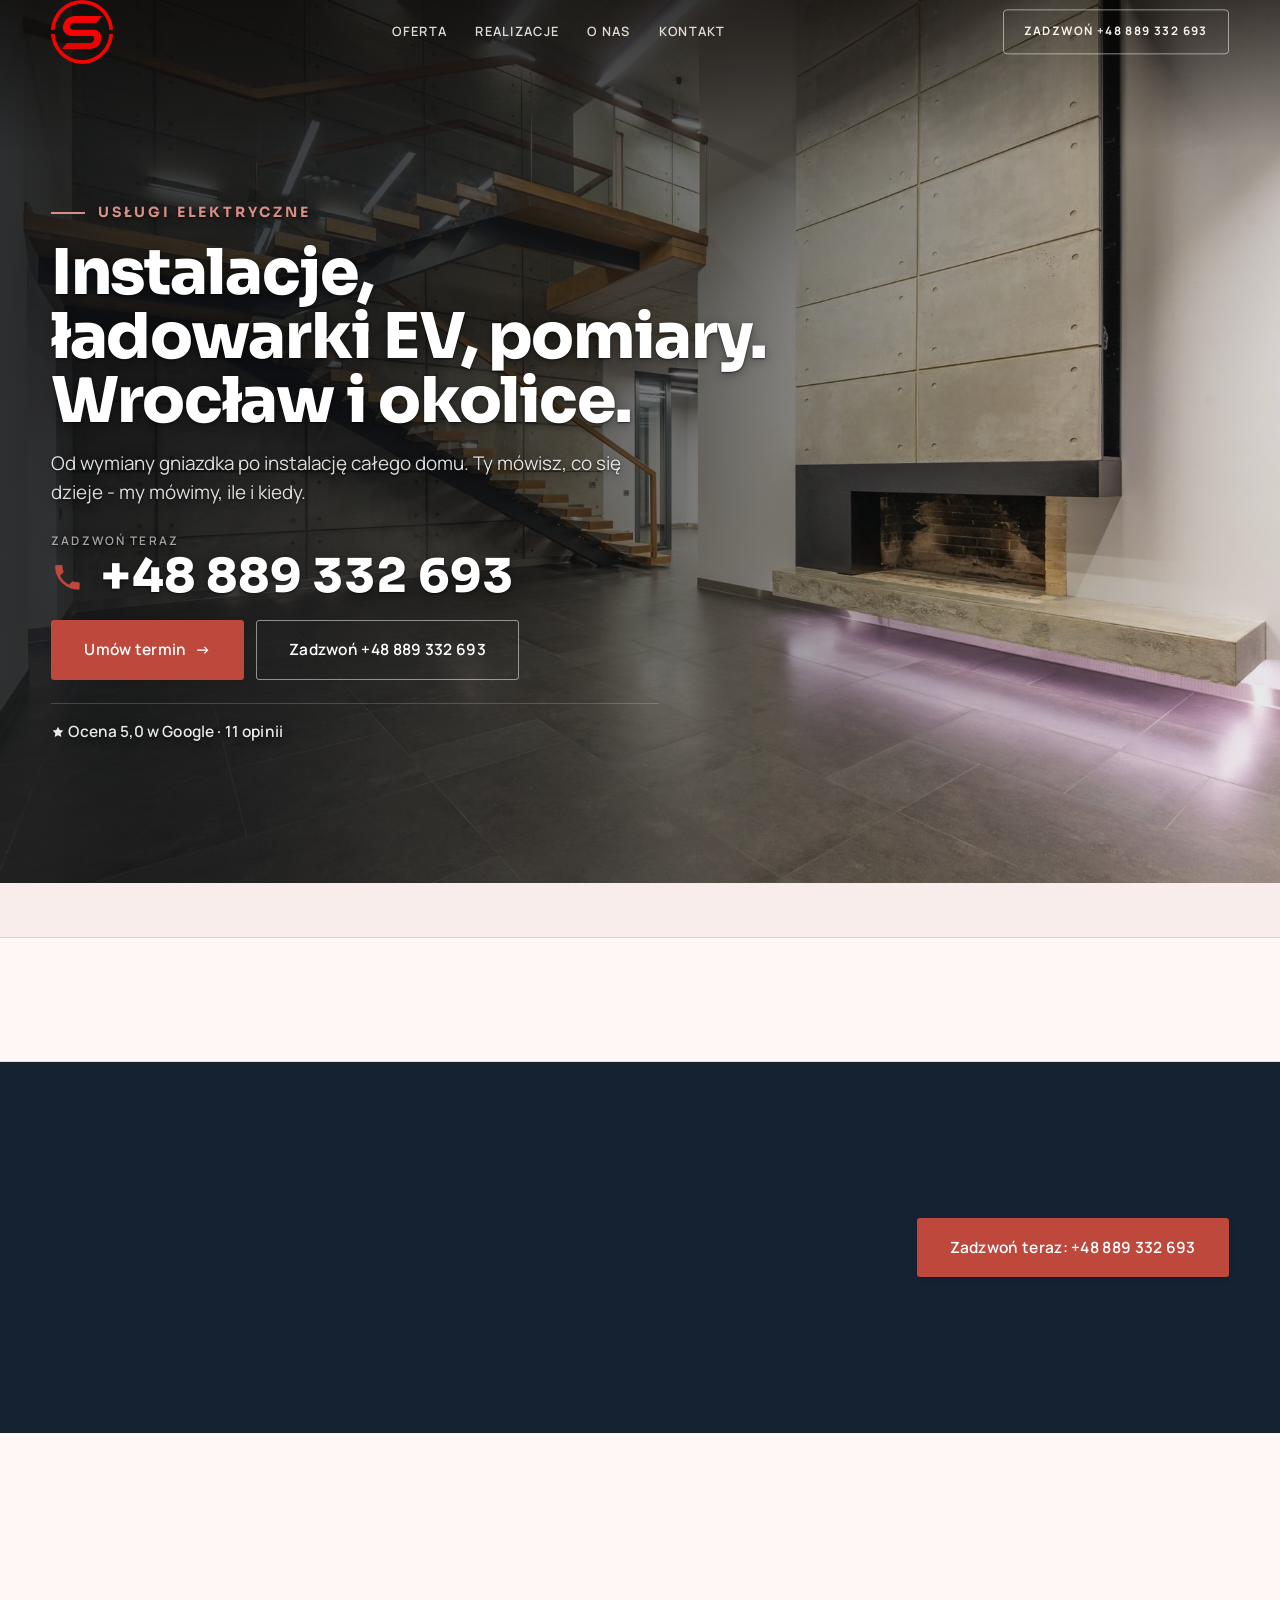
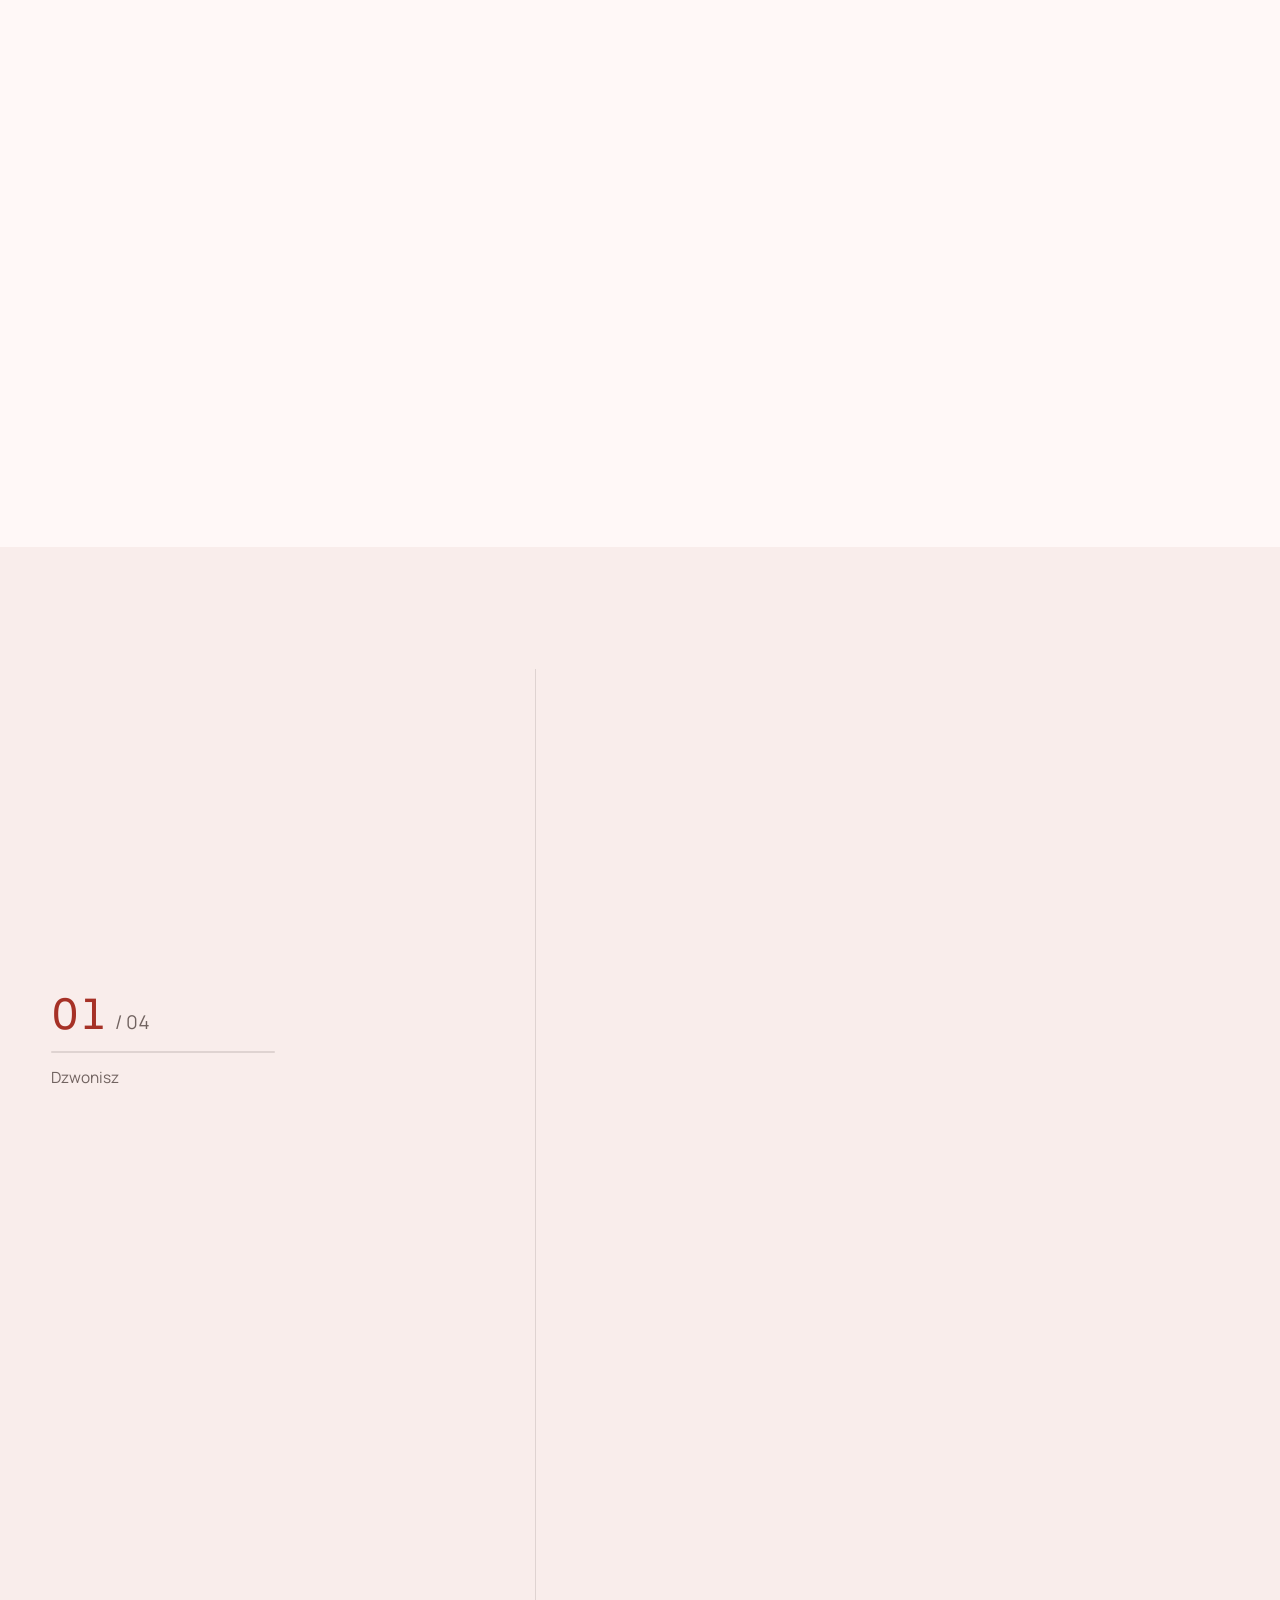
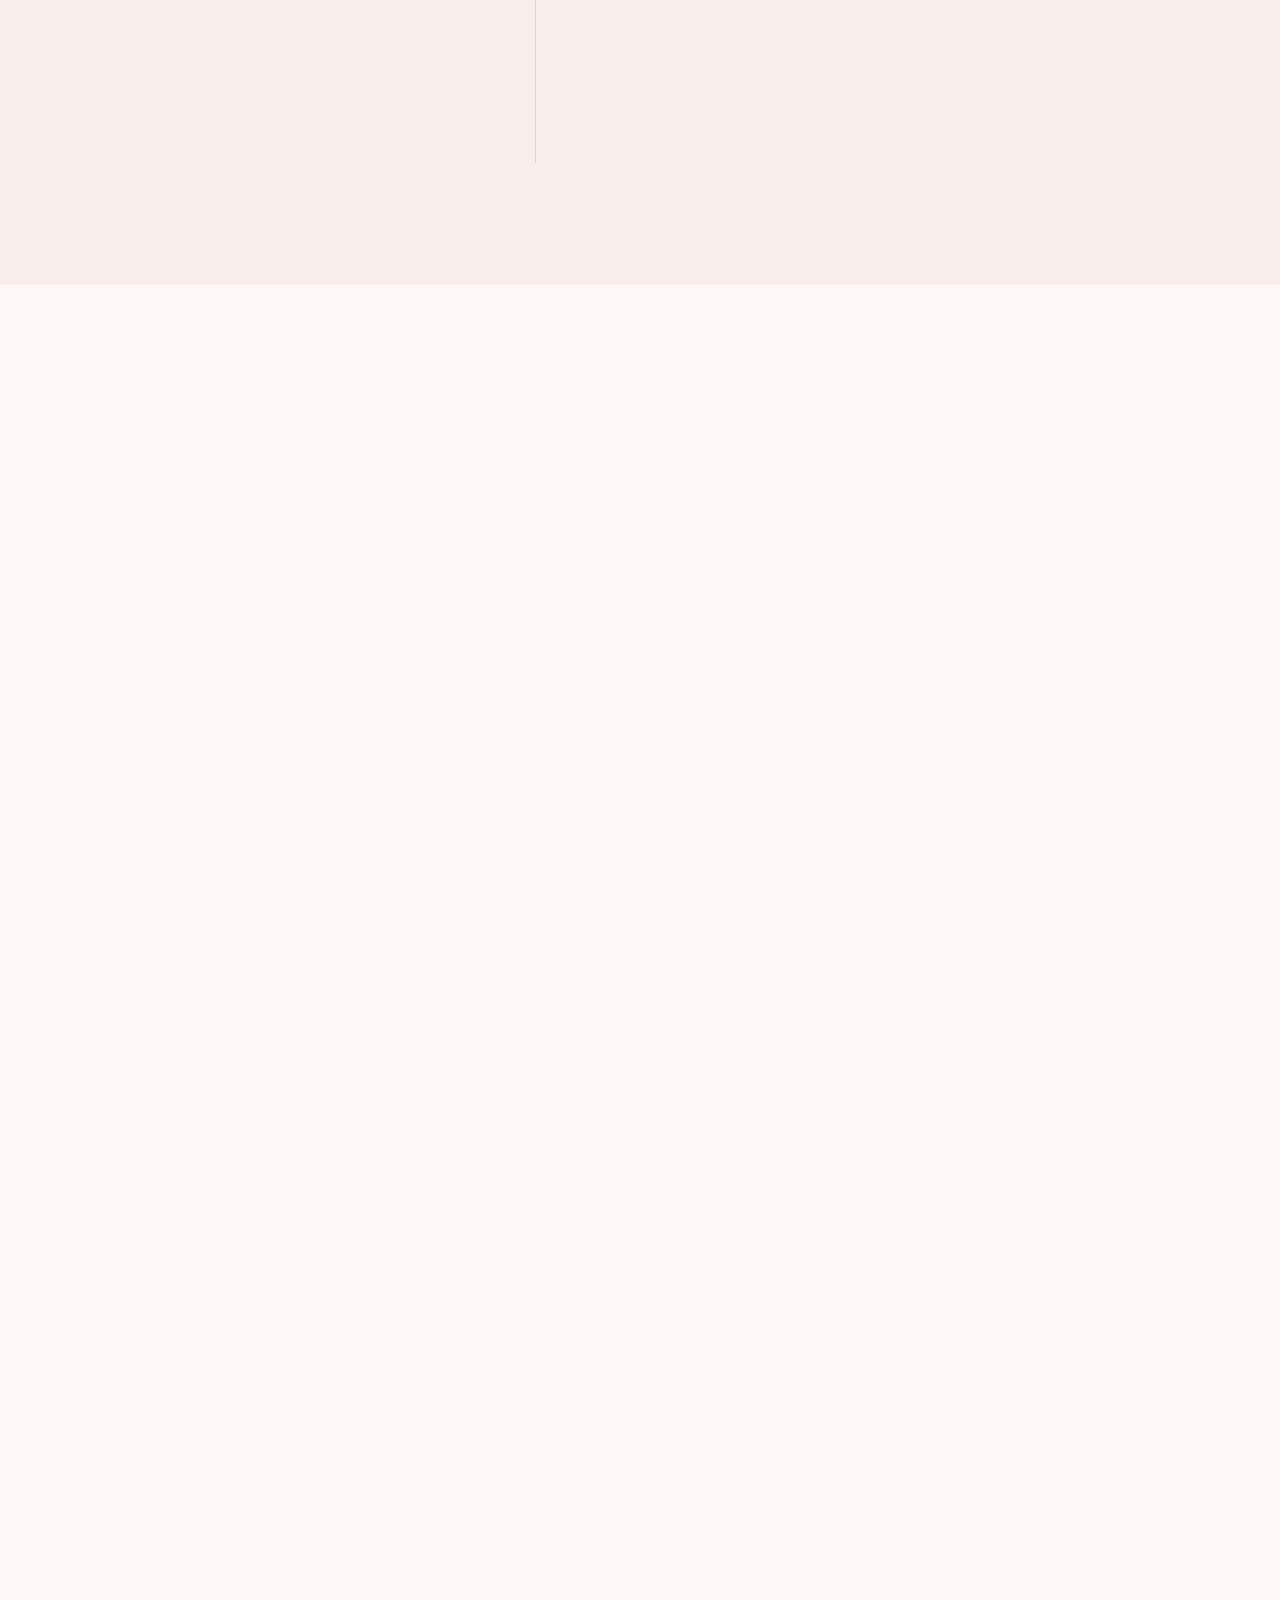
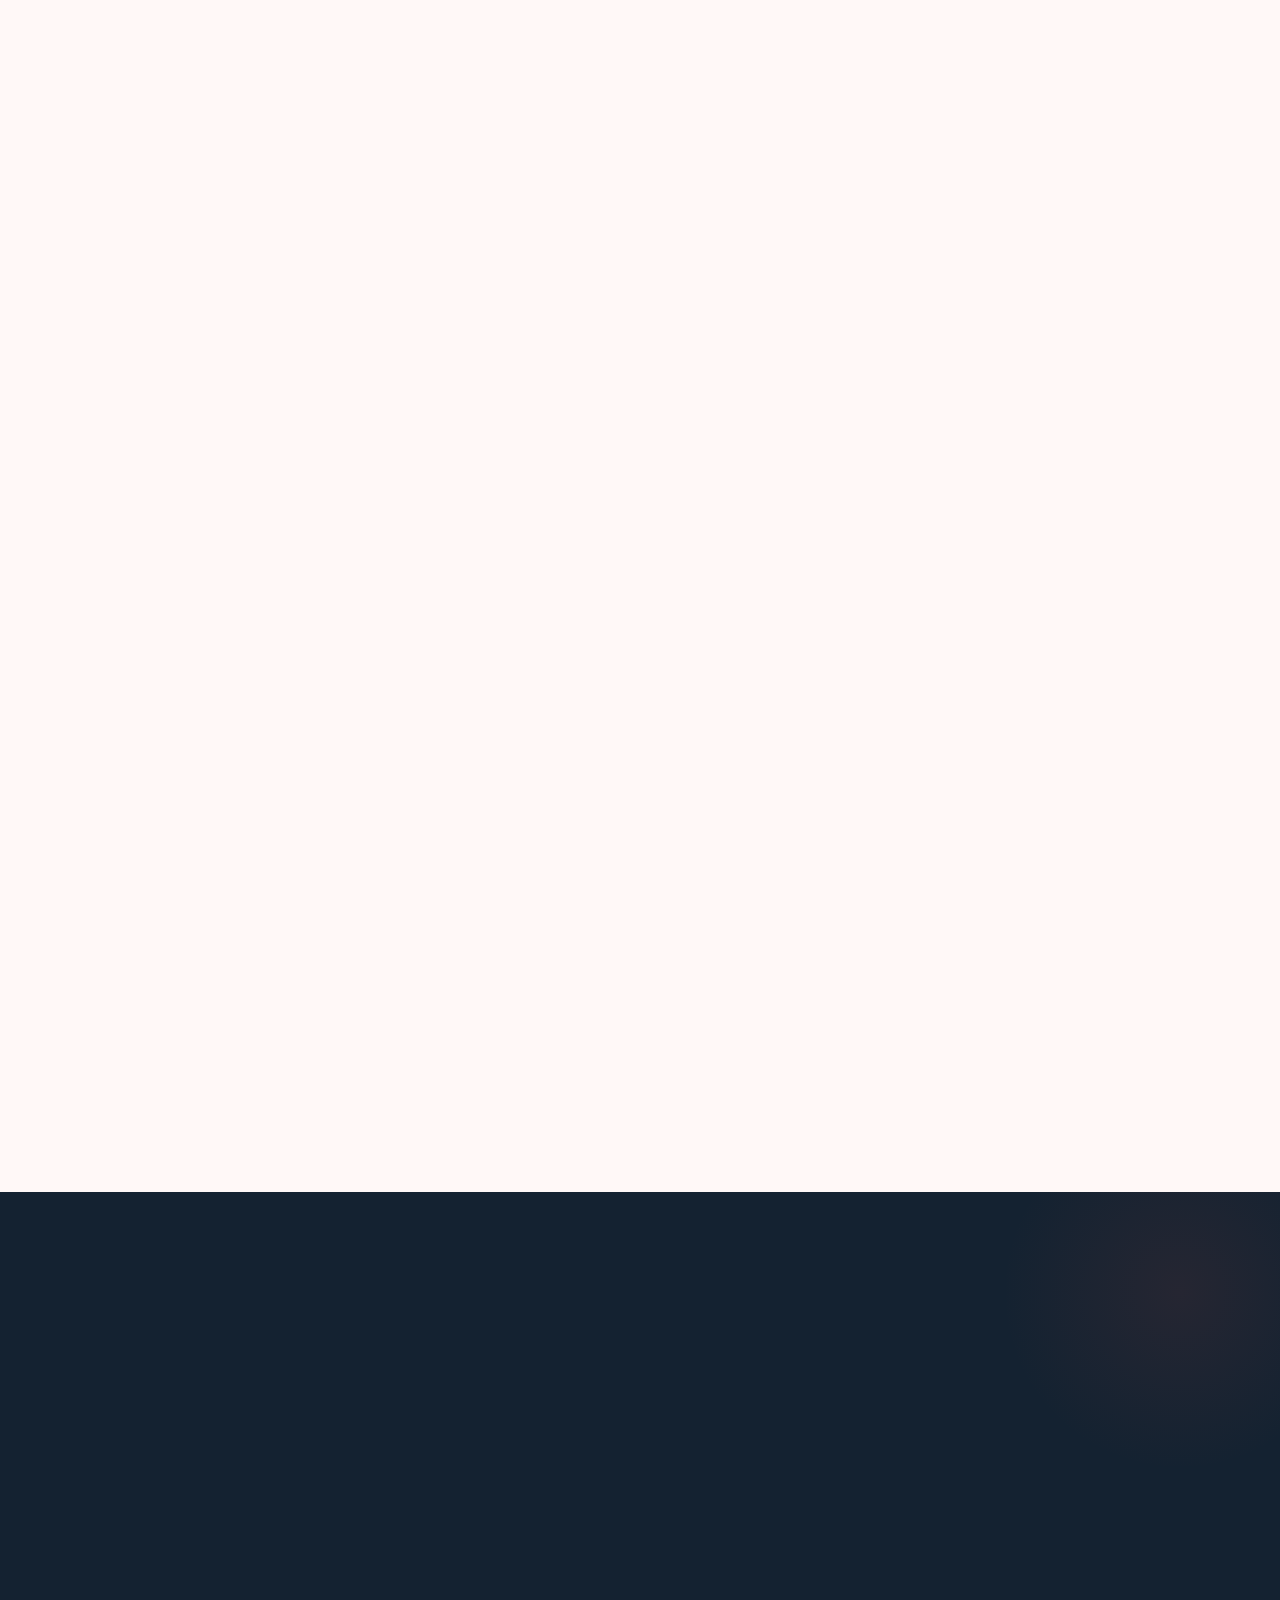
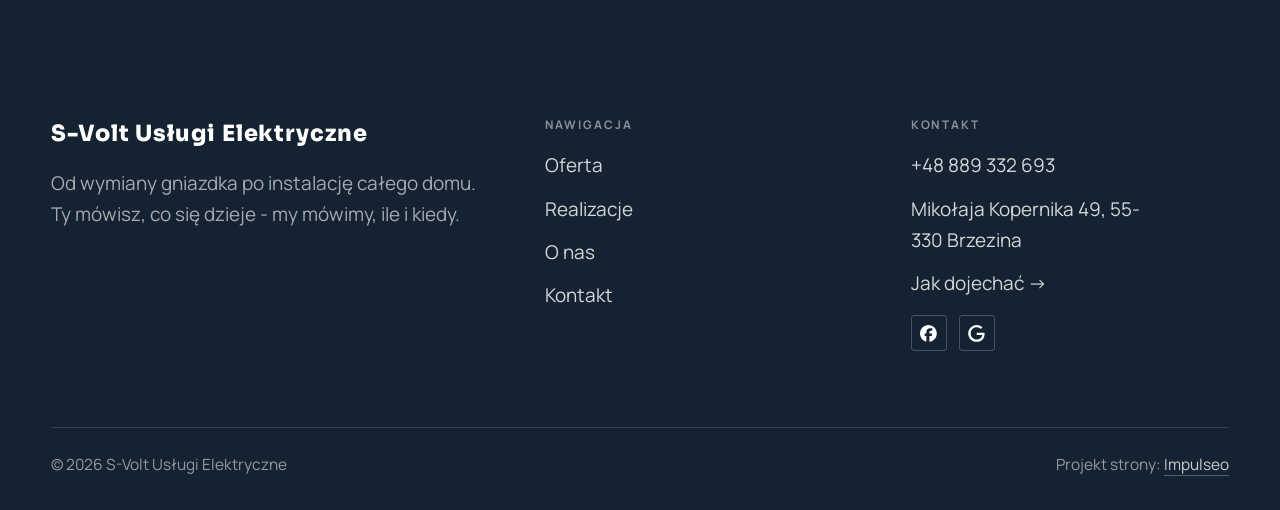
==== index.html @ 0271994c "Strona demo: s-volt-uslugi-elektryczne" ====
<!DOCTYPE html>
<html lang="pl">
<head>
<meta charset="UTF-8">
<meta name="viewport" content="width=device-width, initial-scale=1.0">
<title>S-Volt Usługi Elektryczne - elektryk z dojazdem</title>
<meta name="description" content="Elektryk we Wrocławiu z dojazdem. Awarie, instalacje, rozdzielnice, oświetlenie, pomiary z protokołem. Cenę znasz przed robotą. Zadzwoń: +48 889 332 693.">
<link rel="canonical" href="https://kris20032.github.io/s-volt-uslugi-elektryczne/">
<meta name="robots" content="noindex, nofollow">
<meta property="og:type" content="website">
<meta property="og:locale" content="pl_PL">
<meta property="og:site_name" content="S-Volt Usługi Elektryczne">
<meta property="og:title" content="S-Volt Usługi Elektryczne - elektryk z dojazdem">
<meta property="og:description" content="Elektryk we Wrocławiu z dojazdem. Awarie, instalacje, rozdzielnice, oświetlenie, pomiary z protokołem. Cenę znasz przed robotą. Zadzwoń: +48 889 332 693.">
<meta property="og:url" content="https://kris20032.github.io/s-volt-uslugi-elektryczne/">
<meta property="og:image" content="https://kris20032.github.io/s-volt-uslugi-elektryczne/img/og.jpg">
<meta property="og:image:width" content="1200">
<meta property="og:image:height" content="630">
<meta name="twitter:card" content="summary_large_image">
<script type="application/ld+json">{"@context": "https://schema.org", "@type": "Electrician", "name": "S-Volt Usługi Elektryczne", "url": "https://kris20032.github.io/s-volt-uslugi-elektryczne/", "telephone": "+48889332693", "image": "https://kris20032.github.io/s-volt-uslugi-elektryczne/img/og.jpg", "areaServed": "Wrocław", "sameAs": ["https://www.facebook.com/p/S-Volt-Us%C5%82ugi-Elektryczne-61593270532799/", "https://maps.google.com/?cid=14637070872031324148"]}</script>
<link rel="preconnect" href="https://fonts.googleapis.com">
<link rel="preconnect" href="https://fonts.gstatic.com" crossorigin>
<link href="https://fonts.googleapis.com/css2?family=Sora:wght@600;700;800&family=Manrope:wght@400;500;600&display=swap" rel="stylesheet">
<link rel="stylesheet" href="assets/styles.css?v=0fb39934">
</head>
<body>

<header class="nav">
  <div class="wrap nav-inner">
    <a class="brand brand-has-logo" href="index.html"><img class="brand-logo" src="img/logo.png" alt="S-Volt Usługi Elektryczne" width="494" height="508" decoding="async"></a>
    <nav class="nav-links">
      <a href="oferta.html">Oferta</a>
      <a href="realizacje.html">Realizacje</a>
      <a href="o-nas.html">O nas</a>
      <a href="kontakt.html">Kontakt</a>
      <a href="tel:+48889332693" class="btn btn-accent">Zadzwoń +48 889 332 693</a>
    </nav>
    <button class="nav-toggle" aria-label="Menu"><span></span><span></span><span></span></button>
  </div>
</header>

<main>
<section class="hero-fach">
  <img class="hf-photo" src="img/hero.jpg" fetchpriority="high" data-rotate="img/g1.jpg|img/g2.jpg" alt="S-Volt Usługi Elektryczne" width="1834" height="1210">
  <div class="hf-panel">
    <div class="hf-inner">
      <span class="hf-kicker">Usługi elektryczne</span>
      <h1 class="hf-title">Instalacje, ładowarki EV, pomiary. Wrocław i okolice. <em></em></h1>
      <p class="hf-lead">Od wymiany gniazdka po instalację całego domu. Ty mówisz, co się dzieje - my mówimy, ile i kiedy.</p>
      <a class="hf-phone" href="tel:+48889332693"><span class="hf-phone-lab">Zadzwoń teraz</span><span class="hf-phone-num"><svg class="ico-tel" width="16" height="16" viewBox="0 0 24 24" fill="none" aria-hidden="true"><path d="M6.6 10.8a15.5 15.5 0 0 0 6.6 6.6l2.2-2.2a1 1 0 0 1 1-.24 11.4 11.4 0 0 0 3.6.58 1 1 0 0 1 1 1V20a1 1 0 0 1-1 1A17 17 0 0 1 3 4a1 1 0 0 1 1-1h3.5a1 1 0 0 1 1 1c0 1.25.2 2.46.58 3.6a1 1 0 0 1-.25 1l-2.23 2.2Z" fill="currentColor"/></svg> +48 889 332 693</span></a>
      <div class="hf-actions">
        <a href="kontakt.html" class="btn btn-accent">Umów termin <span class="arr">→</span></a>
        <a href="tel:+48889332693" class="btn btn-ghost hf-ghost">Zadzwoń +48 889 332 693</a>
      </div>
      <div class="hf-trust"><svg class="ico-star" width="14" height="14" viewBox="0 0 24 24" style="vertical-align:-2px" aria-hidden="true"><path d="M12 2.8l2.85 5.8 6.4.93-4.63 4.5 1.1 6.37L12 17.4l-5.72 3 1.1-6.37-4.63-4.5 6.4-.93L12 2.8Z" fill="currentColor"/></svg> Ocena 5,0 w Google · 11 opinii</div>
    </div>
  </div>
</section>
<section class="fach-promise">
  <div class="wrap">
    <ul class="fp-row reveal"><li>Bezpłatna wycena</li><li>Dojazd: Wrocław i okolice</li><li>Gwarancja na robociznę</li></ul>
  </div>
</section>
<section class="opinie-mini" aria-label="Opinie klientów">
  <div class="wrap">
    <div class="om-row">
      <div class="om-item reveal"><blockquote>„Bardzo sprawna realizacja i pełen profesjonalizm.”</blockquote><span class="om-autor">Tomasz Łazarski</span></div>
      <div class="om-item reveal"><blockquote>„Profesjonalna usługa, czysto i sprawnie.”</blockquote><span class="om-autor">Maciej Miśkiewicz</span></div>
      <div class="om-item reveal"><blockquote>„Polecam, szybka usługa, pełen profesjonalizm, bardzo dobry kontakt telefoniczny.”</blockquote><span class="om-autor">Daniel Wójcik</span></div>
    </div>
  </div>
</section>
<section class="awaria">
  <div class="wrap">
      <div class="reveal">
        <h3>Awaria? Jesteśmy pod telefonem.</h3>
        <p>Szybki dojazd na pilne zgłoszenia.</p>
      </div>
      <a class="btn btn-accent" href="tel:+48889332693">Zadzwoń teraz: +48 889 332 693</a>
  </div>
</section>
<section class="gateways-band">
  <div class="wrap">
    <div class="gateways">
      <a href="oferta.html" class="gateway reveal"><img src="img/g13.jpg" alt="Awarie i usterki" loading="lazy" width="1880" height="1253" decoding="async"><span class="g-ttl">Awarie i usterki</span></a>
      <a href="oferta.html" class="gateway reveal"><img src="img/g14.jpg" alt="Instalacje elektryczne" loading="lazy" width="1880" height="1251" decoding="async"><span class="g-ttl">Instalacje elektryczne</span></a>
      <a href="oferta.html" class="gateway reveal"><img src="img/g15.jpg" alt="Rozdzielnice i zabezpieczenia" loading="lazy" width="1880" height="1170" decoding="async"><span class="g-ttl">Rozdzielnice i zabezpieczenia</span></a>
    </div>
  </div>
</section>
<section class="proces proces-os fachowcy">
  <div class="wrap proc-grid">
    <div class="proc-side">
      <div class="head reveal">
        <span class="eyebrow">Jak pracujemy</span>
        <h2>Wiesz, na czym stoisz - na każdym etapie</h2>
        <p>Od pierwszego telefonu do odbioru roboty - krok po kroku.</p>
      </div>
      <div class="proc-count" aria-hidden="true"><span class="pc-cur">01</span><span class="pc-all">/ 04</span></div>
      <div class="proc-bar" aria-hidden="true"><i></i></div>
      <p class="proc-now" aria-hidden="true">Dzwonisz</p>
    </div>
    <ol class="proces-line">
      <li class="reveal"><span class="pno">01</span><h3>Dzwonisz</h3><p>Opisujesz, co się dzieje. Od razu mówimy, czy to pilne, czy może poczekać - i czy to w ogóle robota dla elektryka.</p></li>
      <li class="reveal"><span class="pno">02</span><h3>Znasz cenę</h3><p>Wymianę gniazdka wycenimy przez telefon, remont instalacji po obejrzeniu ścian. Cena ustalona przed robotą już nie rośnie.</p></li>
      <li class="reveal"><span class="pno">03</span><h3>Robota</h3><p>Wyłączamy tylko ten obwód, przy którym pracujemy - reszta domu działa normalnie.</p></li>
      <li class="reveal"><span class="pno">04</span><h3>Odbiór i gwarancja</h3><p>Na koniec mierzymy i pokazujemy wynik - dostajesz protokół, gwarancję i jasny rachunek.</p></li>
    </ol>
  </div>
</section>
<section>
  <div class="wrap">
    <div class="head reveal">
      <span class="eyebrow">Realizacje</span>
      <h2>Z ostatnich robót</h2>
      <p>Tak ta robota wygląda po skończeniu: opisana tablica, równe bruzdy, przewody pod sznurek.</p>
    </div>
    <div class="gallery">
      <div class="tile t-two3 reveal"><img src="img/g3.jpg" alt="S-Volt Usługi Elektryczne" loading="lazy" width="1600" height="1068" decoding="async"></div>
      <div class="tile t-third reveal"><img src="img/g4.jpg" alt="S-Volt Usługi Elektryczne" loading="lazy" width="1562" height="1028" decoding="async"></div>
      <div class="tile t-third reveal"><img src="img/g5.jpg" alt="S-Volt Usługi Elektryczne" loading="lazy" width="1600" height="1066" decoding="async"></div>
      <div class="tile t-third reveal"><img src="img/g6.jpg" alt="S-Volt Usługi Elektryczne" loading="lazy" width="1600" height="1066" decoding="async"></div>
      <div class="tile t-third reveal"><img src="img/g7.jpg" alt="S-Volt Usługi Elektryczne" loading="lazy" width="1600" height="1066" decoding="async"></div>
    </div>
    <div style="margin-top:var(--space-7)" class="reveal"><a href="realizacje.html" class="btn btn-accent">Pełna galeria <span class="arr">→</span></a></div>
  </div>
</section>
<section class="fach-uslugi">
  <div class="wrap">
    <div class="head reveal">
      <span class="eyebrow">Oferta</span>
      <h2>Zakres robót</h2>
      <p>Czym zajmuję się na co dzień - z opisem i widełkami cenowymi.</p>
    </div>
    <ul class="fu-list">
      <li class="fu-row reveal"><div class="fu-name">Awarie i usterki</div><div class="fu-desc">Nagle zgasła połowa mieszkania? Bezpiecznik wybija po włączeniu czajnika?</div><a class="fu-cta" href="kontakt.html">Wycena <span class="arr">→</span></a></li>
      <li class="fu-row reveal"><div class="fu-name">Instalacje elektryczne</div><div class="fu-desc">Masz w ścianach aluminium sprzed dekad? Wymieniamy stare instalacje na miedź - obwód po obwodzie, etapami, tak żeby dało się normalnie mieszkać w trakcie.</div><a class="fu-cta" href="kontakt.html">Wycena <span class="arr">→</span></a></li>
      <li class="fu-row reveal"><div class="fu-name">Rozdzielnice i zabezpieczenia</div><div class="fu-desc">Tablica z korkami pamięta poprzedniego właściciela? Składamy i modernizujemy rozdzielnice: nowe zabezpieczenia, różnicówki, ochrona przepięciowa i czytelny opis na drzwiczkach - żeby przy usterce dało się wyłączyć jeden obwód, a nie cały dom.</div><a class="fu-cta" href="kontakt.html">Wycena <span class="arr">→</span></a></li>
      <li class="fu-row reveal"><div class="fu-name">Oświetlenie i LED</div><div class="fu-desc">Robimy też sterowanie światłem: ściemniacze, czujniki zmierzchu, oświetlenie schodowe na czas.</div><a class="fu-cta" href="kontakt.html">Wycena <span class="arr">→</span></a></li>
      <li class="fu-row reveal"><div class="fu-name">Ładowarki do aut elektrycznych</div><div class="fu-desc">Masz auto na prąd albo dopiero je planujesz? Montujemy ładowarki EV w garażu i przy domu, na osobnym obwodzie z własnym zabezpieczeniem.</div><a class="fu-cta" href="kontakt.html">Wycena <span class="arr">→</span></a></li>
      <li class="fu-row reveal"><div class="fu-name">Pomiary i protokoły</div><div class="fu-desc">Do odbioru domu, do ubezpieczyciela po szkodzie, do wynajmu - wszędzie tam potrzebny jest protokół z pomiarów, nie „działa, sprawdzałem”.</div><a class="fu-cta" href="kontakt.html">Wycena <span class="arr">→</span></a></li>
    </ul>
    <div style="margin-top:var(--space-7)" class="reveal"><a href="oferta.html" class="btn btn-ghost">Pełna oferta <span class="arr">→</span></a></div>
  </div>
</section>
<section class="stopklatka" aria-hidden="true">
  <div class="stk-bg" style="background-image:url(img/g10.jpg)"></div>
</section>
<section class="opinie">
  <div class="wrap">
    <div class="head center reveal">
      <span class="eyebrow">Opinie</span>
      <h2>Co mówią klienci</h2>
    </div>
    <p class="op-meta reveal"><span class="g-badge"><svg class="gb-ico" viewBox="0 0 24 24" width="18" height="18" aria-hidden="true"><path fill="#4285F4" d="M22.56 12.25c0-.78-.07-1.53-.2-2.25H12v4.26h5.92c-.26 1.37-1.04 2.53-2.21 3.31v2.77h3.57c2.08-1.92 3.28-4.74 3.28-8.09z"/><path fill="#34A853" d="M12 23c2.97 0 5.46-.98 7.28-2.66l-3.57-2.77c-.98.66-2.23 1.06-3.71 1.06-2.86 0-5.29-1.93-6.16-4.53H2.18v2.84C3.99 20.53 7.7 23 12 23z"/><path fill="#FBBC05" d="M5.84 14.09c-.22-.66-.35-1.36-.35-2.09s.13-1.43.35-2.09V7.07H2.18C1.43 8.55 1 10.22 1 12s.43 3.45 1.18 4.93l2.85-2.22.81-.62z"/><path fill="#EA4335" d="M12 5.38c1.62 0 3.06.56 4.21 1.64l3.15-3.15C17.45 2.09 14.97 1 12 1 7.7 1 3.99 3.47 2.18 7.07l3.66 2.84c.87-2.6 3.3-4.53 6.16-4.53z"/></svg><b class="gb-ocena">5,0</b><svg class="gb-stars" viewBox="0 0 90 18" width="74" height="14.8" aria-hidden="true"><g fill="currentColor" opacity=".26"><path transform="translate(0,0)" d="M9 1.6l2.2 4.46 4.92.72-3.56 3.47.84 4.9L9 12.74l-4.4 2.31.84-4.9L1.88 6.68l4.92-.72L9 1.6Z"/><path transform="translate(18,0)" d="M9 1.6l2.2 4.46 4.92.72-3.56 3.47.84 4.9L9 12.74l-4.4 2.31.84-4.9L1.88 6.68l4.92-.72L9 1.6Z"/><path transform="translate(36,0)" d="M9 1.6l2.2 4.46 4.92.72-3.56 3.47.84 4.9L9 12.74l-4.4 2.31.84-4.9L1.88 6.68l4.92-.72L9 1.6Z"/><path transform="translate(54,0)" d="M9 1.6l2.2 4.46 4.92.72-3.56 3.47.84 4.9L9 12.74l-4.4 2.31.84-4.9L1.88 6.68l4.92-.72L9 1.6Z"/><path transform="translate(72,0)" d="M9 1.6l2.2 4.46 4.92.72-3.56 3.47.84 4.9L9 12.74l-4.4 2.31.84-4.9L1.88 6.68l4.92-.72L9 1.6Z"/></g><clipPath id="gs1000"><rect x="0" y="0" width="90.0" height="18"/></clipPath><g fill="#FBBC04" clip-path="url(#gs1000)"><path transform="translate(0,0)" d="M9 1.6l2.2 4.46 4.92.72-3.56 3.47.84 4.9L9 12.74l-4.4 2.31.84-4.9L1.88 6.68l4.92-.72L9 1.6Z"/><path transform="translate(18,0)" d="M9 1.6l2.2 4.46 4.92.72-3.56 3.47.84 4.9L9 12.74l-4.4 2.31.84-4.9L1.88 6.68l4.92-.72L9 1.6Z"/><path transform="translate(36,0)" d="M9 1.6l2.2 4.46 4.92.72-3.56 3.47.84 4.9L9 12.74l-4.4 2.31.84-4.9L1.88 6.68l4.92-.72L9 1.6Z"/><path transform="translate(54,0)" d="M9 1.6l2.2 4.46 4.92.72-3.56 3.47.84 4.9L9 12.74l-4.4 2.31.84-4.9L1.88 6.68l4.92-.72L9 1.6Z"/><path transform="translate(72,0)" d="M9 1.6l2.2 4.46 4.92.72-3.56 3.47.84 4.9L9 12.74l-4.4 2.31.84-4.9L1.88 6.68l4.92-.72L9 1.6Z"/></g></svg><span class="gb-txt">11 opinii w Google</span></span></p>
    <p class="op-meta reveal"><a class="op-google" href="https://maps.google.com/?cid=14637070872031324148" target="_blank" rel="noopener"><svg class="op-g-ico" viewBox="0 0 24 24" width="17" height="17" aria-hidden="true"><path fill="#4285F4" d="M22.56 12.25c0-.78-.07-1.53-.2-2.25H12v4.26h5.92c-.26 1.37-1.04 2.53-2.21 3.31v2.77h3.57c2.08-1.92 3.28-4.74 3.28-8.09z"/><path fill="#34A853" d="M12 23c2.97 0 5.46-.98 7.28-2.66l-3.57-2.77c-.98.66-2.23 1.06-3.71 1.06-2.86 0-5.29-1.93-6.16-4.53H2.18v2.84C3.99 20.53 7.7 23 12 23z"/><path fill="#FBBC05" d="M5.84 14.09c-.22-.66-.35-1.36-.35-2.09s.13-1.43.35-2.09V7.07H2.18C1.43 8.55 1 10.22 1 12s.43 3.45 1.18 4.93l2.85-2.22.81-.62z"/><path fill="#EA4335" d="M12 5.38c1.62 0 3.06.56 4.21 1.64l3.15-3.15C17.45 2.09 14.97 1 12 1 7.7 1 3.99 3.47 2.18 7.07l3.66 2.84c.87-2.6 3.3-4.53 6.16-4.53z"/></svg><span>Zobacz opinie w Google</span><span class="arr">→</span></a></p>
    <div class="opinie-grid">
      <figure class="op-card reveal"><span class="op-star"><svg class="ico-star" width="14" height="14" viewBox="0 0 24 24" style="vertical-align:-2px" aria-hidden="true"><path d="M12 2.8l2.85 5.8 6.4.93-4.63 4.5 1.1 6.37L12 17.4l-5.72 3 1.1-6.37-4.63-4.5 6.4-.93L12 2.8Z" fill="currentColor"/></svg><svg class="ico-star" width="14" height="14" viewBox="0 0 24 24" style="vertical-align:-2px" aria-hidden="true"><path d="M12 2.8l2.85 5.8 6.4.93-4.63 4.5 1.1 6.37L12 17.4l-5.72 3 1.1-6.37-4.63-4.5 6.4-.93L12 2.8Z" fill="currentColor"/></svg><svg class="ico-star" width="14" height="14" viewBox="0 0 24 24" style="vertical-align:-2px" aria-hidden="true"><path d="M12 2.8l2.85 5.8 6.4.93-4.63 4.5 1.1 6.37L12 17.4l-5.72 3 1.1-6.37-4.63-4.5 6.4-.93L12 2.8Z" fill="currentColor"/></svg><svg class="ico-star" width="14" height="14" viewBox="0 0 24 24" style="vertical-align:-2px" aria-hidden="true"><path d="M12 2.8l2.85 5.8 6.4.93-4.63 4.5 1.1 6.37L12 17.4l-5.72 3 1.1-6.37-4.63-4.5 6.4-.93L12 2.8Z" fill="currentColor"/></svg><svg class="ico-star" width="14" height="14" viewBox="0 0 24 24" style="vertical-align:-2px" aria-hidden="true"><path d="M12 2.8l2.85 5.8 6.4.93-4.63 4.5 1.1 6.37L12 17.4l-5.72 3 1.1-6.37-4.63-4.5 6.4-.93L12 2.8Z" fill="currentColor"/></svg></span><blockquote>Bardzo sprawna realizacja i pełen profesjonalizm. Panowie przyjechali przygotowani, doradzili praktyczne rozwiązania i zrobili wszystko czysto, solidnie i zgodnie ze sztuką. Zero prowizorki, świetna organizacja pracy i bezproblemowy kontakt.</blockquote><span class="op-autor">Tomasz Łazarski</span></figure>
      <figure class="op-card reveal"><span class="op-star"><svg class="ico-star" width="14" height="14" viewBox="0 0 24 24" style="vertical-align:-2px" aria-hidden="true"><path d="M12 2.8l2.85 5.8 6.4.93-4.63 4.5 1.1 6.37L12 17.4l-5.72 3 1.1-6.37-4.63-4.5 6.4-.93L12 2.8Z" fill="currentColor"/></svg><svg class="ico-star" width="14" height="14" viewBox="0 0 24 24" style="vertical-align:-2px" aria-hidden="true"><path d="M12 2.8l2.85 5.8 6.4.93-4.63 4.5 1.1 6.37L12 17.4l-5.72 3 1.1-6.37-4.63-4.5 6.4-.93L12 2.8Z" fill="currentColor"/></svg><svg class="ico-star" width="14" height="14" viewBox="0 0 24 24" style="vertical-align:-2px" aria-hidden="true"><path d="M12 2.8l2.85 5.8 6.4.93-4.63 4.5 1.1 6.37L12 17.4l-5.72 3 1.1-6.37-4.63-4.5 6.4-.93L12 2.8Z" fill="currentColor"/></svg><svg class="ico-star" width="14" height="14" viewBox="0 0 24 24" style="vertical-align:-2px" aria-hidden="true"><path d="M12 2.8l2.85 5.8 6.4.93-4.63 4.5 1.1 6.37L12 17.4l-5.72 3 1.1-6.37-4.63-4.5 6.4-.93L12 2.8Z" fill="currentColor"/></svg><svg class="ico-star" width="14" height="14" viewBox="0 0 24 24" style="vertical-align:-2px" aria-hidden="true"><path d="M12 2.8l2.85 5.8 6.4.93-4.63 4.5 1.1 6.37L12 17.4l-5.72 3 1.1-6.37-4.63-4.5 6.4-.93L12 2.8Z" fill="currentColor"/></svg></span><blockquote>Profesjonalna usługa, czysto i sprawnie. Cena uczciwa. Na pewno skorzystam ponownie.</blockquote><span class="op-autor">Maciej Miśkiewicz</span></figure>
      <figure class="op-card reveal"><span class="op-star"><svg class="ico-star" width="14" height="14" viewBox="0 0 24 24" style="vertical-align:-2px" aria-hidden="true"><path d="M12 2.8l2.85 5.8 6.4.93-4.63 4.5 1.1 6.37L12 17.4l-5.72 3 1.1-6.37-4.63-4.5 6.4-.93L12 2.8Z" fill="currentColor"/></svg><svg class="ico-star" width="14" height="14" viewBox="0 0 24 24" style="vertical-align:-2px" aria-hidden="true"><path d="M12 2.8l2.85 5.8 6.4.93-4.63 4.5 1.1 6.37L12 17.4l-5.72 3 1.1-6.37-4.63-4.5 6.4-.93L12 2.8Z" fill="currentColor"/></svg><svg class="ico-star" width="14" height="14" viewBox="0 0 24 24" style="vertical-align:-2px" aria-hidden="true"><path d="M12 2.8l2.85 5.8 6.4.93-4.63 4.5 1.1 6.37L12 17.4l-5.72 3 1.1-6.37-4.63-4.5 6.4-.93L12 2.8Z" fill="currentColor"/></svg><svg class="ico-star" width="14" height="14" viewBox="0 0 24 24" style="vertical-align:-2px" aria-hidden="true"><path d="M12 2.8l2.85 5.8 6.4.93-4.63 4.5 1.1 6.37L12 17.4l-5.72 3 1.1-6.37-4.63-4.5 6.4-.93L12 2.8Z" fill="currentColor"/></svg><svg class="ico-star" width="14" height="14" viewBox="0 0 24 24" style="vertical-align:-2px" aria-hidden="true"><path d="M12 2.8l2.85 5.8 6.4.93-4.63 4.5 1.1 6.37L12 17.4l-5.72 3 1.1-6.37-4.63-4.5 6.4-.93L12 2.8Z" fill="currentColor"/></svg></span><blockquote>Polecam, szybka usługa, pełen profesjonalizm, bardzo dobry kontakt telefoniczny. Z całego serca polecam</blockquote><span class="op-autor">Daniel Wójcik</span></figure>
    </div>
  </div>
</section>
<section class="obszar">
  <div class="wrap">
    <div class="head center reveal">
      <span class="eyebrow">Obszar działania</span>
      <h2>Dojeżdżamy do Ciebie</h2>
    </div>
    <p class="obszar-txt reveal" style="text-align:center;max-width:60ch;margin:0 auto 1.4rem">Nie wiesz, czy dojedziemy do Ciebie? Zadzwoń i podaj adres. Jak nie dojeżdżamy, powiemy od razu i nie zajmiemy Ci dnia.</p>
    <ul class="obszar-list reveal"><li class="is-home">Wrocław</li><li>+ okolice</li></ul>
    <div class="obszar-mapa reveal" style="margin-top:var(--space-7)">
      <iframe title="Obszar działania - Wrocław i okolice" src="https://maps.google.com/maps?q=51.20303%2C16.8247604&amp;z=11&amp;output=embed" loading="lazy" referrerpolicy="no-referrer-when-downgrade" style="width:100%;height:clamp(280px,38vh,420px);border:0;display:block;border-radius:var(--r-md)"></iframe>
    </div>
  </div>
</section>
<section class="faq-klinika">
  <div class="wrap">
    <div class="head center reveal">
      <span class="eyebrow">Częste pytania</span>
      <h2>Dobrze wiedzieć</h2>
    </div>
    <div class="faq-list">
      <details class="faq-item reveal"><summary>Ile to będzie kosztowało?</summary><p>Zależy, co się dzieje - dlatego wypytujemy przez telefon i od razu podajemy widełki. Ostateczną cenę ustalamy przy oględzinach, zanim zaczniemy.</p></details>
      <details class="faq-item reveal"><summary>Czy wycena jest płatna?</summary><p>Nie. Przyjazd i wycena w Wrocławiu i najbliższej okolicy są bezpłatne - płacisz dopiero za umówioną robotę.</p></details>
      <details class="faq-item reveal"><summary>Jak szybko przyjedziecie?</summary><p>Brak prądu w całym domu to pilny wyjazd - przestawiamy grafik. Dołożenie gniazdka spokojnie poczeka na umówiony termin.</p></details>
      <details class="faq-item reveal"><summary>Czy dostanę fakturę?</summary><p>Tak, na firmę albo na osobę prywatną. Dokument dostajesz od razu - razem z protokołem, jeśli robiliśmy pomiary.</p></details>
      <details class="faq-item reveal"><summary>Mam starą instalację. Muszę wymieniać wszystko?</summary><p>Aluminium w ścianach to jeszcze nie wyrok, ale ma swoje lata i lubi luzujące się zaciski. Mówimy wprost, co wymienić od razu, a co można zaplanować - z cenami, żebyś mógł rozłożyć to w czasie.</p></details>
      <details class="faq-item reveal"><summary>Co, jeśli po naprawie coś dalej nie gra?</summary><p>Wracamy i mierzymy jeszcze raz. Nasza wina - poprawiamy za darmo; wyszło coś nowego - mówimy wprost, co i za ile.</p></details>
    </div>
  </div>
</section>
<section class="cta">
  <div class="wrap">
    <div class="reveal">
      <span class="eyebrow">Współpraca</span>
      <h2>Potrzebujesz fachowca? Wycenimy za darmo.</h2>
      <p>Zadzwoń, umówimy termin oględzin. Cenę poznasz przed robotą, nie po niej.</p>
    </div>
    <div class="cta-actions reveal">
      <a href="kontakt.html" class="btn btn-light">Umów termin <span class="arr">→</span></a>
      <a href="tel:+48889332693" class="btn btn-ghost btn-ghost-cta">+48 889 332 693</a>
    </div>
  </div>
</section>
</main>

<footer>
  <div class="wrap">
    <div class="foot-grid">
      <div class="foot-brand">
        <div class="name">S-Volt Usługi Elektryczne</div>
        <p>Od wymiany gniazdka po instalację całego domu. Ty mówisz, co się dzieje - my mówimy, ile i kiedy.</p>
      </div>
      <div class="foot-col">
        <h4>Nawigacja</h4>
        <a href="oferta.html">Oferta</a>
        <a href="realizacje.html">Realizacje</a>
        <a href="o-nas.html">O nas</a>
        <a href="kontakt.html">Kontakt</a>
      </div>
      <div class="foot-col">
        <h4>Kontakt</h4>
        <a href="tel:+48889332693">+48 889 332 693</a>
        <p>Mikołaja Kopernika 49, 55-330 Brzezina</p>
        <a href="https://maps.google.com/?cid=14637070872031324148" target="_blank" rel="noopener">Jak dojechać →</a>
      <div class="foot-soc">
        <a class="soc" href="https://www.facebook.com/p/S-Volt-Us%C5%82ugi-Elektryczne-61593270532799/" target="_blank" rel="noopener" aria-label="Facebook - S-Volt Usługi Elektryczne"><svg viewBox="0 0 24 24" aria-hidden="true" focusable="false"><path d="M9.101 23.691v-7.98H6.627v-3.667h2.474v-1.58c0-4.085 1.848-5.978 5.858-5.978.401 0 .955.042 1.468.103a8.68 8.68 0 0 1 1.141.195v3.325a8.623 8.623 0 0 0-.653-.036 26.805 26.805 0 0 0-.733-.009c-.707 0-1.259.096-1.675.309a1.686 1.686 0 0 0-.679.622c-.258.42-.374.995-.374 1.752v1.297h3.919l-.386 2.103-.287 1.564h-3.246v8.245C19.396 23.238 24 18.179 24 12.044c0-6.627-5.373-12-12-12s-12 5.373-12 12c0 5.628 3.874 10.35 9.101 11.647Z" fill="currentColor"/></svg></a>
        <a class="soc" href="https://maps.google.com/?cid=14637070872031324148" target="_blank" rel="noopener" aria-label="Google - S-Volt Usługi Elektryczne"><svg viewBox="0 0 24 24" aria-hidden="true" focusable="false"><path d="M12.48 10.92v3.28h7.84c-.24 1.84-.853 3.187-1.787 4.133-1.147 1.147-2.933 2.4-6.053 2.4-4.827 0-8.6-3.893-8.6-8.72s3.773-8.72 8.6-8.72c2.6 0 4.507 1.027 5.907 2.347l2.307-2.307C18.747 1.44 16.133 0 12.48 0 5.867 0 .307 5.387.307 12s5.56 12 12.173 12c3.573 0 6.267-1.173 8.373-3.36 2.16-2.16 2.84-5.213 2.84-7.667 0-.76-.053-1.467-.173-2.053H12.48z" fill="currentColor"/></svg></a>
      </div>
      </div>
    </div>
    <div class="foot-bot">
      <span>© 2026 S-Volt Usługi Elektryczne</span>
      <span>Projekt strony: <a class="foot-credit" href="https://impulseo.pl" target="_blank" rel="noopener">Impulseo</a></span>
    </div>
  </div>
</footer>
<div class="sticky-call"><a class="sc-call" href="tel:+48889332693"><svg class="ico-tel" width="16" height="16" viewBox="0 0 24 24" fill="none" aria-hidden="true"><path d="M6.6 10.8a15.5 15.5 0 0 0 6.6 6.6l2.2-2.2a1 1 0 0 1 1-.24 11.4 11.4 0 0 0 3.6.58 1 1 0 0 1 1 1V20a1 1 0 0 1-1 1A17 17 0 0 1 3 4a1 1 0 0 1 1-1h3.5a1 1 0 0 1 1 1c0 1.25.2 2.46.58 3.6a1 1 0 0 1-.25 1l-2.23 2.2Z" fill="currentColor"/></svg> Zadzwoń</a><a class="sc-quote" href="kontakt.html">Umów termin</a></div>
<div class="demo-wazne" data-do="2026-10-28" data-cykl="3" hidden><svg class="dw-ico" width="13" height="13" viewBox="0 0 24 24" fill="none" aria-hidden="true"><circle cx="12" cy="12" r="8.6" stroke="currentColor" stroke-width="1.8"/><path d="M12 7.2V12l3.3 2" stroke="currentColor" stroke-width="1.8" stroke-linecap="round"/></svg><span class="dw-txt"></span></div>

<script src="assets/main.js"></script>
</body>
</html>
---- assets/styles.css ----
/* ============================================================
   STOLBASZ — premium, architektoniczny B2B fit-out
   Jasna paleta, zero brązu. System wg premium-web-craft.
   Projekt strony: Impulseo (impulseo.pl)
   ============================================================ */

:root{
  /* PALETA — jasna, architektoniczna, chłodna */
  --paper:#f5f7fa;          /* główne tło */
  --paper-2:#e7edf3;        /* sekcje alternatywne (chłodny jasny szary) */
  --paper-3:#e7edf3;        /* delikatne wypełnienia */
  --ink:#142231;            /* tekst główny — chłodny grafit */
  --ink-soft:#2c3e52;       /* nagłówki drugorzędne */
  --muted:#697785;          /* tekst poboczny */
  --line:rgba(20,34,49,.12);/* hairline */
  --accent:#e8a00c;         /* stonowany petrol-slate — jedyny akcent */
  --accent-d:#c47f06;
  --accent-soft:rgba(232,160,12,.10);
  --dark:#142231;           /* sekcje ciemne (stopka/CTA) */

  /* HOVER ZDJĘĆ — JEDEN standard dla całego silnika (decyzja K. 04.08.2026, artefakt z wariantami).
     AKTUALNE (K.+Szymon 09.08.2026, wybór z artefaktu 6 wariantów): zoom 1.05 przy 1.4s -
     przy tak długim czasie mocniejszy kadr NIE skacze, tylko „oddycha". Poprzedni standard
     (1.02 / .55s z 04.08) odbierany jako dynamiczny i szybki.
     Spoczynek lekko przygaszony, ale TYLKO tam, gdzie jest mysz (@media hover:hover) —
     na telefonie zdjęcia zostają w pełnej jasności. */
  --img-zoom:1.05;                   /* K.+Szymon 09.08: wariant F z artefaktu porównawczego */
  --img-rest:brightness(.95) saturate(.99);
  --img-hot:brightness(1.06) saturate(1.05);
  --img-dur:1.4s;                    /* K.+Szymon 09.08 (wariant F): powoli = elegancko */
  --img-ease:cubic-bezier(.16,.84,.44,1);  /* miękki ogon, efekt „oddychania" */

  /* ODSTĘPY — skala 4/8 */
  --space-1:4px; --space-2:8px; --space-3:12px; --space-4:16px; --space-5:24px;
  --space-6:32px; --space-7:48px; --space-8:64px; --space-9:96px; --space-10:128px;

  /* TYPOGRAFIA — fluid clamp() (skala podbita 16.07.2026: większe, czytelniejsze litery — uwaga Adama) */
  --text-sm:clamp(.9rem,.87rem + .12vw,1rem);
  --text-base:clamp(1.08rem,1.04rem + .18vw,1.2rem);
  --text-lg:clamp(1.24rem,1.15rem + .34vw,1.44rem);
  --text-h3:clamp(1.34rem,1.22rem + .55vw,1.66rem);
  --text-h2:clamp(2.1rem,1.66rem + 2.1vw,3.1rem);
  --text-h1:clamp(2.9rem,2.1rem + 4vw,5.1rem);

  /* PROMIENIE — architektoniczne, raczej ostre */
  --r-sm:3px; --r-md:6px; --r-lg:10px;

  /* RUCH */
  --ease:cubic-bezier(.25,.46,.45,.94); --dur:.24s;

  /* CIENIE — miękkie, warstwowe */
  --sh-sm:0 1px 2px rgba(16,24,32,.04), 0 2px 8px rgba(16,24,32,.05);
  --sh-md:0 2px 6px rgba(16,24,32,.05), 0 12px 28px -8px rgba(16,24,32,.12);
  --sh-lg:0 6px 14px rgba(16,24,32,.07), 0 26px 56px -18px rgba(16,24,32,.22);

  --hairline:1px solid var(--line);

  --font-display:'Sora','Manrope',sans-serif;
  --font-body:'Manrope',sans-serif;
}

*{box-sizing:border-box;margin:0;padding:0}
html{scroll-behavior:smooth}
body{
  font-family:var(--font-body);
  font-size:var(--text-base);
  line-height:1.65;
  color:var(--ink);
  background:var(--paper);
  -webkit-font-smoothing:antialiased;
  text-rendering:optimizeLegibility;
}
img{max-width:100%;height:auto;display:block}  /* height:auto = width/height z atrybutów trzyma proporcje (TOP#12) */
a{color:inherit;text-decoration:none}

.wrap{width:min(92%,1180px);margin-inline:auto}
section{padding-block:clamp(52px,6.5vw,96px)}

h1,h2,h3{font-family:var(--font-display);font-weight:700;line-height:1.08;letter-spacing:-.02em;color:var(--ink)}
h1{font-size:var(--text-h1);letter-spacing:-.035em}
h2{font-size:var(--text-h2);letter-spacing:-.025em}
h3{font-size:var(--text-h3)}
/* MIARA — długość wiersza. WCAG 2.2 SC 1.4.8: max 80 znaków; Butterick: 45–90.
   68ch daje realnie 72–78 znaków polskiego tekstu, czyli z zapasem pod granicą.
   Wcześniej limit miał TYLKO <p> — <li>, <blockquote> i <dd> nie miały żadnego,
   i to jedyny powód, dla którego 23 bloki na dwóch oddanych stronach jadą po
   83–106 znaków w wierszu (pomiar 07.08.2026, bramka `miara`).
   ⚠️ Listy i definicje ograniczamy TYLKO bez klasy: `ul`/`ol` z klasą to u nas
   układ (siatki kafli, menu), a nie tekst ciągły — tam miarę wyznacza układ. */
/* 60ch, nie 68ch (K. 10.08): po zmianie fontów na węższe kroje (DM Sans i spółka)
   w 68ch mieściło się ~90 znaków - bramka pikselowa słusznie zgłaszała przekroczenie
   granicy 80. Pomiar na żywej przeglądarce: 60ch = 90 znaków, 53ch = ~78 znaków, czyli normę WCAG 1.4.8. */
:root{ --miara:53ch }
p{max-width:min(100%,var(--miara))}
blockquote,
ul:not([class])>li, ol:not([class])>li,
dl:not([class])>dd{max-width:min(100%,var(--miara))}

/* ⚠️ Świadomie BEZ wyjątku `.tile p,.card p,.svc p{max-width:none}`, choć nasuwa się sam:
   te akapity BYŁY już ograniczone (stare `p{max-width:65ch}`), więc „wyjątek" nie odblokowałby
   niczego nowego — tylko ROZLUŹNIŁ stan sprzed zmiany na wszystkich demach naraz.
   `figcaption` żadna z reguł wyżej nie dotyczy, więc też nie potrzebuje zwolnienia. */

/* ŁAMANIE. `balance` wyrównuje długości wierszy w nagłówku, `pretty` pilnuje ostatniego
   wiersza akapitu, żeby nie został w nim jeden wyraz. Obsługiwane od Chrome 117 /
   Safari 17.5; starsze przeglądarki po prostu ignorują tę własność.
   `text-wrap:pretty` nie występowało dotąd ANI RAZ w silniku ani w repo klientów. */
h1,h2,h3,.lead,.lede{text-wrap:balance}
p,li,blockquote,dd{text-wrap:pretty}

.eyebrow{
  font-family:var(--font-body);
  font-size:var(--text-sm);
  font-weight:600;
  letter-spacing:.18em;
  text-transform:uppercase;
  color:var(--accent);
  display:inline-flex;align-items:center;gap:var(--space-3);
}
/* flex:none + margin-top = kreska trzyma się PIERWSZEJ linii. Wcześniej align-items:center
   centrowało ją względem całego bloku i przy zawinięciu (długi kicker typu
   „…WNĘTRZ · LESZNO · OD 2019") druga linia lądowała z brzydkim wcięciem. */
.eyebrow{align-items:flex-start}
.eyebrow>*,.eyebrow{text-wrap:balance}   /* dlugi kicker lamal sie na sierote typu samo „2019" w drugiej linii */
.eyebrow::before{content:"";width:28px;height:1px;background:var(--accent);display:inline-block;flex:none;margin-top:.62em}

.muted{color:var(--muted)}
.lead{font-size:var(--text-lg);line-height:1.55;color:var(--ink-soft);max-width:50ch}

/* ---------- BUTTONS ---------- */
.btn{
  display:inline-flex;align-items:center;gap:var(--space-2);
  font-weight:600;font-size:var(--text-sm);letter-spacing:.02em;
  padding:var(--space-4) var(--space-6);
  border-radius:var(--r-sm);
  transition:transform var(--dur) var(--ease),box-shadow var(--dur) var(--ease),background var(--dur) var(--ease);
  cursor:pointer;border:1px solid transparent;
}
.btn-accent{background:var(--accent);color:#fff;box-shadow:var(--sh-sm)}
.btn-accent:hover{background:var(--accent-d);transform:translateY(-2px);box-shadow:var(--sh-md)}
.btn-accent:active{transform:translateY(0);box-shadow:var(--sh-sm)}
.btn-ghost{background:transparent;color:var(--ink);border-color:var(--line)}
.btn-ghost:hover{border-color:var(--accent);color:var(--accent);transform:translateY(-2px)}
.btn-light{background:#fff;color:var(--ink);box-shadow:var(--sh-sm)}
.btn-light:hover{transform:translateY(-2px);box-shadow:var(--sh-md)}
.btn .arr{transition:transform var(--dur) var(--ease)}
.btn:hover .arr{transform:translateX(4px)}

/* ---------- NAV ---------- */
.nav{
  position:sticky;top:0;z-index:50;
  background:color-mix(in srgb,var(--paper) 88%,transparent);
  backdrop-filter:saturate(140%) blur(10px);
  border-bottom:var(--hairline);
}
.nav-inner{display:flex;align-items:center;justify-content:space-between;gap:var(--space-5);height:72px}
/* ANTY-NACHODZENIE (K. 05.08.2026): długa nazwa firmy + przycisk z pełnym numerem nie mieściły się w pasku
   i flex ściskał linki PONIŻEJ ich treści - "Kontakt" wchodził na ramkę "Zadzwoń +48 ...". Teraz ustępuje
   nazwa marki (skrót wielokropkiem), a menu i przycisk nigdy się nie kurczą ani nie zachodzą na siebie. */
.brand{display:flex;flex-direction:column;line-height:1;min-width:0;flex:0 1 auto}
.brand .name{font-family:var(--font-display);font-weight:800;font-size:1.35rem;letter-spacing:.04em;white-space:nowrap;overflow:hidden;text-overflow:ellipsis}
.brand .sub{font-size:.62rem;letter-spacing:.34em;text-transform:uppercase;color:var(--muted);margin-top:5px;white-space:nowrap;overflow:hidden;text-overflow:ellipsis}
.nav-links{display:flex;align-items:center;gap:var(--space-6);flex:0 0 auto}
.nav-links a{font-size:var(--text-sm);font-weight:500;color:var(--ink-soft);position:relative;padding-block:4px;white-space:nowrap;transition:color var(--dur) var(--ease)}
.nav-links a::after{content:"";position:absolute;left:0;bottom:0;width:0;height:1.5px;background:var(--accent);transition:width var(--dur) var(--ease)}
.nav-links a:hover,.nav-links a.active{color:var(--ink)}
.nav-links a:hover::after,.nav-links a.active::after{width:100%}
.nav-links .btn{padding:var(--space-2) var(--space-5)}
/* przyciski w nav: właściwy kolor (przebij .nav-links a) + bez podkreślenia */
.nav-links a.btn-accent{color:#fff}
.nav-links a.btn-ghost,.nav-links a.btn-light{color:var(--ink)}
/* CTA w pasku: NIE podkreślenie spod linków menu, ale ten sam przelatujący błysk,
   co na wszystkich innych przyciskach (zgłoszenie K. 13.08.2026 - „na hero jest efekt
   światła przechodzącego przez przycisk, na navbarze go nie ma, a mają być identyczne").
   Reguła `.nav-links a::after` jest silniejsza od `.btn::after`, więc trzeba jej
   geometrię wyzerować i wpisać połysk z nazwy - samo `display:none` gasiło efekt. */
.nav-links a.btn::after{
  display:block;content:"";position:absolute;inset:0;z-index:-1;pointer-events:none;
  width:auto;height:auto;border-radius:inherit;   /* kasuje geometrię podkreślenia (width:0;height:1.5px) */
  background:linear-gradient(100deg,transparent 32%,rgba(255,255,255,.20) 50%,transparent 68%);
  translate:-120% 0}
@media (prefers-reduced-motion:no-preference){
  .nav-links a.btn:hover::after{translate:120% 0;transition:translate .75s var(--mt-ease,cubic-bezier(.16,.84,.44,1))}
}
.nav-toggle{display:none;background:none;border:none;cursor:pointer;flex-direction:column;gap:5px;padding:8px}
.nav-toggle span{width:24px;height:2px;background:var(--ink);transition:var(--dur)}
/* Ciasny zakres MIĘDZY menu mobilnym a pełnym pulpitem: zbijamy odstępy i nazwę marki,
   żeby wszystko zmieściło się naturalnie, zanim w ogóle dojdzie do skracania wielokropkiem. */
@media(max-width:1280px) and (min-width:921px){
  .nav-links{gap:var(--space-4)}
  .nav-links .btn{padding:var(--space-2) var(--space-4)}
  .brand .name{font-size:1.15rem}
}

/* ---------- HERO (split) ---------- */
.hero{position:relative;overflow:hidden;border-bottom:var(--hairline)}
.hero-grid{display:grid;grid-template-columns:1.05fr .95fr;gap:clamp(24px,4vw,60px);align-items:center;
  padding-block:clamp(36px,4.5vw,64px)}
.hero-copy .eyebrow{margin-bottom:var(--space-5)}
.hero-copy h1{margin-bottom:var(--space-5)}
.hero-copy .lead{margin-bottom:var(--space-7)}
.hero-actions{display:flex;flex-wrap:wrap;gap:var(--space-4)}
.hero-art{position:relative;aspect-ratio:4/3;border-radius:var(--r-lg);overflow:hidden;box-shadow:var(--sh-lg)}
.hero-art img{width:100%;height:100%;object-fit:cover}
.hero-art::after{content:"";position:absolute;inset:0;background:linear-gradient(180deg,transparent 55%,rgba(18,24,28,.28))}
.hero-badge{position:absolute;left:var(--space-5);bottom:var(--space-5);z-index:2;
  background:rgba(252,252,251,.94);backdrop-filter:blur(4px);
  border-radius:var(--r-md);padding:var(--space-4) var(--space-5);box-shadow:var(--sh-md);max-width:78%}
.hero-badge strong{display:block;font-family:var(--font-display);font-size:1rem;letter-spacing:-.01em}
.hero-badge span{font-size:var(--text-sm);color:var(--muted)}

/* ---------- HERO duży / kinowy (strona główna) ---------- */
.hero-cine{position:relative;min-height:clamp(560px,82vh,840px);min-height:clamp(560px,82svh,840px);display:flex;align-items:center;overflow:hidden;border-bottom:var(--hairline)}
.hero-cine>img{position:absolute;inset:0;width:100%;height:100%;object-fit:cover;z-index:0}
.hero-cine::after{content:"";position:absolute;inset:0;z-index:1;
  background:linear-gradient(95deg,rgba(13,18,23,.86) 0%,rgba(13,18,23,.64) 32%,rgba(13,18,23,.24) 62%,rgba(13,18,23,.04) 100%)}
.hero-cine .wrap{position:relative;z-index:2;padding-block:var(--space-8)}
.hero-cine .hero-copy{max-width:660px}
.hero-cine .eyebrow{color:#fff;margin-bottom:var(--space-5)}
.hero-cine .eyebrow::before{background:#fff}
.hero-cine h1{color:#fff;margin-bottom:var(--space-5);font-size:clamp(2.9rem,2rem + 4.4vw,5.2rem);text-wrap:balance}
.hero-cine .lead{color:rgba(255,255,255,.92);max-width:48ch;margin-bottom:var(--space-7)}
.hero-cine .hero-actions{display:flex;flex-wrap:wrap;gap:var(--space-4)}
/* NISKIE OKNO (laptop z dokiem i paskami przeglądarki ma ~700-780 px wysokości widoku):
   H1 do 5.2rem + długi lead nie mieściły się i przyciski wypadały POD krawędź ekranu -
   klient widział stronę bez ani jednego CTA. Skalujemy w dół, zamiast przycinać treść. */
@media(min-width:821px) and (max-height:820px){
  .hero-cine{min-height:clamp(520px,94svh,780px)}
  .hero-cine .wrap{padding-block:var(--space-6)}
  .hero-cine h1{font-size:clamp(2.2rem,1.5rem + 2.6vw,3.6rem);margin-bottom:var(--space-4)}
  .hero-cine .eyebrow{margin-bottom:var(--space-4)}
  .hero-cine .lead{margin-bottom:var(--space-5);max-width:44ch}
}
@media(max-width:680px){
  .hero-cine{min-height:clamp(520px,76vh,640px);min-height:clamp(520px,76svh,640px);align-items:flex-end}
  .hero-cine::after{background:linear-gradient(0deg,rgba(13,18,23,.9) 6%,rgba(13,18,23,.45) 55%,rgba(13,18,23,.25) 100%)}
  .hero-cine .wrap{padding-bottom:var(--space-9)}
  /* TELEFON (~90% oglądających): lead potrafił zająć 8 linii i zepchnąć CTA poza pierwszy ekran.
     Zwężamy interlinię i skalę - treści nie ucinamy, bo to ona sprzedaje. */
  .hero-cine .lead{font-size:.98rem;line-height:1.5;margin-bottom:var(--space-5)}
  .hero-cine .eyebrow{font-size:.72rem;letter-spacing:.13em;margin-bottom:var(--space-4)}
  .hero-cine .eyebrow::before{width:20px}
  .hero-cine h1{margin-bottom:var(--space-4)}
}

/* full-bleed hero variant (podstrony) */
.pagehead{position:relative;min-height:46vh;min-height:46svh;display:flex;align-items:flex-end;overflow:hidden;border-bottom:var(--hairline)}
.pagehead img{position:absolute;inset:0;width:100%;height:100%;object-fit:cover}
/* 10.08.2026 (decyzja K.): mocniejsze przyciemnienie + cień pod tekstem. Bramka mierzyła na
   nagłówkach podstron 3,38-3,43:1 przy wymaganych 4,5 — jasne zdjęcie (hala, śnieg, niebo)
   podchodziło pod biały tekst. Zdjęcia klientów są różne, więc kontrast musi dawać WARSTWA,
   a nie szczęśliwy dobór kadru. */
.pagehead::after{content:"";position:absolute;inset:0;background:linear-gradient(180deg,rgba(18,24,28,.40),rgba(18,24,28,.76))}
.pagehead .wrap{position:relative;z-index:2;padding-block:var(--space-9);color:#fff}
.pagehead h1{color:#fff;max-width:18ch;text-shadow:0 2px 16px rgba(0,0,0,.55)}
.pagehead .eyebrow{color:#fff}
.pagehead .eyebrow::before{background:#fff}
.pagehead p{color:rgba(255,255,255,.92);margin-top:var(--space-4);max-width:54ch;text-shadow:0 1px 12px rgba(0,0,0,.5)}

/* ---------- STRIP (pasek skrótów / liczby) ---------- */
.strip{background:var(--dark);color:#fff}
/* PASEK HASEŁ — standard 04.08.2026 (decyzja K.): 5 haseł w JEDNYM rzędzie, tekst WYŚRODKOWANY,
   węższe marginesy boczne niż reszta strony (pasek ma iść szerzej), równe wysokości kolumn. */
.strip .wrap{width:min(96%,1440px);display:grid;grid-template-columns:repeat(5,1fr);
  gap:var(--space-5);padding-block:var(--space-7);align-items:stretch}
.strip .item .k{font-family:var(--font-display);font-size:clamp(1.05rem,.82rem + .85vw,1.55rem);
  font-weight:800;letter-spacing:-.02em;color:#fff;line-height:1.18;text-wrap:balance}
.strip .item .v{font-size:var(--text-sm);color:rgba(255,255,255,.66);margin-top:var(--space-2);line-height:1.4}
.strip .item{border-left:2px solid var(--accent);padding-inline:var(--space-4);
  text-align:center;display:flex;flex-direction:column;justify-content:center}
/* liczba kolumn = liczba haseł, żeby ostatnie nie zostawało samo w drugim rzędzie.
   Klasę n-N nadaje multipage.py; domyślnie (bez klasy) pasek jest 5-kolumnowy. */
.strip.n-2 .wrap{grid-template-columns:repeat(2,1fr)}
.strip.n-3 .wrap{grid-template-columns:repeat(3,1fr)}
.strip.n-4 .wrap{grid-template-columns:repeat(4,1fr);gap:var(--space-6)}
.strip.n-4 .item .k{font-size:clamp(1.3rem,1rem + 1.1vw,2rem)}
.strip.n-6 .wrap{grid-template-columns:repeat(6,1fr);gap:var(--space-4)}
.strip.n-6 .item .k{font-size:clamp(.98rem,.8rem + .7vw,1.35rem)}
/* równe łamanie: zamiast "długa linia + jedno słowo" obie linie zbliżonej długości */
.strip .item .k{text-wrap:balance}

/* ---------- SECTION HEAD ---------- */
.head{max-width:48rem;margin-bottom:var(--space-8)}
.head.center{margin-inline:auto;text-align:center}
.head .eyebrow{margin-bottom:var(--space-4)}
.head h2{margin-bottom:var(--space-4)}
.head p{color:var(--muted);font-size:var(--text-lg);line-height:1.55}
.head.center p{margin-inline:auto}

/* ---------- INTRO SPLIT ---------- */
.split{display:grid;grid-template-columns:.92fr 1.08fr;gap:clamp(28px,5vw,80px);align-items:center}
.split.rev{grid-template-columns:1.08fr .92fr}
.split.rev .split-art{order:-1}
.split-art{position:relative;aspect-ratio:5/4;border-radius:var(--r-lg);overflow:hidden;box-shadow:var(--sh-lg)}
.split-art img{width:100%;height:100%;object-fit:cover}
.split-copy h2{margin-bottom:var(--space-5)}
.split-copy p+p{margin-top:var(--space-4)}
.split-copy .btn{margin-top:var(--space-6)}

/* ---------- SERVICES (zakres) ---------- */
.svc-grid{display:grid;grid-template-columns:repeat(auto-fit,minmax(280px,1fr));gap:var(--space-5)}
.svc{background:#fff;border:var(--hairline);border-radius:var(--r-md);padding:var(--space-7) var(--space-6);
  transition:transform var(--dur) var(--ease),box-shadow var(--dur) var(--ease),border-color var(--dur) var(--ease);
  position:relative;overflow:hidden}
.svc::before{content:"";position:absolute;left:0;top:0;width:3px;height:0;background:var(--accent);transition:height var(--dur) var(--ease)}
.svc:hover{transform:translateY(-4px);box-shadow:var(--sh-md);border-color:transparent}
.svc:hover::before{height:100%}
.svc .ic{font-family:var(--font-display);font-size:.8rem;font-weight:700;letter-spacing:.12em;color:var(--accent);margin-bottom:var(--space-4)}
.svc h3{margin-bottom:var(--space-3);font-size:1.22rem}
.svc p{color:var(--muted);font-size:var(--text-base);line-height:1.6}

/* big detailed service rows */
.svc-row{display:grid;grid-template-columns:.8fr 1.2fr;gap:clamp(20px,4vw,60px);align-items:center;padding-block:var(--space-8)}
.svc-row+.svc-row{border-top:var(--hairline)}
.svc-row.rev{grid-template-columns:1.2fr .8fr}
/* Naprzemienny układ wierszy oferty: co drugi wiersz ma zdjęcie po PRAWEJ.
   Było `order:-1` — martwy kod, bo zdjęcie i tak jest pierwszym dzieckiem w HTML,
   więc wszystkie wiersze wyglądały identycznie (zdjęcie zawsze z lewej), a `rev`
   zmieniało tylko szerokość kolumn. Znalezione 29.07.2026 przy różnicowaniu kierunków
   animacji (pomiar pozycji: art.mid 390/502 przy row.mid 756 — zawsze lewa strona). */
.svc-row.rev .svc-row-art{order:2}
.svc-row-art{aspect-ratio:4/3;border-radius:var(--r-md);overflow:hidden;box-shadow:var(--sh-md)}
.svc-row-art img{width:100%;height:100%;object-fit:cover}
.svc-row h3{font-size:1.5rem;margin-bottom:var(--space-4)}
.svc-row .num{font-family:var(--font-display);font-size:.85rem;font-weight:700;letter-spacing:.14em;color:var(--accent);display:block;margin-bottom:var(--space-3)}
.svc-row ul{list-style:none;margin-top:var(--space-4);display:flex;flex-direction:column;gap:var(--space-2)}
.svc-row li{position:relative;padding-left:var(--space-5);color:var(--muted);font-size:var(--text-base)}
.svc-row li::before{content:"";position:absolute;left:0;top:.62em;width:8px;height:1px;background:var(--accent)}

/* ---------- GALLERY (realizacje) ---------- */
.gallery{display:grid;grid-template-columns:repeat(12,1fr);gap:var(--space-4);grid-auto-rows:200px}
/* GALERIA MASONRY — pionowe zdjęcia (portrety beauty/wellness) bez przycinania: kolumny, height auto */
.gallery-masonry{column-count:3;column-gap:var(--space-4)}
@media(max-width:900px){.gallery-masonry{column-count:2}}
@media(max-width:560px){.gallery-masonry{column-count:1}}
.gallery-masonry .m-tile{break-inside:avoid;margin:0 0 var(--space-4);padding:0;position:relative;overflow:hidden;border-radius:var(--r-md);border:1px solid var(--line)}
.gallery-masonry .m-tile img{width:100%;height:auto;display:block}
.gallery-masonry .m-tile .cap{position:absolute;left:0;right:0;bottom:0;padding:var(--space-4);color:#fff;background:linear-gradient(0deg,rgba(0,0,0,.55),transparent);font-size:var(--text-sm)}
.gallery-masonry .m-tile .cap small{display:block;font-weight:400;opacity:.78;letter-spacing:.04em;text-transform:uppercase;font-size:.66rem;margin-top:3px}
.tile{position:relative;overflow:hidden;border-radius:var(--r-md);box-shadow:var(--sh-sm);
  transition:transform var(--dur) var(--ease),box-shadow var(--dur) var(--ease)}
.tile img{width:100%;height:100%;object-fit:cover;
  transition:transform var(--img-dur) var(--img-ease),filter var(--img-dur) var(--img-ease)}
.tile:hover{box-shadow:var(--sh-md)}
.tile .cap{position:absolute;left:0;right:0;bottom:0;padding:var(--space-5) var(--space-4) var(--space-4);
  /* mocniejszy spad + cien pod tekstem: na JASNYCH zdjeciach klienta (biale fronty, sciany)
     slaby gradient dawal kontrast ~1.5:1 zamiast wymaganych 3.6:1 (bramka wygladu, 10.08.2026) */
  background:linear-gradient(transparent 10%,rgba(18,24,28,.55) 40%,rgba(18,24,28,.88) 68%,rgba(18,24,28,.99));color:#fff;
  text-shadow:0 1px 2px rgba(0,0,0,.85),0 2px 10px rgba(0,0,0,.55);
  font-size:var(--text-sm);font-weight:600;letter-spacing:.01em;
  opacity:0;transform:translateY(8px);transition:var(--dur) var(--ease)}
.tile:hover .cap{opacity:1;transform:translateY(0)}
.tile .cap small{display:block;font-weight:400;opacity:.78;letter-spacing:.04em;text-transform:uppercase;font-size:.66rem;margin-top:3px}
/* bento spans */
.t-wide{grid-column:span 6}
.t-tall{grid-column:span 6;grid-row:span 2}
.t-std{grid-column:span 6}
.t-third{grid-column:span 4}
.t-two3{grid-column:span 8}

/* ---------- TRUST / WIARYGODNOŚĆ ---------- */
.trust{background:var(--paper-2)}
.trust-grid{display:grid;grid-template-columns:repeat(auto-fit,minmax(240px,1fr));gap:var(--space-5);margin-top:var(--space-7)}
.trust-card{background:#fff;border-radius:var(--r-md);padding:var(--space-7) var(--space-6);box-shadow:var(--sh-sm);border-top:3px solid var(--accent)}
.trust-card .big{font-family:var(--font-display);font-size:clamp(1.8rem,1.3rem + 1.6vw,2.6rem);font-weight:800;letter-spacing:-.02em;color:var(--ink);line-height:1}
.trust-card h3{font-size:1.12rem;margin:var(--space-3) 0 var(--space-2)}
.trust-card p{color:var(--muted);font-size:var(--text-base);line-height:1.55}

/* ---------- CTA band ---------- */
.cta{background:var(--dark);color:#fff;position:relative;overflow:hidden}
/* telefon w CTA: na ciemnym tle biały (domyślnie), rodziny z JASNYM tłem CTA
   nadpisują to u siebie - wcześniej kolor siedział w stylu inline i wygrywał z rodziną. */
.cta .btn-ghost-cta{color:#fff;border-color:rgba(255,255,255,.3)}
.cta .wrap{display:grid;grid-template-columns:1.4fr .6fr;gap:var(--space-7);align-items:center;position:relative;z-index:2}
.cta h2{color:#fff;max-width:20ch}
.cta p{color:rgba(255,255,255,.74);margin-top:var(--space-4)}
.cta-actions{display:flex;flex-direction:column;gap:var(--space-3);align-items:flex-start}
.cta::before{content:"";position:absolute;right:-80px;top:-80px;width:360px;height:360px;border-radius:50%;
  background:radial-gradient(circle,var(--accent-soft),transparent 70%)}

/* ---------- CONTACT ---------- */
.contact-grid{display:grid;grid-template-columns:.85fr 1.15fr;gap:clamp(28px,4vw,56px);align-items:start}
.info-list{display:flex;flex-direction:column;gap:var(--space-2)}
.info-row{display:flex;gap:var(--space-4);align-items:flex-start;padding-block:var(--space-4);border-bottom:var(--hairline)}
.info-row .ic{flex:none;width:42px;height:42px;display:grid;place-items:center;border-radius:50%;
  background:var(--accent-soft);color:var(--accent);font-size:1.05rem}
.info-row .lbl{font-size:.72rem;letter-spacing:.14em;text-transform:uppercase;color:var(--muted)}
.info-row .val{font-weight:600;font-size:var(--text-base);margin-top:2px}
.info-row a.val:hover{color:var(--accent)}
.map{border:none;border-radius:var(--r-lg);box-shadow:var(--sh-md);width:100%;height:100%;min-height:380px;filter:grayscale(.2) contrast(1.02)}
.form{background:#fff;border:var(--hairline);border-radius:var(--r-lg);padding:clamp(24px,3vw,40px);box-shadow:var(--sh-sm)}
.form .fld{margin-bottom:var(--space-5)}
.form label{display:block;font-size:var(--text-sm);font-weight:600;margin-bottom:var(--space-2)}
.form input,.form textarea{width:100%;font-family:inherit;font-size:var(--text-base);color:var(--ink);
  padding:var(--space-4);border:var(--hairline);border-radius:var(--r-sm);background:var(--paper);transition:border-color var(--dur)}
.form input:focus,.form textarea:focus{outline:none;border-color:var(--accent);background:#fff}
.form textarea{resize:vertical;min-height:120px}
.form .note{font-size:var(--text-sm);color:var(--muted);margin-top:var(--space-3)}

/* ---------- FOOTER ---------- */
footer{background:var(--dark);color:#fff;padding-block:var(--space-9) var(--space-6)}
.foot-grid{display:grid;grid-template-columns:1.4fr 1fr 1fr;gap:var(--space-7);margin-bottom:var(--space-8)}
.foot-brand .name{font-family:var(--font-display);font-weight:800;font-size:1.4rem;letter-spacing:.04em}
.foot-brand p{color:rgba(255,255,255,.62);margin-top:var(--space-4);font-size:var(--text-base);max-width:38ch}
.foot-col h4{font-size:.74rem;letter-spacing:.16em;text-transform:uppercase;color:rgba(255,255,255,.5);margin-bottom:var(--space-4)}
.foot-col a,.foot-col p{display:block;color:rgba(255,255,255,.82);font-size:var(--text-base);margin-bottom:var(--space-3)}
.foot-col a:hover{color:#fff}
.foot-bot{border-top:1px solid rgba(255,255,255,.12);padding-top:var(--space-5);display:flex;justify-content:space-between;flex-wrap:wrap;gap:var(--space-3);
  font-size:var(--text-sm);color:rgba(255,255,255,.55)}
.foot-bot a:hover{color:#fff}
/* Podpis w stopce = klikalny link do impulseo.pl (31.07.2026). Ma być WIDOCZNIE klikalny,
   ale nie krzyczeć - stąd sam kolor jaśniejszy + delikatne podkreślenie na najeździe. */
.foot-bot a.foot-credit{color:rgba(255,255,255,.78);text-decoration:none;border-bottom:1px solid rgba(255,255,255,.28)}
.foot-bot a.foot-credit:hover{color:#fff;border-bottom-color:#fff}

/* ---------- REVEAL ---------- */
.reveal{opacity:0;transform:translateY(22px);transition:opacity .6s var(--ease),transform .6s var(--ease)}
.reveal.in{opacity:1;transform:none}

/* ---------- RESPONSIVE ---------- */
@media(max-width:920px){
  .hero-grid,.split,.split.rev,.svc-row,.svc-row.rev,.cta .wrap,.contact-grid,.foot-grid{grid-template-columns:1fr}
  .split.rev .split-art,.svc-row.rev .svc-row-art{order:0}
  .hero-art{aspect-ratio:16/10;max-height:420px}
  .strip .wrap,.strip.n-2 .wrap,.strip.n-3 .wrap,.strip.n-4 .wrap,.strip.n-6 .wrap{grid-template-columns:repeat(2,1fr);gap:var(--space-6)}
  .strip .item .k,.strip.n-6 .item .k{font-size:clamp(1.3rem,1.1rem + 1vw,2rem)}
  .gallery{grid-auto-rows:180px}
  .t-wide,.t-tall,.t-std,.t-third,.t-two3{grid-column:span 6}
  .t-tall{grid-row:span 1}
  .cta-actions{flex-direction:row;flex-wrap:wrap}
  .foot-grid{gap:var(--space-6)}
}
@media(max-width:680px){
  .nav-links{position:fixed;inset:72px 0 auto 0;background:var(--paper);flex-direction:column;align-items:stretch;
    gap:0;padding:var(--space-4) 6%;border-bottom:var(--hairline);box-shadow:var(--sh-md);
    transform:translateY(-120%);transition:transform var(--dur) var(--ease)}
  .nav-links.open{transform:translateY(0)}
  .nav-links a{padding-block:var(--space-4);border-bottom:var(--hairline)}
  .nav-links .btn{margin-top:var(--space-3);justify-content:center}
  .nav-toggle{display:flex}
  .strip .wrap,.strip.n-2 .wrap,.strip.n-3 .wrap,.strip.n-4 .wrap,.strip.n-6 .wrap{grid-template-columns:1fr}
  .gallery{grid-template-columns:repeat(6,1fr)}
  .foot-grid{grid-template-columns:1fr}
}
@media(prefers-reduced-motion:reduce){
  /* audyt 09.08 TOP#14: samo skrócenie duration przy animacji INFINITE = stroboskop
     (pętla .01ms miga ekranem); iteration-count:1 gasi pętlę naprawdę. Pseudoelementy
     też - tła hero (gastro/studio) animują ::before/img, blanket na * ich nie łapał. */
  *,*::before,*::after{animation-duration:.01ms!important;animation-iteration-count:1!important;animation-delay:0s!important;transition:none!important}
  .reveal{opacity:1!important;transform:none!important}
  html{scroll-behavior:auto}
}

/* ============================================================
   PREMIUM LAYER — destylat deep-researchu branż (anty-AI, spokój).
   Zmienne STOLBASZ (--accent/--ink/--paper/--line/--dark). Ruch ledwo
   zauważalny, krzywa cubic-bezier(.16,.84,.44,1); prefers-reduced-motion
   pokryte blanketem wyżej. Karty hairline zamiast cieni = #1 sygnał „nie-AI".
   ============================================================ */

/* więcej oddechu między sekcjami (liderzy: 110-130px) */
section{padding-block:clamp(64px,8vw,128px)}

/* 1) Aksamitny reveal — dłuższa, miękka krzywa zamiast „skoku" */
.reveal{transition:opacity .9s cubic-bezier(.16,.84,.44,1),transform .9s cubic-bezier(.16,.84,.44,1);will-change:opacity,transform}
/* stagger TYLKO w galerii (tam pozycja = porządek dzieci) */
.gallery .reveal:nth-child(2){transition-delay:.07s}
.gallery .reveal:nth-child(3){transition-delay:.14s}
.gallery .reveal:nth-child(4){transition-delay:.21s}
.gallery .reveal:nth-child(5){transition-delay:.28s}
.gallery .reveal:nth-child(6){transition-delay:.35s}

/* 2) Hero STATYCZNY na .hero-cine — Ken Burns CAŁKIEM WYŁĄCZONY 26.06 (3. zgłoszenie Szymona).
   GENEZA: animowanie scale na <img> hero z teksturami (cegły/framugi) re-samplinguje obraz
   klatka po klatce → na części ekranów drobne drganie/shimmer = „heroshot się trzęsie".
   translateY usunięto wcześniej, scale-only + will-change/GPU NIE wystarczyły do GWARANCJI gładkości.
   Krzysztof zażądał pewności („make sure, że błąd się nie pojawi") > efekt. Zero animacji = 0% drgania.
   Delikatny zoom zostaje TYLKO w pełnoekranowych hero gastro/studio (hg-bg/hs-bg — tło, inny
   mechanizm, chwalone, nigdy nie zgłaszane). NIE wracać do KB na .hero-cine bez realnego testu
   na sprzęcie klienta — to ryzyko regresji „trzęsienia”. */
/* BEZPIECZNY "wow" na hero = jednorazowy FADE-IN (opacity), nie zoom.
   opacity nie dotyka bitmapy → gładkie na KAŻDYM zdjęciu/ekranie/GPU, zero ryzyka migotania.
   Geometryczny ruch (scale/translate) na .hero-cine jest ZAKAZANY (bramka pilnuje). */
@keyframes heroFade{from{opacity:0}to{opacity:1}}
.hero-cine>img{transform:none;animation:heroFade 1.1s ease-out both}

/* 3) Akcentowy hairline pod nagłówkiem sekcji, który „rysuje się" przy wejściu */
.head h2{position:relative;padding-bottom:18px}
.head h2::after{content:"";position:absolute;left:0;bottom:0;height:1px;width:0;background:var(--accent);transition:width 1s cubic-bezier(.16,.84,.44,1) .15s}
.head.center h2::after{left:50%;transform:translateX(-50%)}
.head.reveal.in h2::after,.head.center.reveal.in h2::after{width:54px}

/* 4) Karty HAIRLINE zamiast cieni/zaokrągleń (najmocniejszy anty-AI detal) */
.svc{background:transparent;border:1px solid var(--line);border-radius:var(--r-sm);box-shadow:none}
.svc:hover{box-shadow:none;border-color:var(--accent);transform:translateY(-3px)}
.trust-card{background:transparent;box-shadow:none;border:1px solid var(--line);border-top:2px solid var(--accent);border-radius:var(--r-sm)}
.tile{box-shadow:none;border-radius:var(--r-sm)}
.tile:hover{box-shadow:none}

/* 5) Sticky-nav kondensuje się po przewinięciu (sygnał dopracowania) */
.nav{transition:box-shadow .4s ease,background .4s ease}
.nav.is-stuck{box-shadow:0 1px 0 var(--line),0 14px 30px -24px rgba(0,0,0,.45)}
.nav-inner{transition:height .35s var(--ease)}
.nav.is-stuck .nav-inner{height:60px}

/* 6) MANIFESTO — pełnoekranowy cytat-bohater (zastępuje generyczne „Dlaczego my") */
.manifesto{background:var(--paper-2);text-align:center}
.manifesto .wrap{max-width:60rem}
.manifesto p{font-family:var(--font-display);font-style:italic;font-size:clamp(1.6rem,1rem + 2.4vw,2.8rem);line-height:1.32;color:var(--ink-soft);margin-inline:auto;max-width:26ch;position:relative;padding-top:var(--space-8)}
.manifesto p::before{content:"";position:absolute;top:0;left:50%;transform:translateX(-50%);width:54px;height:1px;background:var(--accent)}
.manifesto p span{color:var(--accent);font-style:italic}

/* 7) GATEWAYS — 3 duże bramy-zdjęcia (zamiast paska menu usług) */
.gateways{display:grid;grid-template-columns:repeat(3,1fr);gap:var(--space-4)}
.gateway{position:relative;aspect-ratio:3/4;overflow:hidden;border-radius:var(--r-sm);display:block}
.gateway img{width:100%;height:100%;object-fit:cover;
  transition:transform var(--img-dur) var(--img-ease),filter var(--img-dur) var(--img-ease)}
.gateway::after{content:"";position:absolute;inset:0;background:linear-gradient(180deg,transparent 38%,rgba(18,24,28,.74))}
/* ===== HOVER ZDJĘĆ — jedno miejsce dla WSZYSTKICH kafli ze zdjęciem (K. 04.08.2026) ===== */
@media(hover:hover){
  .tile img,.gateway img,.m-tile img{filter:var(--img-rest)}
  .tile:hover img,
  .gateway:hover img,
  .m-tile:hover img{transform:scale(var(--img-zoom));filter:var(--img-hot)}
}
.m-tile img{transition:transform var(--img-dur) var(--img-ease),filter var(--img-dur) var(--img-ease)}
.gateway .g-ttl{position:absolute;left:0;right:0;bottom:0;z-index:2;padding:var(--space-6) var(--space-5);color:#fff;font-family:var(--font-display);font-size:1.45rem;letter-spacing:-.01em;line-height:1.15}
.gateway .g-ttl small{display:block;font-family:var(--font-body);font-size:var(--text-sm);font-weight:400;opacity:.82;letter-spacing:.03em;margin-top:5px}
@media(max-width:760px){.gateways{grid-template-columns:1fr}.gateway{aspect-ratio:16/10}}

/* 8) LOGO klienta w nagłówku (gdy podane --logo) */
/* 52px domyślnie (feedback Bartka 06.07.2026: 40px ginęło, uwaga padła 3x; ~56px sprawdzone na żywym demie anna-borowiec-makeup) */
.brand-logo{height:64px;width:auto;max-width:300px;object-fit:contain;display:block}
.nav.is-stuck .brand-logo{height:52px}
@media(max-width:680px){.brand-logo{height:46px;max-width:210px}}


/* === RWD: nagłówki na wąskich ekranach (dodane 17.07.2026 razem z fixem clamp) ===
   Po przywróceniu działania clamp() dolna granica --text-h1 (2.9rem) rozpychała
   dokument przy długich polskich słowach na telefonach. Tu ją zjeżdżamy. */
@media (max-width:560px){
  :root{
    --text-h1:clamp(1.9rem, 1.15rem + 4.4vw, 2.7rem);
    --text-h2:clamp(1.5rem, 1rem + 3vw, 2.1rem);
  }
  .hero-cine h1{font-size:clamp(1.9rem, 1.15rem + 4.4vw, 2.7rem)}
  h1,h2{overflow-wrap:break-word}
}

/* GODZINY (godziny_grid z briefu) — dzień po lewej, godziny po prawej. Wcześniej BRAK stylu
   powodował sklejenie "Poniedziałek-Piątek8:00-20:00" (dodane 2026-07-21). Neutralne dla dem bez grafiku. */
.godz{display:flex;flex-direction:column;gap:2px;max-width:440px;margin-top:8px}
.godz-row{display:flex;justify-content:space-between;align-items:baseline;gap:24px;padding:10px 0;border-bottom:1px solid var(--line)}
.godz-row:last-child{border-bottom:0}
.godz-row b{font-weight:600;color:var(--ink)}
.godz-row span{color:var(--muted);white-space:nowrap}

/* === FAQ (lekcja 08.08.2026) ===
   Sekcja faq_klinika() trafia NIE tylko do rodziny „klinika" (multipage.py: także układ FACHOWCY),
   a style leżały wyłącznie w families/klinika.css — u hydraulika/dekarza FAQ renderowało się jako
   goła lista <details> z domyślnym trójkącikiem przeglądarki (wpadka: demo Instalatorstwo Gała).
   Dlatego baza. Rodzina może to nadpisać na wierzchu. */
.faq-list{max-width:48rem;margin:var(--space-8) auto 0;display:flex;flex-direction:column;gap:var(--space-3)}
.faq-item{border:1px solid var(--line);border-radius:var(--r-md);background:var(--paper);padding:var(--space-4) var(--space-5)}
.faq-item summary{font-family:var(--font-display);font-weight:600;color:var(--ink);cursor:pointer;list-style:none;display:flex;justify-content:space-between;gap:1rem}
.faq-item summary::-webkit-details-marker{display:none}
.faq-item summary::after{content:"+";color:var(--accent-d);font-weight:700;font-size:1.2rem;line-height:1}
.faq-item[open] summary::after{content:"-"}
.faq-item p{color:var(--ink-soft);font-size:var(--text-base);line-height:1.6;margin:var(--space-3) 0 0}

/* === LICZBA OPINII PRZY SEKCJI OPINII (08.08.2026, wzorzec irismeble.pl, decyzja K.) ===
   Trzy cytaty bez kontekstu czyta się jak „firma ma trzy opinie". Ta linijka mówi wprost,
   ile ich jest naprawdę - dane i tak przychodzą z reconu i szły dotąd wyłącznie do hero.
   Baza, nie rodzina: sekcja opinii renderuje się we WSZYSTKICH układach, a style opinii
   leżą per rodzina - bez tego u części rodzin linijka byłaby gołym tekstem (ta sama pułapka
   co z FAQ wyżej). Rodzina może nadpisać na wierzchu. */
.op-meta{
  text-align:center;margin:calc(var(--space-3) * -1) 0 var(--space-6);
  color:var(--muted);font-size:var(--text-base);letter-spacing:.01em;
}
.op-meta .ico-star{color:var(--accent-d);margin-right:2px}

/* --- licznik ważności DEMA (pomysł K. 09.08) - tylko wersje pokazowe --- */
.demo-wazne{position:fixed;top:calc(var(--nav-h, 64px) + 14px);right:14px;z-index:95;
  display:inline-flex;align-items:center;gap:.45em;
  background:rgba(21,25,28,.82);color:#fff;font-size:.72rem;font-weight:600;letter-spacing:.01em;
  padding:.42em .8em .42em .62em;border-radius:999px;backdrop-filter:saturate(140%) blur(8px);
  border:1px solid rgba(255,255,255,.14);box-shadow:0 10px 24px -14px rgba(0,0,0,.6);
  pointer-events:none;
  /* NIE pokazuje się przy wejściu (K. 09.08) - wjeżdża dopiero po zejściu z hero */
  opacity:0;transform:translateY(-10px);
  transition:opacity .7s var(--ease),transform .7s var(--ease)}
.demo-wazne.is-on{opacity:1;transform:none}
.demo-wazne .dw-ico{flex:none;opacity:.85}
.demo-wazne b{font-weight:700;font-variant-numeric:tabular-nums;color:#FFD9A3}
.demo-wazne .dw-zeg{font-variant-numeric:tabular-nums;font-feature-settings:"tnum";
  opacity:.72;margin-left:.15em;letter-spacing:.01em}
.demo-wazne.is-pilne{background:rgba(150,32,28,.9);border-color:rgba(255,255,255,.2)}
.demo-wazne .dw-pilne{color:#FFE0DE}
@media(max-width:820px){.demo-wazne{top:auto;bottom:70px;right:10px}}

/* --- pasek mini-opinii pod hero (audyt 09.08 TOP#27) - tylko przy realnych recenzjach --- */
.opinie-mini{padding-block:0;border-bottom:var(--hairline)}
.opinie-mini .om-row{display:grid;grid-template-columns:repeat(3,1fr);gap:var(--space-6);padding-block:var(--space-5)}
.opinie-mini .om-item blockquote{font-size:var(--text-sm);color:var(--ink-soft);line-height:1.5;margin:0}
.opinie-mini .om-autor{display:block;margin-top:var(--space-2);font-size:.78rem;font-weight:600;color:var(--muted);letter-spacing:.04em}
@media(max-width:820px){.opinie-mini .om-row{grid-template-columns:1fr;gap:var(--space-4)}
  .opinie-mini .om-item:nth-child(n+3){display:none}}

/* --- AKCENT-TEKST (audyt 09.08 TOP#11/12, decyzja K.) ---------------------------
   Kolor firmowy jest jasny, dopóki nie musi być literą. --accent zostaje żywy
   (kreski, przyciski, pasek haseł); litera akcentowa na JASNYM tle bierze
   --accent-text (dokleja palette_auto; domyślnie accent-d). Tylko color -
   border/background/pseudo zostają żywe. Ciemna sekcja CTA = wyjątek. */
:root{--accent-text:var(--accent-d)}
.eyebrow, .svc .ic, .svc-row .num, .info-row .ic, .info-row a.val:hover,
.manifesto p span, .faq-item summary::after, .op-meta .ico-star, .op-star,
.fu-cta, .obszar-list li:hover, .btn-ghost:hover, .nav.nav-solid .brand .sub,
.proces-os .pc-cur, .os-on .proces-os .proces-line > li.os-done .pno { color:var(--accent-text) }
.cta .eyebrow { color:var(--accent) }

/* --- dostępność (audyt 09.08 TOP#23, podzbiór bezpieczny) --- */
html{scroll-padding-top:84px}                       /* kotwice nie chowają się pod sticky-nav */
:focus-visible{outline:2px solid var(--accent-text);outline-offset:2px}  /* widoczny fokus tylko z klawiatury */
main{display:block}

/* --- kafelek „Zobacz opinie w Google" (K. 09.08) - znak marki zamiast gołego linku --- */
.op-meta{text-align:center;max-width:none;margin-inline:auto}
.op-google{display:inline-flex;align-items:center;gap:.6em;
  padding:.62em 1.15em;border:1px solid var(--line);border-radius:999px;
  background:var(--paper);color:var(--ink);font-size:var(--text-sm);font-weight:600;
  transition:border-color var(--dur) var(--ease),box-shadow var(--dur) var(--ease),transform var(--dur) var(--ease)}
.op-google .op-g-ico{flex:none}                        /* oficjalny 4-kolorowy znak Google */
.op-google .arr{transition:transform var(--dur) var(--ease)}
.op-google:hover{border-color:var(--accent);box-shadow:var(--sh-sm);transform:translateY(-1px)}
.op-google:hover .arr{transform:translateX(3px)}

/* ============================================================
   HOVER KART I KAFLI - JEDEN STANDARD DLA WSZYSTKICH RODZIN (K. 10.08:
   „każde demo ma wyglądać tak premium"). Wcześniej premium-hover miała tylko
   rodzina fachowców (.fu-row), reszta rodzin renderowała karty bez reakcji.
   Zasada ta sama: reakcja NATYCHMIAST (0s), gaśnięcie łagodne; ledwie widoczne
   tło, kreska akcentu z lewej, strzałka rusza. Zero cieni-poduszek.
   ⛔ Świadomie POMIJAMY kafle ze zdjęciem (.tile/.gateway/.m-tile) - tam działa
   już zoom 1.05/1.4s i dokładanie ramek by go zabiło.
   ============================================================ */
.card, .svc, .gateway-txt, .menu-cat, .prod-card, .pak-card, .faq-item, .obj-tile{
  position:relative;transition:background .22s ease-out,border-color .22s ease-out}
.card::before, .menu-cat::before, .prod-card::before, .pak-card::before{
  content:"";position:absolute;left:0;top:0;bottom:0;width:3px;background:var(--accent);
  transform:scaleY(0);transform-origin:top;transition:transform .09s ease-out;border-radius:2px}
@media(hover:hover){
  .card:hover, .svc:hover, .menu-cat:hover, .prod-card:hover, .pak-card:hover{
    background:color-mix(in srgb,var(--accent) 9%,transparent);
    border-color:color-mix(in srgb,var(--accent) 45%,var(--line));
    transition-duration:0s}
  .card:hover::before, .menu-cat:hover::before,
  .prod-card:hover::before, .pak-card:hover::before{transform:scaleY(1)}
  .card:hover .arr, .svc:hover .arr, .menu-cat:hover .arr{transform:translateX(.3rem)}
}
.card .arr, .svc .arr, .menu-cat .arr{display:inline-block;transition:transform .1s ease-out}

/* ============================================================
   PLAKIETKA OPINII GOOGLE (K. 13.08.2026, wzór od Marcelego)
   Jedna forma we WSZYSTKICH układach hero (hg/hk/hs/ha/hd/tb/kt) zamiast
   gołego tekstu „★ Ocena 4,4 w Google · 7 opinii". Cudza ocena to najmocniejszy
   dowód zaufania na stronie - ma wyglądać jak odznaka, nie jak podpis.
   Tło i obwódka liczone z KOLORU TEKSTU, więc ta sama plakietka działa na
   ciemnym zdjęciu (biały napis → jasna mgiełka) i na jasnej sekcji (ciemny
   napis → delikatny szary). Zero osobnych wariantów do utrzymania.
   ============================================================ */
.g-badge{
  display:inline-flex;align-items:center;gap:.62em;
  padding:.52em 1em;border-radius:999px;
  background:color-mix(in srgb,currentColor 8%,transparent);
  border:1px solid color-mix(in srgb,currentColor 20%,transparent);
  -webkit-backdrop-filter:blur(6px);backdrop-filter:blur(6px);
  font-size:.98rem;line-height:1;font-weight:500;letter-spacing:.01em;
  white-space:nowrap;vertical-align:middle;max-width:100%}
.g-badge .gb-ico,.g-badge .gb-stars{flex:none}
.g-badge .gb-ocena{font-weight:700;font-size:1.08em;letter-spacing:.01em}
.g-badge .gb-txt{opacity:.92}
@media(max-width:560px){
  .g-badge{gap:.45em;padding:.45em .8em;font-size:.86rem}
  .g-badge .gb-stars{width:62px;height:12.4px}
  .g-badge .gb-ico{width:16px;height:16px}
}

/* === rodzina: fachowcy === */
/* ============================================================
   RODZINA: FACHOWCY (hydraulik/elektryk/remont/brukarstwo/ogrodzenia)
   Doklejane NA WIERZCH base.css. Dziedziczy paletę/fonty skórki (trade/elektryk).
   Filozofia: telefon-bohater + zaufanie + „bezpłatna wycena". Spokój, nie krzyk.
   (count-up i podwójny iframe mapy świadomie pominięte - krytyka blueprintu.)
   ============================================================ */

/* --- PROCES - oś „jak pracujemy" (podpis rodziny, czego nie ma w meblach) --- */
.proces{background:var(--paper-2)}
.proces-line{list-style:none;display:grid;grid-template-columns:repeat(4,1fr);gap:var(--space-5);position:relative;margin:0;padding:0}
.proces-line li{position:relative;padding-top:var(--space-7)}
.proces-line li::before{content:"";position:absolute;top:14px;left:0;right:0;height:1px;background:var(--line)}
.proces-line li:last-child::before{right:50%}
.proces-line li:first-child::before{left:50%}
.proces-line li::after{content:"";position:absolute;top:9px;left:calc(50% - 6px);width:11px;height:11px;border-radius:50%;background:var(--accent);box-shadow:0 0 0 4px var(--paper-2)}
.proces-line .pno{font-family:var(--font-display);font-weight:800;font-size:1.5rem;color:var(--accent);letter-spacing:-.02em;display:block;margin-bottom:var(--space-3);text-align:center}
.proces-line h3{font-size:1.1rem;margin-bottom:var(--space-2);text-align:center}
.proces-line p{color:var(--muted);font-size:var(--text-sm);line-height:1.5;text-align:center;max-width:26ch;margin-inline:auto}
@media(max-width:820px){
  .proces-line{grid-template-columns:1fr;gap:0}
  .proces-line li{padding:var(--space-5) 0 var(--space-5) var(--space-7)}
  .proces-line li::before{left:5px;right:auto;top:0;bottom:0;width:1px;height:auto}
  .proces-line li:first-child::before,.proces-line li:last-child::before{left:5px;right:auto}
  .proces-line li::after{top:var(--space-6);left:0}
  .proces-line .pno,.proces-line h3,.proces-line p{text-align:left;margin-inline:0}
}

/* --- OBSZAR DZIAŁANIA - lokalność (chipy z REALNEGO miasta, bez drugiego iframe) --- */
.obszar .head{text-align:center;margin-inline:auto}
.obszar .head .eyebrow{justify-content:center}
.obszar-list{list-style:none;display:flex;flex-wrap:wrap;justify-content:center;gap:var(--space-3);margin:0;padding:0;max-width:60rem;margin-inline:auto}
.obszar-list li{border:1px solid var(--line);border-radius:999px;padding:var(--space-2) var(--space-5);
  font-size:var(--text-sm);font-weight:600;color:var(--ink-soft);transition:border-color .24s var(--ease),color .24s var(--ease)}
.obszar-list li:hover{border-color:var(--accent);color:var(--accent)}
.obszar-list li.is-home{background:var(--accent);border-color:var(--accent);color:#fff}

/* --- STICKY-CALL - dolny pasek mobile (najważniejszy konwerter tej rodziny) --- */
.sticky-call{display:none}
@media(max-width:820px){
  .sticky-call{display:grid;grid-template-columns:1fr 1fr;gap:1px;position:fixed;left:0;right:0;bottom:0;z-index:90;
    background:var(--line);box-shadow:0 -6px 20px -10px rgba(0,0,0,.4);padding-bottom:env(safe-area-inset-bottom,0px);transition:transform .25s ease,opacity .25s ease}
  .sticky-call.schowany{transform:translateY(110%);opacity:0;pointer-events:none}
  .sticky-call a{padding:15px 8px;text-align:center;font-weight:700;font-size:.95rem;letter-spacing:.01em}
  .sc-call{background:var(--accent);color:#fff}
  .sc-quote{background:var(--paper);color:var(--ink)}
  body{padding-bottom:calc(64px + env(safe-area-inset-bottom,0px))}
}

/* --- Blok „Awaria? Dzwoń” (opcjonalny, hydraulik/elektryk) --- */
.awaria{background:var(--dark);color:#fff}
.awaria .wrap{display:flex;flex-wrap:wrap;align-items:center;justify-content:space-between;gap:var(--space-5);padding-block:var(--space-7)}
.awaria h3{color:#fff;font-size:clamp(1.3rem,1rem + 1.2vw,1.8rem)}
.awaria p{color:rgba(255,255,255,.72);margin-top:var(--space-2)}
.awaria .btn-accent{white-space:nowrap}

/* === CERTYFIKATY / CZYM PRACUJEMY (gated: renderuje sie tylko gdy brief poda certy/marki/gwarancja) - mocny lever dla dekarzy === */
.auto-marki .marki-list{display:flex;flex-wrap:wrap;justify-content:center;gap:clamp(.8rem,2.5vw,1.6rem);list-style:none;margin:var(--space-7) 0 0;padding:0}
.auto-marki .marki-list li{font-family:var(--font-display);text-transform:uppercase;letter-spacing:.12em;font-weight:600;
  font-size:clamp(.82rem,1.5vw,1rem);color:var(--ink-soft);padding:.5rem 1rem;border:1px solid var(--line);border-radius:var(--r-sm)}
.marki-gwar{text-align:center;color:var(--muted);font-size:var(--text-sm);margin-top:var(--space-6)}

/* ============================================================
   FAZA 3 - OSOBNY UKŁAD FACHOWCY (research wf_e4ed63db + krytyka z policzonym WCAG). Doklejane na wierzch.
   Tożsamość: ZAUFANIE + DUŻY TELEFON + DOWÓD. Dwublok hero (zdjęcie | lity panel), bezpośrednio, solidnie.
   ============================================================ */

/* --- P0 KONTRAST: bursztyn jako TEKST na jasnym = 2.0 FAIL (policzone). Naprawy (bursztyn->ciemny tekst / ink). --- */
.btn-accent{color:#14171c}                                  /* bursztyn + ciemny tekst = 8.28 PASS */
.sticky-call .sc-call{color:#14171c}                        /* sticky bursztyn + ciemny tekst */
.obszar-list li.is-home{background:var(--ink);border-color:var(--ink);color:#fff}  /* było bursztyn+biel 2.17 -> ink+biel 16.29 */
.proces-line .pno{color:var(--ink-soft)}                    /* numery procesu: było bursztyn 2.0 -> ink-soft (czytelne); kropka osi zostaje bursztyn (grafika) */

/* --- Ikona telefonu (uzywana w hero hf-phone-num; nav styluje silnik NAV NOBU) --- */
.ico-tel{vertical-align:-2px;margin-right:.3em}

/* === HERO FACHOWCY — WARIANT A „PEŁNY EKRAN" (wybór K. 27.07.2026; zastąpił dwublok 46%/54%).
   Powód zmiany: stary dwublok nie dobijał do końca ekranu (zostawał pusty pas nad promise-bar),
   zdjęcie było ucięte w wąski pasek, a dowód (ocena/gwarancja) siedział dopiero niżej w trust-bar.
   Teraz: zdjęcie na pełny ekran + gradient od lewej (tekst czytelny NIE przez wycięty panel,
   tylko przez policzony overlay), gigant-telefon, dowód w pierwszym ekranie.
   Zdjęcie zostaje PIERWSZYM dzieckiem sekcji (blur-guard + mobilny fallback). STATYCZNE, bez Ken Burns.
   Poprzednia wersja: fachowcy.css.bak-20260727-201952-przed-heroA === */
.hero-fach{position:relative;isolation:isolate;display:flex;align-items:center;
  min-height:clamp(560px,92vh,900px);min-height:clamp(560px,92svh,900px)}
.hf-photo{position:absolute;inset:0;width:100%;height:100%;object-fit:cover;display:block;
  background:var(--dark);z-index:-2}                          /* EAGER, bez animacji (zero janku) */
/* Gradient trzyma ciemno DO ~62% szerokości, bo dotąd sięga najdłuższa linia tekstu (.hf-inner 46rem).
   Wcześniejsza wersja jaśniała już od 34% i końcówki linii lądowały na jasnym tle. */
/* 08.08.2026 (lekcja 2026-08-08-010, K.: „czemu hero jest takie ciemne?"): zasłona rozjaśniona.
   Poprzednio 0.95→0.26 przykrywało CAŁY kadr i zdjęcie było ledwo widoczne — a lekcja 2026-08-06-004
   mówi wprost: „nigdy pełne przyciemnienie zdjęcia, zabija kadr". Teraz ciemno tylko POD TEKSTEM
   (lewa część, gdzie stoi .hf-inner), prawa strona prawie odsłonięta. Czytelność napisów dokłada
   text-shadow niżej — cień zamiast koca na całym zdjęciu. */
.hero-fach::after{content:"";position:absolute;inset:0;z-index:-1;
  background:linear-gradient(102deg,rgba(14,17,21,.86) 0%,rgba(14,17,21,.78) 30%,rgba(14,17,21,.52) 55%,rgba(14,17,21,.2) 78%,rgba(14,17,21,.06) 100%)}
/* Cień pod napisami hero — pozwala trzymać zasłonę lekką, a tekst nadal czytelny na jaśniejszym kadrze. */
.hf-kicker,.hf-title,.hf-lead,.hf-phone,.hf-trust{text-shadow:0 1px 2px rgba(0,0,0,.55),0 2px 12px rgba(0,0,0,.35)}
.hf-panel{width:min(92%,1180px);margin-inline:auto;color:#fff;   /* ta sama miara co .wrap w base.css */
  padding:clamp(6.5rem,13vh,9rem) 0 clamp(2.6rem,6vh,3.6rem)}
.hf-inner{max-width:46rem}
/* Akcent SKÓRKI rozjaśniony do czytelności na ciemnym tle. NIE hardkodować bursztynu:
   każda skórka ma swój akcent (elektryk=niebieski, dach=czerwony...), a stały kolor rozjeżdżał
   się z przyciskami. Pierwsza deklaracja = fallback dla przeglądarek bez color-mix.
   Dwa poziomy, bo WCAG stawia różne progi: --accent-lit dla MAŁEGO tekstu (kicker, próg 4.5:1;
   62% daje 7.5 na tle hero), --accent-strong dla DUŻEGO (akcent w H1, próg 3:1; 74% daje 6.1
   i jest wyraźnie widoczny - przy 62% ginął i wyglądał po prostu na biały). Policzone, nie na oko. */
.hero-fach{--accent-lit:rgba(255,255,255,.92);--accent-strong:rgba(255,255,255,.96)}
@supports (color:color-mix(in srgb,red,#fff)){
  .hero-fach{--accent-lit:color-mix(in srgb,var(--accent) 62%,#fff);
             --accent-strong:color-mix(in srgb,var(--accent) 74%,#fff)}
}
.hf-kicker{font-family:var(--font-display);font-weight:700;text-transform:uppercase;letter-spacing:.2em;
  font-size:clamp(.74rem,1.4vw,.88rem);color:var(--accent-lit);display:flex;align-items:center;gap:.8rem}
.hf-kicker::before{content:"";width:34px;height:2px;background:var(--accent-lit);flex:none}
.hf-title{color:#fff;font-family:var(--font-display);font-weight:800;line-height:1.02;letter-spacing:-.022em;
  font-size:clamp(2.3rem,1.6rem + 3.2vw,4.3rem);margin:var(--space-4) 0 var(--space-4);text-wrap:balance}
.hf-title em{font-style:normal;color:var(--accent-strong)}        /* druga część H1 = akcent skórki, rozjaśniony */
.hf-lead{color:rgba(255,255,255,.86);font-size:clamp(1rem,.96rem + .3vw,1.18rem);line-height:1.6;max-width:38rem}
.hf-phone{display:inline-flex;flex-direction:column;gap:.2rem;margin:var(--space-6) 0 var(--space-5);width:fit-content}
.hf-phone-lab{font-size:.74rem;text-transform:uppercase;letter-spacing:.18em;color:rgba(255,255,255,.62);font-weight:600}
.hf-phone-num{font-family:var(--font-display);font-weight:800;color:#fff;font-variant-numeric:tabular-nums;white-space:nowrap;
  font-size:clamp(2rem,1.5rem + 2.4vw,3.05rem);line-height:1;display:inline-flex;align-items:center}
.hf-phone-num .ico-tel{width:.7em;height:.7em;color:var(--accent);margin-right:.35em}   /* ikona bursztyn, cyfry białe */
.hf-phone:hover .hf-phone-num{color:var(--accent-lit)}
.hf-actions{display:flex;flex-wrap:wrap;gap:var(--space-3)}
.hf-ghost{color:#fff;border-color:rgba(255,255,255,.5)}
.hf-trust{margin-top:var(--space-6);padding-top:var(--space-4);border-top:1px solid rgba(255,255,255,.18);
  color:rgba(255,255,255,.9);font-weight:600;font-size:var(--text-sm);letter-spacing:.01em;max-width:38rem}
@media(max-width:820px){
  .hero-fach{min-height:clamp(520px,88svh,760px)}
  /* 08.08.2026: na telefonie było .72→.95, czyli zdjęcia praktycznie nie było widać. Teraz góra kadru
     zostaje odsłonięta, ciemnieje dopiero pod tekstem (tekst na telefonie stoi na dole). */
  .hero-fach::after{background:linear-gradient(178deg,rgba(14,17,21,.28) 0%,rgba(14,17,21,.6) 55%,rgba(14,17,21,.86) 100%)}
  .hf-panel{padding-top:clamp(5.5rem,16vh,7rem)}
  .hf-lead{font-size:1rem}
}
@media(prefers-reduced-motion:reduce){.hero-fach *{animation:none!important}}

/* === PROMISE BAR: zawsze-obecna sygnatura usługowa (anty recon-collapse) === */
.fach-promise{background:var(--paper-2);border-bottom:var(--hairline);padding-block:0}
.fach-promise .wrap{padding-block:var(--space-4)}
.fp-row{list-style:none;margin:0;padding:0;display:flex;flex-wrap:wrap;justify-content:center;align-items:center;gap:clamp(.6rem,2.4vw,2rem)}
.fp-row li{font-family:var(--font-display);font-weight:700;text-transform:uppercase;letter-spacing:.08em;
  font-size:clamp(.72rem,1.3vw,.85rem);color:var(--ink-soft);display:flex;align-items:center}
.fp-row li:not(:last-child)::after{content:"";width:6px;height:6px;border-radius:50%;background:var(--accent);margin-left:clamp(.6rem,2.4vw,2rem)}

/* === TRUST BAR (gated): jasne pasmo, cyfry INK (NIE bursztyn=2.0 FAIL), bursztyn jako kreska pod liczbą === */
.trust-bar{background:var(--paper);border-bottom:var(--hairline)}
.trust-bar .wrap{display:flex;flex-wrap:wrap;align-items:center;justify-content:center;gap:clamp(1rem,3vw,2.6rem);padding-block:var(--space-7)}
.tb-stats{display:flex;flex-wrap:wrap;gap:clamp(1rem,3vw,2.6rem)}
.tb-stat{display:flex;flex-direction:column;align-items:center;text-align:center;padding-bottom:var(--space-2);border-bottom:3px solid var(--accent)}
.tb-num{font-family:var(--font-display);font-weight:800;font-size:clamp(2rem,3vw,2.8rem);line-height:1;color:var(--ink);font-variant-numeric:tabular-nums}
.tb-lab{font-size:.74rem;text-transform:uppercase;letter-spacing:.08em;color:var(--muted);margin-top:.3rem}
.tb-google{font-weight:700;color:var(--ink);font-size:var(--text-base);background:var(--paper-2);border:var(--hairline);border-radius:999px;padding:.5rem 1.1rem;font-variant-numeric:tabular-nums}
.tb-seal{font-family:var(--font-display);font-weight:700;text-transform:uppercase;letter-spacing:.06em;font-size:.85rem;
  color:var(--ink);border:1px solid var(--accent);border-radius:var(--r-sm);padding:.5rem 1rem}

/* === LISTA USŁUG (zamiast bram-nastrojowych): konkret "co + zakres + wycena" === */
.fach-uslugi .fu-list{list-style:none;margin:var(--space-8) 0 0;padding:0;display:flex;flex-direction:column}
.fu-row{display:grid;grid-template-columns:minmax(11rem,1fr) 2fr auto;gap:clamp(1rem,3vw,2.5rem);align-items:center;
  padding-block:var(--space-5);border-top:1px solid var(--line)}
.fu-row:last-child{border-bottom:1px solid var(--line)}
.fu-name{font-family:var(--font-display);font-weight:700;font-size:1.15rem;color:var(--ink)}
.fu-desc{color:var(--muted);font-size:var(--text-sm);line-height:1.55}
.fu-cta{font-weight:700;font-size:var(--text-sm);color:var(--accent-text);white-space:nowrap}
.fu-cta .arr{display:inline-block;transition:transform .1s ease-out}

/* HOVER WIERSZA USŁUGI (K. 09.08: „żeby więcej się działo, ale nie do przesady").
   Cały wiersz jest linkiem, więc reaguje CAŁY: ledwo widoczne rozjaśnienie tła, nazwa
   przesuwa się o włos w stronę czytania, kreska akcentu wjeżdża z lewej, strzałka rusza.
   Zero cieni i ramek - premium to spokojny ruch, nie podświetlony kafel. */
/* reakcja NATYCHMIASTOWA (K. 09.08: „mniejsze opóźnienie") - kursor jest na wierszu,
   więc podświetlenie ma nadążać za palcem; powolne tempo zostaje dla ZDJĘĆ, nie dla UI */
/* Podświetlenie zapala się NATYCHMIAST (0s) i gaśnie łagodnie (.22s) - klasyczny chwyt
   z dobrych interfejsów: reakcja ma wyprzedzać oko, a znikanie nie może mrugać.
   Szybciej już się nie da - to jest zero. */
.fu-row{position:relative;transition:background .22s ease-out}
.fu-row::before{content:"";position:absolute;left:0;top:-1px;bottom:0;width:3px;
  background:var(--accent);transform:scaleY(0);transform-origin:top;
  transition:transform .09s ease-out}
.fu-row .fu-name{transition:transform .1s ease-out,color .1s ease-out}
@media(hover:hover){
  .fu-row:hover{background:color-mix(in srgb,var(--accent) 11%,transparent);transition-duration:0s}
  .fu-row:hover::before{transform:scaleY(1)}
  .fu-row:hover .fu-name{transform:translateX(.42rem)}
  .fu-row:hover .fu-cta{color:var(--accent-text)}
  .fu-row:hover .fu-cta .arr{transform:translateX(.3rem)}
}
.fu-row:focus-within{background:color-mix(in srgb,var(--accent) 11%,transparent)}
.fu-row:focus-within::before{transform:scaleY(1)}
@media(max-width:760px){.fu-row{grid-template-columns:1fr;gap:var(--space-2)}.fu-cta{justify-self:start}}

/* === OPINIE (gated): realne cytaty z reconu === */
.opinie-grid{display:grid;grid-template-columns:repeat(auto-fit,minmax(16rem,1fr));gap:var(--space-6);margin-top:var(--space-8)}
.op-card{margin:0;background:var(--paper);border:1px solid var(--line);border-radius:var(--r-md);padding:var(--space-6);display:flex;flex-direction:column;gap:var(--space-3)}
.op-star{color:var(--accent-d);letter-spacing:.1em;font-size:.95rem}
.op-card blockquote{margin:0;color:var(--ink-soft);font-size:var(--text-base);line-height:1.6}
.op-autor{font-family:var(--font-display);font-weight:700;color:var(--ink);font-size:.95rem}

/* === SUWAK PRZED/PO (kopia z auto.css - CSS nie dziedziczy się między rodzinami; krytyka 5b) === */
.auto-ba .ba-slider{position:relative;--ba-pos:50%;max-width:62rem;margin:var(--space-8) auto 0;aspect-ratio:16/9;
  overflow:hidden;border-radius:var(--r-sm);border:1px solid var(--line);touch-action:none;user-select:none;cursor:ew-resize}
.ba-slider img{position:absolute;inset:0;width:100%;height:100%;object-fit:cover;display:block}
.ba-before-wrap{position:absolute;inset:0;clip-path:inset(0 calc(100% - var(--ba-pos)) 0 0)}
.ba-lab{position:absolute;top:var(--space-4);z-index:3;font-family:var(--font-display);text-transform:uppercase;
  letter-spacing:.1em;font-size:.7rem;color:#fff;background:rgba(10,12,15,.6);padding:.3rem .6rem;border-radius:2px}
.ba-lab-l{left:var(--space-4)}
.ba-lab-r{right:var(--space-4)}
.ba-handle{position:absolute;top:0;bottom:0;left:var(--ba-pos);width:2px;background:var(--accent);transform:translateX(-1px);z-index:4;pointer-events:none}
.ba-handle span{position:absolute;top:50%;left:50%;transform:translate(-50%,-50%);width:38px;height:38px;border-radius:50%;
  background:var(--accent);box-shadow:0 2px 12px rgba(0,0,0,.4);display:flex;align-items:center;justify-content:center}
.ba-handle span::before,.ba-handle span::after{content:"";position:absolute;width:0;height:0;border-block:5px solid transparent}
.ba-handle span::before{left:9px;border-right:6px solid #14171c}
.ba-handle span::after{right:9px;border-left:6px solid #14171c}
.ba-podpis{text-align:center;color:var(--muted);font-size:var(--text-sm);margin-top:var(--space-5)}

/* ============================================================
   SEKCJA OBJAWÓW "Co się dzieje?" (audyt 09.08 TOP#31, klepnięta przez K.).
   Kafle-objawy pod paskiem obietnic; GATED na pack["objawy"].
   ZERO wypełnień kolorem - akcent tylko jako kreska i strzałka.
   Dół 0: odstęp do pasa zdjęć robi padding kolejnej sekcji.
   ============================================================ */
.objawy{padding-block:clamp(48px,6vw,80px) 0}
.objawy .obj-grid{display:grid;grid-template-columns:repeat(3,1fr);gap:var(--space-4)}
.obj-tile{display:flex;flex-direction:column;gap:var(--space-4);
  min-height:6.6rem;padding:var(--space-5);
  background:#fff;border:1px solid var(--line);border-radius:var(--r-md);
  color:var(--ink);text-decoration:none;
  transition:border-color var(--dur) var(--ease),box-shadow var(--dur) var(--ease),transform var(--dur) var(--ease)}
.obj-tile::before{content:"";width:22px;height:1px;background:var(--accent);flex:none;
  transition:width var(--dur) var(--ease)}
.ot-row{margin-top:auto;display:flex;align-items:flex-end;justify-content:space-between;gap:var(--space-4)}
.ot-name{font-family:var(--font-display);font-weight:700;font-size:1.08rem;line-height:1.25;
  letter-spacing:-.01em;text-wrap:balance}
.ot-arr{flex:none;color:var(--accent-text);font-size:1.05rem;line-height:1.25;
  transition:transform var(--dur) var(--ease)}
.obj-tile:hover{border-color:var(--accent);box-shadow:var(--sh-sm);transform:translateY(-2px)}
.obj-tile:hover::before{width:100%}   /* K. 09.08: kreska ma przejechać cały kafel, nie drgnąć */
.obj-tile:hover .ot-arr{transform:translateX(4px)}
.obj-tile:focus-visible{outline:2px solid var(--accent);outline-offset:3px}
@media(max-width:900px){
  .objawy .obj-grid{grid-template-columns:repeat(2,1fr)}
  .obj-tile{min-height:6.4rem}
}

/* === NAV NOBU (silnik): fachowcy === */
.nav{position:fixed;left:0;right:0;backdrop-filter:none;border-bottom:1px solid transparent;z-index:100;transition:transform .35s var(--ease),background .35s ease,box-shadow .35s ease}
.nav.nav-hidden{transform:translateY(-100%)}
.nav.is-stuck{background:transparent;box-shadow:none;border-bottom-color:transparent}
.nav.is-stuck .nav-inner{height:64px}
.nav .brand{flex-direction:row;align-items:baseline;gap:.6rem;line-height:1}
.nav .brand .name{font-family:var(--font-display);font-weight:600;font-size:1.5rem;text-transform:uppercase;letter-spacing:.14em}
.nav .brand .sub{margin-top:0;padding-left:.65rem;border-left:1px solid currentColor;font-size:.66rem;font-weight:600;letter-spacing:.22em;text-transform:uppercase}
.nav .nav-links a{font-size:.8rem;font-weight:600;text-transform:uppercase;letter-spacing:.1em;padding-block:6px}
.nav .nav-links a::after{height:1px}
.nav .nav-links a.btn-accent{font-size:.73rem;font-weight:700;text-transform:uppercase;letter-spacing:.12em;padding:.5rem 1.1rem;border-radius:4px;box-shadow:none}
.nav .nav-links a.btn-accent{background:var(--accent);border:1px solid var(--accent);color:#14171c}
.nav .nav-links a.btn-accent:hover{background:var(--accent);border-color:var(--accent);color:#14171c;filter:brightness(1.07)}
.nav{background:transparent}
.nav::after{content:"";position:absolute;left:0;right:0;top:0;height:150px;z-index:-1;pointer-events:none;transition:opacity .35s ease;background:linear-gradient(180deg,rgba(8,6,4,.55) 0%,rgba(8,6,4,0) 100%)}
.nav.nav-solid::after{opacity:0}
.nav .brand .name{color:#f5f1ea}
.nav .brand .sub{color:rgba(245,241,234,.82)}
.nav .nav-links a:not(.btn-accent){color:rgba(245,241,234,.9)}
.nav .nav-links a:not(.btn-accent):hover,.nav .nav-links a.active:not(.btn-accent){color:#fff}
.nav .nav-links a:not(.btn-accent)::after{background:#fff}
.nav .nav-toggle span{background:#f5f1ea}
.nav.nav-solid{background:color-mix(in srgb,var(--paper) 94%,transparent);backdrop-filter:saturate(140%) blur(10px);border-bottom:var(--hairline)}
.nav.nav-solid .brand .name{color:var(--ink)}
.nav.nav-solid .brand .sub{color:var(--accent-d)}
.nav.nav-solid .nav-links a:not(.btn-accent){color:var(--ink-soft)}
.nav.nav-solid .nav-links a:not(.btn-accent):hover,.nav.nav-solid .nav-links a.active:not(.btn-accent){color:var(--ink)}
.nav.nav-solid .nav-links a:not(.btn-accent)::after{background:var(--accent-d)}
.nav.nav-solid .nav-toggle span{background:var(--ink)}
.nav.nav-solid.nav-hidden{background:transparent;box-shadow:none;border-bottom-color:transparent}
@media(min-width:681px){
.nav .nav-inner{position:relative;height:64px}
.nav .nav-links{flex:1;justify-content:center;gap:clamp(1rem,2.2vw,1.9rem);padding-right:15.5rem}
.nav .nav-links a.btn-accent{position:absolute;right:0;top:50%;transform:translateY(-50%);--klocek-stoi:translateY(-50%);margin:0}
.nav:not(.nav-solid) .nav-links a.btn-accent{background:transparent;border-color:rgba(245,241,234,.55);color:#f5f1ea}
.nav:not(.nav-solid) .nav-links a.btn-accent:hover{background:var(--accent);border-color:var(--accent);color:#14171c;transform:translateY(-50%)}
}
@media(max-width:680px){
.nav .nav-links:not(.open){transform:translateY(-160%);visibility:hidden}
.nav .nav-links.open{visibility:visible}
.nav .brand .name{font-size:1.12rem;letter-spacing:.1em;line-height:1.15}
.nav .brand .sub{display:none}
.nav .brand{min-width:0;overflow:hidden;padding-right:.6rem}
.nav .nav-links{background:var(--paper)}
.nav .nav-links a:not(.btn-accent){color:var(--ink-soft)}
.nav .nav-links a:not(.btn-accent):hover,.nav .nav-links a.active:not(.btn-accent){color:var(--ink)}
}
@media(max-width:430px){
.nav .brand .name{font-size:.95rem;letter-spacing:.06em}
}

/* === WARSTWA PREMIUM (silnik, 08.08.2026) === */
/* ============================================================
   OŚ PROCESU „PREMIUM" + OKNO NA NIERUCHOME TŁO + ODZNAKI + POWRÓT NA GÓRĘ
   (08.08.2026 — wdrożenie decyzji K. z warsztatu ruchu II)

   ⚠️ TEN PLIK JEST DOKLEJANY **PO** PLIKU RODZINY.
   Powód: strukturę `.proces-line` stylują cztery rodziny (fachowcy, dom, klinika,
   studio) jako poziomy rząd kart. Nowy układ musi je nadpisać, a base.css ładuje
   się PRZED rodziną, więc tam by przegrał. Kolejność w multipage.py:
       base.css → rodzina → TEN PLIK → motion.css → hero-fit.css

   ZASADA BEZPIECZEŃSTWA (jak w całej warstwie ruchu):
   stany „ukryte" nadaje WYŁĄCZNIE JavaScript przez klasę na <html>. Bez skryptu
   albo przy jego błędzie strona wygląda jak przed tą zmianą — nigdy pusty ekran.
   ============================================================ */

/* ---------------- 1) OŚ PROCESU ---------------- */
.proces-os .proc-grid{
  display:grid;grid-template-columns:34% 1fr;gap:var(--space-8);align-items:start;
}
.proces-os .proc-side{position:sticky;top:calc(72px + var(--space-6))}
.proces-os .proc-side .head{text-align:left;margin:0}
.proces-os .proc-side .head h2{margin-bottom:var(--space-3)}
.proces-os .proc-side .head p{margin:0}

.proces-os .proc-count{display:flex;align-items:baseline;gap:var(--space-2);margin-top:var(--space-6)}
.proces-os .pc-cur{
  font-family:var(--font-display);font-size:2.6rem;line-height:1;color:var(--accent-d);
  font-variant-numeric:tabular-nums;
}
.proces-os .pc-all{font-size:var(--text-base);color:var(--muted);font-variant-numeric:tabular-nums}
.proces-os .proc-bar{
  height:2px;background:var(--line);border-radius:2px;overflow:hidden;
  max-width:14rem;margin-top:var(--space-3);
}
.proces-os .proc-bar > i{display:block;height:100%;width:0;background:var(--accent-d)}
.proces-os .proc-now{
  color:var(--muted);font-size:var(--text-sm);margin:var(--space-3) 0 0;min-height:2.4em;
}

/* ⚠️ TWARDY RESET OZDOBNIKÓW RODZINY (naprawa po teście 08.08.2026, demo hydraulika)
   Rodziny nie tylko układają kroki w rząd — DORYSOWUJĄ do nich własną grafikę:
   fachowcy.css ma poziomą kreskę (li::before), kropkę na osi (li::after), środkowanie
   tekstu i `.pno` jako wielki numer nad tytułem. Po nałożeniu pionowej osi zostawało
   z tego pobojowisko: numery w kółkach po lewej, a tytuły wyśrodkowane po prawej
   z wiszącymi kropkami i liniami.
   Nadpisujemy z `!important`, bo to jedyny sposób, żeby ta warstwa wygrała z CZTEREMA
   rodzinami naraz (fachowcy, dom, klinika, studio), a każda dorysowuje coś innego.
   Zasięg jest wąski — wyłącznie wnętrze `.proces-os`. */
.proces-os .proces-line > li::before,
.proces-os .proces-line > li::after{content:none !important;display:none !important}
.proces-os .proces-line > li{padding:0 !important;position:relative}
.proces-os .proces-line > li .pno,
.proces-os .proces-line > li h3,
.proces-os .proces-line > li p{text-align:left !important;margin-inline:0 !important;max-width:min(100%,var(--miara)) !important}
.proces-os .proces-line > li .pno{
  font-family:var(--font-body,inherit) !important;font-weight:500 !important;
  font-size:var(--text-sm) !important;letter-spacing:0 !important;margin-bottom:0 !important;
}

/* lista: z poziomego rzędu rodziny na pionową oś */
/* DROGA PRZEWIJANIA NA KROK (K. 09.08: „przy scrollu mega szybko przeskakuje").
   NIE spowalniamy animacji - podświetlenie musi trzymać się palca, inaczej strona
   sprawia wrażenie zacinającej się. Zamiast tego każdy krok dostaje własny kawałek
   ekranu do przewinięcia: 4 kroki x ~34vh = ~1,4 ekranu zamiast jednego machnięcia.
   Tylko duży ekran - na telefonie sticky-kolumna i tak jest wyłączona, a rozciąganie
   sekcji zamieniłoby ją w tunel. */
.proces-os .proces-line{
  display:flex;flex-direction:column;gap:var(--space-5);
  position:relative;margin:0;padding:0;list-style:none;counter-reset:none;
  grid-template-columns:none;
}
.proces-os .proces-line:before{
  content:"";position:absolute;left:1.19rem;top:1.2rem;bottom:1.2rem;width:1px;background:var(--line);
}
/* nakładka: ta sama linia, ale w kolorze akcentu, dociągnięta do aktywnego kroku.
   Wysokość ustawia skrypt (--os-fill) - oś POKAZUJE postęp zamiast tylko podświetlać kropkę. */
.proces-os .proces-line:after{
  content:"";position:absolute;left:1.19rem;top:1.2rem;width:1px;background:var(--accent);
  height:var(--os-fill, 0%);transition:height .7s cubic-bezier(.16,.84,.44,1);
  opacity:.85;pointer-events:none;
}
.proces-os .proces-line > li{
  display:grid;grid-template-columns:2.4rem 1fr;gap:var(--space-4);align-items:start;
  background:none;border:0;padding:0;margin:0;box-shadow:none;
}
.proces-os .proces-line > li .pno{
  grid-row:1 / span 3;width:2.4rem;height:2.4rem;border-radius:50%;
  display:flex;align-items:center;justify-content:center;
  background:var(--paper);border:1px solid var(--line);color:var(--muted);
  font-size:var(--text-sm);font-variant-numeric:tabular-nums;position:relative;z-index:1;
  top:auto;left:auto;right:auto;bottom:auto;transform:none;
}
.proces-os .proces-line > li h3,
.proces-os .proces-line > li p{grid-column:2;margin:0}
.proces-os .proces-line > li h3{margin-bottom:var(--space-2)}
.proces-os .proces-line > li p{color:var(--ink-soft);max-width:min(100%,var(--miara))}

/* karta kroku — tło i ramka na kolumnie treści, nie na całym <li> */
.proces-os .proces-line > li h3,
.proces-os .proces-line > li p{padding-left:0}
.proces-os .proces-line > li > h3{
  padding-top:.15rem;
}

/* ---- stany sterowane skryptem (klasa .os-on na <html>) ---- */
.os-on .proces-os .proces-line > li{
  opacity:.3;
  transition:opacity .8s cubic-bezier(.16,.84,.44,1);
}
/* krok przeczytany zostaje czytelny, ale ustępuje aktywnemu - hierarchia zamiast migotania */
.os-on .proces-os .proces-line > li.os-seen{opacity:.62}
.os-on .proces-os .proces-line > li.os-live{opacity:1}
.os-on .proces-os .proces-line > li h3,
.os-on .proces-os .proces-line > li p{
  transform:translateX(var(--os-dx, 1.4rem));
  transition:transform .65s cubic-bezier(.16,.84,.44,1);
}
.os-on .proces-os .proces-line > li.os-seen{opacity:1}
.os-on .proces-os .proces-line > li.os-seen h3,
.os-on .proces-os .proces-line > li.os-seen p{transform:translateX(0)}
.os-on .proces-os .proces-line > li.os-live .pno{
  background:var(--accent-d);border-color:var(--accent-d);color:var(--paper);
  transition:background .45s ease,color .45s ease,border-color .45s ease;
}
.os-on .proces-os .proces-line > li.os-done .pno{border-color:var(--accent-d);color:var(--accent-d)}
.os-on .proces-os .proc-bar > i{transition:width .45s cubic-bezier(.16,.84,.44,1)}

@media (min-width:901px){
  /* Droga przewijania na krok - ale treść ZAWSZE razem z numerem (błąd 09.08: kropka
     przyklejona do środka ekranu odrywała się od swojego nagłówka = chaos).
     Zapas robimy padding-bottom pod treścią, nie rozpychaniem wiersza. */
  .proces-os .proces-line{gap:0}
  .proces-os .proces-line > li{padding-bottom:clamp(150px, 26vh, 280px) !important}
  .proces-os .proces-line > li:last-child{padding-bottom:0 !important}
}
@media (max-width:900px){
  .proces-os .proc-grid{grid-template-columns:1fr;gap:var(--space-6)}
  .proces-os .proc-side{position:static}          /* przyklejony tytuł zjadałby górę ekranu */
  .proces-os .proc-count{margin-top:var(--space-4)}
  .proces-os .proc-now{display:none}
  .os-on .proces-os .proces-line > li h3,
  .os-on .proces-os .proces-line > li p{transform:none}   /* wjazd z boków tylko na dużym ekranie */
}
@media (prefers-reduced-motion:reduce){
  .os-on .proces-os .proces-line > li{opacity:1}
  .os-on .proces-os .proces-line > li h3,
  .os-on .proces-os .proces-line > li p{transform:none}
}

/* ---------------- 2) OKNO NA NIERUCHOME TŁO ----------------
   `clip-path` na sekcji tworzy kontekst przycinający, więc dziecko `position:fixed`
   przykleja się do OKNA PRZEGLĄDARKI, ale rysuje się wyłącznie w obrębie sekcji.
   ⛔ NIE `background-attachment:fixed` (tak robi irismeble.pl) — to nie działa na iOS,
   a dema oglądane są głównie na telefonie. */
.stopklatka{
  position:relative;height:min(78vh,620px);overflow:hidden;
  clip-path:inset(0);            /* to jest cały mechanizm — nie usuwać */
  background:var(--ink);
  margin:var(--space-10) 0;
}
.stopklatka .stk-bg{
  position:fixed;inset:0;background-size:cover;background-position:center;
  will-change:transform;
}
.stopklatka .stk-cap{
  position:absolute;left:0;right:0;bottom:0;margin:0;
  padding:var(--space-6) var(--space-6) var(--space-5);
  color:#fff;font-family:var(--font-display);font-size:var(--text-lg);
  background:linear-gradient(0deg,rgba(0,0,0,.55),transparent);
}
/* Telefon: pełna wysokość okna wyglądałaby jak przypadkowa pusta przerwa między sekcjami. */
@media (max-width:700px){ .stopklatka{height:52vh;margin:var(--space-8) 0} }
/* Bezpiecznik: gdy ktoś kiedyś doda transform na przodku sekcji, przyszpilenie się gubi
   i zdjęcie „ucieka". Wtedy lepiej mieć zwykłe, nieruchome tło niż rozjechany kadr. */
@supports not (clip-path: inset(0)){
  .stopklatka .stk-bg{position:absolute}
}

/* ---------------- 3) ODZNAKI / WYRÓŻNIENIA ---------------- */
.odznaki{padding:var(--space-9) 0}
.odznaki .odz-row{
  list-style:none;margin:0;padding:0;
  display:flex;flex-wrap:wrap;justify-content:center;align-items:center;
  gap:var(--space-8) var(--space-10);
}
.odznaki .odz img{
  display:block;height:5.2rem;width:auto;max-width:11rem;object-fit:contain;
}
/* ⛔ Bez wyblakłego szarego filtra, jaki ma irismeble.pl — odznaka to najmocniejszy
   dowód, jaki firma ma; przygaszona marnuje się (decyzja K. 08.08.2026). */
@media (max-width:700px){
  .odznaki{padding:var(--space-7) 0}
  .odznaki .odz-row{gap:var(--space-6)}
  .odznaki .odz img{height:4rem}
}

/* ---------------- 4) IKONY SPOŁECZNOŚCIOWE W STOPCE ---------------- */
.foot-soc{display:flex;gap:var(--space-3);margin-top:var(--space-4)}
.foot-soc .soc{
  width:2.25rem;height:2.25rem;border-radius:var(--r-sm);
  display:inline-flex;align-items:center;justify-content:center;
  border:1px solid rgba(255,255,255,.22);color:inherit;
  transition:border-color .2s ease,transform .2s ease,background .2s ease;
}
.foot-soc .soc svg{width:1.05rem;height:1.05rem;display:block}
.foot-soc .soc:hover{border-color:var(--accent);background:rgba(255,255,255,.06);transform:translateY(-1px)}
.foot-soc .soc:focus-visible{outline:2px solid var(--accent);outline-offset:2px}

/* ---------------- 5) POWRÓT NA GÓRĘ ---------------- */
.to-top{
  position:fixed;right:var(--space-5);bottom:var(--space-5);z-index:40;
  width:2.75rem;height:2.75rem;border-radius:var(--r-sm);
  display:flex;align-items:center;justify-content:center;
  background:var(--paper);color:var(--ink);border:1px solid var(--line);
  box-shadow:0 4px 16px rgba(0,0,0,.14);cursor:pointer;
  opacity:0;visibility:hidden;transform:translateY(6px);
  transition:opacity .25s ease,transform .25s ease,visibility .25s;
}
.to-top.show{opacity:1;visibility:visible;transform:translateY(0)}
.to-top svg{width:1.1rem;height:1.1rem}
.to-top:hover{border-color:var(--accent)}
.to-top:focus-visible{outline:2px solid var(--accent);outline-offset:2px}
/* Nie wolno zasłonić przyklejonego paska „Zadzwoń" na telefonie — tam siada wyżej. */
@media (max-width:680px){
  body:has(.sticky-call) .to-top,
  body:has(.sticky-reserve) .to-top{bottom:calc(var(--space-5) + 4.5rem)}
}

/* ---------------- 6) NAZWA FIRMY NA PIERWSZYM EKRANIE ----------------
   Wariant „nazwa ustępuje miejsca" (wybór K. z warsztatu ruchu II):
   nazwa wchodzi duża, po chwili siada do swojego rozmiaru i robi miejsce
   nagłówkowi sprzedażowemu. Marka i sprzedaż mieszczą się w jednym ekranie.

   Rozmiar zależy od DŁUGOŚCI nazwy (klasę wylicza multipage.py: bm-l / bm-m / bm-s),
   a nazwy dłuższe niż 30 znaków nie dostają tej sekcji wcale — patrz brandmark().
   Skalowanie dotyczy TEKSTU, nie zdjęcia: zakaz ruchu geometrycznego na .hero-cine>img
   (shimmer na teksturach) pozostaje nienaruszony. */
.hero-cine .brandmark{
  display:block;line-height:.95;margin:0 0 var(--space-4);
  font-family:var(--font-display);font-weight:600;color:#fff;
  text-shadow:0 2px 30px rgba(0,0,0,.38);
  letter-spacing:.14em;
}
.hero-cine .brandmark .bm-line{display:block;overflow:hidden}
.hero-cine .brandmark .bm-line > span{display:block}
.hero-cine .brandmark.bm-l{font-size:clamp(2.4rem,7.4vw,5.2rem)}
.hero-cine .brandmark.bm-m{font-size:clamp(1.9rem,5.2vw,3.6rem);letter-spacing:.1em}
.hero-cine .brandmark.bm-s{font-size:clamp(1.5rem,3.6vw,2.4rem);letter-spacing:.07em}
/* Bardzo wąskie ekrany: nazwa musi się złamać, a nie wyjechać poza kadr. */
.hero-cine .brandmark{overflow-wrap:anywhere}

/* stany startowe nadaje TYLKO skrypt (klasa .bm-on na <html>) */
.bm-on .hero-cine .brandmark{opacity:0;transform:scale(1.42);transform-origin:left center}
.bm-on .hero-cine .hero-copy .eyebrow,
.bm-on .hero-cine .hero-copy h1,
.bm-on .hero-cine .hero-copy .lead,
.bm-on .hero-cine .hero-copy .hero-actions{opacity:0}
.bm-on .hero-cine .brandmark.bm-in{
  opacity:1;transform:scale(1);
  transition:opacity .6s ease, transform 1s cubic-bezier(.16,.84,.44,1) .38s;
}
.bm-on .hero-cine .brandmark.bm-in ~ .eyebrow{opacity:1;transition:opacity .6s ease .9s}
.bm-on .hero-cine .brandmark.bm-in ~ h1{opacity:1;transition:opacity .6s ease 1s}
.bm-on .hero-cine .brandmark.bm-in ~ .lead{opacity:1;transition:opacity .6s ease 1.1s}
.bm-on .hero-cine .brandmark.bm-in ~ .hero-actions{opacity:1;transition:opacity .6s ease 1.2s}
@media (prefers-reduced-motion:reduce){
  .bm-on .hero-cine .brandmark{opacity:1;transform:none}
  .bm-on .hero-cine .hero-copy > *{opacity:1 !important;transition:none !important}
}

/* ============================================================
   1b) MECHANIKA PREMIUM DLA RODZIN Z WŁASNYM KSZTAŁTEM PROCESU
   (10.08.2026 — zgłoszenie K. po demie Patris: „czemu nie ma tego procesu,
   który ustaliliśmy w weekend?")

   Rodziny AUTO (poziomy rząd kart) i DOM (wiersze katalogowe) mają kształty
   dobrane celowo, żeby dema nie wyglądały jak rodzeństwo — więc nie przerabiamy
   ich na pionową oś. Dostają za to to samo, co robi oś premium: licznik kroków,
   pasek postępu, nazwę aktywnego etapu i zapalanie kroków przy przewijaniu.
   Sterowanie: `.os-mech` + `[data-os-steps]` w proces-os.js (tryb poziomy).

   Bezpiecznik bez zmian: stan „przygaszony" wchodzi WYŁĄCZNIE z klasą `.os-on`,
   którą nadaje JS. Bez skryptu sekcja wygląda dokładnie jak przed tą zmianą.
   ============================================================ */
.os-mech .proc-count{display:flex;align-items:baseline;gap:var(--space-2);margin-top:var(--space-5)}
.os-mech .pc-cur{
  font-family:var(--font-display);font-size:2.1rem;line-height:1;color:var(--accent-d);
  font-variant-numeric:tabular-nums;
}
.os-mech .pc-all{font-size:var(--text-base);color:var(--muted);font-variant-numeric:tabular-nums}
.os-mech .proc-bar{
  height:2px;background:var(--line);border-radius:2px;overflow:hidden;
  max-width:14rem;margin-top:var(--space-3);
}
.os-mech .proc-bar > i{display:block;height:100%;width:0;background:var(--accent-d);
  transition:width .5s cubic-bezier(.16,.84,.44,1)}
.os-mech .proc-now{color:var(--muted);font-size:var(--text-sm);margin:var(--space-3) 0 0;min-height:1.6em}

/* kroki: wjazd i przygaszenie tych jeszcze nieobejrzanych — bez ruszania siatki */
.os-on .os-mech [data-os-steps] > li{
  opacity:.45;transform:translateY(1rem);
  transition:opacity .55s cubic-bezier(.16,.84,.44,1),transform .55s cubic-bezier(.16,.84,.44,1);
  transition-delay:calc(var(--os-i,0) * 90ms);   /* kaskada: karty zapalają się po kolei */
}
.os-on .os-mech [data-os-steps] > li.os-seen{opacity:1;transform:none}
.os-on .os-mech [data-os-steps] > li.os-live .ap-no,
.os-on .os-mech [data-os-steps] > li.os-live .dp-no{color:var(--accent-d)}

/* SYGNATURA: kreska nad krokiem dopełnia się akcentem, gdy krok wchodzi na ekran.
   Obie rodziny mają ją już w swoim arkuszu (auto 42%, dom 38%) — tu tylko ożywa. */
.os-on .os-mech [data-os-steps] > li::before{
  transition:width .6s cubic-bezier(.16,.84,.44,1);
}
.os-on .os-mech [data-os-steps] > li.os-seen::before{width:100%}

@media (prefers-reduced-motion: reduce){
  .os-on .os-mech [data-os-steps] > li{opacity:1;transform:none;transition:none}
  .os-on .os-mech [data-os-steps] > li::before{transition:none}
  .os-mech .proc-bar > i{transition:none}
}


/* === MOTION LAYER v2 (silnik) === */
/* ============================================================
   MOTION LAYER v2 — warstwa RUCHU wspólna dla wszystkich rodzin (2026-07-26)
   ------------------------------------------------------------
   PO CO: dema były technicznie poprawne, ale statyczne („za mało efektowne",
   K. 26.07). Ta warstwa dokłada to, co dziś odróżnia stronę premium od
   porządnej: maskowane wejście nagłówków, zdjęcia odsłaniane kurtyną + zoom-out,
   parallax sterowany scrollem (CSS scroll-driven, zero JS w pętli scrolla),
   płynne przejścia MIĘDZY podstronami (View Transitions), stagger siatek.

   ZASADY BEZPIECZEŃSTWA (wynikają z realnych wpadek — NIE łamać):
   1. ⛔ ZERO ruchu geometrycznego na `.hero-cine>img` — skalowanie teksturowanej
      bitmapy = shimmer („heroshot się trzęsie", 3x Szymon). Hero rusza się TYLKO
      tekstem i tylko raz. Bramka predeploy tego pilnuje.
   2. Stan początkowy (ukrycie) ustawia ZAWSZE JavaScript przez klasę `.mt-on`
      na <html>. Bez JS / przy błędzie JS strona wygląda dokładnie jak przed tą
      warstwą — nigdy pusty ekran (wpadka Zmalovane 29.06).
   3. Używamy osobnych właściwości `scale:` / `translate:` zamiast `transform:` —
      dzięki temu wejście NIE kasuje istniejących hoverów (które jadą na transform).
   4. Każdy efekt „drogi" (parallax) tylko desktop + tylko gdy przeglądarka umie
      scroll-driven animations. Mobile dostaje sam fade/mask (bateria, jank).
   5. prefers-reduced-motion wyłącza wszystko (blanket w base.css + własne guardy).
   ============================================================ */

:root{
  --mt-ease:cubic-bezier(.16,.84,.44,1);
  --mt-step:70ms;          /* odstęp między kolejnymi elementami siatki */
}

/* ---------- 1) STAGGER — kolejne elementy siatki wchodzą po sobie ----------
   JS ustawia --i (numer w grupie). Podbita specyficzność (:nth-child(n)) bije
   sztywne delaye galerii z base.css, nie ruszając tamtego pliku. */
.reveal{transition-delay:calc(var(--i,0) * var(--mt-step))}
.gallery .reveal:nth-child(n),
.gateways .reveal:nth-child(n),
.svc-grid .reveal:nth-child(n){transition-delay:calc(var(--i,0) * var(--mt-step))}

/* dłuższy, bardziej „aksamitny" dojazd + delikatny zoom-out całej karty */
.mt-on .reveal{transition-duration:1s,1s}

/* ---------- 2) NAGŁÓWKI — wjazd linia po linii zza maski ----------
   JS dzieli tekst na realne linie (po pomiarze) i owija w .mt-line>i.
   Efekt „szuflady": litery wjeżdżają z dołu, obcięte krawędzią linii. */
/* 27.07.2026: zapas .08em był za mały - JS mierzy linie ZANIM doładuje się webfont, więc po
   podmianie fontu tekst rośnie i maska ucina dolną część linii (na telefonie widać było ucięte
   „pomiaru po montaż." nachodzące na akapit). Większy zapas + maska znika po wjeździe,
   bo wtedy nie jest już do niczego potrzebna. */
.mt-lines .mt-line{display:block;overflow:hidden;padding-bottom:.2em;margin-bottom:-.2em}
.mt-lines.mt-in .mt-line{animation:mt-unmask 0s linear 1.4s forwards}
@keyframes mt-unmask{to{overflow:visible}}
.mt-lines .mt-line > i{
  display:block;font-style:inherit;
  translate:0 108%;
  transition:translate 1.05s var(--mt-ease) var(--mt-d,0s);
}
.mt-lines.mt-in .mt-line > i{translate:0 0}

/* wariant awaryjny (nagłówek ma zagnieżdżony markup → nie dzielimy na linie) */
.mt-fade{opacity:0;translate:0 18px;transition:opacity .9s var(--mt-ease) var(--mt-d,0s),translate .9s var(--mt-ease) var(--mt-d,0s)}
.mt-fade.mt-in{opacity:1;translate:0 0}

/* ---------- 3) ZDJĘCIA — odsłanianie „kurtyną" + zoom-out do naturalnej skali ----
   clip-path jedzie od dołu do góry, jednocześnie obraz schodzi z 1.10 do 1.
   Uwaga: `scale:` (nie transform) → hover .tile:hover img{transform:scale(var(--img-zoom))}
   nadal działa i nie kłóci się z wejściem (standard hoveru: base.css, K. 04.08.2026). */
.mt-on .mt-ph > img,
.mt-on .mt-ph > picture > img{
  clip-path:inset(0 0 100% 0);
  scale:1.10;
  transition:clip-path 1.15s var(--mt-ease) var(--mt-d,0s),
             scale 1.6s var(--mt-ease) var(--mt-d,0s),
             /* BEZ tych dwóch linii deklaracja kasowała przejście hovera z base.css
                i powiększenie skakało NATYCHMIAST (znalezione 09.08 przez K. na żywym
                demie: w artefakcie płynnie, na stronie nie - różnicą była ta warstwa). */
             transform var(--img-dur) var(--img-ease),
             filter var(--img-dur) var(--img-ease);
}
.mt-on .mt-ph.in > img,
.mt-on .in .mt-ph > img,
.mt-on .mt-ph.mt-in > img,
.mt-on .mt-ph.in > picture > img,
.mt-on .in .mt-ph > picture > img{clip-path:inset(0 0 0 0);scale:1}

/* ---------- 3b) KIERUNEK KURTYNY — RÓŻNICOWANY (29.07.2026, pomysł K.) ----------
   Było: KAŻDE zdjęcie na stronie odsłaniało się identycznie, z góry w dół. Przy 15 zdjęciach
   ten sam ruch 15 razy czyta się jak szablon.

   Research (Emil Kowalski „The Magic of Clip Path" + praktyka scroll-reveal):
   reveal ma być ODSŁONIĘCIEM treści, nie ozdobą — więc kierunek nie może być losowy.
   Losowanie przy każdym wejściu sprawia, że ta sama sekcja zachowuje się inaczej po powrocie
   i strona robi się nerwowa. Dlatego kierunek wynika Z UKŁADU (deterministycznie):

   • zdjęcie OBOK TEKSTU (split/oferta)  → kurtyna pozioma, jedzie OD STRONY TEKSTU ku zdjęciu:
     oko już tam wędruje, więc ruch kontynuuje czytanie zamiast z nim walczyć;
   • KAFLE W SIATCE  → lustrzanie: lewa kolumna odsłania się od lewej, prawa od prawej,
     środek pionowo. Siatka „otwiera się" na zewnątrz, zamiast 6 razy powtórzyć ten sam gest;
   • pojedyncze zdjęcie w treści → pionowo (zgodnie z kierunkiem przewijania).

   Jedna scena = jeden spójny system, nigdy 4 różne kierunki obok siebie.
   Technicznie: tylko clip-path + scale (kompozytor, bez layoutu), ten sam czas i easing
   co dotąd — zmienia się WYŁĄCZNIE oś. */
.mt-on .mt-ph[data-dir="right"] > img,
.mt-on .mt-ph[data-dir="right"] > picture > img{clip-path:inset(0 100% 0 0)}   /* widać najpierw lewą krawędź */
.mt-on .mt-ph[data-dir="left"] > img,
.mt-on .mt-ph[data-dir="left"] > picture > img{clip-path:inset(0 0 0 100%)}    /* widać najpierw prawą krawędź */
.mt-on .mt-ph[data-dir="up"] > img,
.mt-on .mt-ph[data-dir="up"] > picture > img{clip-path:inset(100% 0 0 0)}      /* wychodzi z dołu do góry */
.mt-on .mt-ph[data-dir] .in > img,
.mt-on .mt-ph[data-dir].in > img,
.mt-on .in .mt-ph[data-dir] > img,
.mt-on .mt-ph[data-dir].mt-in > img,
.mt-on .mt-ph[data-dir].in > picture > img,
.mt-on .in .mt-ph[data-dir] > picture > img{clip-path:inset(0 0 0 0)}
/* dryf skali w OSI kurtyny — obraz „dojeżdża" w tę samą stronę, w którą się odsłania.
   Bez tego pozioma kurtyna przy pionowym zoomie wygląda jak dwa niezgrane ruchy. */
.mt-on .mt-ph[data-dir="right"] > img{transform-origin:left center}
.mt-on .mt-ph[data-dir="left"] > img{transform-origin:right center}
.mt-on .mt-ph[data-dir="up"] > img{transform-origin:center bottom}

/* podpis kafla — delikatnie widoczny od razu, pełny na hover (mniej „martwych" kafli) */
.mt-on .tile .cap{opacity:.001}
.mt-on .tile.in .cap{opacity:.9;translate:0 0;transform:none}
.mt-on .tile.in:hover .cap{opacity:1}

/* ---------- 4) PARALLAX — sterowany scrollem, natywnym CSS (bez JS) ----------
   animation-timeline:view() = przeglądarka sama liczy postęp elementu w oknie.
   Zero listenerów scrolla → zero janku. Desktop only, tylko gdy wspierane. */
@supports (animation-timeline: view()){
  @media (prefers-reduced-motion:no-preference) and (min-width:900px){
    /* 🔴 NAZWANA OŚ JEST KONIECZNA (zmierzone 22.08.2026 na demie meble-wieczorek).
       `animation-timeline: view()` bierze NAJBLIŻSZY kontener przewijania przodka SUBIEKTU.
       Subiektem jest tutaj <img>, a jego najbliższym przodkiem jest `.mt-para` z
       `overflow:hidden` — czyli sam jest kontenerem przewijania i NIGDY się nie przewija.
       Skutek: postęp animacji stał zamrożony na 49,99% niezależnie od pozycji strony,
       więc parallax kafli NIE DZIAŁAŁ w żadnym demie od 26.07.2026 (widać było tylko
       stałe przesunięcie o -7%, które braliśmy za „delikatny ruch").
       Nazwana oś zakłada się na `.mt-para`, a JEJ kontenerem przewijania jest już dokument.
       ⚠️ Ta sama pułapka dotyczy KAŻDEGO `view()` wewnątrz `overflow:hidden` — zanim
       dodasz nową animację na osi przewijania, zmierz `getAnimations()[0].currentTime`. */
    .mt-para{overflow:hidden;view-timeline-name:--mt-para-okno}
    .mt-para > img{
      height:114%;
      position:relative;top:-7%;
      animation:mtPara linear both;
      animation-timeline:--mt-para-okno;
      animation-range:cover 0% cover 100%;
      will-change:translate;
    }
    @keyframes mtPara{from{translate:0 -4.5%}to{translate:0 4.5%}}

    /* sekcje wchodzą z lekkim „oddechem" — zanika przy wyjeździe z ekranu */
    .mt-breathe{
      animation:mtBreathe linear both;
      animation-timeline:view();
      animation-range:entry 0% entry 70%;
    }
    @keyframes mtBreathe{from{opacity:.35}to{opacity:1}}
  }
}

/* ---------- 4b) ŻYWY NAGŁÓWEK — przenikanie kadrów ----------
   Warstwy leżą DOKŁADNIE na zdjęciu hero i różnią się tylko przezroczystością.
   ⛔ Żadnego scale/translate — to skalowanie bitmapy dawało migotanie na teksturach.
   Warstwy wstawia JS; bez niego nic się nie dzieje i nagłówek jest statyczny jak dotąd. */
.mt-hero-layer{
  position:absolute;inset:0;width:100%;height:100%;
  object-fit:cover;object-position:inherit;
  opacity:0;transition:opacity 1.6s ease-in-out;
  pointer-events:none;z-index:1;
}
/* ⚠️ KONIECZNE: warstwa jest zwykłym <img> wewnątrz hero, więc łapie ją reguła
   `.hero-cine > img{animation:heroFade both}` z base.css. Animacja CSS ma pierwszeństwo przed
   zwykłymi deklaracjami — trzymała przezroczystość na klatce startowej i przenikanie nie działało.
   Zdejmujemy JEDYNIE to jednorazowe pojawienie się (heroFade), celowo BEZ !important, żeby
   rodziny z delikatnym zoomem tła (gastro/auto/dom/studio) mogły go warstwie przekazać. */
.hero-cine > img.mt-hero-layer{animation:none}
.mt-hero-layer.mt-show{opacity:1}
/* gdy pokazujemy kadr z rotacji, oryginalne zdjęcie zostaje pod spodem (nigdy nie znika
   całkowicie — gdyby warstwa nie doszła, pod spodem zawsze jest pełne zdjęcie) */
img[data-rotate].mt-under{opacity:1}
/* treść nagłówka musi zostać NAD warstwami */
.hero-cine > .wrap,.hero-cine .hero-copy,
.hg-copy,.ha-copy,.hd-copy,.hs-copy,.hf-copy,.hk-copy,.hero-spa .wrap{position:relative;z-index:3}
/* 🔴 FIX 31.07.2026 (zgłoszenie K. na demie M4M): przy zmianie kadru ZNIKAŁ napis w nagłówku.
   Powód: warstwa rotacji miała z-index:1, czyli leżała NAD przyciemnieniem (z-index:-1) i - w
   rodzinie „fachowcy" - nad panelem z tekstem (.hf-panel nie miał własnego z-index, więc szedł
   normalnym flow). Efekt: kadr się pojawiał i zasłaniał tytuł, kadr znikał i tytuł wracał.
   Naprawa jest dwustronna, żeby nie zależeć od jednej reguły:
   1) warstwa ląduje DOKŁADNIE tam, gdzie zdjęcie tła danej rodziny (z-index:-2),
   2) wszystkie kontenery treści nagłówka dostają twardy z-index:3.
   Skutek: zmieniają się WYŁĄCZNIE zdjęcia w tle, napis stoi nieruchomo cały czas.
   (hero-cine nie ruszamy - tam img ma z-index:0, a ::after/wrap leżą wyżej i działało dobrze.) */
.hero-fach > img.mt-hero-layer,.hero-gastro > img.mt-hero-layer,.hero-auto > img.mt-hero-layer,
.hero-dom > img.mt-hero-layer,.hero-studio > img.mt-hero-layer{z-index:-2}
.hf-panel,.hf-inner,.hd-panel,.hk-panel,.ha-inner,.hs-inner,.hg-inner{position:relative;z-index:3}
@media(prefers-reduced-motion:reduce){
  .mt-hero-layer{display:none}
}

/* ---------- 5) PRZEJŚCIA MIĘDZY PODSTRONAMI (View Transitions) ----------
   Klik w menu przestaje być białym mignięciem — strony przenikają, a pasek
   nawigacji zostaje w miejscu (nazwany element). Przeglądarki bez wsparcia
   nawigują normalnie — zero ryzyka. */
@view-transition{navigation:auto}
@media (prefers-reduced-motion:no-preference){
  ::view-transition-old(root){animation:mtVtOut .26s ease both}
  ::view-transition-new(root){animation:mtVtIn .42s var(--mt-ease) both}
  @keyframes mtVtOut{from{opacity:1}to{opacity:0}}
  @keyframes mtVtIn{from{opacity:0}to{opacity:1}}
}
.nav{view-transition-name:mt-nav}
footer{view-transition-name:mt-foot}

/* ---------- 6) PASEK POSTĘPU CZYTANIA — 2px w kolorze marki ----------
   Też scroll-driven (bez JS). Wstawiany przez JS tylko gdy przeglądarka umie. */
.mt-progress{
  position:fixed;top:0;left:0;z-index:60;
  height:2px;width:100%;
  background:var(--accent);
  transform-origin:0 50%;
  scale:0 1;
  pointer-events:none;
}
@supports (animation-timeline: scroll()){
  .mt-progress{animation:mtProg linear both;animation-timeline:scroll(root block)}
  @keyframes mtProg{from{scale:0 1}to{scale:1 1}}
}

/* ---------- 7) PRZYCISKI — przelot światła + magnes (JS) ----------
   Nakładka jest przezroczysta i przelotowa → NIE zmienia kontrastu tekstu
   (kontrasty WCAG policzone dla wszystkich rodzin zostają w mocy). */
.btn{position:relative;overflow:hidden;isolation:isolate}
.btn::after{
  content:"";position:absolute;inset:0;z-index:-1;pointer-events:none;
  background:linear-gradient(100deg,transparent 32%,rgba(255,255,255,.20) 50%,transparent 68%);
  translate:-120% 0;
}
@media (prefers-reduced-motion:no-preference){
  .btn:hover::after{translate:120% 0;transition:translate .75s var(--mt-ease)}
}
.btn{transition:transform var(--dur) var(--ease),box-shadow var(--dur) var(--ease),
               background var(--dur) var(--ease),translate .25s ease-out}

/* ---------- 8) LINKI NAWIGACJI / LISTY — mikro-detale ---------- */
.mt-on .svc,.mt-on .trust-card{transition:transform .5s var(--mt-ease),border-color .35s ease,box-shadow .35s ease}
.mt-on .svc:hover{transform:translateY(-4px)}

/* kotwice nie chowają się pod przyklejonym paskiem */
:target,[id]{scroll-margin-top:96px}

/* ---------- 9) LICZBY (count-up) ---------- */
.mt-num{font-variant-numeric:tabular-nums}

/* ---------- 9b) ZWALNIANIE WARSTW GPU (27.07 — zgłoszenie „zamula na komputerze") ----------
   `.reveal{will-change:opacity,transform}` z base.css każe przeglądarce trzymać dla KAŻDEGO
   pojawiającego się elementu osobną warstwę w pamięci karty graficznej. Deklaracja jest stała —
   warstwa nigdy nie jest zwalniana, więc na typowej podstronie wisi ich ~26 przy ~157 elementach.
   Na komputerze ze zintegrowaną grafiką to realny koszt (pamięć + praca kompozytora).
   Element, który już wjechał, nie będzie się więcej animował → warstwa jest zbędna.
   ⚠️ KLUCZOWE: NIE wolno tego wiązać z klasą `.in` — ona pojawia się w chwili STARTU przejścia,
   więc zdjęlibyśmy warstwę dokładnie wtedy, gdy jest potrzebna. Klasę `mt-settled` dokłada JS
   dopiero po `transitionend`, czyli gdy ruch faktycznie się skończył. Brak JS = zostaje jak było. */
.reveal.mt-settled{will-change:auto}
.mt-settled > img,.mt-settled > picture > img{will-change:auto}

/* ---------- 10) WYŁĄCZNIK GLOBALNY ----------
   Gdy user woli mniej ruchu — zdejmujemy wszystko, łącznie ze scroll-driven
   (blanket z base.css nie obejmuje animation-timeline). */
@media (prefers-reduced-motion:reduce){
  .mt-lines .mt-line > i{translate:0 0}
  .mt-fade{opacity:1;translate:0 0}
  .mt-on .mt-ph > img,.mt-on .mt-ph > picture > img{clip-path:none;scale:1}
  .mt-para > img{animation:none;height:100%;top:0}
  .mt-breathe{animation:none}
  .mt-progress{display:none}
  .mt-on .tile .cap{opacity:0}
}


/* === JEDNA ANIMACJA NA KLOCKACH (silnik, 13.08.2026) === */
/* ============================================================
   JEDNA ANIMACJA NA WSZYSTKICH KLOCKACH — silnik dem
   Wdrożone 13.08.2026 (decyzja K.), wzorzec przeniesiony z dema
   Stolarstwo Drewniok, gdzie powstał pod trzema zgłoszeniami z rzędu.

   PO CO TEN PLIK ISTNIEJE
   Agata zgłosiła trzy razy to samo: „tylko przycisk w prawym górnym rogu ma
   tę animację, wszystkie klocki mają mieć taką samą". Dwie pierwsze poprawki
   nie trafiły, bo porównywałem WYGLĄD PO najechaniu (kolor, obwódka, cień) —
   a te się zgadzały. Różniła się ANIMACJA, czyli droga do tego wyglądu.
   Pomiar na przeglądarce pokazał, że na jednej stronie żyły naraz:
     • przyciski w hero      0,72 s + przelot światła
     • karty                 0,35 s + podskok o 4 px, bez światła
     • CTA w pasku górnym    0,24 s, bez światła (bo `.nav-links a::after`
                             to podkreślenie linków menu i bije `.btn::after`)
     • numer telefonu        0 s (skok koloru)
   Świeże demo prosto z silnika miało 7 różnych reakcji na 14 klockach.
   Oko tego nie zsumuje — dlatego pilnuje tego bramka `hover_diag.mjs`.

   ZASADA
   Klocek STOI W MIEJSCU i się podświetla — jednym tempem, z tym samym
   przelotem światła. Nic nie podskakuje, nic nie wyjeżdża.

   ⛔ ŚWIADOMIE POZA WZORCEM: kafle ze zdjęciem (.tile/.gateway/.m-tile).
      Tam działa powolny zoom 1,05 / 1,4 s (standard z 09.08) — to kadr,
      nie klocek, i dokładanie mu ramek zabiłoby efekt.

   ⚠️ KOLEJNOŚĆ: plik MUSI być doklejany PO motion.css, bo to warstwa ruchu
      dokłada kartom podskok i własne tempo (`.mt-on .svc` i pokrewne).
      Wpięty w multipage.py zaraz za blokiem MOTION LAYER.
   ============================================================ */

:root{
  --cta-dur:.72s;                              /* było ~0,25 s — stąd wrażenie „szarpania" */
  --cta-ease:cubic-bezier(.16,.84,.44,1);
  --reveal-dur:1s;                             /* czas ODSŁANIANIA przy przewijaniu (warstwa ruchu) */
}

/* ---------- 1) JEDNO TEMPO ----------
   Każdy klocek dostaje ten sam czas i tę samą krzywą. Selektory z `.mt-on`
   i `.nav .nav-links` są tu nie przez przypadek: te dwa miejsca miały własne,
   mocniejsze reguły tempa i to one wyłamywały się z reszty.

   ⚠️ `opacity` i `transform` MUSZĄ zostać na liście, choć hover ich nie rusza.
   Pisząc `transition` nadpisujemy CAŁĄ listę własności — a te dwie odpowiadają
   za ODSŁANIANIE karty przy przewijaniu (`.reveal`). Pierwsza wersja tego pliku
   ich nie miała i karty zaczęły wskakiwać skokowo, zamiast się wyłaniać
   (wykryte pomiarem tego samego dnia: transition-property bez opacity). */
.btn,
.card,.svc,.menu-cat,.prod-card,.pak-card,.faq-item,.obj-tile,
.gateway-txt,.trust-card,.op-google,
.sticky-reserve a,
.nav .nav-links a.btn,
.mt-on .svc,.mt-on .trust-card,.mt-on .card,
.mt-on .menu-cat,.mt-on .prod-card,.mt-on .pak-card{
  transition:box-shadow var(--cta-dur) var(--cta-ease),
             border-color var(--cta-dur) var(--cta-ease),
             filter var(--cta-dur) var(--cta-ease),
             background var(--cta-dur) var(--cta-ease),
             color var(--cta-dur) var(--cta-ease),
             opacity var(--reveal-dur) var(--cta-ease),
             transform var(--reveal-dur) var(--cta-ease)}

/* Warstwa ruchu ustawia `.mt-on .reveal{transition-duration:1s,1s}` — specyficzność 0,2,0,
   czyli WIĘCEJ niż selektor klasy klocka. Skutkiem był hover trwający 1 s zamiast 0,72 s
   na każdym klocku, który jest odsłaniany przy przewijaniu (czyli na większości kart).
   Powtarzamy tu czasy w tej samej kolejności co lista własności wyżej. */
.mt-on .card,.mt-on .svc,.mt-on .menu-cat,.mt-on .prod-card,.mt-on .pak-card,
.mt-on .faq-item,.mt-on .obj-tile,.mt-on .gateway-txt,.mt-on .trust-card,
.mt-on .op-google,.mt-on .btn{
  transition-duration:var(--cta-dur),var(--cta-dur),var(--cta-dur),var(--cta-dur),
                      var(--cta-dur),var(--reveal-dur),var(--reveal-dur)}
/* numer telefonu w wierszu kontaktowym zmieniał kolor natychmiast (0 s) —
   jedyne miejsce, gdzie coś jeszcze „strzelało" */
.info-row a.val{transition:color var(--cta-dur) var(--cta-ease)}

/* ---------- 2) NIC SIĘ NIE RUSZA ----------
   Podskok kart dokładała warstwa ruchu (`.mt-on .svc:hover`), unoszenie
   przycisków — base.css (`translateY(-2px)`). Oba gasimy w jednym miejscu. */
.btn:hover,.btn:focus-visible,
.card:hover,.svc:hover,.menu-cat:hover,.prod-card:hover,.pak-card:hover,
.faq-item:hover,.obj-tile:hover,.gateway-txt:hover,.trust-card:hover,
.op-google:hover,.op-google:focus-visible,
.sticky-reserve a:hover,
.mt-on .svc:hover{transform:var(--klocek-stoi,none);translate:0 0}
/* strzałki i kreska z lewej krawędzi karty też stoją — każde z nich było
   osobną, drugą animacją na tym samym klocku */
.btn:hover .arr,.btn:focus-visible .arr,
.card:hover .arr,.svc:hover .arr,.menu-cat:hover .arr,
.op-google:hover .arr,.gateway-txt:hover .arr,
.sticky-reserve a:hover .ico-tel{transform:none}
.card:hover::before,.menu-cat:hover::before,
.prod-card:hover::before,.pak-card:hover::before{transform:scaleY(0)}
.svc:hover::before{height:0}

/* ---------- 3) JEDEN STAN PODŚWIETLENIA ----------
   Wypełnienie ciemnym wariantem akcentu + biały napis + pierścień + cień.
   `--accent-d` jest z definicji CIEMNY, więc to nie jest „jaskrawa
   płaszczyzna" z zakazu K. z 05.08 — biały tekst na nim ma pełny kontrast. */
@media(hover:hover){
  .btn:hover,.btn:focus-visible,
  .btn-on-dark:hover,.btn-on-dark:focus-visible,
  .cta .btn:hover,.cta .btn:focus-visible,
  .nav .nav-links a.btn:hover,.nav .nav-links a.btn:focus-visible,
  .nav .nav-links a.btn-accent:hover,.nav .nav-links a.btn-accent:focus-visible,
  .sticky-reserve a:hover,.sticky-reserve a:focus-visible,
  .card:hover,.svc:hover,.menu-cat:hover,.prod-card:hover,.pak-card:hover,
  .faq-item:hover,.obj-tile:hover,.gateway-txt:hover,.trust-card:hover,
  .op-google:hover,.op-google:focus-visible{
    background:var(--accent-d);
    border-color:var(--accent-d);
    color:#fff;
    filter:brightness(1.1);
    box-shadow:0 0 0 3px var(--accent-soft),0 8px 20px -14px rgba(0,0,0,.5)}
  /* cała treść klocka idzie za kolorem napisu — inaczej ciemny tekst zostaje
     na ciemnym tle i karta robi się nieczytelna */
  .btn:hover .arr,.btn:focus-visible .arr,
  .sticky-reserve a:hover .ico-tel,
  .card:hover *,.svc:hover *,.menu-cat:hover *,.prod-card:hover *,
  .pak-card:hover *,.faq-item:hover *,.obj-tile:hover *,
  .gateway-txt:hover *,.trust-card:hover *,.op-google:hover *{
    color:#fff;border-color:rgba(255,255,255,.35)}
  /* znak Google jest 4-kolorowy z definicji — jego NIE przemalowujemy */
  .op-google:hover .op-g-ico *,
  .g-badge .gb-ico *{color:inherit}
}
/* spoczynek klocka obrysowanego na ciemnym zdjęciu */
.btn-on-dark{color:#fff;border-color:rgba(255,255,255,.45)}

/* ---------- 3b) TEN SAM PUNKT WYJŚCIA, NIE TYLKO TEN SAM CEL ----------
   Warstwa nawigacji (NAV NOBU) dawała CTA w pasku ciemniejszy wariant akcentu
   JUŻ W SPOCZYNKU. Skutek: przy najechaniu wszystkie inne przyciski zmieniały
   kolor z `--accent` na `--accent-d`, a ten jedynie jaśniał — czyli znowu
   „inna animacja", tyle że tym razem schowana w stanie wyjściowym, nie w hoverze.
   Wyrównujemy start: pasek zaczyna tam, gdzie reszta. */
.nav .nav-links a.btn-accent{background:var(--accent);border-color:var(--accent)}
/* Wariant „outline": na ciemnym hero CTA w pasku jest przezroczysty z białą obwódką
   (to świadome — inaczej zniknąłby na zdjęciu). Jego hover wypełniał się jednak
   JAŚNIEJSZYM `--accent`, gdy cała reszta klocków jedzie na `--accent-d`. Spoczynek
   zostaje bez zmian, wyrównujemy tylko kolor docelowy. Selektor musi mieć 0,4,1,
   bo tyle ma reguła nawigacji, którą przebijamy. */
.nav:not(.nav-solid) .nav-links a.btn-accent:hover,
.nav:not(.nav-solid) .nav-links a.btn-accent:focus-visible{
  background:var(--accent-d);border-color:var(--accent-d)}

/* ---------- 4) TEN SAM PRZELOT ŚWIATŁA ----------
   Motion layer dawał go tylko `.btn`. Karty go nie miały, a CTA w pasku miał
   go WYGASZONY, bo `.nav-links a::after` (podkreślenie linków menu) jest
   silniejsze od `.btn::after` — trzeba wyzerować jego geometrię i wpisać
   połysk z nazwy. Samo `display:none` gasiło efekt (tak było do 13.08). */
.nav .nav-links a.btn::after{
  display:block;content:"";position:absolute;inset:0;z-index:-1;pointer-events:none;
  width:auto;height:auto;border-radius:inherit;   /* kasuje width:0;height:1.5px podkreślenia */
  background:linear-gradient(100deg,transparent 32%,rgba(255,255,255,.20) 50%,transparent 68%);
  translate:-120% 0}
.card,.svc,.menu-cat,.prod-card,.pak-card,.trust-card,.gateway-txt,
.faq-item,.obj-tile,.op-google{
  position:relative;overflow:hidden;isolation:isolate}
.card::after,.svc::after,.menu-cat::after,.prod-card::after,.pak-card::after,
.trust-card::after,.gateway-txt::after,.obj-tile::after,.op-google::after{
  content:"";position:absolute;inset:0;z-index:-1;pointer-events:none;
  background:linear-gradient(100deg,transparent 32%,rgba(255,255,255,.20) 50%,transparent 68%);
  translate:-120% 0}
@media (prefers-reduced-motion:no-preference){
  .nav .nav-links a.btn:hover::after,
  .card:hover::after,.svc:hover::after,.menu-cat:hover::after,
  .prod-card:hover::after,.pak-card:hover::after,.trust-card:hover::after,
  .gateway-txt:hover::after,.obj-tile:hover::after,.op-google:hover::after{
    translate:120% 0;transition:translate .75s var(--mt-ease,cubic-bezier(.16,.84,.44,1))}
}

/* ---------- 4b) KARTY ZE ZDJĘCIEM W RODZINACH ----------
   `.doc` (wellness, klinika), `.dom-card` (dom), `.artist` (studio) to karty
   z fotografią w środku. Należą do standardu KAFLA ZE ZDJĘCIEM (powolny zoom
   1,05 / 1,4 s z 09.08), więc świadomie NIE dostają wypełnienia akcentem —
   zalanie kolorem zabiłoby zdjęcie, po które ta karta w ogóle istnieje.
   Ale PODSKOK już nie: unoszenie o 3-5 px to ta sama trzecia animacja, którą
   usunęliśmy wszędzie indziej, i nie jest częścią standardu kafla. */
.doc:hover,.dom-card:hover,.artist:hover{transform:var(--klocek-stoi,none);translate:0 0}

/* ---------- 5) DROBIAZG, KTÓRY WRACAŁ ----------
   CTA w pasku brał 4 px odstępu z reguły dla linków menu (bije `.btn`
   specyficznością) i napis kleił się do krawędzi — lekcja 2026-08-06-012. */
.nav .nav-links a.btn{padding:12px 20px}


/* === HERO-FIT (29.07.2026) — hero DOPASOWUJE SIĘ do wysokości okna =========================
   Zgłoszenie K. 29.07: na jego laptopie przyciski CTA w hero były ucięte dolną krawędzią
   (Modern House). Pomiar headless (1512x879 → realny widok 792 px): dolna krawędź CTA
   wypadała 123 px POD ekranem. Nawet przy maksymalnym oknie (982) było -20 px.

   DLACZEGO POPRZEDNI FIX NIE DZIAŁAŁ: 27.07 dołożyliśmy @media(max-height:820px) — próg.
   Widok K. ma ~792-895 px, czyli TUŻ NAD progiem → reguła w ogóle się nie włączała.
   Progi są kruche: każdy inny laptop/dok/pasek zakładek przesuwa granicę.

   ROZWIĄZANIE: zero progów. Każdy rozmiar, który decyduje o wysokości hero (typografia,
   odstępy, padding), dostaje `min(dotychczasowa-wartość, X svh)` — czyli na wysokim ekranie
   nic się nie zmienia, a im niższe okno, tym płynniej mniejsze. Treści NIE ucinamy.

   Doklejane na SAM KONIEC styles.css (po motion) → wygrywa kaskadę, nie rusza reguł w miejscu.
   Weryfikacja: tools-retrofit/measure_fold.py (mierzy zapas pod CTA dla 720/800/879/982). */

/* ---------- HERO KINOWY (strona główna, rodziny „editorial") ---------- */
.hero-cine .wrap{padding-block:min(var(--space-8),4svh)}
.hero-cine .eyebrow{margin-bottom:min(var(--space-5),2svh)}
.hero-cine h1{font-size:min(clamp(2.9rem,2rem + 4.4vw,5.2rem),7.6svh);
  margin-bottom:min(var(--space-5),2.4svh)}
.hero-cine .lead{font-size:min(1.125rem,2.3svh);line-height:1.55;
  margin-bottom:min(var(--space-7),3.2svh)}

/* ---------- HERO FACHOWCY — wariant A (pełny ekran) ---------- */
.hf-panel{padding-top:min(clamp(6.5rem,13vh,9rem),11svh);
  padding-bottom:min(clamp(2.6rem,6vh,3.6rem),4svh)}
.hf-title{font-size:min(clamp(2.3rem,1.6rem + 3.2vw,4.3rem),7svh);
  margin-top:min(var(--space-4),1.8svh);margin-bottom:min(var(--space-4),1.8svh)}
.hf-lead{font-size:min(1.18rem,2.3svh);line-height:1.5}
.hf-phone{margin-top:min(var(--space-6),2.8svh);margin-bottom:min(var(--space-5),2.2svh)}
.hf-phone-num{font-size:min(clamp(2rem,1.5rem + 2.4vw,3.05rem),5.2svh)}
.hf-trust{margin-top:min(var(--space-6),2.6svh);padding-top:min(var(--space-4),1.6svh)}

/* Telefon: tam liczy się czytelność, nie upychanie — skalowanie wysokością wyłączone,
   bo przy 844 px wysokości ekranu svh-limity zaczęłyby zmniejszać tekst bez potrzeby. */
@media(max-width:680px){
  .hero-cine h1{font-size:clamp(1.9rem,1.15rem + 4.4vw,2.7rem)}
  .hero-cine .lead{font-size:.98rem}
  .hf-title{font-size:clamp(2.1rem,1.6rem + 3.2vw,3rem)}
  .hf-lead{font-size:1rem}
  .hf-phone-num{font-size:clamp(1.9rem,1.5rem + 2.4vw,2.5rem)}
}
/* === /HERO-FIT === */

/* ---------- ZNAK FIRMOWY W HERO (08.08.2026) ----------
   Musi być TUTAJ, a nie tylko w proces-os.css: ten plik doklejamy na samym końcu i tylko on
   wiąże rozmiary z wysokością okna. Pomiar na demie ADIVER: hero z nazwą urosło do 1087 px
   przy oknie 893 px i przycisk wypadł pod krawędź — czyli wróciła wpadka, dla której hero-fit
   w ogóle powstał. `min(..., Xsvh)` sprawia, że na niskim ekranie nazwa maleje razem z resztą.
   Nazwa NIE ŁAMIE SIĘ na dwie linie (to zjadało kolejne 80 px) — przy dłuższych po prostu maleje. */
.hero-cine .brandmark{
  margin-bottom:min(var(--space-5),2.6svh);
  white-space:nowrap;
}
/* Rozmiar CELOWO mniejszy od nagłówka. Pierwsza wersja dała 62 px przy nagłówku 60 px —
   dwa napisy tej samej wagi jeden nad drugim, więc oko nie wiedziało, co czytać najpierw.
   Znak firmowy ma się przedstawiać, a sprzedawać ma nagłówek pod nim. */
.hero-cine .brandmark.bm-l{font-size:min(clamp(1.7rem,1.1rem + 2.2vw,2.7rem),5svh)}
.hero-cine .brandmark.bm-m{font-size:min(clamp(1.45rem,1rem + 1.7vw,2.2rem),4.2svh)}
.hero-cine .brandmark.bm-s{font-size:min(clamp(1.2rem,.9rem + 1.2vw,1.7rem),3.4svh)}
/* Wąski telefon: nazwa ma prawo się złamać, ale wtedy jest już mała. */
@media (max-width:560px){
  .hero-cine .brandmark{white-space:normal;overflow-wrap:anywhere}
}


/* === auto-paleta z marki klienta (źródło: logo) === */
:root{--accent:#BE483B;--accent-d:#A63126;--accent-soft:rgba(190,72,59,0.10);--paper:#FFF8F7;--paper-2:#F9EDEB;--paper-3:#F3E2DF;--ink:#2D1B19;--ink-soft:#57423E;--muted:#887774;--line:rgba(45,27,25,.12);}
.btn-accent{color:#fff}
.nav .nav-links a.btn-accent{color:#fff}
.btn-accent[data-accent-d],.cta-d .btn-accent{color:#fff}

/* === szary tekst dociągnięty do czytelności (WCAG 4.5 na wszystkich tłach) === */
:root{--muted:#716360;}
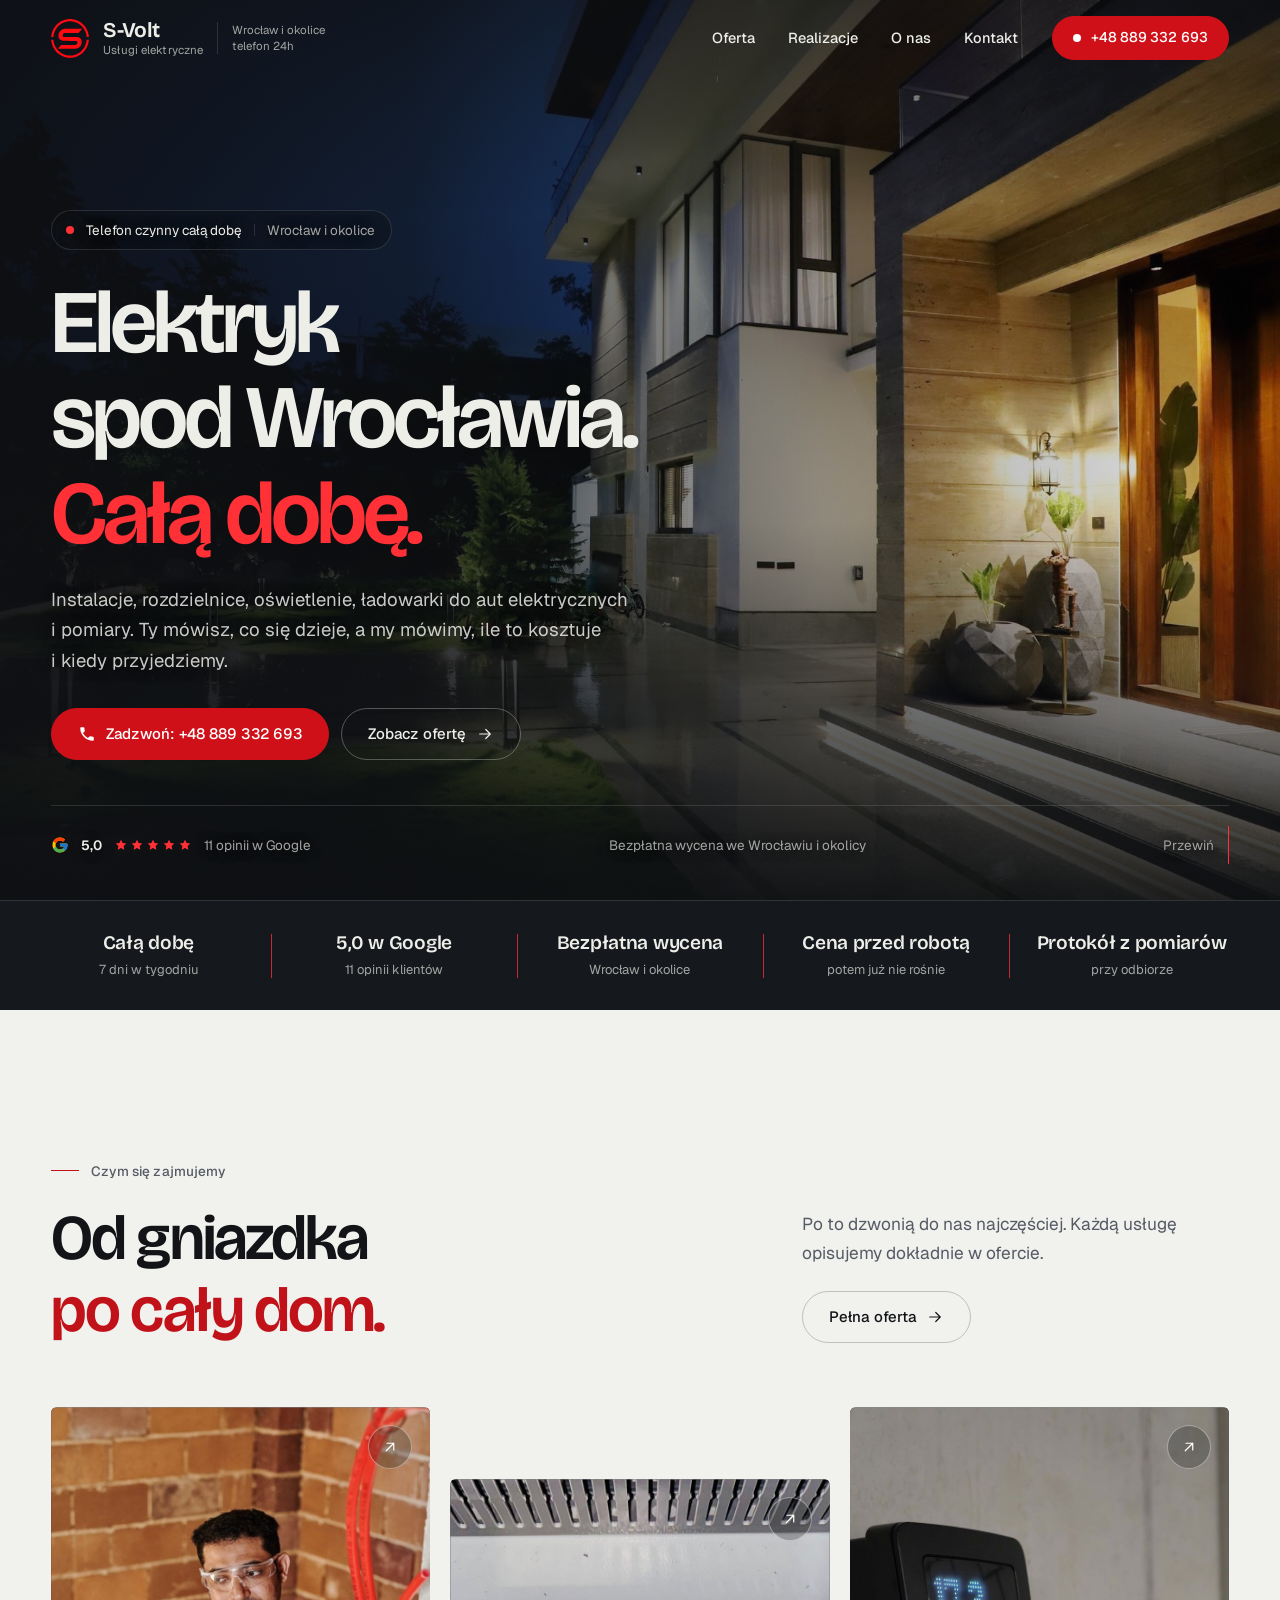
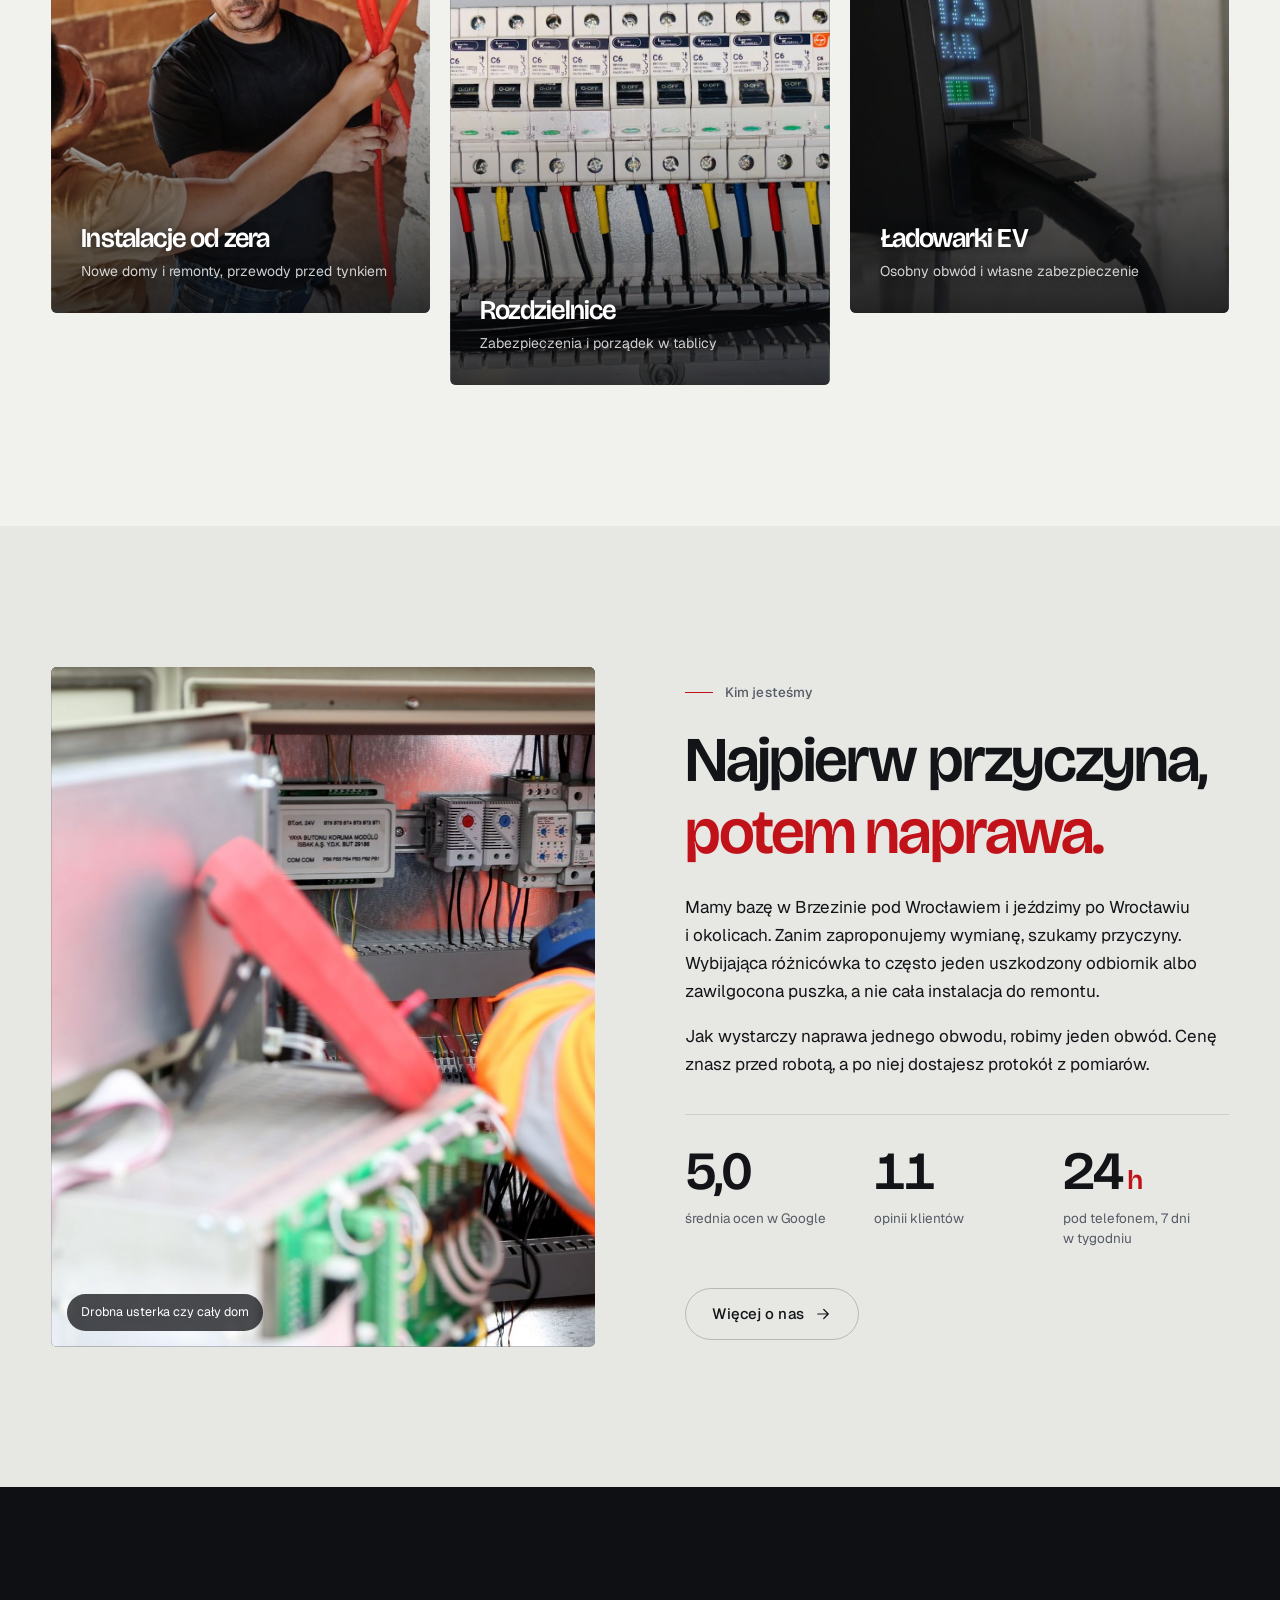
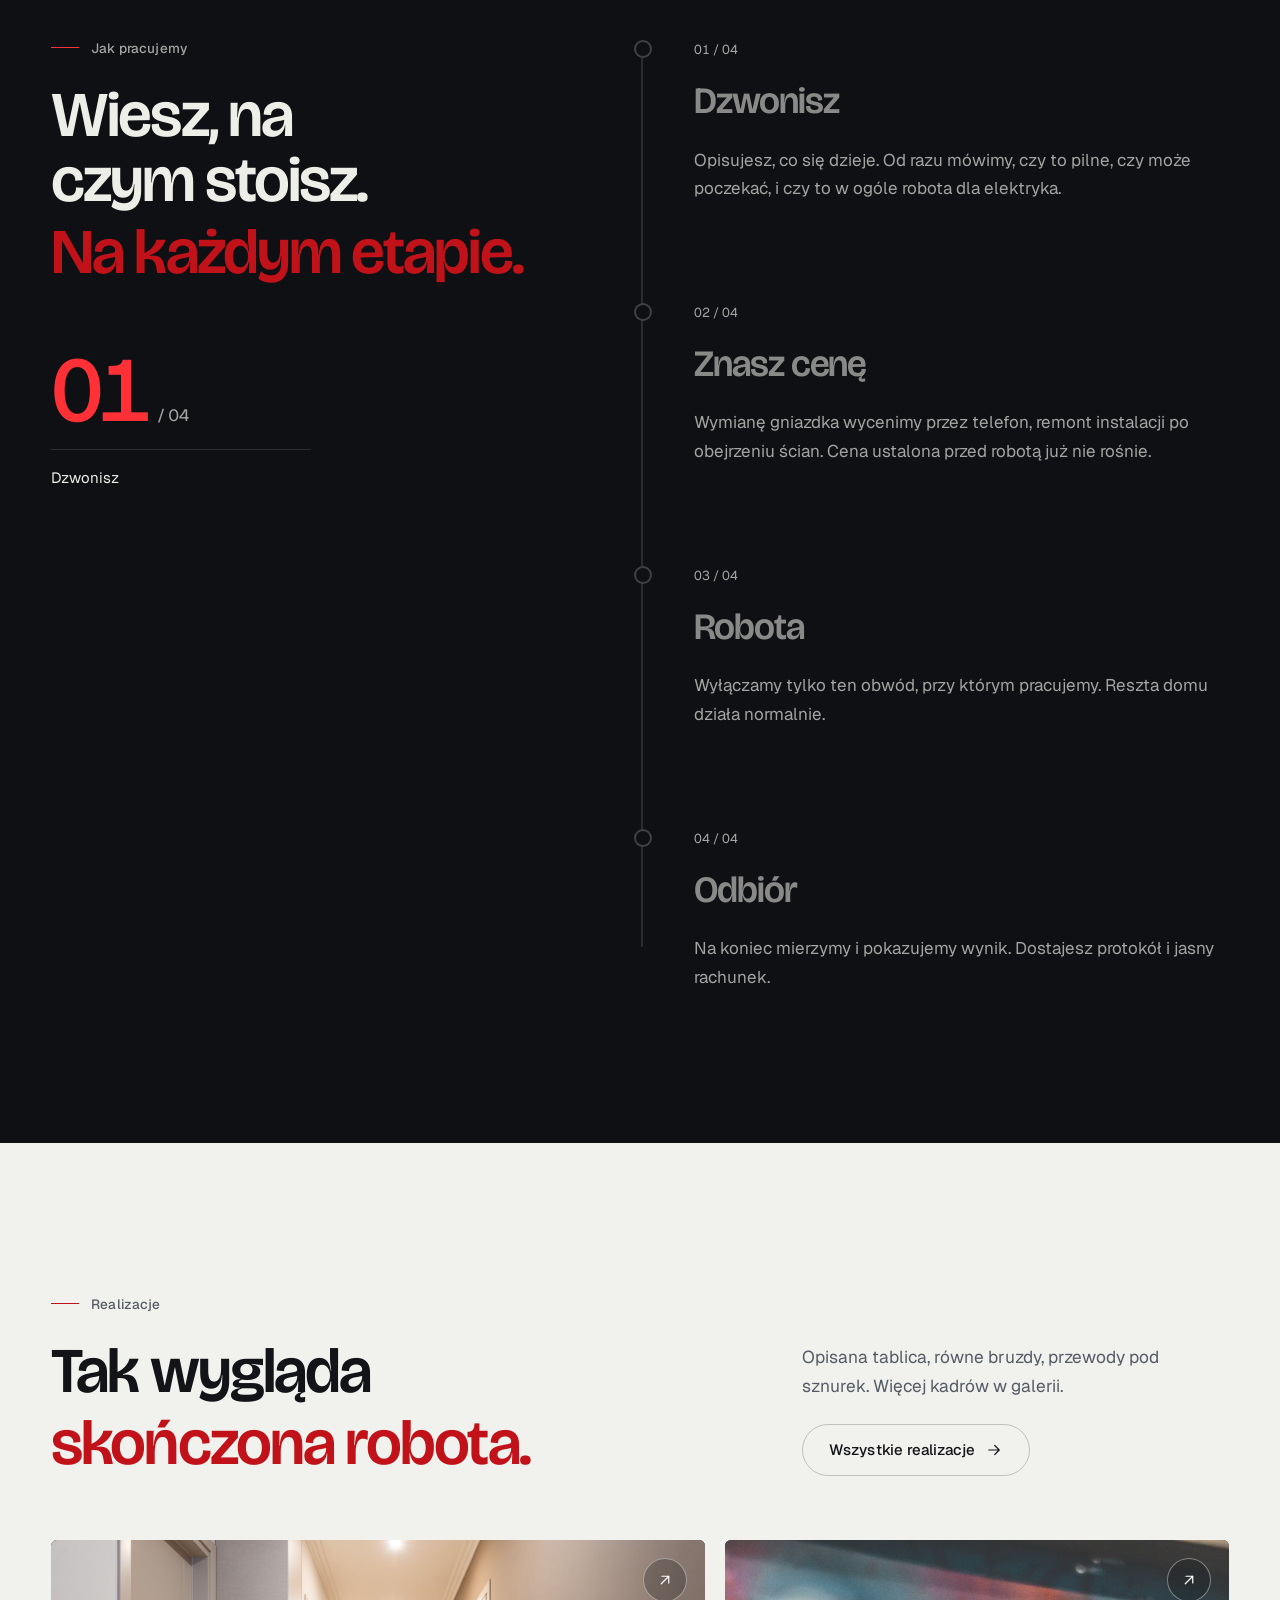
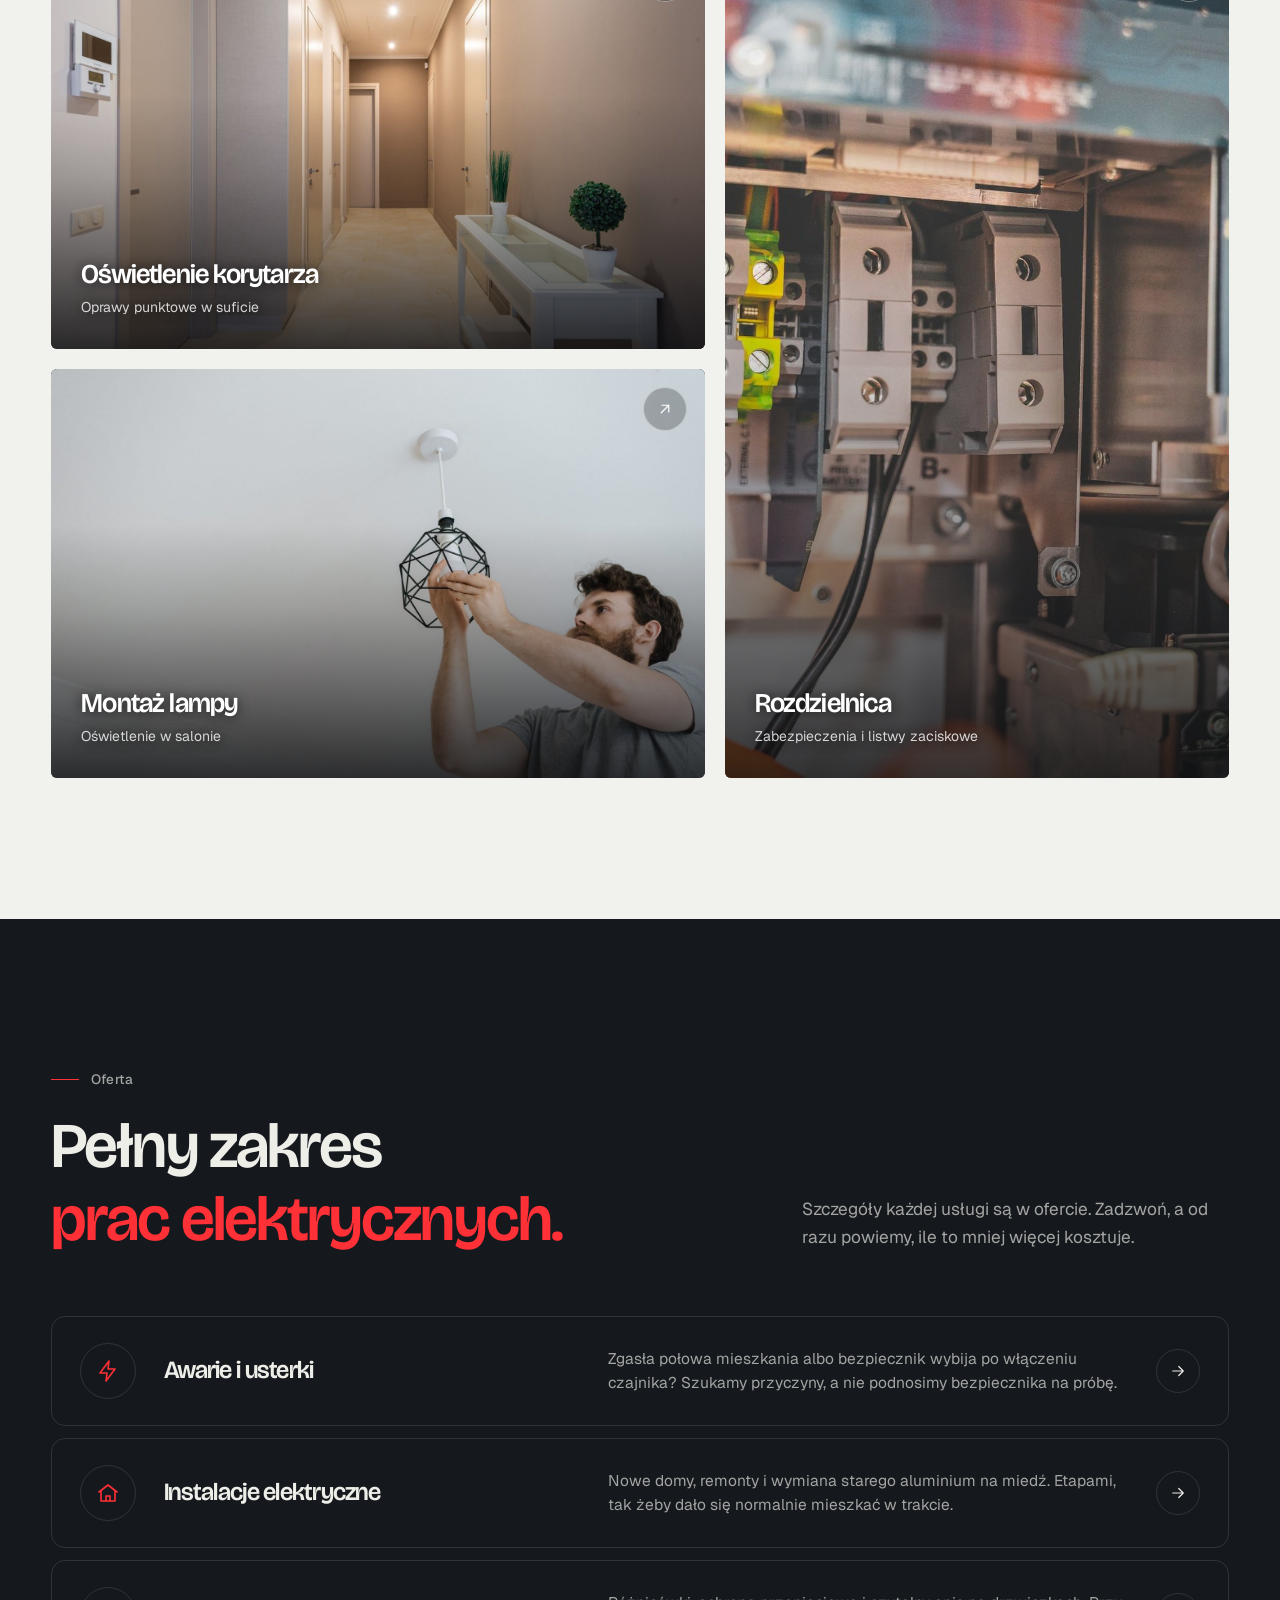
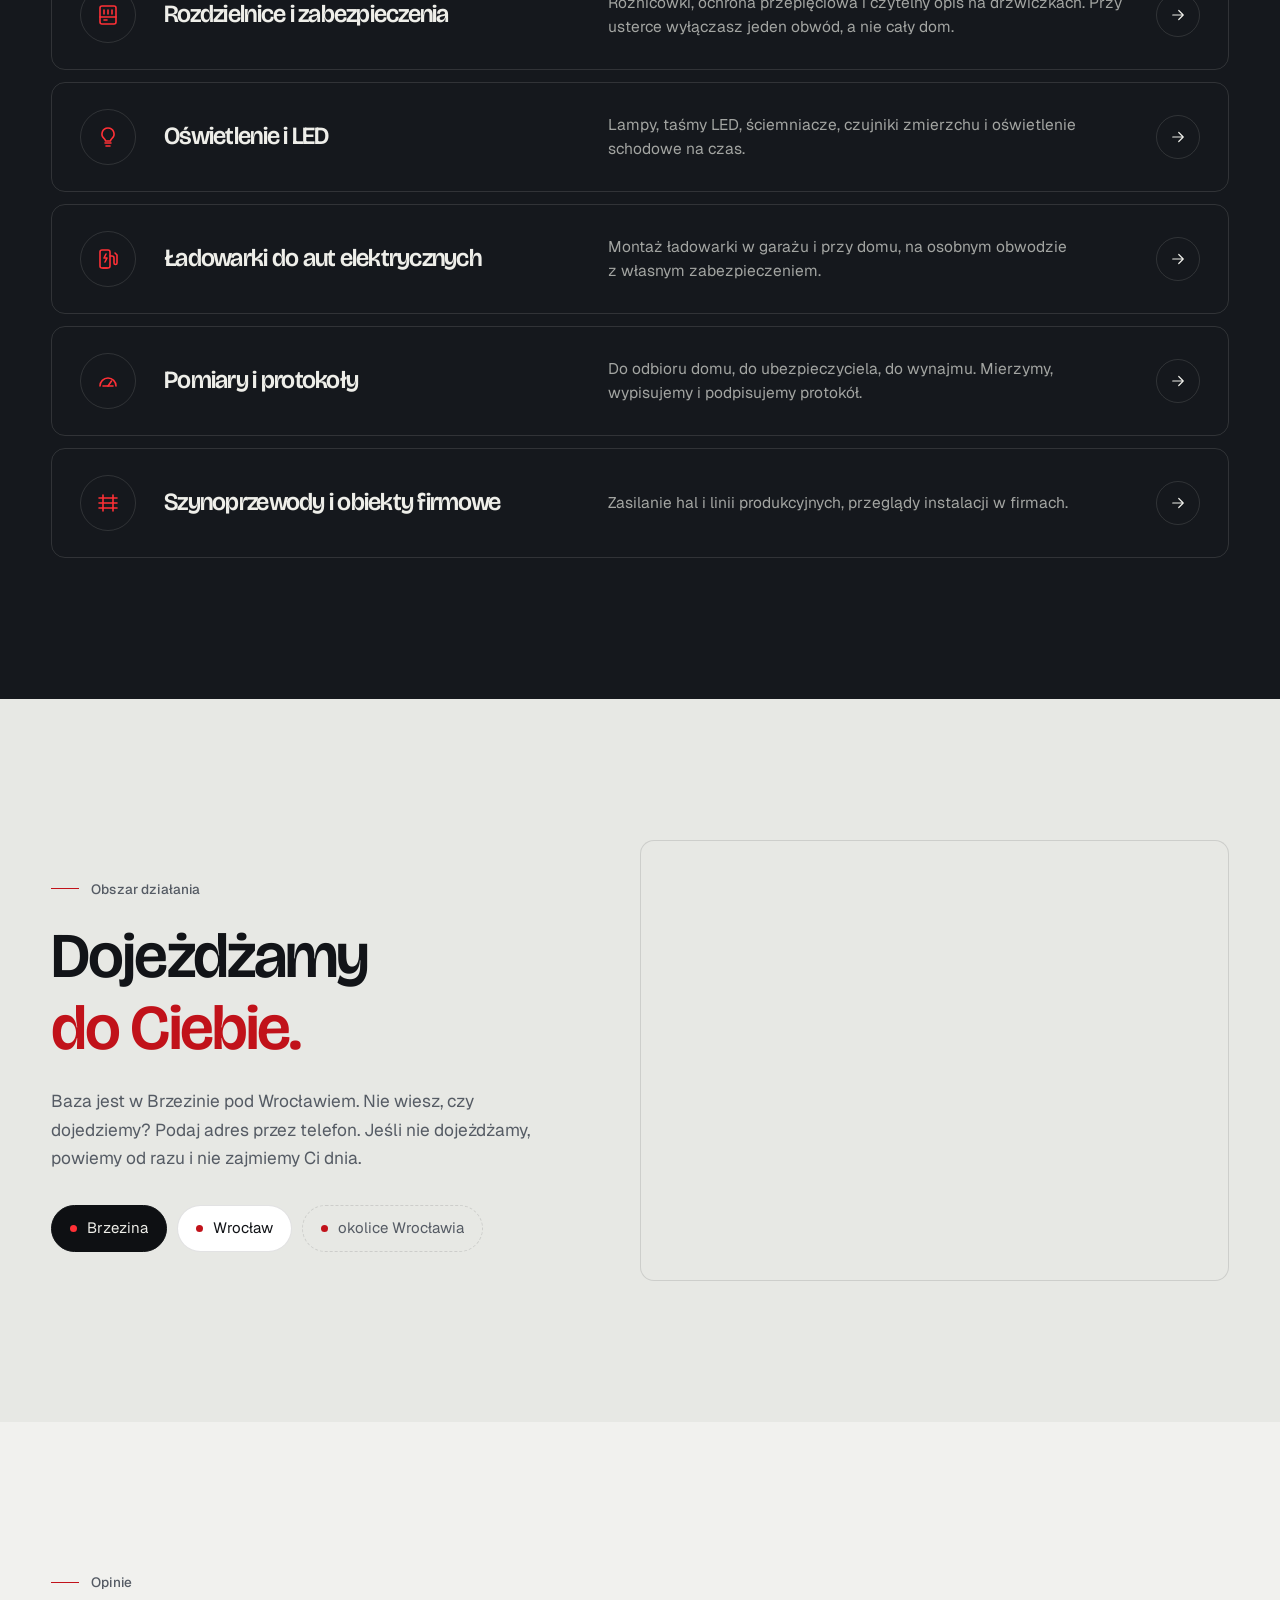
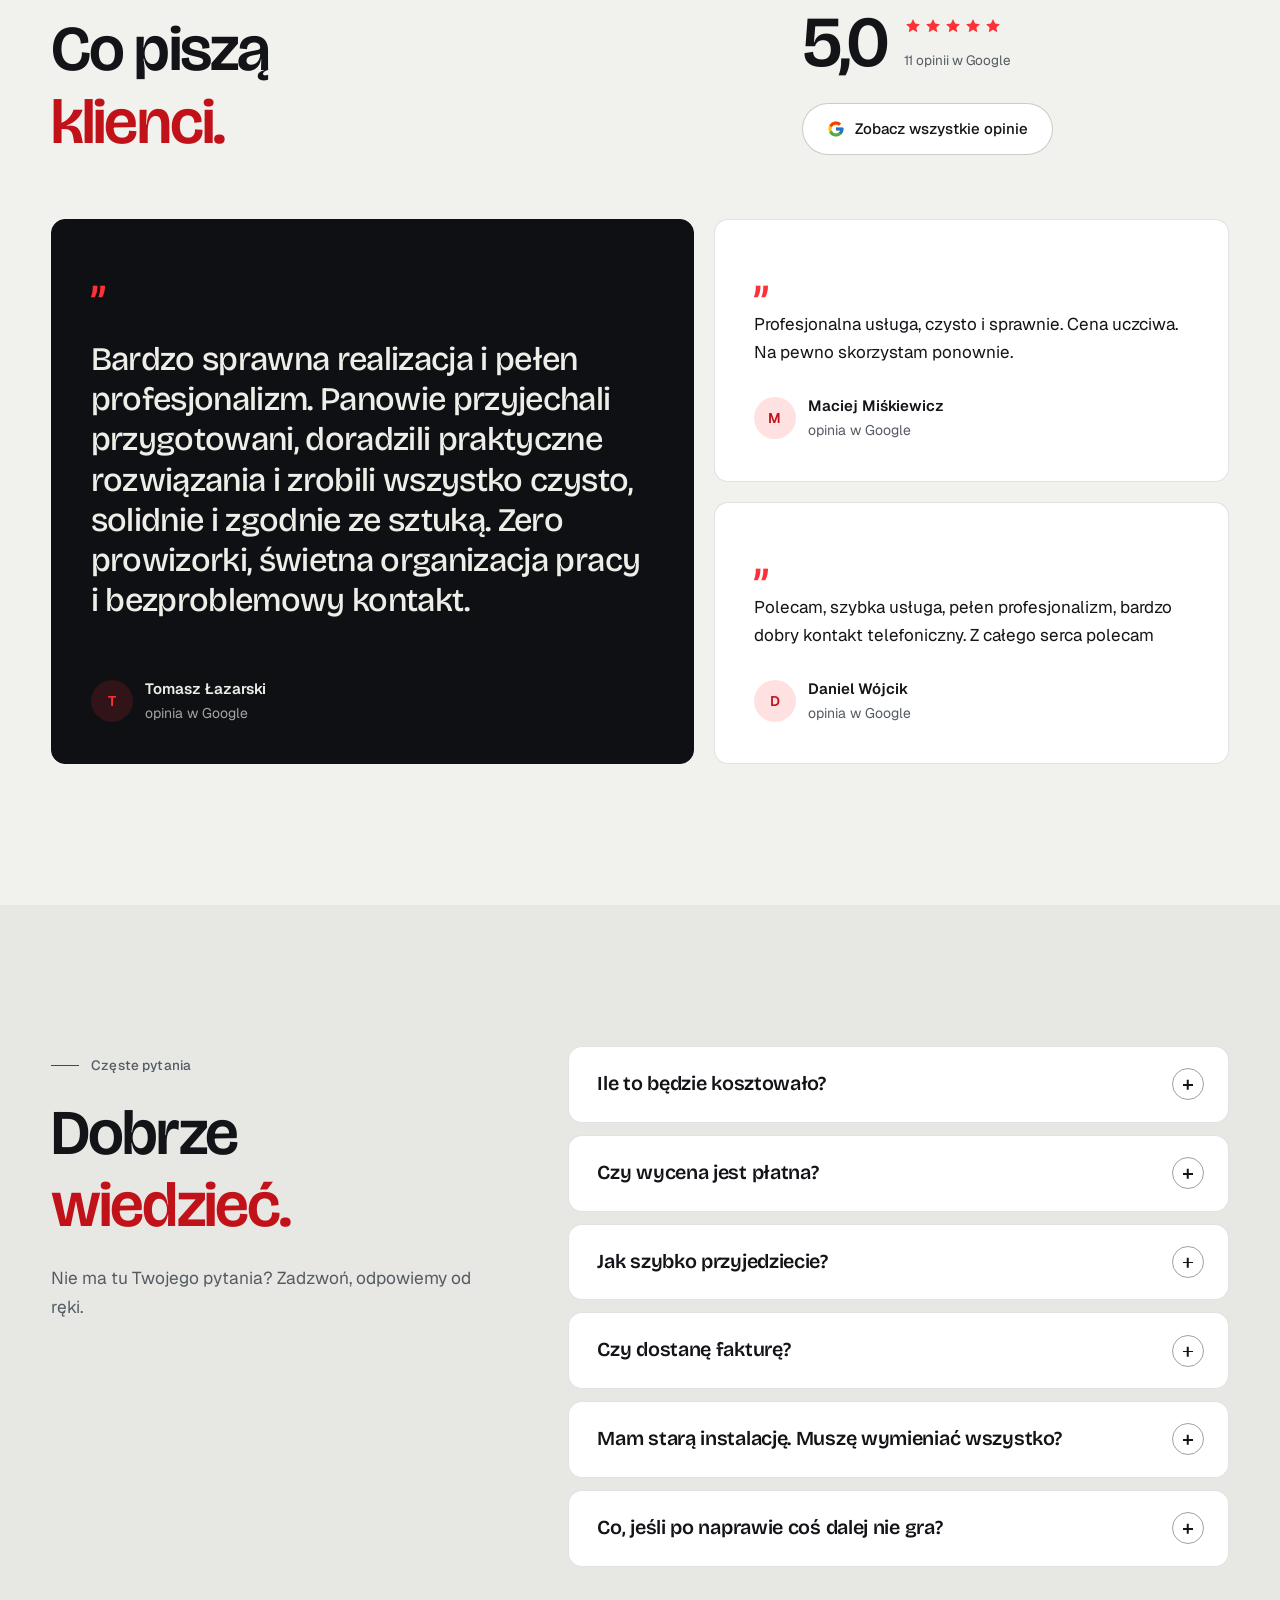
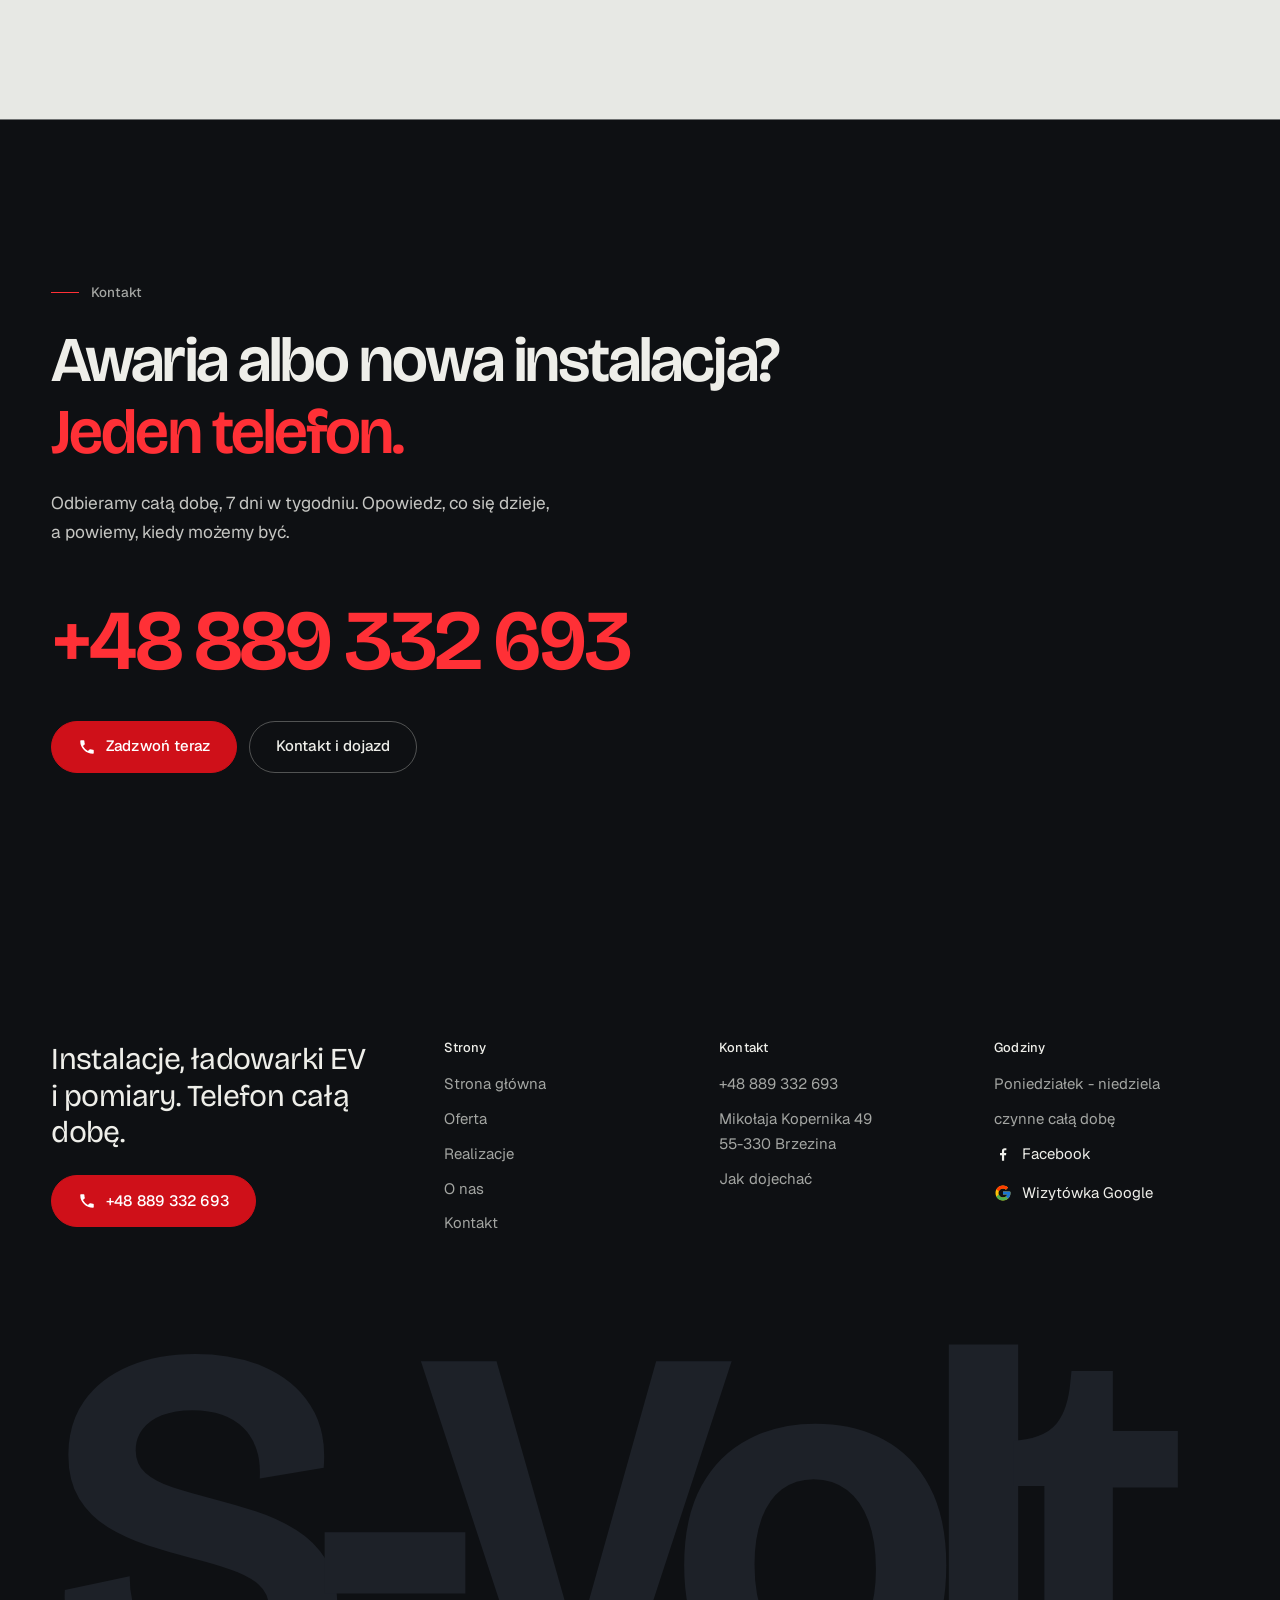
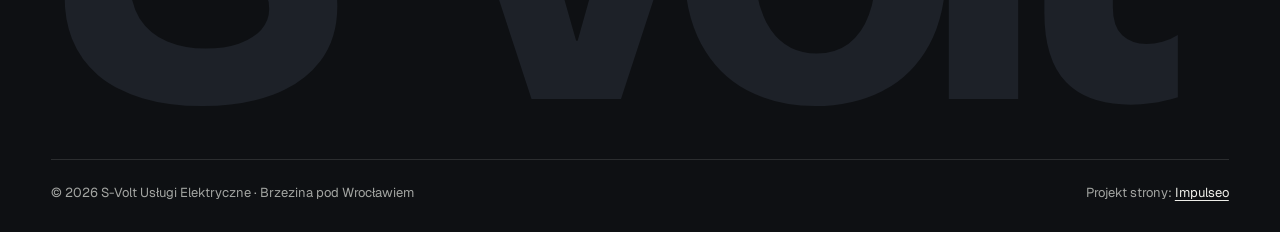
==== commit 36a3449f: "[claude-edit][cmt:dedf703a-ef01-4ed2-9c91-a14759930545] nowy projekt jak ElMac: grafit + czerwień z " ====
--- a/index.html
+++ b/index.html
@@ -3,242 +3,403 @@
 <head>
 <meta charset="UTF-8">
 <meta name="viewport" content="width=device-width, initial-scale=1.0">
-<title>S-Volt Usługi Elektryczne - elektryk z dojazdem</title>
-<meta name="description" content="Elektryk we Wrocławiu z dojazdem. Awarie, instalacje, rozdzielnice, oświetlenie, pomiary z protokołem. Cenę znasz przed robotą. Zadzwoń: +48 889 332 693.">
-<link rel="canonical" href="https://kris20032.github.io/s-volt-uslugi-elektryczne/">
+<title>S-Volt - elektryk Wrocław i&nbsp;okolice | instalacje, ładowarki EV, awarie 24h</title>
+<meta name="description" content="Elektryk z bazą w Brzezinie pod Wrocławiem. Instalacje, rozdzielnice, oświetlenie LED, ładowarki do aut elektrycznych, pomiary z protokołem. Telefon całą dobę: +48 889 332 693.">
+<link rel="canonical" href="https://impulseo-pl.github.io/s-volt-uslugi-elektryczne/">
 <meta name="robots" content="noindex, nofollow">
+<meta name="theme-color" content="#0E1013">
 <meta property="og:type" content="website">
 <meta property="og:locale" content="pl_PL">
 <meta property="og:site_name" content="S-Volt Usługi Elektryczne">
-<meta property="og:title" content="S-Volt Usługi Elektryczne - elektryk z dojazdem">
-<meta property="og:description" content="Elektryk we Wrocławiu z dojazdem. Awarie, instalacje, rozdzielnice, oświetlenie, pomiary z protokołem. Cenę znasz przed robotą. Zadzwoń: +48 889 332 693.">
-<meta property="og:url" content="https://kris20032.github.io/s-volt-uslugi-elektryczne/">
-<meta property="og:image" content="https://kris20032.github.io/s-volt-uslugi-elektryczne/img/og.jpg">
+<meta property="og:title" content="S-Volt - elektryk Wrocław i okolice | instalacje, ładowarki EV, awarie 24h">
+<meta property="og:description" content="Elektryk z bazą w Brzezinie pod Wrocławiem. Instalacje, rozdzielnice, oświetlenie LED, ładowarki do aut elektrycznych, pomiary z protokołem. Telefon całą dobę: +48 889 332 693.">
+<meta property="og:url" content="https://impulseo-pl.github.io/s-volt-uslugi-elektryczne/">
+<meta property="og:image" content="https://impulseo-pl.github.io/s-volt-uslugi-elektryczne/img/og.jpg">
 <meta property="og:image:width" content="1200">
 <meta property="og:image:height" content="630">
 <meta name="twitter:card" content="summary_large_image">
-<script type="application/ld+json">{"@context": "https://schema.org", "@type": "Electrician", "name": "S-Volt Usługi Elektryczne", "url": "https://kris20032.github.io/s-volt-uslugi-elektryczne/", "telephone": "+48889332693", "image": "https://kris20032.github.io/s-volt-uslugi-elektryczne/img/og.jpg", "areaServed": "Wrocław", "sameAs": ["https://www.facebook.com/p/S-Volt-Us%C5%82ugi-Elektryczne-61593270532799/", "https://maps.google.com/?cid=14637070872031324148"]}</script>
+<link rel="icon" type="image/png" href="img/logo.png">
+<script type="application/ld+json">{"@context": "https://schema.org", "@type": "Electrician", "name": "S-Volt Usługi Elektryczne", "url": "https://impulseo-pl.github.io/s-volt-uslugi-elektryczne/", "telephone": "+48889332693", "image": "https://impulseo-pl.github.io/s-volt-uslugi-elektryczne/img/og.jpg", "address": {"@type": "PostalAddress", "streetAddress": "Mikołaja Kopernika 49", "postalCode": "55-330", "addressLocality": "Brzezina", "addressCountry": "PL"}, "openingHours": "Mo-Su 00:00-23:59", "areaServed": ["Wrocław", "Brzezina"], "aggregateRating": {"@type": "AggregateRating", "ratingValue": "5.0", "reviewCount": "11"}, "sameAs": ["https://www.facebook.com/people/S-Volt-Us%C5%82ugi-Elektryczne/61593270532799/", "https://maps.google.com/?cid=14637070872031324148"]}</script>
+<script>(function(){var d=document.documentElement;d.classList.add('js');try{if(!window.matchMedia('(prefers-reduced-motion: reduce)').matches)d.classList.add('anim');}catch(e){}setTimeout(function(){if(!d.classList.contains('anim-ok'))d.classList.remove('anim');},3500);})();</script>
+<script>(function(){try{var d=document.documentElement,q=/[?&]intro/.test(location.search);if(!q&&window.matchMedia&&matchMedia('(prefers-reduced-motion: reduce)').matches)return;if(!q&&sessionStorage.getItem('svolt_intro'))return;sessionStorage.setItem('svolt_intro','1');d.classList.add('intro-on');setTimeout(function(){d.classList.remove('intro-on','intro-gra','intro-out');d.classList.add('hero-go')},4600);}catch(e){}})();</script>
+<link rel="preload" as="image" href="img/hero.jpg" fetchpriority="high">
 <link rel="preconnect" href="https://fonts.googleapis.com">
 <link rel="preconnect" href="https://fonts.gstatic.com" crossorigin>
-<link href="https://fonts.googleapis.com/css2?family=Sora:wght@600;700;800&family=Manrope:wght@400;500;600&display=swap" rel="stylesheet">
-<link rel="stylesheet" href="assets/styles.css?v=0fb39934">
+<link href="https://fonts.googleapis.com/css2?family=Bricolage+Grotesque:opsz,wght@12..96,400..700&family=Geist:wght@400..600&display=swap" rel="stylesheet">
+<link rel="stylesheet" href="assets/styles.css?v=20261022a">
+<script src="assets/lenis.min.js?v=1.1.20" defer></script>
+<script src="assets/main.js?v=20261022a" defer></script>
 </head>
 <body>
-
-<header class="nav">
-  <div class="wrap nav-inner">
-    <a class="brand brand-has-logo" href="index.html"><img class="brand-logo" src="img/logo.png" alt="S-Volt Usługi Elektryczne" width="494" height="508" decoding="async"></a>
-    <nav class="nav-links">
-      <a href="oferta.html">Oferta</a>
-      <a href="realizacje.html">Realizacje</a>
-      <a href="o-nas.html">O nas</a>
-      <a href="kontakt.html">Kontakt</a>
-      <a href="tel:+48889332693" class="btn btn-accent">Zadzwoń +48 889 332 693</a>
-    </nav>
-    <button class="nav-toggle" aria-label="Menu"><span></span><span></span><span></span></button>
-  </div>
+<a class="skip" href="#tresc">Przejdź do treści</a>
+<header class="site-head">
+<div class="intro" aria-hidden="true"><span class="intro-line"><i></i></span><span class="intro-meta">usługi elektryczne · Wrocław · 24h</span></div><div class="head-in">
+  <a class="brand" href="index.html" aria-label="S-Volt - strona główna">
+    <span class="znak"><svg class="wm" viewBox="0 0 1976 2032" role="img" aria-label="S-Volt"><g transform="translate(0,2032) scale(1,-1)"><path pathLength="1" style="--i:0" d="M937 2026 c-21 -1 -41 -3 -46 -4 -3 -1 -11 -1 -18 -2 -7 -1 -20 -2 -29 -4 -10 -2 -21 -4 -25 -4 -10 -1 -17 -3 -23 -5 -2 0 -11 -2 -18 -3 -8 -2 -17 -4 -21 -5 -4 -1 -10 -3 -15 -4 -10 -2 -36 -9 -40 -11 -2 -1 -7 -2 -11 -4 -10 -2 -38 -12 -43 -14 -3 -1 -5 -2 -6 -2 -1 0 -4 -1 -7 -3 -3 -1 -8 -3 -13 -5 -12 -4 -23 -9 -31 -13 -5 -2 -10 -4 -12 -5 -3 -1 -6 -2 -7 -3 -1 -1 -4 -2 -6 -3 -2 -1 -5 -2 -7 -4 -2 -1 -7 -3 -11 -5 -4 -2 -9 -5 -10 -5 -1 -1 -5 -3 -8 -4 -11 -6 -21 -11 -23 -13 -1 -1 -3 -2 -3 -2 -1 0 -17 -9 -21 -12 -4 -3 -17 -11 -28 -18 -6 -3 -11 -6 -11 -7 0 0 -2 -2 -4 -3 -3 -1 -13 -9 -23 -16 -3 -2 -7 -5 -8 -6 -3 -2 -13 -9 -19 -14 -2 -2 -5 -4 -5 -4 -1 0 -3 -2 -5 -3 -2 -2 -10 -10 -18 -17 -25 -20 -44 -38 -46 -41 0 -1 -1 -2 -2 -2 -1 0 -7 -7 -15 -15 -8 -8 -16 -15 -17 -17 -11 -10 -48 -53 -59 -67 -3 -5 -8 -11 -10 -14 -11 -14 -22 -29 -31 -43 -1 -2 -4 -6 -6 -9 -6 -8 -18 -27 -21 -32 -1 -2 -5 -7 -7 -11 -4 -7 -7 -11 -11 -20 -1 -2 -3 -6 -5 -8 -2 -3 -5 -9 -7 -13 -1 -4 -4 -7 -4 -8 -1 0 -2 -3 -4 -6 -1 -3 -4 -10 -7 -15 -8 -16 -10 -20 -10 -21 0 0 -2 -3 -3 -7 -2 -4 -4 -9 -4 -10 -1 -1 -2 -3 -3 -4 0 -1 -1 -3 -2 -5 0 -1 -3 -6 -5 -11 -2 -5 -5 -12 -6 -17 -2 -4 -4 -9 -5 -12 -1 -2 -3 -7 -4 -10 -1 -4 -3 -8 -3 -9 -1 0 -3 -6 -4 -12 -2 -6 -5 -13 -6 -16 -1 -3 -2 -7 -3 -8 0 -1 -2 -7 -3 -13 -2 -6 -4 -13 -5 -16 -1 -3 -3 -9 -4 -14 -2 -5 -3 -11 -4 -15 -1 -4 -2 -11 -4 -17 -2 -7 -3 -15 -4 -18 -1 -4 -2 -12 -3 -16 -7 -30 -11 -57 -14 -89 0 -10 -2 -21 -2 -25 -2 -12 -1 -18 1 -21 3 -2 110 -3 112 0 2 1 2 6 4 19 0 10 2 22 3 28 0 6 2 17 3 26 2 19 3 25 5 34 1 4 2 10 3 14 1 4 2 11 3 15 1 3 2 9 3 11 0 2 2 8 2 12 1 3 3 8 3 11 1 2 3 8 4 13 1 5 3 13 5 18 2 4 4 12 5 16 5 16 24 68 29 76 1 3 2 5 2 5 0 1 2 4 4 8 2 4 4 9 4 11 3 6 12 25 14 28 1 1 2 3 2 4 0 1 1 2 2 4 2 2 5 9 13 24 1 2 4 6 5 9 2 2 3 4 3 5 0 0 2 3 4 6 2 4 4 7 4 8 0 0 1 2 2 4 2 1 5 7 8 12 4 5 9 12 11 16 3 4 5 7 5 8 0 0 1 2 3 3 1 1 3 4 4 6 4 7 43 57 58 74 30 32 49 52 68 69 3 2 8 7 12 10 10 9 29 24 48 39 9 6 17 12 19 14 2 1 5 3 6 4 1 1 4 2 6 4 2 2 11 8 26 17 4 2 9 6 10 7 2 1 5 3 7 4 2 0 6 3 8 4 24 15 75 41 106 52 5 2 12 5 15 6 11 4 21 8 36 13 30 10 40 13 46 14 4 1 8 2 9 3 2 0 8 2 15 4 7 1 17 3 22 5 5 1 14 3 19 4 4 0 13 2 18 3 5 1 17 3 27 4 9 1 19 2 22 3 18 3 65 6 106 6 44 0 64 -1 102 -6 9 -1 19 -3 24 -3 9 -1 21 -3 29 -6 3 0 9 -1 14 -2 4 -1 13 -2 20 -4 6 -2 15 -4 20 -4 4 -1 8 -2 10 -3 1 0 5 -2 10 -3 16 -4 49 -15 70 -23 5 -1 10 -3 12 -3 1 -1 3 -2 4 -2 1 -1 5 -3 10 -4 4 -2 10 -5 14 -6 3 -2 6 -3 7 -3 0 0 4 -2 8 -4 5 -2 14 -6 21 -10 7 -3 18 -8 25 -12 19 -10 19 -11 26 -14 4 -2 8 -5 10 -6 1 -1 3 -2 3 -2 1 0 5 -2 8 -5 4 -2 10 -6 13 -8 6 -4 18 -11 21 -13 1 -1 5 -4 9 -6 4 -3 9 -7 13 -10 3 -2 10 -7 15 -11 5 -3 10 -8 12 -10 2 -2 5 -3 6 -3 0 0 1 -1 2 -2 0 0 2 -3 5 -4 7 -6 27 -24 35 -31 4 -4 11 -10 15 -14 4 -4 12 -12 19 -18 6 -6 12 -13 15 -15 7 -8 20 -22 28 -32 4 -5 8 -10 9 -11 0 0 2 -2 3 -4 5 -7 19 -24 22 -28 5 -5 10 -13 10 -14 0 0 1 -1 2 -2 1 -2 27 -40 30 -46 2 -2 5 -9 9 -14 17 -30 39 -72 48 -94 2 -4 4 -8 5 -10 1 -3 2 -5 2 -6 0 -1 1 -4 2 -6 2 -2 4 -7 5 -11 2 -4 4 -11 6 -15 1 -3 3 -8 3 -10 1 -2 2 -6 4 -9 1 -3 3 -8 4 -12 1 -3 3 -9 4 -12 1 -4 3 -11 5 -15 4 -16 10 -39 12 -44 0 -3 2 -11 3 -18 2 -8 4 -17 5 -22 1 -5 2 -11 2 -14 1 -3 3 -16 5 -30 3 -27 5 -43 5 -56 0 -7 0 -9 2 -11 l2 -2 54 0 c43 0 55 0 57 1 3 1 3 12 0 37 -1 10 -3 24 -3 32 -2 14 -4 28 -9 53 -1 7 -2 15 -3 19 -1 4 -2 9 -3 12 0 2 -1 8 -2 12 -1 7 -8 33 -12 47 -2 4 -3 10 -3 12 -1 2 -3 9 -5 15 -2 7 -4 13 -4 13 0 1 -2 6 -4 11 -1 4 -3 10 -4 12 0 2 -1 4 -1 6 -1 1 -4 8 -6 15 -3 7 -6 14 -6 16 -1 1 -2 3 -3 6 -1 2 -2 5 -4 8 -1 2 -3 6 -4 9 -2 8 -2 8 -22 50 -4 6 -8 14 -10 18 -5 10 -8 16 -8 17 0 0 -1 2 -3 4 -1 2 -3 6 -5 9 -7 13 -16 28 -21 35 -2 4 -4 7 -4 7 0 1 -16 25 -19 29 -1 1 -5 7 -9 13 -4 6 -7 11 -8 12 -1 1 -2 2 -2 2 0 1 -1 3 -3 5 -2 2 -6 7 -9 11 -3 4 -7 9 -9 12 -2 2 -4 4 -4 5 0 0 -1 2 -3 4 -2 2 -7 9 -12 15 -5 6 -11 13 -13 15 -3 3 -6 7 -8 9 -2 2 -6 6 -9 10 -3 4 -8 10 -12 13 -4 4 -7 8 -8 9 -5 5 -36 35 -40 39 -5 3 -18 15 -23 20 -1 1 -5 4 -7 6 -7 6 -25 21 -25 22 0 0 -2 1 -3 2 -2 1 -7 5 -11 8 -4 3 -10 8 -13 10 -4 3 -8 6 -10 7 -2 2 -8 6 -13 10 -6 3 -11 7 -13 8 -1 1 -6 5 -13 9 -6 3 -11 7 -12 8 -3 2 -21 13 -22 13 -1 0 -4 2 -7 4 -3 1 -5 3 -6 3 0 0 -2 1 -4 2 -3 3 -13 9 -22 13 -4 2 -8 4 -9 5 -3 1 -24 11 -31 15 -4 1 -11 5 -17 8 -6 3 -11 5 -12 5 -1 0 -3 1 -4 2 -2 0 -8 3 -13 5 -22 9 -30 12 -44 16 -4 2 -9 3 -10 4 -7 3 -11 4 -21 7 -6 2 -13 4 -16 5 -4 1 -11 3 -15 4 -5 2 -13 4 -18 5 -5 1 -14 3 -20 5 -7 2 -13 3 -14 3 -1 0 -8 1 -14 3 -7 2 -19 4 -26 5 -8 1 -15 2 -15 3 -1 0 -18 3 -33 5 -7 0 -17 1 -20 2 -27 4 -122 6 -158 4z"/><path pathLength="1" style="--i:1" d="M995 1521 l-250 0 -20 -3 c-24 -3 -32 -4 -39 -6 -4 0 -12 -2 -19 -3 -11 -3 -15 -4 -32 -9 -3 -1 -9 -3 -14 -5 -5 -1 -10 -3 -11 -3 -5 -2 -38 -17 -52 -25 -10 -5 -21 -13 -32 -21 -4 -3 -8 -6 -11 -8 -12 -8 -57 -57 -64 -70 0 -2 -2 -4 -3 -5 -6 -8 -29 -52 -34 -67 -2 -4 -5 -11 -6 -16 -2 -5 -4 -10 -4 -12 -1 -3 -2 -6 -3 -7 -1 -3 -6 -21 -6 -24 0 -2 -1 -8 -3 -15 -7 -29 -9 -73 -4 -112 1 -11 8 -39 12 -47 1 -2 2 -6 2 -7 2 -7 17 -35 23 -44 14 -18 19 -25 26 -32 13 -12 26 -23 30 -25 1 -2 9 -7 16 -12 8 -5 16 -10 18 -10 2 -1 6 -3 9 -5 2 -1 7 -3 9 -4 2 -1 5 -2 6 -3 2 -1 28 -10 35 -12 2 -1 8 -3 14 -4 14 -4 16 -4 23 -5 3 0 11 -2 17 -3 24 -4 29 -4 360 -5 l317 -1 5 -2 c3 -1 9 -3 13 -5 19 -7 32 -17 39 -31 2 -4 5 -9 6 -11 3 -5 4 -8 6 -20 2 -15 3 -22 1 -30 0 -4 -1 -11 -2 -16 -4 -27 -25 -62 -48 -78 -25 -17 -42 -23 -81 -27 -4 0 -169 0 -366 0 -224 -1 -361 -1 -363 -2 -4 0 -5 -1 -6 -4 -1 -2 -4 -6 -7 -10 -3 -3 -9 -10 -13 -15 -4 -5 -13 -15 -20 -23 -8 -9 -15 -17 -16 -19 -1 -1 -10 -11 -18 -21 -9 -10 -23 -27 -31 -36 -8 -10 -17 -21 -19 -24 -3 -2 -5 -5 -5 -6 0 0 -1 -2 -2 -2 -1 -1 -5 -5 -8 -9 -13 -14 -15 -19 -11 -20 0 -1 196 -1 433 -1 450 0 461 0 484 4 2 0 10 1 16 2 6 1 16 2 22 4 5 1 13 3 18 3 8 2 37 10 41 12 1 1 5 3 9 4 3 0 8 2 10 4 3 1 6 2 7 2 0 0 10 4 20 10 17 9 25 13 33 19 1 1 6 4 11 8 17 11 50 44 59 59 2 2 4 5 6 8 2 2 4 5 5 7 11 17 13 21 17 28 1 3 4 9 6 13 2 3 5 9 6 13 2 4 4 9 5 12 4 9 9 23 12 32 1 3 2 8 3 11 4 17 5 20 6 25 1 5 3 18 6 30 2 11 3 57 2 81 -1 25 -5 40 -16 73 -4 10 -8 19 -13 28 -13 21 -12 21 -28 40 -9 9 -26 25 -36 31 -4 2 -8 5 -9 6 -1 1 -4 3 -6 4 -3 1 -7 3 -9 5 -3 1 -6 3 -7 4 -1 0 -3 1 -4 1 -2 2 -31 14 -35 15 -2 0 -7 1 -11 3 -8 2 -16 3 -39 7 -7 1 -14 2 -14 3 -1 0 -156 1 -344 1 -309 1 -343 1 -348 2 -21 6 -40 15 -42 19 0 1 -1 3 -3 3 -5 2 -16 17 -20 26 -15 33 -9 80 14 114 6 8 16 19 20 21 1 2 6 5 10 8 9 7 23 14 33 17 3 1 9 3 11 3 13 4 6 4 382 5 l363 0 5 5 c2 3 7 8 10 12 2 3 6 8 8 10 9 12 23 29 27 33 3 3 7 8 9 10 2 2 5 7 7 9 2 2 7 8 10 12 4 4 8 9 9 11 2 2 14 17 21 26 2 2 7 7 11 12 4 5 10 12 14 16 4 5 10 12 14 17 28 33 30 37 25 39 -4 0 -320 1 -620 0z"/><path pathLength="1" style="--i:2" d="M12 948 c-2 -1 -3 -2 -4 -4 -1 -4 6 -72 9 -85 1 -4 2 -11 3 -16 1 -6 2 -12 2 -14 2 -5 4 -15 5 -24 1 -5 3 -15 5 -22 2 -7 4 -16 5 -19 1 -4 2 -9 3 -12 1 -3 3 -8 3 -12 2 -6 10 -33 12 -39 1 -3 11 -31 13 -38 1 -3 3 -8 5 -12 2 -5 4 -9 4 -10 0 -1 1 -4 3 -8 1 -3 3 -7 3 -8 3 -9 40 -85 49 -100 2 -4 6 -10 7 -12 3 -7 18 -31 21 -35 1 -2 5 -8 8 -13 3 -5 7 -11 8 -13 2 -2 4 -5 6 -7 6 -10 9 -14 19 -28 6 -7 11 -15 12 -17 1 -1 3 -3 4 -5 2 -1 4 -4 6 -6 2 -3 5 -7 8 -10 16 -20 21 -26 21 -28 1 -1 2 -2 3 -3 1 0 3 -2 5 -3 1 -2 7 -8 12 -14 6 -6 11 -11 12 -12 3 -5 63 -64 68 -67 1 -1 4 -3 7 -6 3 -3 10 -8 15 -13 6 -4 14 -10 18 -14 8 -7 35 -27 40 -30 2 -2 7 -5 12 -9 5 -3 14 -9 20 -13 6 -4 12 -8 13 -9 1 -1 2 -2 3 -2 1 0 5 -2 9 -5 12 -7 37 -22 45 -26 1 0 4 -2 5 -3 1 0 7 -3 12 -6 5 -2 12 -6 16 -8 10 -6 10 -6 11 -6 1 0 6 -2 12 -5 5 -3 11 -5 11 -5 1 0 3 -1 3 -2 1 -1 3 -2 3 -2 1 0 3 -1 4 -1 6 -3 27 -11 37 -15 5 -2 12 -5 16 -7 4 -1 15 -5 25 -8 9 -3 20 -7 22 -8 15 -5 39 -12 44 -13 2 0 7 -1 10 -2 4 -1 13 -3 32 -7 3 0 10 -2 14 -3 4 -1 12 -2 17 -3 4 -1 18 -3 30 -5 12 -1 27 -3 34 -4 7 -1 20 -2 29 -3 19 -2 99 -3 118 -1 48 3 67 5 72 6 2 0 8 2 13 2 5 1 12 2 16 3 16 2 22 3 32 6 6 1 13 3 16 3 10 2 23 5 24 6 1 0 4 1 7 1 2 1 9 2 15 4 6 2 14 4 19 5 17 5 29 9 36 12 3 2 9 3 12 4 3 1 6 2 7 2 1 1 5 3 10 5 12 4 25 9 35 13 4 2 10 5 13 6 3 1 6 3 7 3 1 1 3 2 5 2 1 1 7 3 12 5 32 16 75 38 78 41 1 0 6 3 12 6 5 4 11 8 14 9 2 2 5 4 7 5 2 0 7 4 12 7 4 3 11 7 14 9 8 6 22 15 28 20 3 2 10 7 16 12 6 4 12 9 15 11 2 2 5 4 6 4 1 0 3 2 5 4 2 2 8 8 13 12 13 10 37 31 47 41 4 5 12 13 18 19 6 5 15 15 22 22 6 6 14 15 19 20 7 8 16 19 34 41 3 4 7 8 7 9 3 3 19 25 22 29 3 5 7 10 15 20 3 5 8 12 10 16 2 3 5 8 6 10 6 9 11 16 15 23 2 4 5 9 7 12 3 4 5 8 11 19 2 4 5 9 6 11 1 1 3 4 3 7 1 2 2 4 3 5 2 2 29 57 29 59 0 1 1 3 2 4 1 2 8 17 13 30 1 4 3 9 5 13 2 4 4 10 5 14 1 3 3 8 4 10 1 2 2 4 2 5 0 1 6 19 8 25 3 7 13 42 19 64 0 2 2 9 3 14 2 5 3 11 3 12 0 1 1 5 1 7 2 7 6 22 7 31 1 4 2 11 3 17 4 17 4 19 5 32 1 12 2 16 5 43 2 20 2 26 -2 28 -2 1 -15 1 -57 1 -63 -1 -57 1 -57 -12 0 -14 -2 -38 -5 -54 -2 -10 -3 -22 -4 -27 -1 -9 -2 -14 -5 -26 -1 -3 -2 -8 -2 -10 -1 -3 -2 -10 -4 -15 -1 -6 -3 -13 -4 -17 -1 -8 -6 -23 -7 -24 0 -1 -1 -4 -1 -6 -1 -3 -2 -8 -4 -12 -1 -4 -3 -10 -4 -14 -1 -4 -3 -10 -4 -13 -2 -3 -4 -8 -4 -11 -1 -3 -3 -6 -3 -7 -1 -1 -3 -7 -5 -14 -6 -16 -10 -24 -13 -32 -2 -4 -4 -9 -4 -10 -1 -2 -17 -34 -21 -43 -1 -1 -3 -5 -4 -8 -2 -3 -5 -9 -8 -14 -3 -5 -6 -11 -7 -13 -2 -3 -5 -10 -8 -14 -3 -5 -8 -13 -10 -16 -8 -13 -18 -28 -19 -29 -1 -1 -2 -2 -2 -2 0 -1 -15 -23 -21 -30 -2 -3 -7 -10 -12 -16 -5 -6 -10 -13 -12 -15 -4 -4 -8 -10 -18 -21 -12 -14 -41 -45 -57 -60 -9 -8 -18 -16 -20 -19 -8 -7 -15 -13 -20 -17 -2 -2 -6 -5 -8 -7 -3 -2 -5 -4 -5 -4 -1 0 -3 -2 -5 -4 -3 -2 -6 -5 -8 -7 -12 -9 -18 -13 -20 -14 -7 -5 -24 -17 -27 -19 -2 -2 -7 -5 -11 -8 -5 -3 -11 -7 -13 -9 -3 -1 -7 -4 -10 -5 -2 -1 -8 -5 -14 -8 -13 -9 -14 -9 -23 -14 -5 -2 -11 -5 -13 -6 -2 -2 -6 -4 -8 -4 -2 -1 -10 -5 -17 -9 -7 -4 -14 -7 -15 -7 -1 0 -3 -1 -4 -2 -2 -2 -6 -4 -9 -5 -3 0 -8 -3 -11 -4 -3 -2 -6 -3 -7 -3 -1 0 -3 -1 -4 -1 -9 -4 -14 -6 -23 -9 -5 -2 -10 -4 -11 -5 -1 0 -5 -2 -9 -3 -4 -2 -10 -3 -12 -4 -13 -5 -33 -11 -36 -11 -1 0 -4 -1 -6 -2 -3 -1 -13 -4 -32 -8 -4 -1 -11 -3 -15 -4 -4 -1 -12 -3 -17 -4 -6 0 -14 -2 -18 -3 -9 -2 -31 -5 -37 -5 -2 0 -7 -1 -10 -1 -21 -6 -113 -7 -167 -2 -10 0 -21 2 -23 2 -2 1 -11 2 -18 3 -7 0 -15 1 -17 2 -5 1 -18 3 -28 5 -4 1 -11 2 -15 3 -13 3 -21 5 -26 6 -2 0 -9 2 -15 4 -6 2 -13 4 -15 5 -3 0 -8 2 -12 3 -4 1 -8 3 -10 3 -2 1 -8 3 -13 5 -4 2 -11 4 -15 5 -4 1 -8 2 -8 3 -1 1 -4 2 -7 3 -6 1 -15 5 -32 12 -6 3 -12 5 -13 6 -2 0 -14 6 -20 9 -2 1 -10 5 -18 10 -22 10 -45 23 -48 25 -5 4 -18 11 -19 11 0 0 -2 1 -4 3 -1 1 -10 7 -19 13 -22 15 -25 16 -49 35 -16 12 -16 12 -37 30 -10 8 -22 19 -26 22 -6 7 -22 21 -27 26 -1 1 -7 8 -14 15 -7 7 -13 14 -14 15 -3 2 -4 3 -14 15 -4 6 -10 13 -13 17 -3 3 -7 7 -8 9 -2 2 -5 6 -7 8 -4 5 -12 17 -19 26 -3 4 -7 11 -10 15 -7 9 -13 19 -20 29 -3 4 -6 9 -7 10 -1 2 -3 5 -4 6 -1 2 -3 6 -4 9 -8 11 -26 44 -35 63 -5 9 -10 20 -12 25 -2 4 -5 11 -7 15 -2 5 -4 9 -5 10 0 1 -1 2 -1 3 0 1 -1 5 -3 9 -2 3 -4 9 -5 13 -1 3 -3 9 -5 12 -1 3 -3 8 -3 10 -2 7 -5 13 -7 18 0 1 -1 4 -1 5 0 0 -1 5 -3 10 -2 5 -4 12 -5 17 -1 5 -3 11 -4 15 -1 3 -3 10 -4 16 -1 6 -3 13 -4 16 -1 3 -3 11 -4 17 -1 7 -2 14 -3 16 -2 7 -3 13 -5 31 -1 8 -3 22 -4 31 -1 8 -2 20 -3 27 -1 7 -2 13 -2 14 -2 1 -107 1 -111 0z"/></g></svg></span>
+    <span class="brand-name"><b>S-Volt</b><small>Usługi elektryczne</small></span>
+    <span class="brand-sub">Wrocław i&nbsp;okolice<br>telefon 24h</span>
+  </a>
+  <nav class="nav-links" aria-label="Menu główne">
+    <a class="nl" href="oferta.html">Oferta</a><a class="nl" href="realizacje.html">Realizacje</a><a class="nl" href="o-nas.html">O&nbsp;nas</a><a class="nl" href="kontakt.html">Kontakt</a>
+    <a class="btn btn-copper nav-cta" href="tel:+48889332693"><span class="live" aria-hidden="true"></span>+48 889 332 693</a>
+  </nav>
+  <button class="burger" type="button" aria-label="Otwórz menu" aria-expanded="false" aria-controls="mnav"><span></span><span></span></button>
+</div>
 </header>
-
-<main>
-<section class="hero-fach">
-  <img class="hf-photo" src="img/hero.jpg" fetchpriority="high" data-rotate="img/g1.jpg|img/g2.jpg" alt="S-Volt Usługi Elektryczne" width="1834" height="1210">
-  <div class="hf-panel">
-    <div class="hf-inner">
-      <span class="hf-kicker">Usługi elektryczne</span>
-      <h1 class="hf-title">Instalacje, ładowarki EV, pomiary. Wrocław i okolice. <em></em></h1>
-      <p class="hf-lead">Od wymiany gniazdka po instalację całego domu. Ty mówisz, co się dzieje - my mówimy, ile i kiedy.</p>
-      <a class="hf-phone" href="tel:+48889332693"><span class="hf-phone-lab">Zadzwoń teraz</span><span class="hf-phone-num"><svg class="ico-tel" width="16" height="16" viewBox="0 0 24 24" fill="none" aria-hidden="true"><path d="M6.6 10.8a15.5 15.5 0 0 0 6.6 6.6l2.2-2.2a1 1 0 0 1 1-.24 11.4 11.4 0 0 0 3.6.58 1 1 0 0 1 1 1V20a1 1 0 0 1-1 1A17 17 0 0 1 3 4a1 1 0 0 1 1-1h3.5a1 1 0 0 1 1 1c0 1.25.2 2.46.58 3.6a1 1 0 0 1-.25 1l-2.23 2.2Z" fill="currentColor"/></svg> +48 889 332 693</span></a>
-      <div class="hf-actions">
-        <a href="kontakt.html" class="btn btn-accent">Umów termin <span class="arr">→</span></a>
-        <a href="tel:+48889332693" class="btn btn-ghost hf-ghost">Zadzwoń +48 889 332 693</a>
-      </div>
-      <div class="hf-trust"><svg class="ico-star" width="14" height="14" viewBox="0 0 24 24" style="vertical-align:-2px" aria-hidden="true"><path d="M12 2.8l2.85 5.8 6.4.93-4.63 4.5 1.1 6.37L12 17.4l-5.72 3 1.1-6.37-4.63-4.5 6.4-.93L12 2.8Z" fill="currentColor"/></svg> Ocena 5,0 w Google · 11 opinii</div>
-    </div>
-  </div>
-</section>
-<section class="fach-promise">
+<script>(function(){var d=document.documentElement;if(!d.classList.contains('intro-on'))return;
+var wyszlo=false,koniec=false,t0=Date.now();
+function heroGotowe(){var im=document.querySelector('.hero-media img');return !!(im&&im.complete&&im.naturalWidth>0);}
+function sprzataj(){if(koniec)return;koniec=true;d.classList.add('hero-go');d.classList.remove('intro-on','intro-gra','intro-out');
+['--i-w','--i-h','--i-px','--i-py','--i-zmniejsz','--i-baza-w','--i-baza-h'].forEach(function(k){d.style.removeProperty(k);});
+try{document.dispatchEvent(new Event('wejscie:koniec'));}catch(e){}}
+function wyjdz(){if(wyszlo||koniec)return;wyszlo=true;d.classList.add('intro-out');setTimeout(function(){d.classList.add('hero-go');},240);setTimeout(sprzataj,880);}
+function moze(){if(wyszlo||koniec)return;var t=Date.now()-t0;if(t>=1240&&(heroGotowe()||t>=1700))wyjdz();else setTimeout(moze,60);}
+try{var znak=document.querySelector('.brand .znak'),wm=znak&&znak.querySelector('.wm');if(!wm){sprzataj();return;}
+znak.classList.add('mierze');var r=wm.getBoundingClientRect();znak.classList.remove('mierze');
+if(!r.width||!r.height){sprzataj();return;}
+var W=window.innerWidth,H=window.innerHeight,cel=W<680?Math.min(W*0.4,170):Math.min(H*0.3,W*0.2,250);cel=Math.max(r.width,cel);
+var u=function(k,v){d.style.setProperty(k,v);};
+u('--i-w',Math.round(cel)+'px');u('--i-h',Math.round(cel*r.height/r.width)+'px');u('--i-zmniejsz',(r.width/cel).toFixed(4));
+u('--i-px',Math.round(r.left+r.width/2-W/2)+'px');u('--i-py',Math.round(r.top+r.height/2-H/2)+'px');
+u('--i-baza-w',Math.round(r.width)+'px');u('--i-baza-h',Math.round(r.height)+'px');
+requestAnimationFrame(function(){requestAnimationFrame(function(){d.classList.add('intro-gra');t0=Date.now();moze();});});
+['wheel','touchstart','keydown','pointerdown'].forEach(function(ev){window.addEventListener(ev,function(){sprzataj();},{once:true,passive:true});});
+setTimeout(sprzataj,3900);
+}catch(e){sprzataj();}})();</script>
+<div class="mnav" id="mnav">
+  <div class="mnav-in">
+    <a class="ml" href="index.html" aria-current="page">Strona główna</a><a class="ml" href="oferta.html">Oferta</a><a class="ml" href="realizacje.html">Realizacje</a><a class="ml" href="o-nas.html">O&nbsp;nas</a><a class="ml" href="kontakt.html">Kontakt</a>
+    <div class="mnav-foot">
+      <span>Telefon czynny całą dobę, 7 dni w&nbsp;tygodniu</span>
+      <a class="btn btn-copper" href="tel:+48889332693"><svg class="ico" width="16" height="16" viewBox="0 0 24 24" fill="none" aria-hidden="true"><path d="M6.6 10.8a15.5 15.5 0 0 0 6.6 6.6l2.2-2.2a1 1 0 0 1 1-.24 11.4 11.4 0 0 0 3.6.58 1 1 0 0 1 1 1V20a1 1 0 0 1-1 1A17 17 0 0 1 3 4a1 1 0 0 1 1-1h3.5a1 1 0 0 1 1 1c0 1.25.2 2.46.58 3.6a1 1 0 0 1-.25 1l-2.23 2.2Z" fill="currentColor"/></svg>+48 889 332 693</a>
+    </div>
+  </div>
+</div>
+<main id="tresc">
+
+<section class="hero">
+  <div class="hero-media"><img src="img/hero.jpg" alt="Nowoczesny dom wieczorem z oświetleniem ogrodu i podświetlanymi schodami LED" width="1880" height="1253" decoding="async" fetchpriority="high"></div>
+  <div class="hero-in">
+    <p class="hero-tag up" style="--d:0"><span class="live" aria-hidden="true"></span>Telefon czynny całą dobę<span class="sep" aria-hidden="true"></span><span class="muted">Wrocław i&nbsp;okolice</span></p>
+    <h1><span class="ln"><span class="ln-i" style="--k:0">Elektryk</span></span><span class="ln"><span class="ln-i" style="--k:1">spod Wrocławia.</span></span><span class="ln"><span class="ln-i" style="--k:2"><em>Całą dobę.</em></span></span></h1>
+    <p class="hero-lead up" style="--d:380">Instalacje, rozdzielnice, oświetlenie, ładowarki do aut elektrycznych i&nbsp;pomiary. Ty mówisz, co się dzieje, a&nbsp;my mówimy, ile to kosztuje i&nbsp;kiedy przyjedziemy.</p>
+    <div class="hero-ctas up" style="--d:500">
+      <a class="btn btn-copper" href="tel:+48889332693"><svg class="ico" width="16" height="16" viewBox="0 0 24 24" fill="none" aria-hidden="true"><path d="M6.6 10.8a15.5 15.5 0 0 0 6.6 6.6l2.2-2.2a1 1 0 0 1 1-.24 11.4 11.4 0 0 0 3.6.58 1 1 0 0 1 1 1V20a1 1 0 0 1-1 1A17 17 0 0 1 3 4a1 1 0 0 1 1-1h3.5a1 1 0 0 1 1 1c0 1.25.2 2.46.58 3.6a1 1 0 0 1-.25 1l-2.23 2.2Z" fill="currentColor"/></svg>Zadzwoń: +48 889 332 693</a>
+      <a class="btn btn-ghost" href="oferta.html">Zobacz ofertę<svg class="ico arr" width="18" height="18" viewBox="0 0 24 24" fill="none" stroke="currentColor" stroke-width="1.6" stroke-linecap="round" stroke-linejoin="round" aria-hidden="true"><path d="M5 12h14M13 6l6 6-6 6"/></svg></a>
+    </div>
+    <div class="hero-foot up" style="--d:640">
+      <span class="rate"><svg class="g-logo" viewBox="0 0 48 48" aria-hidden="true"><path fill="#FFC107" d="M43.6 20.5H42V20H24v8h11.3C33.7 32.7 29.2 36 24 36c-6.6 0-12-5.4-12-12s5.4-12 12-12c3.1 0 5.8 1.2 7.9 3.1l5.7-5.7C34 6.1 29.3 4 24 4 12.9 4 4 12.9 4 24s8.9 20 20 20 20-8.9 20-20c0-1.3-.1-2.4-.4-3.5z"/><path fill="#FF3D00" d="m6.3 14.7 6.6 4.8C14.7 15.1 19 12 24 12c3.1 0 5.8 1.2 7.9 3.1l5.7-5.7C34 6.1 29.3 4 24 4 16.3 4 9.7 8.3 6.3 14.7z"/><path fill="#4CAF50" d="M24 44c5.2 0 9.9-2 13.4-5.2l-6.2-5.2A11.9 11.9 0 0 1 24 36c-5.2 0-9.6-3.3-11.3-7.9l-6.5 5C9.5 39.6 16.2 44 24 44z"/><path fill="#1976D2" d="M43.6 20.5H42V20H24v8h11.3a12 12 0 0 1-4.1 5.6l6.2 5.2C37 39.2 44 34 44 24c0-1.3-.1-2.4-.4-3.5z"/></svg><b>5,0</b><span class="stars" aria-label="Ocena 5 na 5"><svg viewBox="0 0 24 24" aria-hidden="true"><path fill="currentColor" d="M12 2.8l2.8 5.9 6.4.8-4.7 4.4 1.2 6.3L12 17.1l-5.7 3.1 1.2-6.3L2.8 9.5l6.4-.8z"/></svg><svg viewBox="0 0 24 24" aria-hidden="true"><path fill="currentColor" d="M12 2.8l2.8 5.9 6.4.8-4.7 4.4 1.2 6.3L12 17.1l-5.7 3.1 1.2-6.3L2.8 9.5l6.4-.8z"/></svg><svg viewBox="0 0 24 24" aria-hidden="true"><path fill="currentColor" d="M12 2.8l2.8 5.9 6.4.8-4.7 4.4 1.2 6.3L12 17.1l-5.7 3.1 1.2-6.3L2.8 9.5l6.4-.8z"/></svg><svg viewBox="0 0 24 24" aria-hidden="true"><path fill="currentColor" d="M12 2.8l2.8 5.9 6.4.8-4.7 4.4 1.2 6.3L12 17.1l-5.7 3.1 1.2-6.3L2.8 9.5l6.4-.8z"/></svg><svg viewBox="0 0 24 24" aria-hidden="true"><path fill="currentColor" d="M12 2.8l2.8 5.9 6.4.8-4.7 4.4 1.2 6.3L12 17.1l-5.7 3.1 1.2-6.3L2.8 9.5l6.4-.8z"/></svg></span><span>11 opinii w&nbsp;Google</span></span>
+      <span>Bezpłatna wycena we Wrocławiu i&nbsp;okolicy</span>
+      <span class="cue" aria-hidden="true">Przewiń<span class="cue-line"><i></i></span></span>
+    </div>
+  </div>
+</section>
+
+<section class="strip" aria-label="Najważniejsze w skrócie">
+  <div class="strip-in">
+    <div class="strip-it"><div class="k">Całą dobę</div><div class="v">7 dni w&nbsp;tygodniu</div></div>
+    <div class="strip-it"><div class="k">5,0 w&nbsp;Google</div><div class="v">11 opinii klientów</div></div>
+    <div class="strip-it"><div class="k">Bezpłatna wycena</div><div class="v">Wrocław i&nbsp;okolice</div></div>
+    <div class="strip-it"><div class="k">Cena przed robotą</div><div class="v">potem już nie rośnie</div></div>
+    <div class="strip-it"><div class="k">Protokół z&nbsp;pomiarów</div><div class="v">przy odbiorze</div></div>
+  </div>
+</section>
+
+<section class="sec" id="uslugi">
   <div class="wrap">
-    <ul class="fp-row reveal"><li>Bezpłatna wycena</li><li>Dojazd: Wrocław i okolice</li><li>Gwarancja na robociznę</li></ul>
-  </div>
-</section>
-<section class="opinie-mini" aria-label="Opinie klientów">
-  <div class="wrap">
-    <div class="om-row">
-      <div class="om-item reveal"><blockquote>„Bardzo sprawna realizacja i pełen profesjonalizm.”</blockquote><span class="om-autor">Tomasz Łazarski</span></div>
-      <div class="om-item reveal"><blockquote>„Profesjonalna usługa, czysto i sprawnie.”</blockquote><span class="om-autor">Maciej Miśkiewicz</span></div>
-      <div class="om-item reveal"><blockquote>„Polecam, szybka usługa, pełen profesjonalizm, bardzo dobry kontakt telefoniczny.”</blockquote><span class="om-autor">Daniel Wójcik</span></div>
-    </div>
-  </div>
-</section>
-<section class="awaria">
-  <div class="wrap">
-      <div class="reveal">
-        <h3>Awaria? Jesteśmy pod telefonem.</h3>
-        <p>Szybki dojazd na pilne zgłoszenia.</p>
-      </div>
-      <a class="btn btn-accent" href="tel:+48889332693">Zadzwoń teraz: +48 889 332 693</a>
-  </div>
-</section>
-<section class="gateways-band">
-  <div class="wrap">
-    <div class="gateways">
-      <a href="oferta.html" class="gateway reveal"><img src="img/g13.jpg" alt="Awarie i usterki" loading="lazy" width="1880" height="1253" decoding="async"><span class="g-ttl">Awarie i usterki</span></a>
-      <a href="oferta.html" class="gateway reveal"><img src="img/g14.jpg" alt="Instalacje elektryczne" loading="lazy" width="1880" height="1251" decoding="async"><span class="g-ttl">Instalacje elektryczne</span></a>
-      <a href="oferta.html" class="gateway reveal"><img src="img/g15.jpg" alt="Rozdzielnice i zabezpieczenia" loading="lazy" width="1880" height="1170" decoding="async"><span class="g-ttl">Rozdzielnice i zabezpieczenia</span></a>
-    </div>
-  </div>
-</section>
-<section class="proces proces-os fachowcy">
+    <div class="sec-head">
+      <div>
+        <p class="eyebrow rv">Czym się zajmujemy</p>
+        <h2 class="h2 rv rv-h"><span class="ln"><span class="ln-i" style="--k:0">Od gniazdka</span></span><span class="ln"><span class="ln-i" style="--k:1"><em>po cały dom.</em></span></span></h2>
+      </div>
+      <div class="side rv" style="--d:120">
+        <p class="lead">Po to dzwonią do nas najczęściej. Każdą usługę opisujemy dokładnie w&nbsp;ofercie.</p>
+        <a class="btn btn-ghost" href="oferta.html">Pełna oferta<svg class="ico arr" width="18" height="18" viewBox="0 0 24 24" fill="none" stroke="currentColor" stroke-width="1.6" stroke-linecap="round" stroke-linejoin="round" aria-hidden="true"><path d="M5 12h14M13 6l6 6-6 6"/></svg></a>
+      </div>
+    </div>
+    <div class="tiles-3">
+      <a class="tile rv-img rv" style="--d:0" href="oferta.html#instalacje">
+        <img src="img/g7.jpg" alt="Elektrycy prowadzą przewody w ścianie z cegły" width="1600" height="1066" decoding="async">
+        <span class="go" aria-hidden="true"><svg class="ico" width="18" height="18" viewBox="0 0 24 24" fill="none" stroke="currentColor" stroke-width="1.6" stroke-linecap="round" stroke-linejoin="round" aria-hidden="true"><path d="M7 17 17 7M8 7h9v9"/></svg></span>
+        <span class="tile-cap"><h3>Instalacje od zera</h3><span>Nowe domy i&nbsp;remonty, przewody przed tynkiem</span></span>
+      </a><a class="tile rv-img rv" style="--d:120" href="oferta.html#rozdzielnice">
+        <img src="img/g9.jpg" alt="Rozdzielnica z rzędem zabezpieczeń i opisanymi przewodami" width="1880" height="1170" decoding="async">
+        <span class="go" aria-hidden="true"><svg class="ico" width="18" height="18" viewBox="0 0 24 24" fill="none" stroke="currentColor" stroke-width="1.6" stroke-linecap="round" stroke-linejoin="round" aria-hidden="true"><path d="M7 17 17 7M8 7h9v9"/></svg></span>
+        <span class="tile-cap"><h3>Rozdzielnice</h3><span>Zabezpieczenia i&nbsp;porządek w&nbsp;tablicy</span></span>
+      </a><a class="tile rv-img rv" style="--d:240" href="oferta.html#ladowarki">
+        <img src="img/g5.jpg" alt="Ładowarka do auta elektrycznego zamontowana na ścianie garażu" width="1600" height="1066" decoding="async">
+        <span class="go" aria-hidden="true"><svg class="ico" width="18" height="18" viewBox="0 0 24 24" fill="none" stroke="currentColor" stroke-width="1.6" stroke-linecap="round" stroke-linejoin="round" aria-hidden="true"><path d="M7 17 17 7M8 7h9v9"/></svg></span>
+        <span class="tile-cap"><h3>Ładowarki EV</h3><span>Osobny obwód i&nbsp;własne zabezpieczenie</span></span>
+      </a>
+    </div>
+  </div>
+</section>
+
+<section class="sec paper-2">
+  <div class="wrap about">
+    <figure class="fig rv-img rv">
+      <img src="img/g13.jpg" alt="Elektryk w odzieży roboczej przy szafie sterowniczej" width="1880" height="1253" decoding="async" data-plx="36" style="height:112%;margin-top:-6%">
+      <figcaption class="fig-tag">Drobna usterka czy cały dom</figcaption>
+    </figure>
+    <div>
+      <p class="eyebrow rv">Kim jesteśmy</p>
+      <h2 class="h2 rv rv-h"><span class="ln"><span class="ln-i" style="--k:0">Najpierw przyczyna,</span></span><span class="ln"><span class="ln-i" style="--k:1"><em>potem naprawa.</em></span></span></h2>
+      <p class="rv" style="--d:100;margin-top:28px">Mamy bazę w&nbsp;Brzezinie pod Wrocławiem i&nbsp;jeździmy po Wrocławiu i&nbsp;okolicach. Zanim zaproponujemy wymianę, szukamy przyczyny. Wybijająca różnicówka to często jeden uszkodzony odbiornik albo zawilgocona puszka, a&nbsp;nie cała instalacja do remontu.</p>
+      <p class="rv" style="--d:160">Jak wystarczy naprawa jednego obwodu, robimy jeden obwód. Cenę znasz przed robotą, a&nbsp;po niej dostajesz protokół z&nbsp;pomiarów.</p>
+      <div class="stats rv" style="--d:200">
+        <div class="stat"><b><span class="num" data-to="5,0">5,0</span></b><span>średnia ocen w&nbsp;Google</span></div>
+        <div class="stat"><b><span class="num" data-to="11">11</span></b><span>opinii klientów</span></div>
+        <div class="stat"><b><span class="num" data-to="24">24</span><small>h</small></b><span>pod telefonem, 7 dni w&nbsp;tygodniu</span></div>
+      </div>
+      <a class="btn btn-ghost rv" style="--d:240" href="o-nas.html">Więcej o&nbsp;nas<svg class="ico arr" width="18" height="18" viewBox="0 0 24 24" fill="none" stroke="currentColor" stroke-width="1.6" stroke-linecap="round" stroke-linejoin="round" aria-hidden="true"><path d="M5 12h14M13 6l6 6-6 6"/></svg></a>
+    </div>
+  </div>
+</section>
+
+<section class="proces proces-os sec">
   <div class="wrap proc-grid">
     <div class="proc-side">
-      <div class="head reveal">
-        <span class="eyebrow">Jak pracujemy</span>
-        <h2>Wiesz, na czym stoisz - na każdym etapie</h2>
-        <p>Od pierwszego telefonu do odbioru roboty - krok po kroku.</p>
-      </div>
-      <div class="proc-count" aria-hidden="true"><span class="pc-cur">01</span><span class="pc-all">/ 04</span></div>
-      <div class="proc-bar" aria-hidden="true"><i></i></div>
-      <p class="proc-now" aria-hidden="true">Dzwonisz</p>
-    </div>
-    <ol class="proces-line">
-      <li class="reveal"><span class="pno">01</span><h3>Dzwonisz</h3><p>Opisujesz, co się dzieje. Od razu mówimy, czy to pilne, czy może poczekać - i czy to w ogóle robota dla elektryka.</p></li>
-      <li class="reveal"><span class="pno">02</span><h3>Znasz cenę</h3><p>Wymianę gniazdka wycenimy przez telefon, remont instalacji po obejrzeniu ścian. Cena ustalona przed robotą już nie rośnie.</p></li>
-      <li class="reveal"><span class="pno">03</span><h3>Robota</h3><p>Wyłączamy tylko ten obwód, przy którym pracujemy - reszta domu działa normalnie.</p></li>
-      <li class="reveal"><span class="pno">04</span><h3>Odbiór i gwarancja</h3><p>Na koniec mierzymy i pokazujemy wynik - dostajesz protokół, gwarancję i jasny rachunek.</p></li>
-    </ol>
-  </div>
-</section>
-<section>
+      <p class="eyebrow rv">Jak pracujemy</p>
+      <h2 class="h2 rv rv-h"><span class="ln"><span class="ln-i" style="--k:0">Wiesz, na czym stoisz.</span></span><span class="ln"><span class="ln-i" style="--k:1"><em>Na każdym etapie.</em></span></span></h2>
+      <div class="proc-count rv" style="--d:160" aria-hidden="true"><b>01</b><span>/ 04</span></div>
+      <p class="proc-now rv" style="--d:200" aria-hidden="true">Dzwonisz</p>
+    </div>
+    <div class="proc-steps">
+      <span class="wire" aria-hidden="true"><i></i></span>
+      <ol class="proc-ol"><li class="step" data-nazwa="Dzwonisz">
+          <span class="no">01 / 04</span>
+          <h3>Dzwonisz</h3>
+          <p>Opisujesz, co się dzieje. Od razu mówimy, czy to pilne, czy może poczekać, i&nbsp;czy to w&nbsp;ogóle robota dla elektryka.</p>
+        </li><li class="step" data-nazwa="Znasz cenę">
+          <span class="no">02 / 04</span>
+          <h3>Znasz cenę</h3>
+          <p>Wymianę gniazdka wycenimy przez telefon, remont instalacji po obejrzeniu ścian. Cena ustalona przed robotą już nie rośnie.</p>
+        </li><li class="step" data-nazwa="Robota">
+          <span class="no">03 / 04</span>
+          <h3>Robota</h3>
+          <p>Wyłączamy tylko ten obwód, przy którym pracujemy. Reszta domu działa normalnie.</p>
+        </li><li class="step" data-nazwa="Odbiór">
+          <span class="no">04 / 04</span>
+          <h3>Odbiór</h3>
+          <p>Na koniec mierzymy i&nbsp;pokazujemy wynik. Dostajesz protokół i&nbsp;jasny rachunek.</p>
+        </li></ol>
+    </div>
+  </div>
+</section>
+
+<section class="sec">
   <div class="wrap">
-    <div class="head reveal">
-      <span class="eyebrow">Realizacje</span>
-      <h2>Z ostatnich robót</h2>
-      <p>Tak ta robota wygląda po skończeniu: opisana tablica, równe bruzdy, przewody pod sznurek.</p>
-    </div>
-    <div class="gallery">
-      <div class="tile t-two3 reveal"><img src="img/g3.jpg" alt="S-Volt Usługi Elektryczne" loading="lazy" width="1600" height="1068" decoding="async"></div>
-      <div class="tile t-third reveal"><img src="img/g4.jpg" alt="S-Volt Usługi Elektryczne" loading="lazy" width="1562" height="1028" decoding="async"></div>
-      <div class="tile t-third reveal"><img src="img/g5.jpg" alt="S-Volt Usługi Elektryczne" loading="lazy" width="1600" height="1066" decoding="async"></div>
-      <div class="tile t-third reveal"><img src="img/g6.jpg" alt="S-Volt Usługi Elektryczne" loading="lazy" width="1600" height="1066" decoding="async"></div>
-      <div class="tile t-third reveal"><img src="img/g7.jpg" alt="S-Volt Usługi Elektryczne" loading="lazy" width="1600" height="1066" decoding="async"></div>
-    </div>
-    <div style="margin-top:var(--space-7)" class="reveal"><a href="realizacje.html" class="btn btn-accent">Pełna galeria <span class="arr">→</span></a></div>
-  </div>
-</section>
-<section class="fach-uslugi">
+    <div class="sec-head">
+      <div>
+        <p class="eyebrow rv">Realizacje</p>
+        <h2 class="h2 rv rv-h"><span class="ln"><span class="ln-i" style="--k:0">Tak wygląda</span></span><span class="ln"><span class="ln-i" style="--k:1"><em>skończona robota.</em></span></span></h2>
+      </div>
+      <div class="side rv" style="--d:120">
+        <p class="lead">Opisana tablica, równe bruzdy, przewody pod sznurek. Więcej kadrów w&nbsp;galerii.</p>
+        <a class="btn btn-ghost" href="realizacje.html">Wszystkie realizacje<svg class="ico arr" width="18" height="18" viewBox="0 0 24 24" fill="none" stroke="currentColor" stroke-width="1.6" stroke-linecap="round" stroke-linejoin="round" aria-hidden="true"><path d="M5 12h14M13 6l6 6-6 6"/></svg></a>
+      </div>
+    </div>
+    <div class="gal-3">
+      <a class="tile rv-img rv" style="--d:0" href="realizacje.html">
+        <img src="img/g3.jpg" alt="Korytarz z oświetleniem punktowym w suficie" width="1600" height="1068" loading="lazy" decoding="async">
+        <span class="go" aria-hidden="true"><svg class="ico" width="18" height="18" viewBox="0 0 24 24" fill="none" stroke="currentColor" stroke-width="1.6" stroke-linecap="round" stroke-linejoin="round" aria-hidden="true"><path d="M7 17 17 7M8 7h9v9"/></svg></span>
+        <span class="tile-cap"><h3>Oświetlenie korytarza</h3><span>Oprawy punktowe w&nbsp;suficie</span></span>
+      </a><a class="tile rv-img rv" style="--d:120" href="realizacje.html">
+        <img src="img/g15.jpg" alt="Wnętrze rozdzielnicy z listwami zaciskowymi" width="1880" height="1253" loading="lazy" decoding="async">
+        <span class="go" aria-hidden="true"><svg class="ico" width="18" height="18" viewBox="0 0 24 24" fill="none" stroke="currentColor" stroke-width="1.6" stroke-linecap="round" stroke-linejoin="round" aria-hidden="true"><path d="M7 17 17 7M8 7h9v9"/></svg></span>
+        <span class="tile-cap"><h3>Rozdzielnica</h3><span>Zabezpieczenia i&nbsp;listwy zaciskowe</span></span>
+      </a><a class="tile rv-img rv" style="--d:240" href="realizacje.html">
+        <img src="img/g2.jpg" alt="Elektryk montuje lampę wiszącą pod sufitem" width="1600" height="1068" loading="lazy" decoding="async">
+        <span class="go" aria-hidden="true"><svg class="ico" width="18" height="18" viewBox="0 0 24 24" fill="none" stroke="currentColor" stroke-width="1.6" stroke-linecap="round" stroke-linejoin="round" aria-hidden="true"><path d="M7 17 17 7M8 7h9v9"/></svg></span>
+        <span class="tile-cap"><h3>Montaż lampy</h3><span>Oświetlenie w&nbsp;salonie</span></span>
+      </a>
+    </div>
+  </div>
+</section>
+
+<section class="sec dark-2" id="oferta">
   <div class="wrap">
-    <div class="head reveal">
-      <span class="eyebrow">Oferta</span>
-      <h2>Zakres robót</h2>
-      <p>Czym zajmuję się na co dzień - z opisem i widełkami cenowymi.</p>
-    </div>
-    <ul class="fu-list">
-      <li class="fu-row reveal"><div class="fu-name">Awarie i usterki</div><div class="fu-desc">Nagle zgasła połowa mieszkania? Bezpiecznik wybija po włączeniu czajnika?</div><a class="fu-cta" href="kontakt.html">Wycena <span class="arr">→</span></a></li>
-      <li class="fu-row reveal"><div class="fu-name">Instalacje elektryczne</div><div class="fu-desc">Masz w ścianach aluminium sprzed dekad? Wymieniamy stare instalacje na miedź - obwód po obwodzie, etapami, tak żeby dało się normalnie mieszkać w trakcie.</div><a class="fu-cta" href="kontakt.html">Wycena <span class="arr">→</span></a></li>
-      <li class="fu-row reveal"><div class="fu-name">Rozdzielnice i zabezpieczenia</div><div class="fu-desc">Tablica z korkami pamięta poprzedniego właściciela? Składamy i modernizujemy rozdzielnice: nowe zabezpieczenia, różnicówki, ochrona przepięciowa i czytelny opis na drzwiczkach - żeby przy usterce dało się wyłączyć jeden obwód, a nie cały dom.</div><a class="fu-cta" href="kontakt.html">Wycena <span class="arr">→</span></a></li>
-      <li class="fu-row reveal"><div class="fu-name">Oświetlenie i LED</div><div class="fu-desc">Robimy też sterowanie światłem: ściemniacze, czujniki zmierzchu, oświetlenie schodowe na czas.</div><a class="fu-cta" href="kontakt.html">Wycena <span class="arr">→</span></a></li>
-      <li class="fu-row reveal"><div class="fu-name">Ładowarki do aut elektrycznych</div><div class="fu-desc">Masz auto na prąd albo dopiero je planujesz? Montujemy ładowarki EV w garażu i przy domu, na osobnym obwodzie z własnym zabezpieczeniem.</div><a class="fu-cta" href="kontakt.html">Wycena <span class="arr">→</span></a></li>
-      <li class="fu-row reveal"><div class="fu-name">Pomiary i protokoły</div><div class="fu-desc">Do odbioru domu, do ubezpieczyciela po szkodzie, do wynajmu - wszędzie tam potrzebny jest protokół z pomiarów, nie „działa, sprawdzałem”.</div><a class="fu-cta" href="kontakt.html">Wycena <span class="arr">→</span></a></li>
-    </ul>
-    <div style="margin-top:var(--space-7)" class="reveal"><a href="oferta.html" class="btn btn-ghost">Pełna oferta <span class="arr">→</span></a></div>
-  </div>
-</section>
-<section class="stopklatka" aria-hidden="true">
-  <div class="stk-bg" style="background-image:url(img/g10.jpg)"></div>
-</section>
-<section class="opinie">
+    <div class="sec-head">
+      <div>
+        <p class="eyebrow rv">Oferta</p>
+        <h2 class="h2 rv rv-h"><span class="ln"><span class="ln-i" style="--k:0">Pełny zakres</span></span><span class="ln"><span class="ln-i" style="--k:1"><em>prac elektrycznych.</em></span></span></h2>
+      </div>
+      <div class="side rv" style="--d:120">
+        <p class="lead">Szczegóły każdej usługi są w&nbsp;ofercie. Zadzwoń, a&nbsp;od razu powiemy, ile to mniej więcej kosztuje.</p>
+      </div>
+    </div>
+    <div class="svc-list">
+      <a class="card rv" style="--d:0" href="oferta.html#awarie">
+        <span class="ic"><svg class="ico" width="24" height="24" viewBox="0 0 24 24" fill="none" stroke="currentColor" stroke-width="1.6" stroke-linecap="round" stroke-linejoin="round" aria-hidden="true"><path d="M13 2 4 14h7l-1 8 9-12h-7l1-8z"/></svg></span>
+        <h3>Awarie i&nbsp;usterki</h3>
+        <p>Zgasła połowa mieszkania albo bezpiecznik wybija po włączeniu czajnika? Szukamy przyczyny, a&nbsp;nie podnosimy bezpiecznika na próbę.</p>
+        <span class="go" aria-hidden="true"><svg class="ico arr" width="18" height="18" viewBox="0 0 24 24" fill="none" stroke="currentColor" stroke-width="1.6" stroke-linecap="round" stroke-linejoin="round" aria-hidden="true"><path d="M5 12h14M13 6l6 6-6 6"/></svg></span>
+      </a><a class="card rv" style="--d:60" href="oferta.html#instalacje">
+        <span class="ic"><svg class="ico" width="24" height="24" viewBox="0 0 24 24" fill="none" stroke="currentColor" stroke-width="1.6" stroke-linecap="round" stroke-linejoin="round" aria-hidden="true"><path d="M3 11 12 4l9 7"/><path d="M5 10v10h14V10"/><path d="M10 20v-5h4v5"/></svg></span>
+        <h3>Instalacje elektryczne</h3>
+        <p>Nowe domy, remonty i&nbsp;wymiana starego aluminium na miedź. Etapami, tak żeby dało się normalnie mieszkać w&nbsp;trakcie.</p>
+        <span class="go" aria-hidden="true"><svg class="ico arr" width="18" height="18" viewBox="0 0 24 24" fill="none" stroke="currentColor" stroke-width="1.6" stroke-linecap="round" stroke-linejoin="round" aria-hidden="true"><path d="M5 12h14M13 6l6 6-6 6"/></svg></span>
+      </a><a class="card rv" style="--d:120" href="oferta.html#rozdzielnice">
+        <span class="ic"><svg class="ico" width="24" height="24" viewBox="0 0 24 24" fill="none" stroke="currentColor" stroke-width="1.6" stroke-linecap="round" stroke-linejoin="round" aria-hidden="true"><rect x="4" y="3" width="16" height="18" rx="2"/><path d="M8 7v4M12 7v4M16 7v4M4 14h16M8 17h3"/></svg></span>
+        <h3>Rozdzielnice i&nbsp;zabezpieczenia</h3>
+        <p>Różnicówki, ochrona przepięciowa i&nbsp;czytelny opis na drzwiczkach. Przy usterce wyłączasz jeden obwód, a&nbsp;nie cały dom.</p>
+        <span class="go" aria-hidden="true"><svg class="ico arr" width="18" height="18" viewBox="0 0 24 24" fill="none" stroke="currentColor" stroke-width="1.6" stroke-linecap="round" stroke-linejoin="round" aria-hidden="true"><path d="M5 12h14M13 6l6 6-6 6"/></svg></span>
+      </a><a class="card rv" style="--d:180" href="oferta.html#oswietlenie">
+        <span class="ic"><svg class="ico" width="24" height="24" viewBox="0 0 24 24" fill="none" stroke="currentColor" stroke-width="1.6" stroke-linecap="round" stroke-linejoin="round" aria-hidden="true"><path d="M9 18h6M10 21h4"/><path d="M12 3a6 6 0 0 0-3.6 10.8c.6.5 1 1.2 1.1 2V16h5v-.2c.1-.8.5-1.5 1.1-2A6 6 0 0 0 12 3z"/></svg></span>
+        <h3>Oświetlenie i&nbsp;LED</h3>
+        <p>Lampy, taśmy LED, ściemniacze, czujniki zmierzchu i&nbsp;oświetlenie schodowe na czas.</p>
+        <span class="go" aria-hidden="true"><svg class="ico arr" width="18" height="18" viewBox="0 0 24 24" fill="none" stroke="currentColor" stroke-width="1.6" stroke-linecap="round" stroke-linejoin="round" aria-hidden="true"><path d="M5 12h14M13 6l6 6-6 6"/></svg></span>
+      </a><a class="card rv" style="--d:240" href="oferta.html#ladowarki">
+        <span class="ic"><svg class="ico" width="24" height="24" viewBox="0 0 24 24" fill="none" stroke="currentColor" stroke-width="1.6" stroke-linecap="round" stroke-linejoin="round" aria-hidden="true"><rect x="4" y="3" width="10" height="18" rx="2"/><path d="M7 21h4M10 7l-2 4h3l-2 4"/><path d="M14 9h2a2 2 0 0 1 2 2v5a1.5 1.5 0 0 0 3 0V8l-2-2"/></svg></span>
+        <h3>Ładowarki do aut elektrycznych</h3>
+        <p>Montaż ładowarki w&nbsp;garażu i&nbsp;przy domu, na osobnym obwodzie z&nbsp;własnym zabezpieczeniem.</p>
+        <span class="go" aria-hidden="true"><svg class="ico arr" width="18" height="18" viewBox="0 0 24 24" fill="none" stroke="currentColor" stroke-width="1.6" stroke-linecap="round" stroke-linejoin="round" aria-hidden="true"><path d="M5 12h14M13 6l6 6-6 6"/></svg></span>
+      </a><a class="card rv" style="--d:300" href="oferta.html#pomiary">
+        <span class="ic"><svg class="ico" width="24" height="24" viewBox="0 0 24 24" fill="none" stroke="currentColor" stroke-width="1.6" stroke-linecap="round" stroke-linejoin="round" aria-hidden="true"><path d="M4 17a8 8 0 1 1 16 0"/><path d="M12 17l3.5-5"/><path d="M7 17h10"/></svg></span>
+        <h3>Pomiary i&nbsp;protokoły</h3>
+        <p>Do odbioru domu, do ubezpieczyciela, do wynajmu. Mierzymy, wypisujemy i&nbsp;podpisujemy protokół.</p>
+        <span class="go" aria-hidden="true"><svg class="ico arr" width="18" height="18" viewBox="0 0 24 24" fill="none" stroke="currentColor" stroke-width="1.6" stroke-linecap="round" stroke-linejoin="round" aria-hidden="true"><path d="M5 12h14M13 6l6 6-6 6"/></svg></span>
+      </a><a class="card rv" style="--d:360" href="oferta.html#dodatkowo">
+        <span class="ic"><svg class="ico" width="24" height="24" viewBox="0 0 24 24" fill="none" stroke="currentColor" stroke-width="1.6" stroke-linecap="round" stroke-linejoin="round" aria-hidden="true"><path d="M3 7h18M3 12h18M3 17h18"/><path d="M7 4v16M17 4v16"/></svg></span>
+        <h3>Szynoprzewody i&nbsp;obiekty firmowe</h3>
+        <p>Zasilanie hal i&nbsp;linii produkcyjnych, przeglądy instalacji w&nbsp;firmach.</p>
+        <span class="go" aria-hidden="true"><svg class="ico arr" width="18" height="18" viewBox="0 0 24 24" fill="none" stroke="currentColor" stroke-width="1.6" stroke-linecap="round" stroke-linejoin="round" aria-hidden="true"><path d="M5 12h14M13 6l6 6-6 6"/></svg></span>
+      </a>
+    </div>
+  </div>
+</section>
+
+<section class="sec paper-2" id="dojazd">
+  <div class="wrap area">
+    <div>
+      <p class="eyebrow rv">Obszar działania</p>
+      <h2 class="h2 rv rv-h"><span class="ln"><span class="ln-i" style="--k:0">Dojeżdżamy</span></span><span class="ln"><span class="ln-i" style="--k:1"><em>do Ciebie.</em></span></span></h2>
+      <p class="lead rv" style="--d:120;margin-top:26px">Baza jest w&nbsp;Brzezinie pod Wrocławiem. Nie wiesz, czy dojedziemy? Podaj adres przez telefon. Jeśli nie dojeżdżamy, powiemy od razu i&nbsp;nie zajmiemy Ci dnia.</p>
+      <ul class="cities rv" style="--d:180">
+        <li class="base">Brzezina</li><li>Wrocław</li><li class="more">okolice Wrocławia</li>
+      </ul>
+    </div>
+    <div class="map rv" style="--d:120">
+      <iframe title="Mapa dojazdu - S-Volt, Brzezina pod Wrocławiem" src="https://maps.google.com/maps?q=Miko%C5%82aja+Kopernika+49,+55-330+Brzezina&z=10&output=embed" loading="lazy" referrerpolicy="no-referrer-when-downgrade"></iframe>
+    </div>
+  </div>
+</section>
+
+<section class="opinie sec" id="opinie">
   <div class="wrap">
-    <div class="head center reveal">
-      <span class="eyebrow">Opinie</span>
-      <h2>Co mówią klienci</h2>
-    </div>
-    <p class="op-meta reveal"><span class="g-badge"><svg class="gb-ico" viewBox="0 0 24 24" width="18" height="18" aria-hidden="true"><path fill="#4285F4" d="M22.56 12.25c0-.78-.07-1.53-.2-2.25H12v4.26h5.92c-.26 1.37-1.04 2.53-2.21 3.31v2.77h3.57c2.08-1.92 3.28-4.74 3.28-8.09z"/><path fill="#34A853" d="M12 23c2.97 0 5.46-.98 7.28-2.66l-3.57-2.77c-.98.66-2.23 1.06-3.71 1.06-2.86 0-5.29-1.93-6.16-4.53H2.18v2.84C3.99 20.53 7.7 23 12 23z"/><path fill="#FBBC05" d="M5.84 14.09c-.22-.66-.35-1.36-.35-2.09s.13-1.43.35-2.09V7.07H2.18C1.43 8.55 1 10.22 1 12s.43 3.45 1.18 4.93l2.85-2.22.81-.62z"/><path fill="#EA4335" d="M12 5.38c1.62 0 3.06.56 4.21 1.64l3.15-3.15C17.45 2.09 14.97 1 12 1 7.7 1 3.99 3.47 2.18 7.07l3.66 2.84c.87-2.6 3.3-4.53 6.16-4.53z"/></svg><b class="gb-ocena">5,0</b><svg class="gb-stars" viewBox="0 0 90 18" width="74" height="14.8" aria-hidden="true"><g fill="currentColor" opacity=".26"><path transform="translate(0,0)" d="M9 1.6l2.2 4.46 4.92.72-3.56 3.47.84 4.9L9 12.74l-4.4 2.31.84-4.9L1.88 6.68l4.92-.72L9 1.6Z"/><path transform="translate(18,0)" d="M9 1.6l2.2 4.46 4.92.72-3.56 3.47.84 4.9L9 12.74l-4.4 2.31.84-4.9L1.88 6.68l4.92-.72L9 1.6Z"/><path transform="translate(36,0)" d="M9 1.6l2.2 4.46 4.92.72-3.56 3.47.84 4.9L9 12.74l-4.4 2.31.84-4.9L1.88 6.68l4.92-.72L9 1.6Z"/><path transform="translate(54,0)" d="M9 1.6l2.2 4.46 4.92.72-3.56 3.47.84 4.9L9 12.74l-4.4 2.31.84-4.9L1.88 6.68l4.92-.72L9 1.6Z"/><path transform="translate(72,0)" d="M9 1.6l2.2 4.46 4.92.72-3.56 3.47.84 4.9L9 12.74l-4.4 2.31.84-4.9L1.88 6.68l4.92-.72L9 1.6Z"/></g><clipPath id="gs1000"><rect x="0" y="0" width="90.0" height="18"/></clipPath><g fill="#FBBC04" clip-path="url(#gs1000)"><path transform="translate(0,0)" d="M9 1.6l2.2 4.46 4.92.72-3.56 3.47.84 4.9L9 12.74l-4.4 2.31.84-4.9L1.88 6.68l4.92-.72L9 1.6Z"/><path transform="translate(18,0)" d="M9 1.6l2.2 4.46 4.92.72-3.56 3.47.84 4.9L9 12.74l-4.4 2.31.84-4.9L1.88 6.68l4.92-.72L9 1.6Z"/><path transform="translate(36,0)" d="M9 1.6l2.2 4.46 4.92.72-3.56 3.47.84 4.9L9 12.74l-4.4 2.31.84-4.9L1.88 6.68l4.92-.72L9 1.6Z"/><path transform="translate(54,0)" d="M9 1.6l2.2 4.46 4.92.72-3.56 3.47.84 4.9L9 12.74l-4.4 2.31.84-4.9L1.88 6.68l4.92-.72L9 1.6Z"/><path transform="translate(72,0)" d="M9 1.6l2.2 4.46 4.92.72-3.56 3.47.84 4.9L9 12.74l-4.4 2.31.84-4.9L1.88 6.68l4.92-.72L9 1.6Z"/></g></svg><span class="gb-txt">11 opinii w Google</span></span></p>
-    <p class="op-meta reveal"><a class="op-google" href="https://maps.google.com/?cid=14637070872031324148" target="_blank" rel="noopener"><svg class="op-g-ico" viewBox="0 0 24 24" width="17" height="17" aria-hidden="true"><path fill="#4285F4" d="M22.56 12.25c0-.78-.07-1.53-.2-2.25H12v4.26h5.92c-.26 1.37-1.04 2.53-2.21 3.31v2.77h3.57c2.08-1.92 3.28-4.74 3.28-8.09z"/><path fill="#34A853" d="M12 23c2.97 0 5.46-.98 7.28-2.66l-3.57-2.77c-.98.66-2.23 1.06-3.71 1.06-2.86 0-5.29-1.93-6.16-4.53H2.18v2.84C3.99 20.53 7.7 23 12 23z"/><path fill="#FBBC05" d="M5.84 14.09c-.22-.66-.35-1.36-.35-2.09s.13-1.43.35-2.09V7.07H2.18C1.43 8.55 1 10.22 1 12s.43 3.45 1.18 4.93l2.85-2.22.81-.62z"/><path fill="#EA4335" d="M12 5.38c1.62 0 3.06.56 4.21 1.64l3.15-3.15C17.45 2.09 14.97 1 12 1 7.7 1 3.99 3.47 2.18 7.07l3.66 2.84c.87-2.6 3.3-4.53 6.16-4.53z"/></svg><span>Zobacz opinie w Google</span><span class="arr">→</span></a></p>
+    <div class="sec-head">
+      <div>
+        <p class="eyebrow rv">Opinie</p>
+        <h2 class="h2 rv rv-h"><span class="ln"><span class="ln-i" style="--k:0">Co piszą</span></span><span class="ln"><span class="ln-i" style="--k:1"><em>klienci.</em></span></span></h2>
+      </div>
+      <div class="side rv" style="--d:120">
+        <div class="op-meta"><span class="big">5,0</span><span><span class="stars" aria-label="Ocena 5 na 5"><svg viewBox="0 0 24 24" aria-hidden="true"><path fill="currentColor" d="M12 2.8l2.8 5.9 6.4.8-4.7 4.4 1.2 6.3L12 17.1l-5.7 3.1 1.2-6.3L2.8 9.5l6.4-.8z"/></svg><svg viewBox="0 0 24 24" aria-hidden="true"><path fill="currentColor" d="M12 2.8l2.8 5.9 6.4.8-4.7 4.4 1.2 6.3L12 17.1l-5.7 3.1 1.2-6.3L2.8 9.5l6.4-.8z"/></svg><svg viewBox="0 0 24 24" aria-hidden="true"><path fill="currentColor" d="M12 2.8l2.8 5.9 6.4.8-4.7 4.4 1.2 6.3L12 17.1l-5.7 3.1 1.2-6.3L2.8 9.5l6.4-.8z"/></svg><svg viewBox="0 0 24 24" aria-hidden="true"><path fill="currentColor" d="M12 2.8l2.8 5.9 6.4.8-4.7 4.4 1.2 6.3L12 17.1l-5.7 3.1 1.2-6.3L2.8 9.5l6.4-.8z"/></svg><svg viewBox="0 0 24 24" aria-hidden="true"><path fill="currentColor" d="M12 2.8l2.8 5.9 6.4.8-4.7 4.4 1.2 6.3L12 17.1l-5.7 3.1 1.2-6.3L2.8 9.5l6.4-.8z"/></svg></span><small>11 opinii w&nbsp;Google</small></span></div>
+        <a class="op-google" href="https://maps.google.com/?cid=14637070872031324148" target="_blank" rel="noopener"><svg class="g-logo" viewBox="0 0 48 48" aria-hidden="true"><path fill="#FFC107" d="M43.6 20.5H42V20H24v8h11.3C33.7 32.7 29.2 36 24 36c-6.6 0-12-5.4-12-12s5.4-12 12-12c3.1 0 5.8 1.2 7.9 3.1l5.7-5.7C34 6.1 29.3 4 24 4 12.9 4 4 12.9 4 24s8.9 20 20 20 20-8.9 20-20c0-1.3-.1-2.4-.4-3.5z"/><path fill="#FF3D00" d="m6.3 14.7 6.6 4.8C14.7 15.1 19 12 24 12c3.1 0 5.8 1.2 7.9 3.1l5.7-5.7C34 6.1 29.3 4 24 4 16.3 4 9.7 8.3 6.3 14.7z"/><path fill="#4CAF50" d="M24 44c5.2 0 9.9-2 13.4-5.2l-6.2-5.2A11.9 11.9 0 0 1 24 36c-5.2 0-9.6-3.3-11.3-7.9l-6.5 5C9.5 39.6 16.2 44 24 44z"/><path fill="#1976D2" d="M43.6 20.5H42V20H24v8h11.3a12 12 0 0 1-4.1 5.6l6.2 5.2C37 39.2 44 34 44 24c0-1.3-.1-2.4-.4-3.5z"/></svg>Zobacz wszystkie opinie</a>
+      </div>
+    </div>
     <div class="opinie-grid">
-      <figure class="op-card reveal"><span class="op-star"><svg class="ico-star" width="14" height="14" viewBox="0 0 24 24" style="vertical-align:-2px" aria-hidden="true"><path d="M12 2.8l2.85 5.8 6.4.93-4.63 4.5 1.1 6.37L12 17.4l-5.72 3 1.1-6.37-4.63-4.5 6.4-.93L12 2.8Z" fill="currentColor"/></svg><svg class="ico-star" width="14" height="14" viewBox="0 0 24 24" style="vertical-align:-2px" aria-hidden="true"><path d="M12 2.8l2.85 5.8 6.4.93-4.63 4.5 1.1 6.37L12 17.4l-5.72 3 1.1-6.37-4.63-4.5 6.4-.93L12 2.8Z" fill="currentColor"/></svg><svg class="ico-star" width="14" height="14" viewBox="0 0 24 24" style="vertical-align:-2px" aria-hidden="true"><path d="M12 2.8l2.85 5.8 6.4.93-4.63 4.5 1.1 6.37L12 17.4l-5.72 3 1.1-6.37-4.63-4.5 6.4-.93L12 2.8Z" fill="currentColor"/></svg><svg class="ico-star" width="14" height="14" viewBox="0 0 24 24" style="vertical-align:-2px" aria-hidden="true"><path d="M12 2.8l2.85 5.8 6.4.93-4.63 4.5 1.1 6.37L12 17.4l-5.72 3 1.1-6.37-4.63-4.5 6.4-.93L12 2.8Z" fill="currentColor"/></svg><svg class="ico-star" width="14" height="14" viewBox="0 0 24 24" style="vertical-align:-2px" aria-hidden="true"><path d="M12 2.8l2.85 5.8 6.4.93-4.63 4.5 1.1 6.37L12 17.4l-5.72 3 1.1-6.37-4.63-4.5 6.4-.93L12 2.8Z" fill="currentColor"/></svg></span><blockquote>Bardzo sprawna realizacja i pełen profesjonalizm. Panowie przyjechali przygotowani, doradzili praktyczne rozwiązania i zrobili wszystko czysto, solidnie i zgodnie ze sztuką. Zero prowizorki, świetna organizacja pracy i bezproblemowy kontakt.</blockquote><span class="op-autor">Tomasz Łazarski</span></figure>
-      <figure class="op-card reveal"><span class="op-star"><svg class="ico-star" width="14" height="14" viewBox="0 0 24 24" style="vertical-align:-2px" aria-hidden="true"><path d="M12 2.8l2.85 5.8 6.4.93-4.63 4.5 1.1 6.37L12 17.4l-5.72 3 1.1-6.37-4.63-4.5 6.4-.93L12 2.8Z" fill="currentColor"/></svg><svg class="ico-star" width="14" height="14" viewBox="0 0 24 24" style="vertical-align:-2px" aria-hidden="true"><path d="M12 2.8l2.85 5.8 6.4.93-4.63 4.5 1.1 6.37L12 17.4l-5.72 3 1.1-6.37-4.63-4.5 6.4-.93L12 2.8Z" fill="currentColor"/></svg><svg class="ico-star" width="14" height="14" viewBox="0 0 24 24" style="vertical-align:-2px" aria-hidden="true"><path d="M12 2.8l2.85 5.8 6.4.93-4.63 4.5 1.1 6.37L12 17.4l-5.72 3 1.1-6.37-4.63-4.5 6.4-.93L12 2.8Z" fill="currentColor"/></svg><svg class="ico-star" width="14" height="14" viewBox="0 0 24 24" style="vertical-align:-2px" aria-hidden="true"><path d="M12 2.8l2.85 5.8 6.4.93-4.63 4.5 1.1 6.37L12 17.4l-5.72 3 1.1-6.37-4.63-4.5 6.4-.93L12 2.8Z" fill="currentColor"/></svg><svg class="ico-star" width="14" height="14" viewBox="0 0 24 24" style="vertical-align:-2px" aria-hidden="true"><path d="M12 2.8l2.85 5.8 6.4.93-4.63 4.5 1.1 6.37L12 17.4l-5.72 3 1.1-6.37-4.63-4.5 6.4-.93L12 2.8Z" fill="currentColor"/></svg></span><blockquote>Profesjonalna usługa, czysto i sprawnie. Cena uczciwa. Na pewno skorzystam ponownie.</blockquote><span class="op-autor">Maciej Miśkiewicz</span></figure>
-      <figure class="op-card reveal"><span class="op-star"><svg class="ico-star" width="14" height="14" viewBox="0 0 24 24" style="vertical-align:-2px" aria-hidden="true"><path d="M12 2.8l2.85 5.8 6.4.93-4.63 4.5 1.1 6.37L12 17.4l-5.72 3 1.1-6.37-4.63-4.5 6.4-.93L12 2.8Z" fill="currentColor"/></svg><svg class="ico-star" width="14" height="14" viewBox="0 0 24 24" style="vertical-align:-2px" aria-hidden="true"><path d="M12 2.8l2.85 5.8 6.4.93-4.63 4.5 1.1 6.37L12 17.4l-5.72 3 1.1-6.37-4.63-4.5 6.4-.93L12 2.8Z" fill="currentColor"/></svg><svg class="ico-star" width="14" height="14" viewBox="0 0 24 24" style="vertical-align:-2px" aria-hidden="true"><path d="M12 2.8l2.85 5.8 6.4.93-4.63 4.5 1.1 6.37L12 17.4l-5.72 3 1.1-6.37-4.63-4.5 6.4-.93L12 2.8Z" fill="currentColor"/></svg><svg class="ico-star" width="14" height="14" viewBox="0 0 24 24" style="vertical-align:-2px" aria-hidden="true"><path d="M12 2.8l2.85 5.8 6.4.93-4.63 4.5 1.1 6.37L12 17.4l-5.72 3 1.1-6.37-4.63-4.5 6.4-.93L12 2.8Z" fill="currentColor"/></svg><svg class="ico-star" width="14" height="14" viewBox="0 0 24 24" style="vertical-align:-2px" aria-hidden="true"><path d="M12 2.8l2.85 5.8 6.4.93-4.63 4.5 1.1 6.37L12 17.4l-5.72 3 1.1-6.37-4.63-4.5 6.4-.93L12 2.8Z" fill="currentColor"/></svg></span><blockquote>Polecam, szybka usługa, pełen profesjonalizm, bardzo dobry kontakt telefoniczny. Z całego serca polecam</blockquote><span class="op-autor">Daniel Wójcik</span></figure>
-    </div>
-  </div>
-</section>
-<section class="obszar">
+      <figure class="op-card feat rv" style="--d:0">
+          <span class="q" aria-hidden="true">„</span>
+          <blockquote><p>Bardzo sprawna realizacja i&nbsp;pełen profesjonalizm. Panowie przyjechali przygotowani, doradzili praktyczne rozwiązania i&nbsp;zrobili wszystko czysto, solidnie i&nbsp;zgodnie ze sztuką. Zero prowizorki, świetna organizacja pracy i&nbsp;bezproblemowy kontakt.</p></blockquote>
+          <figcaption><span class="av" aria-hidden="true">T</span><span><b>Tomasz Łazarski</b>opinia w&nbsp;Google</span></figcaption>
+        </figure><figure class="op-card rv" style="--d:110">
+          <span class="q" aria-hidden="true">„</span>
+          <blockquote><p>Profesjonalna usługa, czysto i&nbsp;sprawnie. Cena uczciwa. Na pewno skorzystam ponownie.</p></blockquote>
+          <figcaption><span class="av" aria-hidden="true">M</span><span><b>Maciej Miśkiewicz</b>opinia w&nbsp;Google</span></figcaption>
+        </figure><figure class="op-card rv" style="--d:220">
+          <span class="q" aria-hidden="true">„</span>
+          <blockquote><p>Polecam, szybka usługa, pełen profesjonalizm, bardzo dobry kontakt telefoniczny. Z&nbsp;całego serca polecam</p></blockquote>
+          <figcaption><span class="av" aria-hidden="true">D</span><span><b>Daniel Wójcik</b>opinia w&nbsp;Google</span></figcaption>
+        </figure>
+    </div>
+  </div>
+</section>
+
+
+<section class="sec paper-2" id="pytania">
+  <div class="wrap faq-wrap">
+    <div class="faq-side">
+      <p class="eyebrow rv">Częste pytania</p>
+      <h2 class="h2 rv rv-h"><span class="ln"><span class="ln-i" style="--k:0">Dobrze</span></span><span class="ln"><span class="ln-i" style="--k:1"><em>wiedzieć.</em></span></span></h2>
+      <p class="lead rv" style="--d:120;margin-top:26px">Nie ma tu Twojego pytania? Zadzwoń, odpowiemy od ręki.</p>
+    </div>
+    <div>
+      <details class="faq-item rv" style="--d:0">
+          <summary>Ile to będzie kosztowało?<i></i><i></i></summary>
+          <div class="faq-a"><p>Zależy, co się dzieje, dlatego wypytujemy przez telefon i&nbsp;od razu podajemy widełki. Ostateczną cenę ustalamy przy oględzinach, zanim zaczniemy.</p></div>
+        </details><details class="faq-item rv" style="--d:70">
+          <summary>Czy wycena jest płatna?<i></i><i></i></summary>
+          <div class="faq-a"><p>Nie. Przyjazd i&nbsp;wycena we Wrocławiu i&nbsp;najbliższej okolicy są bezpłatne. Płacisz dopiero za umówioną robotę.</p></div>
+        </details><details class="faq-item rv" style="--d:140">
+          <summary>Jak szybko przyjedziecie?<i></i><i></i></summary>
+          <div class="faq-a"><p>Brak prądu w&nbsp;całym domu to pilny wyjazd i&nbsp;przestawiamy grafik. Dołożenie gniazdka spokojnie poczeka na umówiony termin.</p></div>
+        </details><details class="faq-item rv" style="--d:210">
+          <summary>Czy dostanę fakturę?<i></i><i></i></summary>
+          <div class="faq-a"><p>Tak, na firmę albo na osobę prywatną. Dokument dostajesz od razu, razem z&nbsp;protokołem, jeśli robiliśmy pomiary.</p></div>
+        </details><details class="faq-item rv" style="--d:280">
+          <summary>Mam starą instalację. Muszę wymieniać wszystko?<i></i><i></i></summary>
+          <div class="faq-a"><p>Aluminium w&nbsp;ścianach to jeszcze nie wyrok, ale ma swoje lata i&nbsp;lubi luzujące się zaciski. Mówimy wprost, co wymienić od razu, a&nbsp;co można zaplanować, z&nbsp;cenami, żebyś mógł rozłożyć to w&nbsp;czasie.</p></div>
+        </details><details class="faq-item rv" style="--d:350">
+          <summary>Co, jeśli po naprawie coś dalej nie gra?<i></i><i></i></summary>
+          <div class="faq-a"><p>Wracamy i&nbsp;mierzymy jeszcze raz. Nasza wina, poprawiamy za darmo. Wyszło coś nowego, mówimy wprost, co i&nbsp;za ile.</p></div>
+        </details>
+    </div>
+  </div>
+</section>
+
+<section class="stopklatka">
+  <div class="stk-bg" style="background-image:url(img/g12.jpg)" aria-hidden="true"></div>
+  <div class="stk-in">
+    <p class="eyebrow rv">Kontakt</p>
+    <h2 class="h2 rv rv-h"><span class="ln"><span class="ln-i" style="--k:0">Awaria albo nowa instalacja?</span></span><span class="ln"><span class="ln-i" style="--k:1"><em>Jeden telefon.</em></span></span></h2>
+    <p class="lead rv" style="--d:120;margin-top:24px">Odbieramy całą dobę, 7 dni w&nbsp;tygodniu. Opowiedz, co się dzieje, a&nbsp;powiemy, kiedy możemy być.</p>
+    <a class="cta-phone rv" style="--d:180" href="tel:+48889332693">+48 889 332 693</a>
+    <div class="cta-row rv" style="--d:240">
+      <a class="btn btn-copper" href="tel:+48889332693"><svg class="ico" width="16" height="16" viewBox="0 0 24 24" fill="none" aria-hidden="true"><path d="M6.6 10.8a15.5 15.5 0 0 0 6.6 6.6l2.2-2.2a1 1 0 0 1 1-.24 11.4 11.4 0 0 0 3.6.58 1 1 0 0 1 1 1V20a1 1 0 0 1-1 1A17 17 0 0 1 3 4a1 1 0 0 1 1-1h3.5a1 1 0 0 1 1 1c0 1.25.2 2.46.58 3.6a1 1 0 0 1-.25 1l-2.23 2.2Z" fill="currentColor"/></svg>Zadzwoń teraz</a>
+      <a class="btn btn-ghost" href="kontakt.html">Kontakt i&nbsp;dojazd</a>
+    </div>
+  </div>
+</section>
+</main>
+<footer class="site-foot">
   <div class="wrap">
-    <div class="head center reveal">
-      <span class="eyebrow">Obszar działania</span>
-      <h2>Dojeżdżamy do Ciebie</h2>
-    </div>
-    <p class="obszar-txt reveal" style="text-align:center;max-width:60ch;margin:0 auto 1.4rem">Nie wiesz, czy dojedziemy do Ciebie? Zadzwoń i podaj adres. Jak nie dojeżdżamy, powiemy od razu i nie zajmiemy Ci dnia.</p>
-    <ul class="obszar-list reveal"><li class="is-home">Wrocław</li><li>+ okolice</li></ul>
-    <div class="obszar-mapa reveal" style="margin-top:var(--space-7)">
-      <iframe title="Obszar działania - Wrocław i okolice" src="https://maps.google.com/maps?q=51.20303%2C16.8247604&amp;z=11&amp;output=embed" loading="lazy" referrerpolicy="no-referrer-when-downgrade" style="width:100%;height:clamp(280px,38vh,420px);border:0;display:block;border-radius:var(--r-md)"></iframe>
-    </div>
-  </div>
-</section>
-<section class="faq-klinika">
-  <div class="wrap">
-    <div class="head center reveal">
-      <span class="eyebrow">Częste pytania</span>
-      <h2>Dobrze wiedzieć</h2>
-    </div>
-    <div class="faq-list">
-      <details class="faq-item reveal"><summary>Ile to będzie kosztowało?</summary><p>Zależy, co się dzieje - dlatego wypytujemy przez telefon i od razu podajemy widełki. Ostateczną cenę ustalamy przy oględzinach, zanim zaczniemy.</p></details>
-      <details class="faq-item reveal"><summary>Czy wycena jest płatna?</summary><p>Nie. Przyjazd i wycena w Wrocławiu i najbliższej okolicy są bezpłatne - płacisz dopiero za umówioną robotę.</p></details>
-      <details class="faq-item reveal"><summary>Jak szybko przyjedziecie?</summary><p>Brak prądu w całym domu to pilny wyjazd - przestawiamy grafik. Dołożenie gniazdka spokojnie poczeka na umówiony termin.</p></details>
-      <details class="faq-item reveal"><summary>Czy dostanę fakturę?</summary><p>Tak, na firmę albo na osobę prywatną. Dokument dostajesz od razu - razem z protokołem, jeśli robiliśmy pomiary.</p></details>
-      <details class="faq-item reveal"><summary>Mam starą instalację. Muszę wymieniać wszystko?</summary><p>Aluminium w ścianach to jeszcze nie wyrok, ale ma swoje lata i lubi luzujące się zaciski. Mówimy wprost, co wymienić od razu, a co można zaplanować - z cenami, żebyś mógł rozłożyć to w czasie.</p></details>
-      <details class="faq-item reveal"><summary>Co, jeśli po naprawie coś dalej nie gra?</summary><p>Wracamy i mierzymy jeszcze raz. Nasza wina - poprawiamy za darmo; wyszło coś nowego - mówimy wprost, co i za ile.</p></details>
-    </div>
-  </div>
-</section>
-<section class="cta">
-  <div class="wrap">
-    <div class="reveal">
-      <span class="eyebrow">Współpraca</span>
-      <h2>Potrzebujesz fachowca? Wycenimy za darmo.</h2>
-      <p>Zadzwoń, umówimy termin oględzin. Cenę poznasz przed robotą, nie po niej.</p>
-    </div>
-    <div class="cta-actions reveal">
-      <a href="kontakt.html" class="btn btn-light">Umów termin <span class="arr">→</span></a>
-      <a href="tel:+48889332693" class="btn btn-ghost btn-ghost-cta">+48 889 332 693</a>
-    </div>
-  </div>
-</section>
-</main>
-
-<footer>
-  <div class="wrap">
-    <div class="foot-grid">
-      <div class="foot-brand">
-        <div class="name">S-Volt Usługi Elektryczne</div>
-        <p>Od wymiany gniazdka po instalację całego domu. Ty mówisz, co się dzieje - my mówimy, ile i kiedy.</p>
-      </div>
-      <div class="foot-col">
-        <h4>Nawigacja</h4>
-        <a href="oferta.html">Oferta</a>
-        <a href="realizacje.html">Realizacje</a>
-        <a href="o-nas.html">O nas</a>
-        <a href="kontakt.html">Kontakt</a>
-      </div>
-      <div class="foot-col">
+    <div class="foot-top">
+      <div>
+        <p class="foot-claim">Instalacje, ładowarki EV i&nbsp;pomiary. Telefon całą dobę.</p>
+        <a class="btn btn-copper" href="tel:+48889332693"><svg class="ico" width="16" height="16" viewBox="0 0 24 24" fill="none" aria-hidden="true"><path d="M6.6 10.8a15.5 15.5 0 0 0 6.6 6.6l2.2-2.2a1 1 0 0 1 1-.24 11.4 11.4 0 0 0 3.6.58 1 1 0 0 1 1 1V20a1 1 0 0 1-1 1A17 17 0 0 1 3 4a1 1 0 0 1 1-1h3.5a1 1 0 0 1 1 1c0 1.25.2 2.46.58 3.6a1 1 0 0 1-.25 1l-2.23 2.2Z" fill="currentColor"/></svg>+48 889 332 693</a>
+      </div>
+      <div>
+        <h4>Strony</h4>
+        <ul><li><a href="index.html">Strona główna</a></li><li><a href="oferta.html">Oferta</a></li><li><a href="realizacje.html">Realizacje</a></li><li><a href="o-nas.html">O&nbsp;nas</a></li><li><a href="kontakt.html">Kontakt</a></li></ul>
+      </div>
+      <div>
         <h4>Kontakt</h4>
-        <a href="tel:+48889332693">+48 889 332 693</a>
-        <p>Mikołaja Kopernika 49, 55-330 Brzezina</p>
-        <a href="https://maps.google.com/?cid=14637070872031324148" target="_blank" rel="noopener">Jak dojechać →</a>
-      <div class="foot-soc">
-        <a class="soc" href="https://www.facebook.com/p/S-Volt-Us%C5%82ugi-Elektryczne-61593270532799/" target="_blank" rel="noopener" aria-label="Facebook - S-Volt Usługi Elektryczne"><svg viewBox="0 0 24 24" aria-hidden="true" focusable="false"><path d="M9.101 23.691v-7.98H6.627v-3.667h2.474v-1.58c0-4.085 1.848-5.978 5.858-5.978.401 0 .955.042 1.468.103a8.68 8.68 0 0 1 1.141.195v3.325a8.623 8.623 0 0 0-.653-.036 26.805 26.805 0 0 0-.733-.009c-.707 0-1.259.096-1.675.309a1.686 1.686 0 0 0-.679.622c-.258.42-.374.995-.374 1.752v1.297h3.919l-.386 2.103-.287 1.564h-3.246v8.245C19.396 23.238 24 18.179 24 12.044c0-6.627-5.373-12-12-12s-12 5.373-12 12c0 5.628 3.874 10.35 9.101 11.647Z" fill="currentColor"/></svg></a>
-        <a class="soc" href="https://maps.google.com/?cid=14637070872031324148" target="_blank" rel="noopener" aria-label="Google - S-Volt Usługi Elektryczne"><svg viewBox="0 0 24 24" aria-hidden="true" focusable="false"><path d="M12.48 10.92v3.28h7.84c-.24 1.84-.853 3.187-1.787 4.133-1.147 1.147-2.933 2.4-6.053 2.4-4.827 0-8.6-3.893-8.6-8.72s3.773-8.72 8.6-8.72c2.6 0 4.507 1.027 5.907 2.347l2.307-2.307C18.747 1.44 16.133 0 12.48 0 5.867 0 .307 5.387.307 12s5.56 12 12.173 12c3.573 0 6.267-1.173 8.373-3.36 2.16-2.16 2.84-5.213 2.84-7.667 0-.76-.053-1.467-.173-2.053H12.48z" fill="currentColor"/></svg></a>
-      </div>
-      </div>
-    </div>
-    <div class="foot-bot">
-      <span>© 2026 S-Volt Usługi Elektryczne</span>
+        <ul>
+          <li><a href="tel:+48889332693">+48 889 332 693</a></li>
+          <li>Mikołaja Kopernika 49<br>55-330 Brzezina</li>
+          <li><a href="https://maps.google.com/?cid=14637070872031324148" target="_blank" rel="noopener">Jak dojechać</a></li>
+        </ul>
+      </div>
+      <div>
+        <h4>Godziny</h4>
+        <ul>
+          <li>Poniedziałek - niedziela</li>
+          <li>czynne całą dobę</li>
+          <li><a class="soc" href="https://www.facebook.com/people/S-Volt-Us%C5%82ugi-Elektryczne/61593270532799/" target="_blank" rel="noopener" aria-label="S-Volt na Facebooku"><svg width="18" height="18" viewBox="0 0 24 24" aria-hidden="true"><path fill="currentColor" d="M13.5 21v-7.5h2.5l.4-3h-2.9V8.6c0-.9.3-1.5 1.5-1.5h1.5V4.4c-.3 0-1.2-.1-2.2-.1-2.2 0-3.7 1.3-3.7 3.8v2.4H8v3h2.6V21h2.9z"/></svg>Facebook</a></li>
+          <li><a class="soc" href="https://maps.google.com/?cid=14637070872031324148" target="_blank" rel="noopener" aria-label="Wizytówka S-Volt w Google"><svg class="g-logo" viewBox="0 0 48 48" aria-hidden="true"><path fill="#FFC107" d="M43.6 20.5H42V20H24v8h11.3C33.7 32.7 29.2 36 24 36c-6.6 0-12-5.4-12-12s5.4-12 12-12c3.1 0 5.8 1.2 7.9 3.1l5.7-5.7C34 6.1 29.3 4 24 4 12.9 4 4 12.9 4 24s8.9 20 20 20 20-8.9 20-20c0-1.3-.1-2.4-.4-3.5z"/><path fill="#FF3D00" d="m6.3 14.7 6.6 4.8C14.7 15.1 19 12 24 12c3.1 0 5.8 1.2 7.9 3.1l5.7-5.7C34 6.1 29.3 4 24 4 16.3 4 9.7 8.3 6.3 14.7z"/><path fill="#4CAF50" d="M24 44c5.2 0 9.9-2 13.4-5.2l-6.2-5.2A11.9 11.9 0 0 1 24 36c-5.2 0-9.6-3.3-11.3-7.9l-6.5 5C9.5 39.6 16.2 44 24 44z"/><path fill="#1976D2" d="M43.6 20.5H42V20H24v8h11.3a12 12 0 0 1-4.1 5.6l6.2 5.2C37 39.2 44 34 44 24c0-1.3-.1-2.4-.4-3.5z"/></svg>Wizytówka Google</a></li>
+        </ul>
+      </div>
+    </div>
+    <div class="foot-mark" aria-hidden="true"><span class="fm-txt">S-Volt</span></div>
+    <div class="foot-bottom">
+      <span>© 2026 S-Volt Usługi Elektryczne · Brzezina pod Wrocławiem</span>
       <span>Projekt strony: <a class="foot-credit" href="https://impulseo.pl" target="_blank" rel="noopener">Impulseo</a></span>
     </div>
   </div>
 </footer>
-<div class="sticky-call"><a class="sc-call" href="tel:+48889332693"><svg class="ico-tel" width="16" height="16" viewBox="0 0 24 24" fill="none" aria-hidden="true"><path d="M6.6 10.8a15.5 15.5 0 0 0 6.6 6.6l2.2-2.2a1 1 0 0 1 1-.24 11.4 11.4 0 0 0 3.6.58 1 1 0 0 1 1 1V20a1 1 0 0 1-1 1A17 17 0 0 1 3 4a1 1 0 0 1 1-1h3.5a1 1 0 0 1 1 1c0 1.25.2 2.46.58 3.6a1 1 0 0 1-.25 1l-2.23 2.2Z" fill="currentColor"/></svg> Zadzwoń</a><a class="sc-quote" href="kontakt.html">Umów termin</a></div>
-<div class="demo-wazne" data-do="2026-10-28" data-cykl="3" hidden><svg class="dw-ico" width="13" height="13" viewBox="0 0 24 24" fill="none" aria-hidden="true"><circle cx="12" cy="12" r="8.6" stroke="currentColor" stroke-width="1.8"/><path d="M12 7.2V12l3.3 2" stroke="currentColor" stroke-width="1.8" stroke-linecap="round"/></svg><span class="dw-txt"></span></div>
-
-<script src="assets/main.js"></script>
+<div class="sticky-call">
+  <a class="btn btn-copper" href="tel:+48889332693"><svg class="ico" width="16" height="16" viewBox="0 0 24 24" fill="none" aria-hidden="true"><path d="M6.6 10.8a15.5 15.5 0 0 0 6.6 6.6l2.2-2.2a1 1 0 0 1 1-.24 11.4 11.4 0 0 0 3.6.58 1 1 0 0 1 1 1V20a1 1 0 0 1-1 1A17 17 0 0 1 3 4a1 1 0 0 1 1-1h3.5a1 1 0 0 1 1 1c0 1.25.2 2.46.58 3.6a1 1 0 0 1-.25 1l-2.23 2.2Z" fill="currentColor"/></svg>Zadzwoń</a>
+  <a class="btn btn-ghost" href="kontakt.html">Kontakt i&nbsp;dojazd</a>
+</div>
 </body>
 </html>
--- a/assets/styles.css
+++ b/assets/styles.css
@@ -1,1849 +1,506 @@
-/* ============================================================
-   STOLBASZ — premium, architektoniczny B2B fit-out
-   Jasna paleta, zero brązu. System wg premium-web-craft.
-   Projekt strony: Impulseo (impulseo.pl)
-   ============================================================ */
-
+/* S-Volt - usługi elektryczne. Projekt strony: Impulseo, 10.2026.
+   Paleta: grafit + miedź (kolor przewodu). Krój: Bricolage Grotesque + Geist. */
 :root{
-  /* PALETA — jasna, architektoniczna, chłodna */
-  --paper:#f5f7fa;          /* główne tło */
-  --paper-2:#e7edf3;        /* sekcje alternatywne (chłodny jasny szary) */
-  --paper-3:#e7edf3;        /* delikatne wypełnienia */
-  --ink:#142231;            /* tekst główny — chłodny grafit */
-  --ink-soft:#2c3e52;       /* nagłówki drugorzędne */
-  --muted:#697785;          /* tekst poboczny */
-  --line:rgba(20,34,49,.12);/* hairline */
-  --accent:#e8a00c;         /* stonowany petrol-slate — jedyny akcent */
-  --accent-d:#c47f06;
-  --accent-soft:rgba(232,160,12,.10);
-  --dark:#142231;           /* sekcje ciemne (stopka/CTA) */
-
-  /* HOVER ZDJĘĆ — JEDEN standard dla całego silnika (decyzja K. 04.08.2026, artefakt z wariantami).
-     AKTUALNE (K.+Szymon 09.08.2026, wybór z artefaktu 6 wariantów): zoom 1.05 przy 1.4s -
-     przy tak długim czasie mocniejszy kadr NIE skacze, tylko „oddycha". Poprzedni standard
-     (1.02 / .55s z 04.08) odbierany jako dynamiczny i szybki.
-     Spoczynek lekko przygaszony, ale TYLKO tam, gdzie jest mysz (@media hover:hover) —
-     na telefonie zdjęcia zostają w pełnej jasności. */
-  --img-zoom:1.05;                   /* K.+Szymon 09.08: wariant F z artefaktu porównawczego */
-  --img-rest:brightness(.95) saturate(.99);
-  --img-hot:brightness(1.06) saturate(1.05);
-  --img-dur:1.4s;                    /* K.+Szymon 09.08 (wariant F): powoli = elegancko */
-  --img-ease:cubic-bezier(.16,.84,.44,1);  /* miękki ogon, efekt „oddychania" */
-
-  /* ODSTĘPY — skala 4/8 */
-  --space-1:4px; --space-2:8px; --space-3:12px; --space-4:16px; --space-5:24px;
-  --space-6:32px; --space-7:48px; --space-8:64px; --space-9:96px; --space-10:128px;
-
-  /* TYPOGRAFIA — fluid clamp() (skala podbita 16.07.2026: większe, czytelniejsze litery — uwaga Adama) */
-  --text-sm:clamp(.9rem,.87rem + .12vw,1rem);
-  --text-base:clamp(1.08rem,1.04rem + .18vw,1.2rem);
-  --text-lg:clamp(1.24rem,1.15rem + .34vw,1.44rem);
-  --text-h3:clamp(1.34rem,1.22rem + .55vw,1.66rem);
-  --text-h2:clamp(2.1rem,1.66rem + 2.1vw,3.1rem);
-  --text-h1:clamp(2.9rem,2.1rem + 4vw,5.1rem);
-
-  /* PROMIENIE — architektoniczne, raczej ostre */
-  --r-sm:3px; --r-md:6px; --r-lg:10px;
-
-  /* RUCH */
-  --ease:cubic-bezier(.25,.46,.45,.94); --dur:.24s;
-
-  /* CIENIE — miękkie, warstwowe */
-  --sh-sm:0 1px 2px rgba(16,24,32,.04), 0 2px 8px rgba(16,24,32,.05);
-  --sh-md:0 2px 6px rgba(16,24,32,.05), 0 12px 28px -8px rgba(16,24,32,.12);
-  --sh-lg:0 6px 14px rgba(16,24,32,.07), 0 26px 56px -18px rgba(16,24,32,.22);
-
-  --hairline:1px solid var(--line);
-
-  --font-display:'Sora','Manrope',sans-serif;
-  --font-body:'Manrope',sans-serif;
-}
-
-*{box-sizing:border-box;margin:0;padding:0}
-html{scroll-behavior:smooth}
-body{
-  font-family:var(--font-body);
-  font-size:var(--text-base);
-  line-height:1.65;
-  color:var(--ink);
-  background:var(--paper);
-  -webkit-font-smoothing:antialiased;
-  text-rendering:optimizeLegibility;
-}
-img{max-width:100%;height:auto;display:block}  /* height:auto = width/height z atrybutów trzyma proporcje (TOP#12) */
+  --ink:#0E1013;--ink-2:#15181D;--ink-3:#1D2128;--ink-line:rgba(238,238,233,.13);
+  --paper:#F1F1EE;--paper-2:#E7E8E4;--line:rgba(18,20,24,.12);
+  --text:#121418;--muted:#555B64;
+  --on-dark:#EEEEE9;--on-dark-2:#A3A5A2;
+  --accent:#FF3036;--accent-d:#C1121A;--accent-soft:rgba(255,48,54,.14);--btn:#CF1019;--logo:#FF0A10;
+  --paper-3:#FFFFFF;
+  --f-display:"Bricolage Grotesque","Geist",system-ui,sans-serif;
+  --f-body:"Geist",system-ui,-apple-system,"Segoe UI",sans-serif;
+  --expo:cubic-bezier(.16,1,.3,1);--ease:cubic-bezier(.16,.84,.44,1);--in:cubic-bezier(.7,0,.84,0);
+  --wrap:min(1320px, 100% - clamp(40px, 8vw, 128px));
+  --nav-h:76px;
+  --img-zoom:1.05;--img-dur:1.4s;--img-rest:brightness(1);--img-hot:brightness(1.08);
+}
+*,*::before,*::after{box-sizing:border-box}
+html{-webkit-text-size-adjust:100%;background:var(--ink)}
+html.lenis,html.lenis body{height:auto}
+.lenis.lenis-smooth [data-lenis-prevent]{overscroll-behavior:contain}
+.lenis.lenis-stopped{overflow:clip}
+.lenis.lenis-smooth iframe{pointer-events:none}
+body{margin:0;font-family:var(--f-body);font-size:17px;line-height:1.65;color:var(--text);background:var(--paper);-webkit-font-smoothing:antialiased;-moz-osx-font-smoothing:grayscale;overflow-x:clip}
+img{display:block;max-width:100%;height:auto}
 a{color:inherit;text-decoration:none}
-
-.wrap{width:min(92%,1180px);margin-inline:auto}
-section{padding-block:clamp(52px,6.5vw,96px)}
-
-h1,h2,h3{font-family:var(--font-display);font-weight:700;line-height:1.08;letter-spacing:-.02em;color:var(--ink)}
-h1{font-size:var(--text-h1);letter-spacing:-.035em}
-h2{font-size:var(--text-h2);letter-spacing:-.025em}
-h3{font-size:var(--text-h3)}
-/* MIARA — długość wiersza. WCAG 2.2 SC 1.4.8: max 80 znaków; Butterick: 45–90.
-   68ch daje realnie 72–78 znaków polskiego tekstu, czyli z zapasem pod granicą.
-   Wcześniej limit miał TYLKO <p> — <li>, <blockquote> i <dd> nie miały żadnego,
-   i to jedyny powód, dla którego 23 bloki na dwóch oddanych stronach jadą po
-   83–106 znaków w wierszu (pomiar 07.08.2026, bramka `miara`).
-   ⚠️ Listy i definicje ograniczamy TYLKO bez klasy: `ul`/`ol` z klasą to u nas
-   układ (siatki kafli, menu), a nie tekst ciągły — tam miarę wyznacza układ. */
-/* 60ch, nie 68ch (K. 10.08): po zmianie fontów na węższe kroje (DM Sans i spółka)
-   w 68ch mieściło się ~90 znaków - bramka pikselowa słusznie zgłaszała przekroczenie
-   granicy 80. Pomiar na żywej przeglądarce: 60ch = 90 znaków, 53ch = ~78 znaków, czyli normę WCAG 1.4.8. */
-:root{ --miara:53ch }
-p{max-width:min(100%,var(--miara))}
-blockquote,
-ul:not([class])>li, ol:not([class])>li,
-dl:not([class])>dd{max-width:min(100%,var(--miara))}
-
-/* ⚠️ Świadomie BEZ wyjątku `.tile p,.card p,.svc p{max-width:none}`, choć nasuwa się sam:
-   te akapity BYŁY już ograniczone (stare `p{max-width:65ch}`), więc „wyjątek" nie odblokowałby
-   niczego nowego — tylko ROZLUŹNIŁ stan sprzed zmiany na wszystkich demach naraz.
-   `figcaption` żadna z reguł wyżej nie dotyczy, więc też nie potrzebuje zwolnienia. */
-
-/* ŁAMANIE. `balance` wyrównuje długości wierszy w nagłówku, `pretty` pilnuje ostatniego
-   wiersza akapitu, żeby nie został w nim jeden wyraz. Obsługiwane od Chrome 117 /
-   Safari 17.5; starsze przeglądarki po prostu ignorują tę własność.
-   `text-wrap:pretty` nie występowało dotąd ANI RAZ w silniku ani w repo klientów. */
-h1,h2,h3,.lead,.lede{text-wrap:balance}
-p,li,blockquote,dd{text-wrap:pretty}
-
-.eyebrow{
-  font-family:var(--font-body);
-  font-size:var(--text-sm);
-  font-weight:600;
-  letter-spacing:.18em;
-  text-transform:uppercase;
-  color:var(--accent);
-  display:inline-flex;align-items:center;gap:var(--space-3);
-}
-/* flex:none + margin-top = kreska trzyma się PIERWSZEJ linii. Wcześniej align-items:center
-   centrowało ją względem całego bloku i przy zawinięciu (długi kicker typu
-   „…WNĘTRZ · LESZNO · OD 2019") druga linia lądowała z brzydkim wcięciem. */
-.eyebrow{align-items:flex-start}
-.eyebrow>*,.eyebrow{text-wrap:balance}   /* dlugi kicker lamal sie na sierote typu samo „2019" w drugiej linii */
-.eyebrow::before{content:"";width:28px;height:1px;background:var(--accent);display:inline-block;flex:none;margin-top:.62em}
-
-.muted{color:var(--muted)}
-.lead{font-size:var(--text-lg);line-height:1.55;color:var(--ink-soft);max-width:50ch}
-
-/* ---------- BUTTONS ---------- */
-.btn{
-  display:inline-flex;align-items:center;gap:var(--space-2);
-  font-weight:600;font-size:var(--text-sm);letter-spacing:.02em;
-  padding:var(--space-4) var(--space-6);
-  border-radius:var(--r-sm);
-  transition:transform var(--dur) var(--ease),box-shadow var(--dur) var(--ease),background var(--dur) var(--ease);
-  cursor:pointer;border:1px solid transparent;
-}
-.btn-accent{background:var(--accent);color:#fff;box-shadow:var(--sh-sm)}
-.btn-accent:hover{background:var(--accent-d);transform:translateY(-2px);box-shadow:var(--sh-md)}
-.btn-accent:active{transform:translateY(0);box-shadow:var(--sh-sm)}
-.btn-ghost{background:transparent;color:var(--ink);border-color:var(--line)}
-.btn-ghost:hover{border-color:var(--accent);color:var(--accent);transform:translateY(-2px)}
-.btn-light{background:#fff;color:var(--ink);box-shadow:var(--sh-sm)}
-.btn-light:hover{transform:translateY(-2px);box-shadow:var(--sh-md)}
-.btn .arr{transition:transform var(--dur) var(--ease)}
-.btn:hover .arr{transform:translateX(4px)}
-
-/* ---------- NAV ---------- */
-.nav{
-  position:sticky;top:0;z-index:50;
-  background:color-mix(in srgb,var(--paper) 88%,transparent);
-  backdrop-filter:saturate(140%) blur(10px);
-  border-bottom:var(--hairline);
-}
-.nav-inner{display:flex;align-items:center;justify-content:space-between;gap:var(--space-5);height:72px}
-/* ANTY-NACHODZENIE (K. 05.08.2026): długa nazwa firmy + przycisk z pełnym numerem nie mieściły się w pasku
-   i flex ściskał linki PONIŻEJ ich treści - "Kontakt" wchodził na ramkę "Zadzwoń +48 ...". Teraz ustępuje
-   nazwa marki (skrót wielokropkiem), a menu i przycisk nigdy się nie kurczą ani nie zachodzą na siebie. */
-.brand{display:flex;flex-direction:column;line-height:1;min-width:0;flex:0 1 auto}
-.brand .name{font-family:var(--font-display);font-weight:800;font-size:1.35rem;letter-spacing:.04em;white-space:nowrap;overflow:hidden;text-overflow:ellipsis}
-.brand .sub{font-size:.62rem;letter-spacing:.34em;text-transform:uppercase;color:var(--muted);margin-top:5px;white-space:nowrap;overflow:hidden;text-overflow:ellipsis}
-.nav-links{display:flex;align-items:center;gap:var(--space-6);flex:0 0 auto}
-.nav-links a{font-size:var(--text-sm);font-weight:500;color:var(--ink-soft);position:relative;padding-block:4px;white-space:nowrap;transition:color var(--dur) var(--ease)}
-.nav-links a::after{content:"";position:absolute;left:0;bottom:0;width:0;height:1.5px;background:var(--accent);transition:width var(--dur) var(--ease)}
-.nav-links a:hover,.nav-links a.active{color:var(--ink)}
-.nav-links a:hover::after,.nav-links a.active::after{width:100%}
-.nav-links .btn{padding:var(--space-2) var(--space-5)}
-/* przyciski w nav: właściwy kolor (przebij .nav-links a) + bez podkreślenia */
-.nav-links a.btn-accent{color:#fff}
-.nav-links a.btn-ghost,.nav-links a.btn-light{color:var(--ink)}
-/* CTA w pasku: NIE podkreślenie spod linków menu, ale ten sam przelatujący błysk,
-   co na wszystkich innych przyciskach (zgłoszenie K. 13.08.2026 - „na hero jest efekt
-   światła przechodzącego przez przycisk, na navbarze go nie ma, a mają być identyczne").
-   Reguła `.nav-links a::after` jest silniejsza od `.btn::after`, więc trzeba jej
-   geometrię wyzerować i wpisać połysk z nazwy - samo `display:none` gasiło efekt. */
-.nav-links a.btn::after{
-  display:block;content:"";position:absolute;inset:0;z-index:-1;pointer-events:none;
-  width:auto;height:auto;border-radius:inherit;   /* kasuje geometrię podkreślenia (width:0;height:1.5px) */
-  background:linear-gradient(100deg,transparent 32%,rgba(255,255,255,.20) 50%,transparent 68%);
-  translate:-120% 0}
-@media (prefers-reduced-motion:no-preference){
-  .nav-links a.btn:hover::after{translate:120% 0;transition:translate .75s var(--mt-ease,cubic-bezier(.16,.84,.44,1))}
-}
-.nav-toggle{display:none;background:none;border:none;cursor:pointer;flex-direction:column;gap:5px;padding:8px}
-.nav-toggle span{width:24px;height:2px;background:var(--ink);transition:var(--dur)}
-/* Ciasny zakres MIĘDZY menu mobilnym a pełnym pulpitem: zbijamy odstępy i nazwę marki,
-   żeby wszystko zmieściło się naturalnie, zanim w ogóle dojdzie do skracania wielokropkiem. */
-@media(max-width:1280px) and (min-width:921px){
-  .nav-links{gap:var(--space-4)}
-  .nav-links .btn{padding:var(--space-2) var(--space-4)}
-  .brand .name{font-size:1.15rem}
-}
-
-/* ---------- HERO (split) ---------- */
-.hero{position:relative;overflow:hidden;border-bottom:var(--hairline)}
-.hero-grid{display:grid;grid-template-columns:1.05fr .95fr;gap:clamp(24px,4vw,60px);align-items:center;
-  padding-block:clamp(36px,4.5vw,64px)}
-.hero-copy .eyebrow{margin-bottom:var(--space-5)}
-.hero-copy h1{margin-bottom:var(--space-5)}
-.hero-copy .lead{margin-bottom:var(--space-7)}
-.hero-actions{display:flex;flex-wrap:wrap;gap:var(--space-4)}
-.hero-art{position:relative;aspect-ratio:4/3;border-radius:var(--r-lg);overflow:hidden;box-shadow:var(--sh-lg)}
-.hero-art img{width:100%;height:100%;object-fit:cover}
-.hero-art::after{content:"";position:absolute;inset:0;background:linear-gradient(180deg,transparent 55%,rgba(18,24,28,.28))}
-.hero-badge{position:absolute;left:var(--space-5);bottom:var(--space-5);z-index:2;
-  background:rgba(252,252,251,.94);backdrop-filter:blur(4px);
-  border-radius:var(--r-md);padding:var(--space-4) var(--space-5);box-shadow:var(--sh-md);max-width:78%}
-.hero-badge strong{display:block;font-family:var(--font-display);font-size:1rem;letter-spacing:-.01em}
-.hero-badge span{font-size:var(--text-sm);color:var(--muted)}
-
-/* ---------- HERO duży / kinowy (strona główna) ---------- */
-.hero-cine{position:relative;min-height:clamp(560px,82vh,840px);min-height:clamp(560px,82svh,840px);display:flex;align-items:center;overflow:hidden;border-bottom:var(--hairline)}
-.hero-cine>img{position:absolute;inset:0;width:100%;height:100%;object-fit:cover;z-index:0}
-.hero-cine::after{content:"";position:absolute;inset:0;z-index:1;
-  background:linear-gradient(95deg,rgba(13,18,23,.86) 0%,rgba(13,18,23,.64) 32%,rgba(13,18,23,.24) 62%,rgba(13,18,23,.04) 100%)}
-.hero-cine .wrap{position:relative;z-index:2;padding-block:var(--space-8)}
-.hero-cine .hero-copy{max-width:660px}
-.hero-cine .eyebrow{color:#fff;margin-bottom:var(--space-5)}
-.hero-cine .eyebrow::before{background:#fff}
-.hero-cine h1{color:#fff;margin-bottom:var(--space-5);font-size:clamp(2.9rem,2rem + 4.4vw,5.2rem);text-wrap:balance}
-.hero-cine .lead{color:rgba(255,255,255,.92);max-width:48ch;margin-bottom:var(--space-7)}
-.hero-cine .hero-actions{display:flex;flex-wrap:wrap;gap:var(--space-4)}
-/* NISKIE OKNO (laptop z dokiem i paskami przeglądarki ma ~700-780 px wysokości widoku):
-   H1 do 5.2rem + długi lead nie mieściły się i przyciski wypadały POD krawędź ekranu -
-   klient widział stronę bez ani jednego CTA. Skalujemy w dół, zamiast przycinać treść. */
-@media(min-width:821px) and (max-height:820px){
-  .hero-cine{min-height:clamp(520px,94svh,780px)}
-  .hero-cine .wrap{padding-block:var(--space-6)}
-  .hero-cine h1{font-size:clamp(2.2rem,1.5rem + 2.6vw,3.6rem);margin-bottom:var(--space-4)}
-  .hero-cine .eyebrow{margin-bottom:var(--space-4)}
-  .hero-cine .lead{margin-bottom:var(--space-5);max-width:44ch}
-}
-@media(max-width:680px){
-  .hero-cine{min-height:clamp(520px,76vh,640px);min-height:clamp(520px,76svh,640px);align-items:flex-end}
-  .hero-cine::after{background:linear-gradient(0deg,rgba(13,18,23,.9) 6%,rgba(13,18,23,.45) 55%,rgba(13,18,23,.25) 100%)}
-  .hero-cine .wrap{padding-bottom:var(--space-9)}
-  /* TELEFON (~90% oglądających): lead potrafił zająć 8 linii i zepchnąć CTA poza pierwszy ekran.
-     Zwężamy interlinię i skalę - treści nie ucinamy, bo to ona sprzedaje. */
-  .hero-cine .lead{font-size:.98rem;line-height:1.5;margin-bottom:var(--space-5)}
-  .hero-cine .eyebrow{font-size:.72rem;letter-spacing:.13em;margin-bottom:var(--space-4)}
-  .hero-cine .eyebrow::before{width:20px}
-  .hero-cine h1{margin-bottom:var(--space-4)}
-}
-
-/* full-bleed hero variant (podstrony) */
-.pagehead{position:relative;min-height:46vh;min-height:46svh;display:flex;align-items:flex-end;overflow:hidden;border-bottom:var(--hairline)}
-.pagehead img{position:absolute;inset:0;width:100%;height:100%;object-fit:cover}
-/* 10.08.2026 (decyzja K.): mocniejsze przyciemnienie + cień pod tekstem. Bramka mierzyła na
-   nagłówkach podstron 3,38-3,43:1 przy wymaganych 4,5 — jasne zdjęcie (hala, śnieg, niebo)
-   podchodziło pod biały tekst. Zdjęcia klientów są różne, więc kontrast musi dawać WARSTWA,
-   a nie szczęśliwy dobór kadru. */
-.pagehead::after{content:"";position:absolute;inset:0;background:linear-gradient(180deg,rgba(18,24,28,.40),rgba(18,24,28,.76))}
-.pagehead .wrap{position:relative;z-index:2;padding-block:var(--space-9);color:#fff}
-.pagehead h1{color:#fff;max-width:18ch;text-shadow:0 2px 16px rgba(0,0,0,.55)}
-.pagehead .eyebrow{color:#fff}
-.pagehead .eyebrow::before{background:#fff}
-.pagehead p{color:rgba(255,255,255,.92);margin-top:var(--space-4);max-width:54ch;text-shadow:0 1px 12px rgba(0,0,0,.5)}
-
-/* ---------- STRIP (pasek skrótów / liczby) ---------- */
-.strip{background:var(--dark);color:#fff}
-/* PASEK HASEŁ — standard 04.08.2026 (decyzja K.): 5 haseł w JEDNYM rzędzie, tekst WYŚRODKOWANY,
-   węższe marginesy boczne niż reszta strony (pasek ma iść szerzej), równe wysokości kolumn. */
-.strip .wrap{width:min(96%,1440px);display:grid;grid-template-columns:repeat(5,1fr);
-  gap:var(--space-5);padding-block:var(--space-7);align-items:stretch}
-.strip .item .k{font-family:var(--font-display);font-size:clamp(1.05rem,.82rem + .85vw,1.55rem);
-  font-weight:800;letter-spacing:-.02em;color:#fff;line-height:1.18;text-wrap:balance}
-.strip .item .v{font-size:var(--text-sm);color:rgba(255,255,255,.66);margin-top:var(--space-2);line-height:1.4}
-.strip .item{border-left:2px solid var(--accent);padding-inline:var(--space-4);
-  text-align:center;display:flex;flex-direction:column;justify-content:center}
-/* liczba kolumn = liczba haseł, żeby ostatnie nie zostawało samo w drugim rzędzie.
-   Klasę n-N nadaje multipage.py; domyślnie (bez klasy) pasek jest 5-kolumnowy. */
-.strip.n-2 .wrap{grid-template-columns:repeat(2,1fr)}
-.strip.n-3 .wrap{grid-template-columns:repeat(3,1fr)}
-.strip.n-4 .wrap{grid-template-columns:repeat(4,1fr);gap:var(--space-6)}
-.strip.n-4 .item .k{font-size:clamp(1.3rem,1rem + 1.1vw,2rem)}
-.strip.n-6 .wrap{grid-template-columns:repeat(6,1fr);gap:var(--space-4)}
-.strip.n-6 .item .k{font-size:clamp(.98rem,.8rem + .7vw,1.35rem)}
-/* równe łamanie: zamiast "długa linia + jedno słowo" obie linie zbliżonej długości */
-.strip .item .k{text-wrap:balance}
-
-/* ---------- SECTION HEAD ---------- */
-.head{max-width:48rem;margin-bottom:var(--space-8)}
-.head.center{margin-inline:auto;text-align:center}
-.head .eyebrow{margin-bottom:var(--space-4)}
-.head h2{margin-bottom:var(--space-4)}
-.head p{color:var(--muted);font-size:var(--text-lg);line-height:1.55}
-.head.center p{margin-inline:auto}
-
-/* ---------- INTRO SPLIT ---------- */
-.split{display:grid;grid-template-columns:.92fr 1.08fr;gap:clamp(28px,5vw,80px);align-items:center}
-.split.rev{grid-template-columns:1.08fr .92fr}
-.split.rev .split-art{order:-1}
-.split-art{position:relative;aspect-ratio:5/4;border-radius:var(--r-lg);overflow:hidden;box-shadow:var(--sh-lg)}
-.split-art img{width:100%;height:100%;object-fit:cover}
-.split-copy h2{margin-bottom:var(--space-5)}
-.split-copy p+p{margin-top:var(--space-4)}
-.split-copy .btn{margin-top:var(--space-6)}
-
-/* ---------- SERVICES (zakres) ---------- */
-.svc-grid{display:grid;grid-template-columns:repeat(auto-fit,minmax(280px,1fr));gap:var(--space-5)}
-.svc{background:#fff;border:var(--hairline);border-radius:var(--r-md);padding:var(--space-7) var(--space-6);
-  transition:transform var(--dur) var(--ease),box-shadow var(--dur) var(--ease),border-color var(--dur) var(--ease);
-  position:relative;overflow:hidden}
-.svc::before{content:"";position:absolute;left:0;top:0;width:3px;height:0;background:var(--accent);transition:height var(--dur) var(--ease)}
-.svc:hover{transform:translateY(-4px);box-shadow:var(--sh-md);border-color:transparent}
-.svc:hover::before{height:100%}
-.svc .ic{font-family:var(--font-display);font-size:.8rem;font-weight:700;letter-spacing:.12em;color:var(--accent);margin-bottom:var(--space-4)}
-.svc h3{margin-bottom:var(--space-3);font-size:1.22rem}
-.svc p{color:var(--muted);font-size:var(--text-base);line-height:1.6}
-
-/* big detailed service rows */
-.svc-row{display:grid;grid-template-columns:.8fr 1.2fr;gap:clamp(20px,4vw,60px);align-items:center;padding-block:var(--space-8)}
-.svc-row+.svc-row{border-top:var(--hairline)}
-.svc-row.rev{grid-template-columns:1.2fr .8fr}
-/* Naprzemienny układ wierszy oferty: co drugi wiersz ma zdjęcie po PRAWEJ.
-   Było `order:-1` — martwy kod, bo zdjęcie i tak jest pierwszym dzieckiem w HTML,
-   więc wszystkie wiersze wyglądały identycznie (zdjęcie zawsze z lewej), a `rev`
-   zmieniało tylko szerokość kolumn. Znalezione 29.07.2026 przy różnicowaniu kierunków
-   animacji (pomiar pozycji: art.mid 390/502 przy row.mid 756 — zawsze lewa strona). */
-.svc-row.rev .svc-row-art{order:2}
-.svc-row-art{aspect-ratio:4/3;border-radius:var(--r-md);overflow:hidden;box-shadow:var(--sh-md)}
-.svc-row-art img{width:100%;height:100%;object-fit:cover}
-.svc-row h3{font-size:1.5rem;margin-bottom:var(--space-4)}
-.svc-row .num{font-family:var(--font-display);font-size:.85rem;font-weight:700;letter-spacing:.14em;color:var(--accent);display:block;margin-bottom:var(--space-3)}
-.svc-row ul{list-style:none;margin-top:var(--space-4);display:flex;flex-direction:column;gap:var(--space-2)}
-.svc-row li{position:relative;padding-left:var(--space-5);color:var(--muted);font-size:var(--text-base)}
-.svc-row li::before{content:"";position:absolute;left:0;top:.62em;width:8px;height:1px;background:var(--accent)}
-
-/* ---------- GALLERY (realizacje) ---------- */
-.gallery{display:grid;grid-template-columns:repeat(12,1fr);gap:var(--space-4);grid-auto-rows:200px}
-/* GALERIA MASONRY — pionowe zdjęcia (portrety beauty/wellness) bez przycinania: kolumny, height auto */
-.gallery-masonry{column-count:3;column-gap:var(--space-4)}
-@media(max-width:900px){.gallery-masonry{column-count:2}}
-@media(max-width:560px){.gallery-masonry{column-count:1}}
-.gallery-masonry .m-tile{break-inside:avoid;margin:0 0 var(--space-4);padding:0;position:relative;overflow:hidden;border-radius:var(--r-md);border:1px solid var(--line)}
-.gallery-masonry .m-tile img{width:100%;height:auto;display:block}
-.gallery-masonry .m-tile .cap{position:absolute;left:0;right:0;bottom:0;padding:var(--space-4);color:#fff;background:linear-gradient(0deg,rgba(0,0,0,.55),transparent);font-size:var(--text-sm)}
-.gallery-masonry .m-tile .cap small{display:block;font-weight:400;opacity:.78;letter-spacing:.04em;text-transform:uppercase;font-size:.66rem;margin-top:3px}
-.tile{position:relative;overflow:hidden;border-radius:var(--r-md);box-shadow:var(--sh-sm);
-  transition:transform var(--dur) var(--ease),box-shadow var(--dur) var(--ease)}
-.tile img{width:100%;height:100%;object-fit:cover;
-  transition:transform var(--img-dur) var(--img-ease),filter var(--img-dur) var(--img-ease)}
-.tile:hover{box-shadow:var(--sh-md)}
-.tile .cap{position:absolute;left:0;right:0;bottom:0;padding:var(--space-5) var(--space-4) var(--space-4);
-  /* mocniejszy spad + cien pod tekstem: na JASNYCH zdjeciach klienta (biale fronty, sciany)
-     slaby gradient dawal kontrast ~1.5:1 zamiast wymaganych 3.6:1 (bramka wygladu, 10.08.2026) */
-  background:linear-gradient(transparent 10%,rgba(18,24,28,.55) 40%,rgba(18,24,28,.88) 68%,rgba(18,24,28,.99));color:#fff;
-  text-shadow:0 1px 2px rgba(0,0,0,.85),0 2px 10px rgba(0,0,0,.55);
-  font-size:var(--text-sm);font-weight:600;letter-spacing:.01em;
-  opacity:0;transform:translateY(8px);transition:var(--dur) var(--ease)}
-.tile:hover .cap{opacity:1;transform:translateY(0)}
-.tile .cap small{display:block;font-weight:400;opacity:.78;letter-spacing:.04em;text-transform:uppercase;font-size:.66rem;margin-top:3px}
-/* bento spans */
-.t-wide{grid-column:span 6}
-.t-tall{grid-column:span 6;grid-row:span 2}
-.t-std{grid-column:span 6}
-.t-third{grid-column:span 4}
-.t-two3{grid-column:span 8}
-
-/* ---------- TRUST / WIARYGODNOŚĆ ---------- */
-.trust{background:var(--paper-2)}
-.trust-grid{display:grid;grid-template-columns:repeat(auto-fit,minmax(240px,1fr));gap:var(--space-5);margin-top:var(--space-7)}
-.trust-card{background:#fff;border-radius:var(--r-md);padding:var(--space-7) var(--space-6);box-shadow:var(--sh-sm);border-top:3px solid var(--accent)}
-.trust-card .big{font-family:var(--font-display);font-size:clamp(1.8rem,1.3rem + 1.6vw,2.6rem);font-weight:800;letter-spacing:-.02em;color:var(--ink);line-height:1}
-.trust-card h3{font-size:1.12rem;margin:var(--space-3) 0 var(--space-2)}
-.trust-card p{color:var(--muted);font-size:var(--text-base);line-height:1.55}
-
-/* ---------- CTA band ---------- */
-.cta{background:var(--dark);color:#fff;position:relative;overflow:hidden}
-/* telefon w CTA: na ciemnym tle biały (domyślnie), rodziny z JASNYM tłem CTA
-   nadpisują to u siebie - wcześniej kolor siedział w stylu inline i wygrywał z rodziną. */
-.cta .btn-ghost-cta{color:#fff;border-color:rgba(255,255,255,.3)}
-.cta .wrap{display:grid;grid-template-columns:1.4fr .6fr;gap:var(--space-7);align-items:center;position:relative;z-index:2}
-.cta h2{color:#fff;max-width:20ch}
-.cta p{color:rgba(255,255,255,.74);margin-top:var(--space-4)}
-.cta-actions{display:flex;flex-direction:column;gap:var(--space-3);align-items:flex-start}
-.cta::before{content:"";position:absolute;right:-80px;top:-80px;width:360px;height:360px;border-radius:50%;
-  background:radial-gradient(circle,var(--accent-soft),transparent 70%)}
-
-/* ---------- CONTACT ---------- */
-.contact-grid{display:grid;grid-template-columns:.85fr 1.15fr;gap:clamp(28px,4vw,56px);align-items:start}
-.info-list{display:flex;flex-direction:column;gap:var(--space-2)}
-.info-row{display:flex;gap:var(--space-4);align-items:flex-start;padding-block:var(--space-4);border-bottom:var(--hairline)}
-.info-row .ic{flex:none;width:42px;height:42px;display:grid;place-items:center;border-radius:50%;
-  background:var(--accent-soft);color:var(--accent);font-size:1.05rem}
-.info-row .lbl{font-size:.72rem;letter-spacing:.14em;text-transform:uppercase;color:var(--muted)}
-.info-row .val{font-weight:600;font-size:var(--text-base);margin-top:2px}
-.info-row a.val:hover{color:var(--accent)}
-.map{border:none;border-radius:var(--r-lg);box-shadow:var(--sh-md);width:100%;height:100%;min-height:380px;filter:grayscale(.2) contrast(1.02)}
-.form{background:#fff;border:var(--hairline);border-radius:var(--r-lg);padding:clamp(24px,3vw,40px);box-shadow:var(--sh-sm)}
-.form .fld{margin-bottom:var(--space-5)}
-.form label{display:block;font-size:var(--text-sm);font-weight:600;margin-bottom:var(--space-2)}
-.form input,.form textarea{width:100%;font-family:inherit;font-size:var(--text-base);color:var(--ink);
-  padding:var(--space-4);border:var(--hairline);border-radius:var(--r-sm);background:var(--paper);transition:border-color var(--dur)}
-.form input:focus,.form textarea:focus{outline:none;border-color:var(--accent);background:#fff}
-.form textarea{resize:vertical;min-height:120px}
-.form .note{font-size:var(--text-sm);color:var(--muted);margin-top:var(--space-3)}
-
-/* ---------- FOOTER ---------- */
-footer{background:var(--dark);color:#fff;padding-block:var(--space-9) var(--space-6)}
-.foot-grid{display:grid;grid-template-columns:1.4fr 1fr 1fr;gap:var(--space-7);margin-bottom:var(--space-8)}
-.foot-brand .name{font-family:var(--font-display);font-weight:800;font-size:1.4rem;letter-spacing:.04em}
-.foot-brand p{color:rgba(255,255,255,.62);margin-top:var(--space-4);font-size:var(--text-base);max-width:38ch}
-.foot-col h4{font-size:.74rem;letter-spacing:.16em;text-transform:uppercase;color:rgba(255,255,255,.5);margin-bottom:var(--space-4)}
-.foot-col a,.foot-col p{display:block;color:rgba(255,255,255,.82);font-size:var(--text-base);margin-bottom:var(--space-3)}
-.foot-col a:hover{color:#fff}
-.foot-bot{border-top:1px solid rgba(255,255,255,.12);padding-top:var(--space-5);display:flex;justify-content:space-between;flex-wrap:wrap;gap:var(--space-3);
-  font-size:var(--text-sm);color:rgba(255,255,255,.55)}
-.foot-bot a:hover{color:#fff}
-/* Podpis w stopce = klikalny link do impulseo.pl (31.07.2026). Ma być WIDOCZNIE klikalny,
-   ale nie krzyczeć - stąd sam kolor jaśniejszy + delikatne podkreślenie na najeździe. */
-.foot-bot a.foot-credit{color:rgba(255,255,255,.78);text-decoration:none;border-bottom:1px solid rgba(255,255,255,.28)}
-.foot-bot a.foot-credit:hover{color:#fff;border-bottom-color:#fff}
-
-/* ---------- REVEAL ---------- */
-.reveal{opacity:0;transform:translateY(22px);transition:opacity .6s var(--ease),transform .6s var(--ease)}
-.reveal.in{opacity:1;transform:none}
-
-/* ---------- RESPONSIVE ---------- */
-@media(max-width:920px){
-  .hero-grid,.split,.split.rev,.svc-row,.svc-row.rev,.cta .wrap,.contact-grid,.foot-grid{grid-template-columns:1fr}
-  .split.rev .split-art,.svc-row.rev .svc-row-art{order:0}
-  .hero-art{aspect-ratio:16/10;max-height:420px}
-  .strip .wrap,.strip.n-2 .wrap,.strip.n-3 .wrap,.strip.n-4 .wrap,.strip.n-6 .wrap{grid-template-columns:repeat(2,1fr);gap:var(--space-6)}
-  .strip .item .k,.strip.n-6 .item .k{font-size:clamp(1.3rem,1.1rem + 1vw,2rem)}
-  .gallery{grid-auto-rows:180px}
-  .t-wide,.t-tall,.t-std,.t-third,.t-two3{grid-column:span 6}
-  .t-tall{grid-row:span 1}
-  .cta-actions{flex-direction:row;flex-wrap:wrap}
-  .foot-grid{gap:var(--space-6)}
-}
-@media(max-width:680px){
-  .nav-links{position:fixed;inset:72px 0 auto 0;background:var(--paper);flex-direction:column;align-items:stretch;
-    gap:0;padding:var(--space-4) 6%;border-bottom:var(--hairline);box-shadow:var(--sh-md);
-    transform:translateY(-120%);transition:transform var(--dur) var(--ease)}
-  .nav-links.open{transform:translateY(0)}
-  .nav-links a{padding-block:var(--space-4);border-bottom:var(--hairline)}
-  .nav-links .btn{margin-top:var(--space-3);justify-content:center}
-  .nav-toggle{display:flex}
-  .strip .wrap,.strip.n-2 .wrap,.strip.n-3 .wrap,.strip.n-4 .wrap,.strip.n-6 .wrap{grid-template-columns:1fr}
-  .gallery{grid-template-columns:repeat(6,1fr)}
-  .foot-grid{grid-template-columns:1fr}
-}
-@media(prefers-reduced-motion:reduce){
-  /* audyt 09.08 TOP#14: samo skrócenie duration przy animacji INFINITE = stroboskop
-     (pętla .01ms miga ekranem); iteration-count:1 gasi pętlę naprawdę. Pseudoelementy
-     też - tła hero (gastro/studio) animują ::before/img, blanket na * ich nie łapał. */
-  *,*::before,*::after{animation-duration:.01ms!important;animation-iteration-count:1!important;animation-delay:0s!important;transition:none!important}
-  .reveal{opacity:1!important;transform:none!important}
-  html{scroll-behavior:auto}
-}
-
-/* ============================================================
-   PREMIUM LAYER — destylat deep-researchu branż (anty-AI, spokój).
-   Zmienne STOLBASZ (--accent/--ink/--paper/--line/--dark). Ruch ledwo
-   zauważalny, krzywa cubic-bezier(.16,.84,.44,1); prefers-reduced-motion
-   pokryte blanketem wyżej. Karty hairline zamiast cieni = #1 sygnał „nie-AI".
-   ============================================================ */
-
-/* więcej oddechu między sekcjami (liderzy: 110-130px) */
-section{padding-block:clamp(64px,8vw,128px)}
-
-/* 1) Aksamitny reveal — dłuższa, miękka krzywa zamiast „skoku" */
-.reveal{transition:opacity .9s cubic-bezier(.16,.84,.44,1),transform .9s cubic-bezier(.16,.84,.44,1);will-change:opacity,transform}
-/* stagger TYLKO w galerii (tam pozycja = porządek dzieci) */
-.gallery .reveal:nth-child(2){transition-delay:.07s}
-.gallery .reveal:nth-child(3){transition-delay:.14s}
-.gallery .reveal:nth-child(4){transition-delay:.21s}
-.gallery .reveal:nth-child(5){transition-delay:.28s}
-.gallery .reveal:nth-child(6){transition-delay:.35s}
-
-/* 2) Hero STATYCZNY na .hero-cine — Ken Burns CAŁKIEM WYŁĄCZONY 26.06 (3. zgłoszenie Szymona).
-   GENEZA: animowanie scale na <img> hero z teksturami (cegły/framugi) re-samplinguje obraz
-   klatka po klatce → na części ekranów drobne drganie/shimmer = „heroshot się trzęsie".
-   translateY usunięto wcześniej, scale-only + will-change/GPU NIE wystarczyły do GWARANCJI gładkości.
-   Krzysztof zażądał pewności („make sure, że błąd się nie pojawi") > efekt. Zero animacji = 0% drgania.
-   Delikatny zoom zostaje TYLKO w pełnoekranowych hero gastro/studio (hg-bg/hs-bg — tło, inny
-   mechanizm, chwalone, nigdy nie zgłaszane). NIE wracać do KB na .hero-cine bez realnego testu
-   na sprzęcie klienta — to ryzyko regresji „trzęsienia”. */
-/* BEZPIECZNY "wow" na hero = jednorazowy FADE-IN (opacity), nie zoom.
-   opacity nie dotyka bitmapy → gładkie na KAŻDYM zdjęciu/ekranie/GPU, zero ryzyka migotania.
-   Geometryczny ruch (scale/translate) na .hero-cine jest ZAKAZANY (bramka pilnuje). */
-@keyframes heroFade{from{opacity:0}to{opacity:1}}
-.hero-cine>img{transform:none;animation:heroFade 1.1s ease-out both}
-
-/* 3) Akcentowy hairline pod nagłówkiem sekcji, który „rysuje się" przy wejściu */
-.head h2{position:relative;padding-bottom:18px}
-.head h2::after{content:"";position:absolute;left:0;bottom:0;height:1px;width:0;background:var(--accent);transition:width 1s cubic-bezier(.16,.84,.44,1) .15s}
-.head.center h2::after{left:50%;transform:translateX(-50%)}
-.head.reveal.in h2::after,.head.center.reveal.in h2::after{width:54px}
-
-/* 4) Karty HAIRLINE zamiast cieni/zaokrągleń (najmocniejszy anty-AI detal) */
-.svc{background:transparent;border:1px solid var(--line);border-radius:var(--r-sm);box-shadow:none}
-.svc:hover{box-shadow:none;border-color:var(--accent);transform:translateY(-3px)}
-.trust-card{background:transparent;box-shadow:none;border:1px solid var(--line);border-top:2px solid var(--accent);border-radius:var(--r-sm)}
-.tile{box-shadow:none;border-radius:var(--r-sm)}
-.tile:hover{box-shadow:none}
-
-/* 5) Sticky-nav kondensuje się po przewinięciu (sygnał dopracowania) */
-.nav{transition:box-shadow .4s ease,background .4s ease}
-.nav.is-stuck{box-shadow:0 1px 0 var(--line),0 14px 30px -24px rgba(0,0,0,.45)}
-.nav-inner{transition:height .35s var(--ease)}
-.nav.is-stuck .nav-inner{height:60px}
-
-/* 6) MANIFESTO — pełnoekranowy cytat-bohater (zastępuje generyczne „Dlaczego my") */
-.manifesto{background:var(--paper-2);text-align:center}
-.manifesto .wrap{max-width:60rem}
-.manifesto p{font-family:var(--font-display);font-style:italic;font-size:clamp(1.6rem,1rem + 2.4vw,2.8rem);line-height:1.32;color:var(--ink-soft);margin-inline:auto;max-width:26ch;position:relative;padding-top:var(--space-8)}
-.manifesto p::before{content:"";position:absolute;top:0;left:50%;transform:translateX(-50%);width:54px;height:1px;background:var(--accent)}
-.manifesto p span{color:var(--accent);font-style:italic}
-
-/* 7) GATEWAYS — 3 duże bramy-zdjęcia (zamiast paska menu usług) */
-.gateways{display:grid;grid-template-columns:repeat(3,1fr);gap:var(--space-4)}
-.gateway{position:relative;aspect-ratio:3/4;overflow:hidden;border-radius:var(--r-sm);display:block}
-.gateway img{width:100%;height:100%;object-fit:cover;
-  transition:transform var(--img-dur) var(--img-ease),filter var(--img-dur) var(--img-ease)}
-.gateway::after{content:"";position:absolute;inset:0;background:linear-gradient(180deg,transparent 38%,rgba(18,24,28,.74))}
-/* ===== HOVER ZDJĘĆ — jedno miejsce dla WSZYSTKICH kafli ze zdjęciem (K. 04.08.2026) ===== */
-@media(hover:hover){
-  .tile img,.gateway img,.m-tile img{filter:var(--img-rest)}
-  .tile:hover img,
-  .gateway:hover img,
-  .m-tile:hover img{transform:scale(var(--img-zoom));filter:var(--img-hot)}
-}
-.m-tile img{transition:transform var(--img-dur) var(--img-ease),filter var(--img-dur) var(--img-ease)}
-.gateway .g-ttl{position:absolute;left:0;right:0;bottom:0;z-index:2;padding:var(--space-6) var(--space-5);color:#fff;font-family:var(--font-display);font-size:1.45rem;letter-spacing:-.01em;line-height:1.15}
-.gateway .g-ttl small{display:block;font-family:var(--font-body);font-size:var(--text-sm);font-weight:400;opacity:.82;letter-spacing:.03em;margin-top:5px}
-@media(max-width:760px){.gateways{grid-template-columns:1fr}.gateway{aspect-ratio:16/10}}
-
-/* 8) LOGO klienta w nagłówku (gdy podane --logo) */
-/* 52px domyślnie (feedback Bartka 06.07.2026: 40px ginęło, uwaga padła 3x; ~56px sprawdzone na żywym demie anna-borowiec-makeup) */
-.brand-logo{height:64px;width:auto;max-width:300px;object-fit:contain;display:block}
-.nav.is-stuck .brand-logo{height:52px}
-@media(max-width:680px){.brand-logo{height:46px;max-width:210px}}
-
-
-/* === RWD: nagłówki na wąskich ekranach (dodane 17.07.2026 razem z fixem clamp) ===
-   Po przywróceniu działania clamp() dolna granica --text-h1 (2.9rem) rozpychała
-   dokument przy długich polskich słowach na telefonach. Tu ją zjeżdżamy. */
-@media (max-width:560px){
-  :root{
-    --text-h1:clamp(1.9rem, 1.15rem + 4.4vw, 2.7rem);
-    --text-h2:clamp(1.5rem, 1rem + 3vw, 2.1rem);
-  }
-  .hero-cine h1{font-size:clamp(1.9rem, 1.15rem + 4.4vw, 2.7rem)}
-  h1,h2{overflow-wrap:break-word}
-}
-
-/* GODZINY (godziny_grid z briefu) — dzień po lewej, godziny po prawej. Wcześniej BRAK stylu
-   powodował sklejenie "Poniedziałek-Piątek8:00-20:00" (dodane 2026-07-21). Neutralne dla dem bez grafiku. */
-.godz{display:flex;flex-direction:column;gap:2px;max-width:440px;margin-top:8px}
-.godz-row{display:flex;justify-content:space-between;align-items:baseline;gap:24px;padding:10px 0;border-bottom:1px solid var(--line)}
-.godz-row:last-child{border-bottom:0}
-.godz-row b{font-weight:600;color:var(--ink)}
-.godz-row span{color:var(--muted);white-space:nowrap}
-
-/* === FAQ (lekcja 08.08.2026) ===
-   Sekcja faq_klinika() trafia NIE tylko do rodziny „klinika" (multipage.py: także układ FACHOWCY),
-   a style leżały wyłącznie w families/klinika.css — u hydraulika/dekarza FAQ renderowało się jako
-   goła lista <details> z domyślnym trójkącikiem przeglądarki (wpadka: demo Instalatorstwo Gała).
-   Dlatego baza. Rodzina może to nadpisać na wierzchu. */
-.faq-list{max-width:48rem;margin:var(--space-8) auto 0;display:flex;flex-direction:column;gap:var(--space-3)}
-.faq-item{border:1px solid var(--line);border-radius:var(--r-md);background:var(--paper);padding:var(--space-4) var(--space-5)}
-.faq-item summary{font-family:var(--font-display);font-weight:600;color:var(--ink);cursor:pointer;list-style:none;display:flex;justify-content:space-between;gap:1rem}
+p{margin:0 0 1em;max-width:62ch}
+ul,ol{margin:0}
+h1,h2,h3{font-family:var(--f-display);font-weight:600;letter-spacing:-.03em;margin:0;font-variation-settings:"opsz" 96;text-wrap:balance}
+h2 em,h1 em{font-style:normal;color:var(--accent-d)}
+.dark h1 em,.dark h2 em,.hero h1 em,.pagehead h1 em,.stopklatka h2 em{color:var(--accent)}
+::selection{background:var(--accent);color:#fff}
+:focus-visible{outline:2px solid var(--accent);outline-offset:3px}
+.skip{position:absolute;left:12px;top:-60px;z-index:300;background:var(--btn);color:#fff;padding:10px 16px;border-radius:8px;font-weight:500}
+.skip:focus{top:12px}
+.wrap{width:var(--wrap);margin-inline:auto}
+.sec{padding:clamp(88px, 11vw, 168px) 0}
+.dark{background:var(--ink);color:var(--on-dark)}
+.dark-2{background:var(--ink-2);color:var(--on-dark)}
+.paper-2{background:var(--paper-2)}
+.nw{white-space:nowrap}
+.ico{width:18px;height:18px;flex:none}
+
+/* ---------- nagłówki sekcji ---------- */
+.eyebrow{display:inline-flex;align-items:center;gap:12px;font-size:13.5px;font-weight:500;letter-spacing:.01em;color:var(--muted);margin:0 0 24px}
+.eyebrow::before{content:"";width:28px;height:1px;background:var(--accent-d)}
+.dark .eyebrow,.dark-2 .eyebrow,.stopklatka .eyebrow{color:var(--on-dark-2)}
+.dark .eyebrow::before,.dark-2 .eyebrow::before,.stopklatka .eyebrow::before{background:var(--accent)}
+.h2{font-size:clamp(2.3rem, 1.1rem + 3.6vw, 4.4rem);line-height:1.02}
+.ln{display:block;overflow:hidden;padding:.12em 0 .14em;margin:-.12em 0 -.14em}
+.ln-i{display:block}
+.lead{font-size:1.08rem;color:var(--muted);max-width:52ch}
+.dark .lead,.dark-2 .lead{color:var(--on-dark-2)}
+.sec-head{display:grid;grid-template-columns:minmax(0,1.25fr) minmax(0,.75fr);gap:40px;align-items:end;margin-bottom:clamp(44px, 5vw, 72px)}
+.sec-head .lead{margin:0}
+.sec-head .side{display:flex;flex-direction:column;gap:24px;align-items:flex-start}
+
+/* ---------- przyciski (klocki: jedna reakcja na kursor dla wszystkich) ---------- */
+.btn{position:relative;isolation:isolate;overflow:hidden;display:inline-flex;align-items:center;justify-content:center;gap:10px;min-height:52px;padding:0 26px;border-radius:999px;border:1px solid transparent;font:500 15px/1.1 var(--f-body);letter-spacing:.005em;cursor:pointer;white-space:nowrap;transition:background-color .72s var(--ease),color .72s var(--ease),border-color .72s var(--ease),box-shadow .72s var(--ease)}
+.btn::after,.card::after,.faq-item::after,.op-google::after{content:"";position:absolute;inset:0;z-index:-1;pointer-events:none;background:linear-gradient(105deg,transparent 30%,rgba(255,255,255,.26) 50%,transparent 70%);transform:translateX(-120%);transition:transform .72s var(--ease)}
+.btn-copper{background:var(--btn);color:#fff;border-color:var(--btn)}
+.btn-ghost{background:transparent;color:var(--text);border-color:rgba(18,20,24,.22)}
+.dark .btn-ghost,.dark-2 .btn-ghost,.hero .btn-ghost,.stopklatka .btn-ghost,.pagehead .btn-ghost,.site-foot .btn-ghost{color:var(--on-dark);border-color:rgba(238,238,233,.3)}
+.btn .arr{transition:transform .72s var(--ease)}
+@media (hover:hover){
+  .btn:hover,.card:hover,.faq-item:hover,.op-google:hover{background-color:var(--accent-d);color:#fff;border-color:var(--accent-d);box-shadow:0 0 0 4px rgba(255,48,54,.2)}
+  .btn:hover::after,.card:hover::after,.faq-item:hover::after,.op-google:hover::after{transform:translateX(120%)}
+}
+
+/* ---------- pasek nawigacji ---------- */
+.site-head{position:fixed;left:0;right:0;top:0;z-index:100;height:var(--nav-h);color:var(--on-dark);transition:transform .6s var(--expo)}
+.site-head::before{content:"";position:absolute;inset:0;z-index:-1;background-color:rgba(14,16,19,0);border-bottom:1px solid transparent;transition:background-color .5s var(--ease),border-color .5s var(--ease)}
+.site-head.is-scrolled::before{background-color:rgba(14,16,19,.86);border-bottom-color:var(--ink-line);-webkit-backdrop-filter:blur(14px) saturate(140%);backdrop-filter:blur(14px) saturate(140%)}
+.site-head.is-hidden{transform:translateY(-100%)}
+.head-in{width:var(--wrap);height:100%;margin-inline:auto;display:flex;align-items:center;justify-content:space-between;gap:24px}
+.brand{display:flex;align-items:center;gap:14px;flex:none}
+.znak{display:block;width:38px;height:39px;color:var(--logo)}
+.wm{display:block;width:100%;height:100%;overflow:visible}
+.wm path{fill:currentColor}
+.brand-name{display:flex;flex-direction:column;line-height:1.05}
+.brand-name b{font-family:var(--f-display);font-weight:650;font-size:21px;letter-spacing:-.03em;color:var(--on-dark)}
+.brand-name small{font-size:11.5px;color:var(--on-dark-2);margin-top:3px;letter-spacing:.01em}
+.brand-sub{font-size:11.5px;line-height:1.35;color:var(--on-dark-2);padding-left:14px;border-left:1px solid var(--ink-line)}
+.nav-links{display:flex;align-items:center;gap:clamp(20px, 2.6vw, 38px)}
+.nl{position:relative;font-size:14.5px;font-weight:500;padding:8px 0;color:var(--on-dark)}
+.nl::after{content:"";position:absolute;left:0;right:0;bottom:2px;height:1px;background:var(--accent);transform:scaleX(0);transform-origin:right;transition:transform .55s var(--ease)}
+.nl:hover::after,.nl[aria-current="page"]::after{transform:scaleX(1);transform-origin:left}
+.nav-cta{min-height:44px;padding:0 20px;font-size:14px}
+.live{width:8px;height:8px;border-radius:50%;background:var(--accent);flex:none;animation:live 2.4s var(--ease) infinite}
+.btn-copper .live{background:#fff}
+@keyframes live{0%{box-shadow:0 0 0 0 rgba(255,48,54,.55)}70%{box-shadow:0 0 0 10px rgba(255,48,54,0)}100%{box-shadow:0 0 0 0 rgba(255,48,54,0)}}
+.burger{display:none;width:48px;height:48px;border-radius:50%;border:1px solid var(--ink-line);background:transparent;color:var(--on-dark);cursor:pointer;position:relative}
+.burger span{position:absolute;left:15px;right:15px;height:1.5px;background:currentColor;transition:transform .5s var(--expo),top .5s var(--expo)}
+.burger span:nth-child(1){top:19px}
+.burger span:nth-child(2){top:27px}
+.menu-open .burger span:nth-child(1){top:23px;transform:rotate(45deg)}
+.menu-open .burger span:nth-child(2){top:23px;transform:rotate(-45deg)}
+.mnav{position:fixed;inset:0;z-index:99;background:var(--ink);color:var(--on-dark);padding:calc(var(--nav-h) + 32px) 0 32px;display:flex;flex-direction:column;visibility:hidden;clip-path:inset(0 0 100% 0);transition:clip-path .7s var(--expo),visibility 0s .7s}
+.menu-open .mnav{visibility:visible;clip-path:inset(0 0 0 0);transition:clip-path .7s var(--expo)}
+.mnav-in{width:var(--wrap);margin-inline:auto;display:flex;flex-direction:column;height:100%}
+.mnav a.ml{display:block;font-family:var(--f-display);font-size:clamp(2.2rem, 1.2rem + 5vw, 3.2rem);font-weight:600;letter-spacing:-.03em;line-height:1.2;padding:6px 0;border-bottom:1px solid var(--ink-line);transform:translateY(24px);opacity:0;transition:transform .7s var(--expo),opacity .7s var(--expo)}
+.menu-open .mnav a.ml{transform:none;opacity:1}
+.menu-open .mnav a.ml:nth-child(2){transition-delay:.05s}
+.menu-open .mnav a.ml:nth-child(3){transition-delay:.1s}
+.menu-open .mnav a.ml:nth-child(4){transition-delay:.15s}
+.menu-open .mnav a.ml:nth-child(5){transition-delay:.2s}
+.mnav a.ml[aria-current="page"]{color:var(--accent)}
+.mnav-foot{margin-top:auto;padding-top:28px;display:flex;flex-direction:column;gap:14px;color:var(--on-dark-2);font-size:14px}
+.mnav-foot .btn{align-self:flex-start}
+
+/* ---------- ekran wejścia: znak S-Volt rysowany prądem ---------- */
+.intro{display:none}
+.intro-on body{overflow:hidden}
+.intro-on .intro{display:block;position:fixed;inset:0;z-index:1;background:var(--ink);transform:translateY(0);transition:transform .74s cubic-bezier(.66,0,.24,1)}
+.intro-on .intro::before{content:"";position:absolute;inset:0;background:radial-gradient(60% 50% at 50% 50%,rgba(255,48,54,.08),transparent 70%);opacity:0;transition:opacity .9s var(--ease)}
+.intro-on.intro-gra .intro::before{opacity:1}
+.intro-on .intro::after{content:"";position:absolute;left:0;right:0;bottom:-1px;height:2px;background:linear-gradient(90deg,transparent,var(--accent) 20%,#FFB3B5 50%,var(--accent) 80%,transparent);box-shadow:0 0 22px 2px rgba(255,48,54,.55)}
+.intro-on.intro-out .intro{transform:translateY(-101%)}
+.intro-line{position:absolute;left:50%;top:50%;width:var(--i-w,320px);height:1px;margin-top:calc(var(--i-h,90px) * .5 + 26px);transform:translateX(-50%);overflow:hidden}
+.intro-line i{position:absolute;inset:0;background:linear-gradient(90deg,rgba(255,48,54,0),var(--accent) 30%,#FFB3B5 70%,rgba(255,48,54,0));transform:scaleX(0);transform-origin:left}
+.intro-on.intro-gra .intro-line i{transform:scaleX(1);transition:transform .62s var(--expo) .42s}
+.intro-meta{position:absolute;left:50%;top:50%;margin-top:calc(var(--i-h,90px) * .5 + 44px);transform:translateX(-50%);font-size:12px;letter-spacing:.14em;color:var(--on-dark-2);white-space:nowrap;opacity:0}
+.intro-on.intro-gra .intro-meta{opacity:1;transition:opacity .5s var(--ease) .7s}
+.intro-on .znak{width:var(--i-baza-w,38px);height:var(--i-baza-h,39px)}
+.intro-on .znak .wm{position:fixed;left:50%;top:50%;z-index:3;width:var(--i-w);height:var(--i-h);max-width:none;transform:translate(-50%,-50%) scale(1.04);transition:transform .9s var(--expo)}
+.intro-on.intro-gra .znak .wm{transform:translate(-50%,-50%) scale(1)}
+.intro-on.intro-out .znak .wm{transform:translate(calc(-50% + var(--i-px)),calc(-50% + var(--i-py))) scale(var(--i-zmniejsz));transition:transform .8s cubic-bezier(.16,.84,.44,1)}
+.intro-on .znak .wm path{fill:var(--logo);fill-opacity:0;stroke:var(--accent);stroke-width:1.4px;vector-effect:non-scaling-stroke;stroke-dasharray:1;stroke-dashoffset:1;stroke-linejoin:round}
+.intro-on.intro-gra .znak .wm path{animation:wm-rysuj .7s cubic-bezier(.65,0,.35,1) forwards,wm-zapal .62s linear forwards;animation-delay:calc(var(--i) * 70ms),calc(.42s + var(--i) * 45ms)}
+.intro-on .brand-name{opacity:0}
+.brand-name{transition:opacity .6s var(--ease)}
+.intro-on .znak.mierze .wm{position:static;width:100%;height:100%;transform:none;transition:none}
+@keyframes wm-rysuj{to{stroke-dashoffset:0}}
+@keyframes wm-zapal{0%{fill-opacity:0}18%{fill-opacity:.9}26%{fill-opacity:.15}40%{fill-opacity:1}52%{fill-opacity:.55}64%{fill-opacity:1;stroke-opacity:1}100%{fill-opacity:1;stroke-opacity:0}}
+
+/* ---------- odsłanianie przy przewijaniu ---------- */
+.anim .rv{opacity:0;transform:translateY(32px)}
+.anim .rv:not(.rv-done){transition:opacity 1s var(--expo),transform 1.1s var(--expo);transition-delay:calc(var(--d, 0) * 1ms)}
+.anim .rv.is-in{opacity:1;transform:none}
+.anim .rv-h{opacity:1;transform:none}
+.anim .rv-h .ln-i{transform:translateY(108%);transition:transform 1.15s var(--expo);transition-delay:calc(var(--k, 0) * 95ms + var(--d, 0) * 1ms)}
+.anim .rv-h.is-in .ln-i{transform:none}
+.anim .rv-img{opacity:1;transform:none;clip-path:inset(0 0 100% 0)}
+.anim .rv-img:not(.rv-done){transition:clip-path 1.3s var(--expo);transition-delay:calc(var(--d, 0) * 1ms)}
+.anim .rv-img img{scale:1.14;transition:transform var(--img-dur) var(--ease),filter var(--img-dur) var(--ease),scale 1.7s var(--expo)}
+.anim .rv-img.is-in{clip-path:inset(0 0 0 0)}
+.anim .rv-img.is-in img{scale:1}
+
+/* ---------- hero ---------- */
+.hero{position:relative;display:flex;align-items:flex-end;min-height:100vh;min-height:100svh;color:var(--on-dark);background:var(--ink);overflow:hidden}
+.hero-media{position:absolute;inset:0}
+.hero-media img{width:100%;height:100%;object-fit:cover;object-position:60% 50%}
+.hero-media::after{content:"";position:absolute;inset:0;background:linear-gradient(90deg,rgba(14,16,19,.94) 0%,rgba(14,16,19,.82) 32%,rgba(14,16,19,.34) 64%,rgba(14,16,19,.12) 100%),linear-gradient(0deg,rgba(14,16,19,.9) 0%,rgba(14,16,19,0) 42%),linear-gradient(180deg,rgba(14,16,19,.6) 0%,rgba(14,16,19,0) 24%)}
+.hero-in{position:relative;width:var(--wrap);margin-inline:auto;padding:calc(var(--nav-h) + 36px) 0 clamp(24px, 4svh, 44px)}
+.hero-tag{display:inline-flex;align-items:center;gap:12px;font-size:13.5px;color:var(--on-dark);padding:8px 16px 8px 14px;border:1px solid var(--ink-line);border-radius:999px;background:rgba(14,16,19,.35);margin-bottom:clamp(20px, 3.4svh, 34px)}
+.hero-tag .sep{width:1px;height:12px;background:var(--ink-line)}
+.hero-tag .muted{color:var(--on-dark-2)}
+.hero h1{font-size:clamp(2.8rem, min(1.1rem + 5.6vw, 10.8svh), 6.7rem);line-height:.95;letter-spacing:-.045em;font-weight:600;max-width:13ch}
+.hero-lead{font-size:clamp(1rem, .9rem + .4vw, 1.16rem);color:rgba(238,238,233,.84);max-width:50ch;margin:clamp(18px, 3svh, 30px) 0 clamp(22px, 3.6svh, 36px)}
+.hero-ctas{display:flex;flex-wrap:wrap;gap:12px}
+.hero-foot{display:flex;align-items:center;justify-content:space-between;gap:24px;margin-top:clamp(24px, 5svh, 56px);padding-top:20px;border-top:1px solid var(--ink-line);font-size:13.5px;color:var(--on-dark-2)}
+.hero-foot .rate{display:flex;align-items:center;gap:12px}
+.hero-foot .rate b{color:var(--on-dark);font-weight:600}
+.g-logo{width:18px;height:18px;flex:none}
+.stars{display:inline-flex;gap:2px;color:var(--accent)}
+.stars svg{width:14px;height:14px}
+.cue{display:flex;align-items:center;gap:14px;color:var(--on-dark-2)}
+.cue-line{position:relative;width:1px;height:38px;background:var(--ink-line);overflow:hidden}
+.cue-line i{position:absolute;inset:0;background:var(--accent);transform-origin:top;animation:cue 2.2s var(--ease) infinite}
+@keyframes cue{0%{transform:scaleY(0);transform-origin:top}45%{transform:scaleY(1);transform-origin:top}55%{transform:scaleY(1);transform-origin:bottom}100%{transform:scaleY(0);transform-origin:bottom}}
+.anim .hero .ln-i,.anim .pagehead .ln-i{transform:translateY(108%);transition:transform 1.2s var(--expo);transition-delay:calc(var(--k, 0) * 110ms)}
+.anim .hero .up,.anim .pagehead .up{opacity:0;transform:translateY(22px);transition:opacity 1s var(--expo),transform 1.1s var(--expo);transition-delay:calc(var(--d, 0) * 1ms)}
+.anim.hero-go .hero .ln-i,.anim.hero-go .pagehead .ln-i{transform:none}
+.anim.hero-go .hero .up,.anim.hero-go .pagehead .up{opacity:1;transform:none}
+
+/* ---------- pasek haseł ---------- */
+.strip{background:var(--ink-2);color:var(--on-dark);border-top:1px solid var(--ink-line)}
+.strip-in{width:min(96%, 1440px);margin-inline:auto;display:grid;grid-template-columns:repeat(5, minmax(0, 1fr))}
+.strip-it{position:relative;text-align:center;padding:30px 14px}
+.strip-it+.strip-it::before{content:"";position:absolute;left:0;top:30%;bottom:30%;width:1px;background:var(--accent);opacity:.75}
+.strip .k{font-family:var(--f-display);font-size:1.2rem;font-weight:600;letter-spacing:-.015em;line-height:1.25}
+.strip .v{font-size:13px;color:var(--on-dark-2);margin-top:4px}
+
+/* ---------- kafle ze zdjęciem ---------- */
+.tile{position:relative;display:block;overflow:hidden;border-radius:6px;background:var(--ink-3);color:#fff}
+.tile img{width:100%;height:100%;object-fit:cover;filter:var(--img-rest);transition:transform var(--img-dur) var(--ease),filter var(--img-dur) var(--ease),scale 1.7s var(--expo)}
+.tile::after{content:"";position:absolute;inset:0;background:linear-gradient(0deg,rgba(10,11,13,.82) 0%,rgba(10,11,13,.2) 42%,rgba(10,11,13,0) 62%);pointer-events:none}
+.tile-cap{position:absolute;left:0;right:0;bottom:0;z-index:2;padding:clamp(20px, 2.4vw, 30px)}
+.tile-cap h3{font-size:clamp(1.3rem, 1rem + .9vw, 1.7rem);color:#fff;line-height:1.15}
+.tile-cap span{display:block;margin-top:6px;font-size:14px;color:rgba(255,255,255,.8)}
+.tile .go{position:absolute;top:18px;right:18px;z-index:2;width:44px;height:44px;border-radius:50%;border:1px solid rgba(255,255,255,.4);display:grid;place-items:center;color:#fff;background:rgba(14,16,19,.25);transition:background-color .72s var(--ease),border-color .72s var(--ease),color .72s var(--ease)}
+@media (hover:hover){
+  .tile:hover img{transform:scale(var(--img-zoom));filter:var(--img-hot)}
+  .tile:hover .go{background:var(--accent);border-color:var(--accent);color:var(--ink)}
+}
+.tiles-3{display:grid;grid-template-columns:repeat(3, minmax(0, 1fr));gap:20px;align-items:start}
+.tiles-3 .tile{aspect-ratio:3/4}
+.tiles-3 .tile:nth-child(2){margin-top:72px}
+
+/* ---------- o mnie (strona główna) ---------- */
+.about{display:grid;grid-template-columns:minmax(0, 1fr) minmax(0, 1fr);gap:clamp(40px, 7vw, 120px);align-items:center}
+.fig{position:relative;margin:0;overflow:hidden;border-radius:6px;background:var(--ink-3)}
+.fig img{width:100%;height:100%;object-fit:cover}
+.about .fig{aspect-ratio:4/5}
+.about .fig img{object-position:35% 40%}
+.fig-tag{position:absolute;left:16px;bottom:16px;z-index:2;background:rgba(14,16,19,.74);color:#fff;font-size:12.5px;padding:8px 14px;border-radius:999px}
+.stats{display:grid;grid-template-columns:repeat(3, minmax(0, 1fr));gap:24px;margin:36px 0 40px;padding-top:30px;border-top:1px solid var(--line)}
+.stat b{display:block;font-family:var(--f-display);font-size:clamp(2.4rem, 1.6rem + 2.2vw, 3.6rem);font-weight:600;letter-spacing:-.045em;line-height:1;font-variant-numeric:tabular-nums}
+.stat b small{font-size:.5em;letter-spacing:-.02em;margin-left:4px;color:var(--accent-d)}
+.stat > span{display:block;margin-top:10px;font-size:13.5px;line-height:1.45;color:var(--muted)}
+
+/* ---------- proces: przewód, który się zapala ---------- */
+.proces{background:var(--ink);color:var(--on-dark)}
+.proc-grid{display:grid;grid-template-columns:minmax(0, .9fr) minmax(0, 1.1fr);gap:clamp(40px, 7vw, 120px)}
+.proc-side{position:sticky;top:calc(var(--nav-h) + 56px);align-self:start}
+.proc-count{display:flex;align-items:baseline;gap:12px;margin-top:clamp(36px, 5vw, 64px);font-family:var(--f-display)}
+.proc-count b{font-size:clamp(4rem, 2.6rem + 4vw, 6.6rem);font-weight:500;line-height:.9;letter-spacing:-.06em;color:var(--accent);font-variant-numeric:tabular-nums}
+.proc-count span{font-size:1.1rem;color:var(--on-dark-2)}
+.proc-now{margin-top:16px;padding-top:16px;border-top:1px solid var(--ink-line);max-width:260px;font-size:15px;color:var(--on-dark)}
+.proc-steps{position:relative;padding-left:64px}
+.proc-ol{list-style:none;padding:0;margin:0}
+.wire{position:absolute;left:11px;top:16px;bottom:56px;width:2px;background:var(--ink-line);border-radius:2px}
+.wire i{position:absolute;inset:0;border-radius:2px;background:linear-gradient(180deg,var(--accent),#FF9EA1);transform-origin:top;transform:scaleY(var(--p, 0));box-shadow:0 0 16px rgba(255,48,54,.55)}
+.step{position:relative;padding:6px 0 clamp(56px, 7vw, 96px)}
+.step:last-child{padding-bottom:12px}
+.step::before{content:"";position:absolute;left:-60px;top:12px;width:18px;height:18px;border-radius:50%;background:var(--ink);border:2px solid rgba(238,238,233,.22);transition:background-color .6s var(--ease),border-color .6s var(--ease),box-shadow .6s var(--ease)}
+.step.is-live::before{background:var(--accent);border-color:var(--accent);box-shadow:0 0 0 7px rgba(255,48,54,.16)}
+.step .no{font-size:13px;color:var(--on-dark-2);font-variant-numeric:tabular-nums}
+.step h3{font-size:clamp(1.7rem, 1.2rem + 1.4vw, 2.4rem);margin:8px 0 14px;color:rgba(238,238,233,.55);transition:color .6s var(--ease)}
+.step.is-live h3{color:var(--on-dark)}
+.step p{color:var(--on-dark-2);margin:0}
+
+/* ---------- galeria na stronie głównej ---------- */
+.gal-3{display:grid;grid-template-columns:minmax(0, 1.3fr) minmax(0, 1fr);gap:20px}
+.gal-3 .tile:nth-child(1),.gal-3 .tile:nth-child(3){aspect-ratio:16/10}
+.gal-3 .tile:nth-child(2){grid-column:2;grid-row:1 / span 2}
+
+/* ---------- lista usług ---------- */
+.svc-list{display:grid;gap:12px}
+.card{position:relative;isolation:isolate;overflow:hidden;display:grid;grid-template-columns:56px minmax(0, 1fr) minmax(0, 1.25fr) 44px;gap:28px;align-items:center;padding:26px 28px;border:1px solid var(--ink-line);border-radius:14px;color:var(--on-dark);background-color:rgba(255,255,255,0);transition:background-color .72s var(--ease),color .72s var(--ease),border-color .72s var(--ease),box-shadow .72s var(--ease)}
+.card .ic{width:56px;height:56px;border-radius:50%;border:1px solid var(--ink-line);display:grid;place-items:center;color:var(--accent);transition:color .72s var(--ease),border-color .72s var(--ease)}
+.card .ic svg{width:24px;height:24px}
+.card h3{font-size:clamp(1.25rem, 1rem + .7vw, 1.55rem);line-height:1.2}
+.card p{margin:0;color:var(--on-dark-2);font-size:15.5px;line-height:1.55;transition:color .72s var(--ease)}
+.card .go{width:44px;height:44px;border-radius:50%;display:grid;place-items:center;border:1px solid var(--ink-line);transition:border-color .72s var(--ease)}
+@media (hover:hover){
+  .card:hover .ic{color:#fff;border-color:rgba(255,255,255,.4)}
+  .card:hover p{color:rgba(255,255,255,.88)}
+  .card:hover .go{border-color:rgba(255,255,255,.4)}
+}
+
+/* ---------- opinie ---------- */
+.op-meta{display:flex;align-items:center;gap:18px}
+.op-meta .big{font-family:var(--f-display);font-size:clamp(3.4rem, 2.4rem + 2.6vw, 4.6rem);font-weight:600;letter-spacing:-.05em;line-height:1}
+.op-meta .stars svg{width:18px;height:18px}
+.op-meta small{display:block;font-size:13.5px;color:var(--muted);margin-top:6px}
+.op-google{position:relative;isolation:isolate;overflow:hidden;display:inline-flex;align-items:center;gap:10px;min-height:52px;padding:0 24px;border-radius:999px;border:1px solid rgba(18,20,24,.22);background-color:var(--paper-3);color:var(--text);font-size:15px;font-weight:500;transition:background-color .72s var(--ease),color .72s var(--ease),border-color .72s var(--ease),box-shadow .72s var(--ease)}
+.opinie-grid{display:grid;grid-template-columns:minmax(0, 1.25fr) minmax(0, 1fr);gap:20px}
+.op-card{margin:0;display:flex;flex-direction:column;justify-content:space-between;gap:28px;padding:clamp(28px, 3vw, 44px);background:var(--paper-3);border:1px solid var(--line);border-radius:14px}
+.op-card blockquote{margin:0}
+.op-card blockquote p{margin:0;max-width:none}
+.op-card.feat{grid-row:span 2;background:var(--ink);border-color:var(--ink);color:var(--on-dark)}
+.op-card.feat blockquote p{font-family:var(--f-display);font-size:clamp(1.5rem, 1.1rem + 1.2vw, 2.2rem);line-height:1.22;letter-spacing:-.02em;font-weight:500}
+.op-card .q{font-family:var(--f-display);font-size:3.4rem;line-height:.6;color:var(--accent);height:24px}
+.op-card figcaption{display:flex;align-items:center;gap:12px;font-size:14px;color:var(--muted)}
+.op-card.feat figcaption{color:var(--on-dark-2)}
+.op-card figcaption b{display:block;color:var(--text);font-weight:600;font-size:15px}
+.op-card.feat figcaption b{color:var(--on-dark)}
+.av{width:42px;height:42px;border-radius:50%;display:grid;place-items:center;background:var(--accent-soft);color:var(--accent-d);font-weight:600;flex:none}
+.op-card.feat .av{color:var(--accent)}
+.badges{display:flex;align-items:center;gap:clamp(20px, 3vw, 44px);margin-top:20px;padding:24px clamp(24px, 3vw, 40px);background:var(--ink);color:var(--on-dark);border-radius:14px}
+.odz-list{list-style:none;padding:0;display:flex;align-items:center;gap:24px;flex:none}
+.odz img{height:84px;width:auto}
+.badges p{margin:0;color:var(--on-dark-2);font-size:15px}
+.badges p b{display:block;color:var(--on-dark);font-family:var(--f-display);font-size:1.3rem;font-weight:600;letter-spacing:-.02em;margin-bottom:4px}
+
+/* ---------- obszar działania ---------- */
+.area{display:grid;grid-template-columns:minmax(0, 1fr) minmax(0, 1.15fr);gap:clamp(40px, 6vw, 100px);align-items:center}
+.cities{list-style:none;padding:0;margin:32px 0 0;display:flex;flex-wrap:wrap;gap:10px}
+.cities li{display:flex;align-items:center;gap:10px;padding:10px 18px;border:1px solid var(--line);border-radius:999px;font-size:15px;background:var(--paper-3)}
+.cities li::before{content:"";width:7px;height:7px;border-radius:50%;background:var(--accent-d)}
+.cities li.base{background:var(--ink);border-color:var(--ink);color:var(--on-dark)}
+.cities li.base::before{background:var(--accent)}
+.cities li.more{background:transparent;border-style:dashed;color:var(--muted)}
+.map{position:relative;overflow:hidden;border-radius:14px;border:1px solid var(--line);background:var(--paper-2);aspect-ratio:4/3}
+.map iframe{position:absolute;inset:0;width:100%;height:100%;border:0;filter:grayscale(1) contrast(1.06)}
+
+/* ---------- pytania ---------- */
+.faq-wrap{display:grid;grid-template-columns:minmax(0, .8fr) minmax(0, 1.2fr);gap:clamp(40px, 6vw, 100px);align-items:start}
+.faq-side{position:sticky;top:calc(var(--nav-h) + 40px)}
+.faq-item{position:relative;isolation:isolate;overflow:hidden;border:1px solid var(--line);border-radius:14px;background-color:var(--paper-3);color:var(--text);margin-bottom:12px;transition:background-color .72s var(--ease),color .72s var(--ease),border-color .72s var(--ease),box-shadow .72s var(--ease)}
+.faq-item summary{list-style:none;cursor:pointer;position:relative;padding:24px 72px 24px 28px;font-family:var(--f-display);font-size:clamp(1.08rem, 1rem + .3vw, 1.24rem);font-weight:600;letter-spacing:-.015em;line-height:1.35}
 .faq-item summary::-webkit-details-marker{display:none}
-.faq-item summary::after{content:"+";color:var(--accent-d);font-weight:700;font-size:1.2rem;line-height:1}
-.faq-item[open] summary::after{content:"-"}
-.faq-item p{color:var(--ink-soft);font-size:var(--text-base);line-height:1.6;margin:var(--space-3) 0 0}
-
-/* === LICZBA OPINII PRZY SEKCJI OPINII (08.08.2026, wzorzec irismeble.pl, decyzja K.) ===
-   Trzy cytaty bez kontekstu czyta się jak „firma ma trzy opinie". Ta linijka mówi wprost,
-   ile ich jest naprawdę - dane i tak przychodzą z reconu i szły dotąd wyłącznie do hero.
-   Baza, nie rodzina: sekcja opinii renderuje się we WSZYSTKICH układach, a style opinii
-   leżą per rodzina - bez tego u części rodzin linijka byłaby gołym tekstem (ta sama pułapka
-   co z FAQ wyżej). Rodzina może nadpisać na wierzchu. */
-.op-meta{
-  text-align:center;margin:calc(var(--space-3) * -1) 0 var(--space-6);
-  color:var(--muted);font-size:var(--text-base);letter-spacing:.01em;
-}
-.op-meta .ico-star{color:var(--accent-d);margin-right:2px}
-
-/* --- licznik ważności DEMA (pomysł K. 09.08) - tylko wersje pokazowe --- */
-.demo-wazne{position:fixed;top:calc(var(--nav-h, 64px) + 14px);right:14px;z-index:95;
-  display:inline-flex;align-items:center;gap:.45em;
-  background:rgba(21,25,28,.82);color:#fff;font-size:.72rem;font-weight:600;letter-spacing:.01em;
-  padding:.42em .8em .42em .62em;border-radius:999px;backdrop-filter:saturate(140%) blur(8px);
-  border:1px solid rgba(255,255,255,.14);box-shadow:0 10px 24px -14px rgba(0,0,0,.6);
-  pointer-events:none;
-  /* NIE pokazuje się przy wejściu (K. 09.08) - wjeżdża dopiero po zejściu z hero */
-  opacity:0;transform:translateY(-10px);
-  transition:opacity .7s var(--ease),transform .7s var(--ease)}
-.demo-wazne.is-on{opacity:1;transform:none}
-.demo-wazne .dw-ico{flex:none;opacity:.85}
-.demo-wazne b{font-weight:700;font-variant-numeric:tabular-nums;color:#FFD9A3}
-.demo-wazne .dw-zeg{font-variant-numeric:tabular-nums;font-feature-settings:"tnum";
-  opacity:.72;margin-left:.15em;letter-spacing:.01em}
-.demo-wazne.is-pilne{background:rgba(150,32,28,.9);border-color:rgba(255,255,255,.2)}
-.demo-wazne .dw-pilne{color:#FFE0DE}
-@media(max-width:820px){.demo-wazne{top:auto;bottom:70px;right:10px}}
-
-/* --- pasek mini-opinii pod hero (audyt 09.08 TOP#27) - tylko przy realnych recenzjach --- */
-.opinie-mini{padding-block:0;border-bottom:var(--hairline)}
-.opinie-mini .om-row{display:grid;grid-template-columns:repeat(3,1fr);gap:var(--space-6);padding-block:var(--space-5)}
-.opinie-mini .om-item blockquote{font-size:var(--text-sm);color:var(--ink-soft);line-height:1.5;margin:0}
-.opinie-mini .om-autor{display:block;margin-top:var(--space-2);font-size:.78rem;font-weight:600;color:var(--muted);letter-spacing:.04em}
-@media(max-width:820px){.opinie-mini .om-row{grid-template-columns:1fr;gap:var(--space-4)}
-  .opinie-mini .om-item:nth-child(n+3){display:none}}
-
-/* --- AKCENT-TEKST (audyt 09.08 TOP#11/12, decyzja K.) ---------------------------
-   Kolor firmowy jest jasny, dopóki nie musi być literą. --accent zostaje żywy
-   (kreski, przyciski, pasek haseł); litera akcentowa na JASNYM tle bierze
-   --accent-text (dokleja palette_auto; domyślnie accent-d). Tylko color -
-   border/background/pseudo zostają żywe. Ciemna sekcja CTA = wyjątek. */
-:root{--accent-text:var(--accent-d)}
-.eyebrow, .svc .ic, .svc-row .num, .info-row .ic, .info-row a.val:hover,
-.manifesto p span, .faq-item summary::after, .op-meta .ico-star, .op-star,
-.fu-cta, .obszar-list li:hover, .btn-ghost:hover, .nav.nav-solid .brand .sub,
-.proces-os .pc-cur, .os-on .proces-os .proces-line > li.os-done .pno { color:var(--accent-text) }
-.cta .eyebrow { color:var(--accent) }
-
-/* --- dostępność (audyt 09.08 TOP#23, podzbiór bezpieczny) --- */
-html{scroll-padding-top:84px}                       /* kotwice nie chowają się pod sticky-nav */
-:focus-visible{outline:2px solid var(--accent-text);outline-offset:2px}  /* widoczny fokus tylko z klawiatury */
-main{display:block}
-
-/* --- kafelek „Zobacz opinie w Google" (K. 09.08) - znak marki zamiast gołego linku --- */
-.op-meta{text-align:center;max-width:none;margin-inline:auto}
-.op-google{display:inline-flex;align-items:center;gap:.6em;
-  padding:.62em 1.15em;border:1px solid var(--line);border-radius:999px;
-  background:var(--paper);color:var(--ink);font-size:var(--text-sm);font-weight:600;
-  transition:border-color var(--dur) var(--ease),box-shadow var(--dur) var(--ease),transform var(--dur) var(--ease)}
-.op-google .op-g-ico{flex:none}                        /* oficjalny 4-kolorowy znak Google */
-.op-google .arr{transition:transform var(--dur) var(--ease)}
-.op-google:hover{border-color:var(--accent);box-shadow:var(--sh-sm);transform:translateY(-1px)}
-.op-google:hover .arr{transform:translateX(3px)}
-
-/* ============================================================
-   HOVER KART I KAFLI - JEDEN STANDARD DLA WSZYSTKICH RODZIN (K. 10.08:
-   „każde demo ma wyglądać tak premium"). Wcześniej premium-hover miała tylko
-   rodzina fachowców (.fu-row), reszta rodzin renderowała karty bez reakcji.
-   Zasada ta sama: reakcja NATYCHMIAST (0s), gaśnięcie łagodne; ledwie widoczne
-   tło, kreska akcentu z lewej, strzałka rusza. Zero cieni-poduszek.
-   ⛔ Świadomie POMIJAMY kafle ze zdjęciem (.tile/.gateway/.m-tile) - tam działa
-   już zoom 1.05/1.4s i dokładanie ramek by go zabiło.
-   ============================================================ */
-.card, .svc, .gateway-txt, .menu-cat, .prod-card, .pak-card, .faq-item, .obj-tile{
-  position:relative;transition:background .22s ease-out,border-color .22s ease-out}
-.card::before, .menu-cat::before, .prod-card::before, .pak-card::before{
-  content:"";position:absolute;left:0;top:0;bottom:0;width:3px;background:var(--accent);
-  transform:scaleY(0);transform-origin:top;transition:transform .09s ease-out;border-radius:2px}
-@media(hover:hover){
-  .card:hover, .svc:hover, .menu-cat:hover, .prod-card:hover, .pak-card:hover{
-    background:color-mix(in srgb,var(--accent) 9%,transparent);
-    border-color:color-mix(in srgb,var(--accent) 45%,var(--line));
-    transition-duration:0s}
-  .card:hover::before, .menu-cat:hover::before,
-  .prod-card:hover::before, .pak-card:hover::before{transform:scaleY(1)}
-  .card:hover .arr, .svc:hover .arr, .menu-cat:hover .arr{transform:translateX(.3rem)}
-}
-.card .arr, .svc .arr, .menu-cat .arr{display:inline-block;transition:transform .1s ease-out}
-
-/* ============================================================
-   PLAKIETKA OPINII GOOGLE (K. 13.08.2026, wzór od Marcelego)
-   Jedna forma we WSZYSTKICH układach hero (hg/hk/hs/ha/hd/tb/kt) zamiast
-   gołego tekstu „★ Ocena 4,4 w Google · 7 opinii". Cudza ocena to najmocniejszy
-   dowód zaufania na stronie - ma wyglądać jak odznaka, nie jak podpis.
-   Tło i obwódka liczone z KOLORU TEKSTU, więc ta sama plakietka działa na
-   ciemnym zdjęciu (biały napis → jasna mgiełka) i na jasnej sekcji (ciemny
-   napis → delikatny szary). Zero osobnych wariantów do utrzymania.
-   ============================================================ */
-.g-badge{
-  display:inline-flex;align-items:center;gap:.62em;
-  padding:.52em 1em;border-radius:999px;
-  background:color-mix(in srgb,currentColor 8%,transparent);
-  border:1px solid color-mix(in srgb,currentColor 20%,transparent);
-  -webkit-backdrop-filter:blur(6px);backdrop-filter:blur(6px);
-  font-size:.98rem;line-height:1;font-weight:500;letter-spacing:.01em;
-  white-space:nowrap;vertical-align:middle;max-width:100%}
-.g-badge .gb-ico,.g-badge .gb-stars{flex:none}
-.g-badge .gb-ocena{font-weight:700;font-size:1.08em;letter-spacing:.01em}
-.g-badge .gb-txt{opacity:.92}
-@media(max-width:560px){
-  .g-badge{gap:.45em;padding:.45em .8em;font-size:.86rem}
-  .g-badge .gb-stars{width:62px;height:12.4px}
-  .g-badge .gb-ico{width:16px;height:16px}
-}
-
-/* === rodzina: fachowcy === */
-/* ============================================================
-   RODZINA: FACHOWCY (hydraulik/elektryk/remont/brukarstwo/ogrodzenia)
-   Doklejane NA WIERZCH base.css. Dziedziczy paletę/fonty skórki (trade/elektryk).
-   Filozofia: telefon-bohater + zaufanie + „bezpłatna wycena". Spokój, nie krzyk.
-   (count-up i podwójny iframe mapy świadomie pominięte - krytyka blueprintu.)
-   ============================================================ */
-
-/* --- PROCES - oś „jak pracujemy" (podpis rodziny, czego nie ma w meblach) --- */
-.proces{background:var(--paper-2)}
-.proces-line{list-style:none;display:grid;grid-template-columns:repeat(4,1fr);gap:var(--space-5);position:relative;margin:0;padding:0}
-.proces-line li{position:relative;padding-top:var(--space-7)}
-.proces-line li::before{content:"";position:absolute;top:14px;left:0;right:0;height:1px;background:var(--line)}
-.proces-line li:last-child::before{right:50%}
-.proces-line li:first-child::before{left:50%}
-.proces-line li::after{content:"";position:absolute;top:9px;left:calc(50% - 6px);width:11px;height:11px;border-radius:50%;background:var(--accent);box-shadow:0 0 0 4px var(--paper-2)}
-.proces-line .pno{font-family:var(--font-display);font-weight:800;font-size:1.5rem;color:var(--accent);letter-spacing:-.02em;display:block;margin-bottom:var(--space-3);text-align:center}
-.proces-line h3{font-size:1.1rem;margin-bottom:var(--space-2);text-align:center}
-.proces-line p{color:var(--muted);font-size:var(--text-sm);line-height:1.5;text-align:center;max-width:26ch;margin-inline:auto}
-@media(max-width:820px){
-  .proces-line{grid-template-columns:1fr;gap:0}
-  .proces-line li{padding:var(--space-5) 0 var(--space-5) var(--space-7)}
-  .proces-line li::before{left:5px;right:auto;top:0;bottom:0;width:1px;height:auto}
-  .proces-line li:first-child::before,.proces-line li:last-child::before{left:5px;right:auto}
-  .proces-line li::after{top:var(--space-6);left:0}
-  .proces-line .pno,.proces-line h3,.proces-line p{text-align:left;margin-inline:0}
-}
-
-/* --- OBSZAR DZIAŁANIA - lokalność (chipy z REALNEGO miasta, bez drugiego iframe) --- */
-.obszar .head{text-align:center;margin-inline:auto}
-.obszar .head .eyebrow{justify-content:center}
-.obszar-list{list-style:none;display:flex;flex-wrap:wrap;justify-content:center;gap:var(--space-3);margin:0;padding:0;max-width:60rem;margin-inline:auto}
-.obszar-list li{border:1px solid var(--line);border-radius:999px;padding:var(--space-2) var(--space-5);
-  font-size:var(--text-sm);font-weight:600;color:var(--ink-soft);transition:border-color .24s var(--ease),color .24s var(--ease)}
-.obszar-list li:hover{border-color:var(--accent);color:var(--accent)}
-.obszar-list li.is-home{background:var(--accent);border-color:var(--accent);color:#fff}
-
-/* --- STICKY-CALL - dolny pasek mobile (najważniejszy konwerter tej rodziny) --- */
+.faq-item summary::after{content:"";position:absolute;right:24px;top:50%;width:32px;height:32px;margin-top:-16px;border-radius:50%;border:1px solid currentColor;opacity:.4}
+.faq-item summary i{position:absolute;right:35px;top:50%;width:10px;height:1.5px;background:currentColor;transition:transform .5s var(--expo)}
+.faq-item summary i:last-child{transform:rotate(90deg)}
+.faq-item[open] summary i:last-child{transform:rotate(0)}
+.faq-a{padding:0 28px 26px;color:var(--muted);transition:color .72s var(--ease)}
+.faq-a p{margin:0}
+@media (hover:hover){.faq-item:hover .faq-a{color:rgba(255,255,255,.88)}}
+
+/* ---------- stopklatka: okno na nieruchome zdjęcie ---------- */
+.stopklatka{position:relative;clip-path:inset(0 0 0 0);min-height:620px;display:flex;align-items:center;color:var(--on-dark);background:var(--ink)}
+.stk-bg{position:fixed;inset:0;z-index:0;background-size:cover;background-position:center 60%}
+.stk-bg::after{content:"";position:absolute;inset:0;background:linear-gradient(90deg,rgba(14,16,19,.92) 0%,rgba(14,16,19,.74) 45%,rgba(14,16,19,.42) 100%)}
+.stk-in{position:relative;z-index:1;width:var(--wrap);margin-inline:auto;padding:clamp(110px, 12vw, 180px) 0}
+.stk-in .lead{color:rgba(238,238,233,.82)}
+.cta-phone{position:relative;display:inline-block;margin:clamp(24px, 3vw, 36px) 0;font-family:var(--f-display);font-size:clamp(2.5rem, 1rem + 5.4vw, 6.4rem);font-weight:600;letter-spacing:-.045em;line-height:1;color:var(--accent);font-variant-numeric:tabular-nums}
+.cta-phone::after{content:"";position:absolute;left:0;right:0;bottom:-8px;height:2px;background:var(--accent);transform:scaleX(0);transform-origin:right;transition:transform .7s var(--ease)}
+.cta-phone:hover::after{transform:scaleX(1);transform-origin:left}
+.cta-row{display:flex;flex-wrap:wrap;gap:12px}
+
+/* ---------- pas kontaktu na końcu podstron ---------- */
+.cta-band{padding:clamp(96px, 11vw, 168px) 0;border-top:1px solid var(--ink-line)}
+.cta-grid{display:grid;grid-template-columns:minmax(0, 1.1fr) minmax(0, .9fr);gap:clamp(40px, 6vw, 96px);align-items:end}
+.cta-band .lead{margin-top:24px}
+.cta-side .lbl,.k-card .lbl{display:flex;align-items:center;gap:10px;font-size:13.5px;color:var(--on-dark-2)}
+.cta-side .cta-phone{font-size:clamp(2.4rem, 1.2rem + 3.6vw, 4.6rem);margin:16px 0 28px}
+
+/* ---------- stopka ---------- */
+.site-foot{position:relative;overflow:hidden;background:var(--ink);color:var(--on-dark-2);padding:clamp(80px, 9vw, 120px) 0 28px;font-size:15px}
+.foot-top{display:grid;grid-template-columns:minmax(0, 1.5fr) repeat(3, minmax(0, 1fr));gap:40px}
+.foot-top h4{margin:0 0 18px;font:500 13px/1 var(--f-body);letter-spacing:.02em;color:var(--on-dark)}
+.foot-top ul{list-style:none;padding:0;display:grid;gap:10px}
+.foot-top a:not(.btn){transition:color .4s var(--ease)}
+.foot-top a:not(.btn):hover{color:var(--accent)}
+.foot-claim{font-family:var(--f-display);font-size:clamp(1.5rem, 1.1rem + 1vw, 2rem);line-height:1.2;letter-spacing:-.02em;color:var(--on-dark);max-width:18ch;margin:0 0 24px}
+.soc{display:inline-flex;align-items:center;gap:10px;color:var(--on-dark)}
+.soc svg{width:18px;height:18px}
+.foot-mark{margin-top:clamp(56px, 7vw, 96px);color:var(--ink-3)}
+.foot-mark svg{display:block;width:100%;height:auto}
+.foot-mark path{fill:currentColor}
+.foot-mark .fm-txt{display:block;font-family:var(--f-display);font-weight:650;font-size:clamp(4rem, 40vw, 37rem);line-height:.8;letter-spacing:-.06em;white-space:nowrap;user-select:none}
+.foot-bottom{display:flex;justify-content:space-between;flex-wrap:wrap;gap:12px 24px;margin-top:24px;padding-top:22px;border-top:1px solid var(--ink-line);font-size:13px}
+.foot-credit{color:var(--on-dark);text-decoration:underline;text-underline-offset:3px}
+
+/* ---------- przyklejony pasek kontaktu (telefon) ---------- */
 .sticky-call{display:none}
-@media(max-width:820px){
-  .sticky-call{display:grid;grid-template-columns:1fr 1fr;gap:1px;position:fixed;left:0;right:0;bottom:0;z-index:90;
-    background:var(--line);box-shadow:0 -6px 20px -10px rgba(0,0,0,.4);padding-bottom:env(safe-area-inset-bottom,0px);transition:transform .25s ease,opacity .25s ease}
-  .sticky-call.schowany{transform:translateY(110%);opacity:0;pointer-events:none}
-  .sticky-call a{padding:15px 8px;text-align:center;font-weight:700;font-size:.95rem;letter-spacing:.01em}
-  .sc-call{background:var(--accent);color:#fff}
-  .sc-quote{background:var(--paper);color:var(--ink)}
-  body{padding-bottom:calc(64px + env(safe-area-inset-bottom,0px))}
-}
-
-/* --- Blok „Awaria? Dzwoń” (opcjonalny, hydraulik/elektryk) --- */
-.awaria{background:var(--dark);color:#fff}
-.awaria .wrap{display:flex;flex-wrap:wrap;align-items:center;justify-content:space-between;gap:var(--space-5);padding-block:var(--space-7)}
-.awaria h3{color:#fff;font-size:clamp(1.3rem,1rem + 1.2vw,1.8rem)}
-.awaria p{color:rgba(255,255,255,.72);margin-top:var(--space-2)}
-.awaria .btn-accent{white-space:nowrap}
-
-/* === CERTYFIKATY / CZYM PRACUJEMY (gated: renderuje sie tylko gdy brief poda certy/marki/gwarancja) - mocny lever dla dekarzy === */
-.auto-marki .marki-list{display:flex;flex-wrap:wrap;justify-content:center;gap:clamp(.8rem,2.5vw,1.6rem);list-style:none;margin:var(--space-7) 0 0;padding:0}
-.auto-marki .marki-list li{font-family:var(--font-display);text-transform:uppercase;letter-spacing:.12em;font-weight:600;
-  font-size:clamp(.82rem,1.5vw,1rem);color:var(--ink-soft);padding:.5rem 1rem;border:1px solid var(--line);border-radius:var(--r-sm)}
-.marki-gwar{text-align:center;color:var(--muted);font-size:var(--text-sm);margin-top:var(--space-6)}
-
-/* ============================================================
-   FAZA 3 - OSOBNY UKŁAD FACHOWCY (research wf_e4ed63db + krytyka z policzonym WCAG). Doklejane na wierzch.
-   Tożsamość: ZAUFANIE + DUŻY TELEFON + DOWÓD. Dwublok hero (zdjęcie | lity panel), bezpośrednio, solidnie.
-   ============================================================ */
-
-/* --- P0 KONTRAST: bursztyn jako TEKST na jasnym = 2.0 FAIL (policzone). Naprawy (bursztyn->ciemny tekst / ink). --- */
-.btn-accent{color:#14171c}                                  /* bursztyn + ciemny tekst = 8.28 PASS */
-.sticky-call .sc-call{color:#14171c}                        /* sticky bursztyn + ciemny tekst */
-.obszar-list li.is-home{background:var(--ink);border-color:var(--ink);color:#fff}  /* było bursztyn+biel 2.17 -> ink+biel 16.29 */
-.proces-line .pno{color:var(--ink-soft)}                    /* numery procesu: było bursztyn 2.0 -> ink-soft (czytelne); kropka osi zostaje bursztyn (grafika) */
-
-/* --- Ikona telefonu (uzywana w hero hf-phone-num; nav styluje silnik NAV NOBU) --- */
-.ico-tel{vertical-align:-2px;margin-right:.3em}
-
-/* === HERO FACHOWCY — WARIANT A „PEŁNY EKRAN" (wybór K. 27.07.2026; zastąpił dwublok 46%/54%).
-   Powód zmiany: stary dwublok nie dobijał do końca ekranu (zostawał pusty pas nad promise-bar),
-   zdjęcie było ucięte w wąski pasek, a dowód (ocena/gwarancja) siedział dopiero niżej w trust-bar.
-   Teraz: zdjęcie na pełny ekran + gradient od lewej (tekst czytelny NIE przez wycięty panel,
-   tylko przez policzony overlay), gigant-telefon, dowód w pierwszym ekranie.
-   Zdjęcie zostaje PIERWSZYM dzieckiem sekcji (blur-guard + mobilny fallback). STATYCZNE, bez Ken Burns.
-   Poprzednia wersja: fachowcy.css.bak-20260727-201952-przed-heroA === */
-.hero-fach{position:relative;isolation:isolate;display:flex;align-items:center;
-  min-height:clamp(560px,92vh,900px);min-height:clamp(560px,92svh,900px)}
-.hf-photo{position:absolute;inset:0;width:100%;height:100%;object-fit:cover;display:block;
-  background:var(--dark);z-index:-2}                          /* EAGER, bez animacji (zero janku) */
-/* Gradient trzyma ciemno DO ~62% szerokości, bo dotąd sięga najdłuższa linia tekstu (.hf-inner 46rem).
-   Wcześniejsza wersja jaśniała już od 34% i końcówki linii lądowały na jasnym tle. */
-/* 08.08.2026 (lekcja 2026-08-08-010, K.: „czemu hero jest takie ciemne?"): zasłona rozjaśniona.
-   Poprzednio 0.95→0.26 przykrywało CAŁY kadr i zdjęcie było ledwo widoczne — a lekcja 2026-08-06-004
-   mówi wprost: „nigdy pełne przyciemnienie zdjęcia, zabija kadr". Teraz ciemno tylko POD TEKSTEM
-   (lewa część, gdzie stoi .hf-inner), prawa strona prawie odsłonięta. Czytelność napisów dokłada
-   text-shadow niżej — cień zamiast koca na całym zdjęciu. */
-.hero-fach::after{content:"";position:absolute;inset:0;z-index:-1;
-  background:linear-gradient(102deg,rgba(14,17,21,.86) 0%,rgba(14,17,21,.78) 30%,rgba(14,17,21,.52) 55%,rgba(14,17,21,.2) 78%,rgba(14,17,21,.06) 100%)}
-/* Cień pod napisami hero — pozwala trzymać zasłonę lekką, a tekst nadal czytelny na jaśniejszym kadrze. */
-.hf-kicker,.hf-title,.hf-lead,.hf-phone,.hf-trust{text-shadow:0 1px 2px rgba(0,0,0,.55),0 2px 12px rgba(0,0,0,.35)}
-.hf-panel{width:min(92%,1180px);margin-inline:auto;color:#fff;   /* ta sama miara co .wrap w base.css */
-  padding:clamp(6.5rem,13vh,9rem) 0 clamp(2.6rem,6vh,3.6rem)}
-.hf-inner{max-width:46rem}
-/* Akcent SKÓRKI rozjaśniony do czytelności na ciemnym tle. NIE hardkodować bursztynu:
-   każda skórka ma swój akcent (elektryk=niebieski, dach=czerwony...), a stały kolor rozjeżdżał
-   się z przyciskami. Pierwsza deklaracja = fallback dla przeglądarek bez color-mix.
-   Dwa poziomy, bo WCAG stawia różne progi: --accent-lit dla MAŁEGO tekstu (kicker, próg 4.5:1;
-   62% daje 7.5 na tle hero), --accent-strong dla DUŻEGO (akcent w H1, próg 3:1; 74% daje 6.1
-   i jest wyraźnie widoczny - przy 62% ginął i wyglądał po prostu na biały). Policzone, nie na oko. */
-.hero-fach{--accent-lit:rgba(255,255,255,.92);--accent-strong:rgba(255,255,255,.96)}
-@supports (color:color-mix(in srgb,red,#fff)){
-  .hero-fach{--accent-lit:color-mix(in srgb,var(--accent) 62%,#fff);
-             --accent-strong:color-mix(in srgb,var(--accent) 74%,#fff)}
-}
-.hf-kicker{font-family:var(--font-display);font-weight:700;text-transform:uppercase;letter-spacing:.2em;
-  font-size:clamp(.74rem,1.4vw,.88rem);color:var(--accent-lit);display:flex;align-items:center;gap:.8rem}
-.hf-kicker::before{content:"";width:34px;height:2px;background:var(--accent-lit);flex:none}
-.hf-title{color:#fff;font-family:var(--font-display);font-weight:800;line-height:1.02;letter-spacing:-.022em;
-  font-size:clamp(2.3rem,1.6rem + 3.2vw,4.3rem);margin:var(--space-4) 0 var(--space-4);text-wrap:balance}
-.hf-title em{font-style:normal;color:var(--accent-strong)}        /* druga część H1 = akcent skórki, rozjaśniony */
-.hf-lead{color:rgba(255,255,255,.86);font-size:clamp(1rem,.96rem + .3vw,1.18rem);line-height:1.6;max-width:38rem}
-.hf-phone{display:inline-flex;flex-direction:column;gap:.2rem;margin:var(--space-6) 0 var(--space-5);width:fit-content}
-.hf-phone-lab{font-size:.74rem;text-transform:uppercase;letter-spacing:.18em;color:rgba(255,255,255,.62);font-weight:600}
-.hf-phone-num{font-family:var(--font-display);font-weight:800;color:#fff;font-variant-numeric:tabular-nums;white-space:nowrap;
-  font-size:clamp(2rem,1.5rem + 2.4vw,3.05rem);line-height:1;display:inline-flex;align-items:center}
-.hf-phone-num .ico-tel{width:.7em;height:.7em;color:var(--accent);margin-right:.35em}   /* ikona bursztyn, cyfry białe */
-.hf-phone:hover .hf-phone-num{color:var(--accent-lit)}
-.hf-actions{display:flex;flex-wrap:wrap;gap:var(--space-3)}
-.hf-ghost{color:#fff;border-color:rgba(255,255,255,.5)}
-.hf-trust{margin-top:var(--space-6);padding-top:var(--space-4);border-top:1px solid rgba(255,255,255,.18);
-  color:rgba(255,255,255,.9);font-weight:600;font-size:var(--text-sm);letter-spacing:.01em;max-width:38rem}
-@media(max-width:820px){
-  .hero-fach{min-height:clamp(520px,88svh,760px)}
-  /* 08.08.2026: na telefonie było .72→.95, czyli zdjęcia praktycznie nie było widać. Teraz góra kadru
-     zostaje odsłonięta, ciemnieje dopiero pod tekstem (tekst na telefonie stoi na dole). */
-  .hero-fach::after{background:linear-gradient(178deg,rgba(14,17,21,.28) 0%,rgba(14,17,21,.6) 55%,rgba(14,17,21,.86) 100%)}
-  .hf-panel{padding-top:clamp(5.5rem,16vh,7rem)}
-  .hf-lead{font-size:1rem}
-}
-@media(prefers-reduced-motion:reduce){.hero-fach *{animation:none!important}}
-
-/* === PROMISE BAR: zawsze-obecna sygnatura usługowa (anty recon-collapse) === */
-.fach-promise{background:var(--paper-2);border-bottom:var(--hairline);padding-block:0}
-.fach-promise .wrap{padding-block:var(--space-4)}
-.fp-row{list-style:none;margin:0;padding:0;display:flex;flex-wrap:wrap;justify-content:center;align-items:center;gap:clamp(.6rem,2.4vw,2rem)}
-.fp-row li{font-family:var(--font-display);font-weight:700;text-transform:uppercase;letter-spacing:.08em;
-  font-size:clamp(.72rem,1.3vw,.85rem);color:var(--ink-soft);display:flex;align-items:center}
-.fp-row li:not(:last-child)::after{content:"";width:6px;height:6px;border-radius:50%;background:var(--accent);margin-left:clamp(.6rem,2.4vw,2rem)}
-
-/* === TRUST BAR (gated): jasne pasmo, cyfry INK (NIE bursztyn=2.0 FAIL), bursztyn jako kreska pod liczbą === */
-.trust-bar{background:var(--paper);border-bottom:var(--hairline)}
-.trust-bar .wrap{display:flex;flex-wrap:wrap;align-items:center;justify-content:center;gap:clamp(1rem,3vw,2.6rem);padding-block:var(--space-7)}
-.tb-stats{display:flex;flex-wrap:wrap;gap:clamp(1rem,3vw,2.6rem)}
-.tb-stat{display:flex;flex-direction:column;align-items:center;text-align:center;padding-bottom:var(--space-2);border-bottom:3px solid var(--accent)}
-.tb-num{font-family:var(--font-display);font-weight:800;font-size:clamp(2rem,3vw,2.8rem);line-height:1;color:var(--ink);font-variant-numeric:tabular-nums}
-.tb-lab{font-size:.74rem;text-transform:uppercase;letter-spacing:.08em;color:var(--muted);margin-top:.3rem}
-.tb-google{font-weight:700;color:var(--ink);font-size:var(--text-base);background:var(--paper-2);border:var(--hairline);border-radius:999px;padding:.5rem 1.1rem;font-variant-numeric:tabular-nums}
-.tb-seal{font-family:var(--font-display);font-weight:700;text-transform:uppercase;letter-spacing:.06em;font-size:.85rem;
-  color:var(--ink);border:1px solid var(--accent);border-radius:var(--r-sm);padding:.5rem 1rem}
-
-/* === LISTA USŁUG (zamiast bram-nastrojowych): konkret "co + zakres + wycena" === */
-.fach-uslugi .fu-list{list-style:none;margin:var(--space-8) 0 0;padding:0;display:flex;flex-direction:column}
-.fu-row{display:grid;grid-template-columns:minmax(11rem,1fr) 2fr auto;gap:clamp(1rem,3vw,2.5rem);align-items:center;
-  padding-block:var(--space-5);border-top:1px solid var(--line)}
-.fu-row:last-child{border-bottom:1px solid var(--line)}
-.fu-name{font-family:var(--font-display);font-weight:700;font-size:1.15rem;color:var(--ink)}
-.fu-desc{color:var(--muted);font-size:var(--text-sm);line-height:1.55}
-.fu-cta{font-weight:700;font-size:var(--text-sm);color:var(--accent-text);white-space:nowrap}
-.fu-cta .arr{display:inline-block;transition:transform .1s ease-out}
-
-/* HOVER WIERSZA USŁUGI (K. 09.08: „żeby więcej się działo, ale nie do przesady").
-   Cały wiersz jest linkiem, więc reaguje CAŁY: ledwo widoczne rozjaśnienie tła, nazwa
-   przesuwa się o włos w stronę czytania, kreska akcentu wjeżdża z lewej, strzałka rusza.
-   Zero cieni i ramek - premium to spokojny ruch, nie podświetlony kafel. */
-/* reakcja NATYCHMIASTOWA (K. 09.08: „mniejsze opóźnienie") - kursor jest na wierszu,
-   więc podświetlenie ma nadążać za palcem; powolne tempo zostaje dla ZDJĘĆ, nie dla UI */
-/* Podświetlenie zapala się NATYCHMIAST (0s) i gaśnie łagodnie (.22s) - klasyczny chwyt
-   z dobrych interfejsów: reakcja ma wyprzedzać oko, a znikanie nie może mrugać.
-   Szybciej już się nie da - to jest zero. */
-.fu-row{position:relative;transition:background .22s ease-out}
-.fu-row::before{content:"";position:absolute;left:0;top:-1px;bottom:0;width:3px;
-  background:var(--accent);transform:scaleY(0);transform-origin:top;
-  transition:transform .09s ease-out}
-.fu-row .fu-name{transition:transform .1s ease-out,color .1s ease-out}
-@media(hover:hover){
-  .fu-row:hover{background:color-mix(in srgb,var(--accent) 11%,transparent);transition-duration:0s}
-  .fu-row:hover::before{transform:scaleY(1)}
-  .fu-row:hover .fu-name{transform:translateX(.42rem)}
-  .fu-row:hover .fu-cta{color:var(--accent-text)}
-  .fu-row:hover .fu-cta .arr{transform:translateX(.3rem)}
-}
-.fu-row:focus-within{background:color-mix(in srgb,var(--accent) 11%,transparent)}
-.fu-row:focus-within::before{transform:scaleY(1)}
-@media(max-width:760px){.fu-row{grid-template-columns:1fr;gap:var(--space-2)}.fu-cta{justify-self:start}}
-
-/* === OPINIE (gated): realne cytaty z reconu === */
-.opinie-grid{display:grid;grid-template-columns:repeat(auto-fit,minmax(16rem,1fr));gap:var(--space-6);margin-top:var(--space-8)}
-.op-card{margin:0;background:var(--paper);border:1px solid var(--line);border-radius:var(--r-md);padding:var(--space-6);display:flex;flex-direction:column;gap:var(--space-3)}
-.op-star{color:var(--accent-d);letter-spacing:.1em;font-size:.95rem}
-.op-card blockquote{margin:0;color:var(--ink-soft);font-size:var(--text-base);line-height:1.6}
-.op-autor{font-family:var(--font-display);font-weight:700;color:var(--ink);font-size:.95rem}
-
-/* === SUWAK PRZED/PO (kopia z auto.css - CSS nie dziedziczy się między rodzinami; krytyka 5b) === */
-.auto-ba .ba-slider{position:relative;--ba-pos:50%;max-width:62rem;margin:var(--space-8) auto 0;aspect-ratio:16/9;
-  overflow:hidden;border-radius:var(--r-sm);border:1px solid var(--line);touch-action:none;user-select:none;cursor:ew-resize}
-.ba-slider img{position:absolute;inset:0;width:100%;height:100%;object-fit:cover;display:block}
-.ba-before-wrap{position:absolute;inset:0;clip-path:inset(0 calc(100% - var(--ba-pos)) 0 0)}
-.ba-lab{position:absolute;top:var(--space-4);z-index:3;font-family:var(--font-display);text-transform:uppercase;
-  letter-spacing:.1em;font-size:.7rem;color:#fff;background:rgba(10,12,15,.6);padding:.3rem .6rem;border-radius:2px}
-.ba-lab-l{left:var(--space-4)}
-.ba-lab-r{right:var(--space-4)}
-.ba-handle{position:absolute;top:0;bottom:0;left:var(--ba-pos);width:2px;background:var(--accent);transform:translateX(-1px);z-index:4;pointer-events:none}
-.ba-handle span{position:absolute;top:50%;left:50%;transform:translate(-50%,-50%);width:38px;height:38px;border-radius:50%;
-  background:var(--accent);box-shadow:0 2px 12px rgba(0,0,0,.4);display:flex;align-items:center;justify-content:center}
-.ba-handle span::before,.ba-handle span::after{content:"";position:absolute;width:0;height:0;border-block:5px solid transparent}
-.ba-handle span::before{left:9px;border-right:6px solid #14171c}
-.ba-handle span::after{right:9px;border-left:6px solid #14171c}
-.ba-podpis{text-align:center;color:var(--muted);font-size:var(--text-sm);margin-top:var(--space-5)}
-
-/* ============================================================
-   SEKCJA OBJAWÓW "Co się dzieje?" (audyt 09.08 TOP#31, klepnięta przez K.).
-   Kafle-objawy pod paskiem obietnic; GATED na pack["objawy"].
-   ZERO wypełnień kolorem - akcent tylko jako kreska i strzałka.
-   Dół 0: odstęp do pasa zdjęć robi padding kolejnej sekcji.
-   ============================================================ */
-.objawy{padding-block:clamp(48px,6vw,80px) 0}
-.objawy .obj-grid{display:grid;grid-template-columns:repeat(3,1fr);gap:var(--space-4)}
-.obj-tile{display:flex;flex-direction:column;gap:var(--space-4);
-  min-height:6.6rem;padding:var(--space-5);
-  background:#fff;border:1px solid var(--line);border-radius:var(--r-md);
-  color:var(--ink);text-decoration:none;
-  transition:border-color var(--dur) var(--ease),box-shadow var(--dur) var(--ease),transform var(--dur) var(--ease)}
-.obj-tile::before{content:"";width:22px;height:1px;background:var(--accent);flex:none;
-  transition:width var(--dur) var(--ease)}
-.ot-row{margin-top:auto;display:flex;align-items:flex-end;justify-content:space-between;gap:var(--space-4)}
-.ot-name{font-family:var(--font-display);font-weight:700;font-size:1.08rem;line-height:1.25;
-  letter-spacing:-.01em;text-wrap:balance}
-.ot-arr{flex:none;color:var(--accent-text);font-size:1.05rem;line-height:1.25;
-  transition:transform var(--dur) var(--ease)}
-.obj-tile:hover{border-color:var(--accent);box-shadow:var(--sh-sm);transform:translateY(-2px)}
-.obj-tile:hover::before{width:100%}   /* K. 09.08: kreska ma przejechać cały kafel, nie drgnąć */
-.obj-tile:hover .ot-arr{transform:translateX(4px)}
-.obj-tile:focus-visible{outline:2px solid var(--accent);outline-offset:3px}
-@media(max-width:900px){
-  .objawy .obj-grid{grid-template-columns:repeat(2,1fr)}
-  .obj-tile{min-height:6.4rem}
-}
-
-/* === NAV NOBU (silnik): fachowcy === */
-.nav{position:fixed;left:0;right:0;backdrop-filter:none;border-bottom:1px solid transparent;z-index:100;transition:transform .35s var(--ease),background .35s ease,box-shadow .35s ease}
-.nav.nav-hidden{transform:translateY(-100%)}
-.nav.is-stuck{background:transparent;box-shadow:none;border-bottom-color:transparent}
-.nav.is-stuck .nav-inner{height:64px}
-.nav .brand{flex-direction:row;align-items:baseline;gap:.6rem;line-height:1}
-.nav .brand .name{font-family:var(--font-display);font-weight:600;font-size:1.5rem;text-transform:uppercase;letter-spacing:.14em}
-.nav .brand .sub{margin-top:0;padding-left:.65rem;border-left:1px solid currentColor;font-size:.66rem;font-weight:600;letter-spacing:.22em;text-transform:uppercase}
-.nav .nav-links a{font-size:.8rem;font-weight:600;text-transform:uppercase;letter-spacing:.1em;padding-block:6px}
-.nav .nav-links a::after{height:1px}
-.nav .nav-links a.btn-accent{font-size:.73rem;font-weight:700;text-transform:uppercase;letter-spacing:.12em;padding:.5rem 1.1rem;border-radius:4px;box-shadow:none}
-.nav .nav-links a.btn-accent{background:var(--accent);border:1px solid var(--accent);color:#14171c}
-.nav .nav-links a.btn-accent:hover{background:var(--accent);border-color:var(--accent);color:#14171c;filter:brightness(1.07)}
-.nav{background:transparent}
-.nav::after{content:"";position:absolute;left:0;right:0;top:0;height:150px;z-index:-1;pointer-events:none;transition:opacity .35s ease;background:linear-gradient(180deg,rgba(8,6,4,.55) 0%,rgba(8,6,4,0) 100%)}
-.nav.nav-solid::after{opacity:0}
-.nav .brand .name{color:#f5f1ea}
-.nav .brand .sub{color:rgba(245,241,234,.82)}
-.nav .nav-links a:not(.btn-accent){color:rgba(245,241,234,.9)}
-.nav .nav-links a:not(.btn-accent):hover,.nav .nav-links a.active:not(.btn-accent){color:#fff}
-.nav .nav-links a:not(.btn-accent)::after{background:#fff}
-.nav .nav-toggle span{background:#f5f1ea}
-.nav.nav-solid{background:color-mix(in srgb,var(--paper) 94%,transparent);backdrop-filter:saturate(140%) blur(10px);border-bottom:var(--hairline)}
-.nav.nav-solid .brand .name{color:var(--ink)}
-.nav.nav-solid .brand .sub{color:var(--accent-d)}
-.nav.nav-solid .nav-links a:not(.btn-accent){color:var(--ink-soft)}
-.nav.nav-solid .nav-links a:not(.btn-accent):hover,.nav.nav-solid .nav-links a.active:not(.btn-accent){color:var(--ink)}
-.nav.nav-solid .nav-links a:not(.btn-accent)::after{background:var(--accent-d)}
-.nav.nav-solid .nav-toggle span{background:var(--ink)}
-.nav.nav-solid.nav-hidden{background:transparent;box-shadow:none;border-bottom-color:transparent}
-@media(min-width:681px){
-.nav .nav-inner{position:relative;height:64px}
-.nav .nav-links{flex:1;justify-content:center;gap:clamp(1rem,2.2vw,1.9rem);padding-right:15.5rem}
-.nav .nav-links a.btn-accent{position:absolute;right:0;top:50%;transform:translateY(-50%);--klocek-stoi:translateY(-50%);margin:0}
-.nav:not(.nav-solid) .nav-links a.btn-accent{background:transparent;border-color:rgba(245,241,234,.55);color:#f5f1ea}
-.nav:not(.nav-solid) .nav-links a.btn-accent:hover{background:var(--accent);border-color:var(--accent);color:#14171c;transform:translateY(-50%)}
-}
-@media(max-width:680px){
-.nav .nav-links:not(.open){transform:translateY(-160%);visibility:hidden}
-.nav .nav-links.open{visibility:visible}
-.nav .brand .name{font-size:1.12rem;letter-spacing:.1em;line-height:1.15}
-.nav .brand .sub{display:none}
-.nav .brand{min-width:0;overflow:hidden;padding-right:.6rem}
-.nav .nav-links{background:var(--paper)}
-.nav .nav-links a:not(.btn-accent){color:var(--ink-soft)}
-.nav .nav-links a:not(.btn-accent):hover,.nav .nav-links a.active:not(.btn-accent){color:var(--ink)}
-}
-@media(max-width:430px){
-.nav .brand .name{font-size:.95rem;letter-spacing:.06em}
-}
-
-/* === WARSTWA PREMIUM (silnik, 08.08.2026) === */
-/* ============================================================
-   OŚ PROCESU „PREMIUM" + OKNO NA NIERUCHOME TŁO + ODZNAKI + POWRÓT NA GÓRĘ
-   (08.08.2026 — wdrożenie decyzji K. z warsztatu ruchu II)
-
-   ⚠️ TEN PLIK JEST DOKLEJANY **PO** PLIKU RODZINY.
-   Powód: strukturę `.proces-line` stylują cztery rodziny (fachowcy, dom, klinika,
-   studio) jako poziomy rząd kart. Nowy układ musi je nadpisać, a base.css ładuje
-   się PRZED rodziną, więc tam by przegrał. Kolejność w multipage.py:
-       base.css → rodzina → TEN PLIK → motion.css → hero-fit.css
-
-   ZASADA BEZPIECZEŃSTWA (jak w całej warstwie ruchu):
-   stany „ukryte" nadaje WYŁĄCZNIE JavaScript przez klasę na <html>. Bez skryptu
-   albo przy jego błędzie strona wygląda jak przed tą zmianą — nigdy pusty ekran.
-   ============================================================ */
-
-/* ---------------- 1) OŚ PROCESU ---------------- */
-.proces-os .proc-grid{
-  display:grid;grid-template-columns:34% 1fr;gap:var(--space-8);align-items:start;
-}
-.proces-os .proc-side{position:sticky;top:calc(72px + var(--space-6))}
-.proces-os .proc-side .head{text-align:left;margin:0}
-.proces-os .proc-side .head h2{margin-bottom:var(--space-3)}
-.proces-os .proc-side .head p{margin:0}
-
-.proces-os .proc-count{display:flex;align-items:baseline;gap:var(--space-2);margin-top:var(--space-6)}
-.proces-os .pc-cur{
-  font-family:var(--font-display);font-size:2.6rem;line-height:1;color:var(--accent-d);
-  font-variant-numeric:tabular-nums;
-}
-.proces-os .pc-all{font-size:var(--text-base);color:var(--muted);font-variant-numeric:tabular-nums}
-.proces-os .proc-bar{
-  height:2px;background:var(--line);border-radius:2px;overflow:hidden;
-  max-width:14rem;margin-top:var(--space-3);
-}
-.proces-os .proc-bar > i{display:block;height:100%;width:0;background:var(--accent-d)}
-.proces-os .proc-now{
-  color:var(--muted);font-size:var(--text-sm);margin:var(--space-3) 0 0;min-height:2.4em;
-}
-
-/* ⚠️ TWARDY RESET OZDOBNIKÓW RODZINY (naprawa po teście 08.08.2026, demo hydraulika)
-   Rodziny nie tylko układają kroki w rząd — DORYSOWUJĄ do nich własną grafikę:
-   fachowcy.css ma poziomą kreskę (li::before), kropkę na osi (li::after), środkowanie
-   tekstu i `.pno` jako wielki numer nad tytułem. Po nałożeniu pionowej osi zostawało
-   z tego pobojowisko: numery w kółkach po lewej, a tytuły wyśrodkowane po prawej
-   z wiszącymi kropkami i liniami.
-   Nadpisujemy z `!important`, bo to jedyny sposób, żeby ta warstwa wygrała z CZTEREMA
-   rodzinami naraz (fachowcy, dom, klinika, studio), a każda dorysowuje coś innego.
-   Zasięg jest wąski — wyłącznie wnętrze `.proces-os`. */
-.proces-os .proces-line > li::before,
-.proces-os .proces-line > li::after{content:none !important;display:none !important}
-.proces-os .proces-line > li{padding:0 !important;position:relative}
-.proces-os .proces-line > li .pno,
-.proces-os .proces-line > li h3,
-.proces-os .proces-line > li p{text-align:left !important;margin-inline:0 !important;max-width:min(100%,var(--miara)) !important}
-.proces-os .proces-line > li .pno{
-  font-family:var(--font-body,inherit) !important;font-weight:500 !important;
-  font-size:var(--text-sm) !important;letter-spacing:0 !important;margin-bottom:0 !important;
-}
-
-/* lista: z poziomego rzędu rodziny na pionową oś */
-/* DROGA PRZEWIJANIA NA KROK (K. 09.08: „przy scrollu mega szybko przeskakuje").
-   NIE spowalniamy animacji - podświetlenie musi trzymać się palca, inaczej strona
-   sprawia wrażenie zacinającej się. Zamiast tego każdy krok dostaje własny kawałek
-   ekranu do przewinięcia: 4 kroki x ~34vh = ~1,4 ekranu zamiast jednego machnięcia.
-   Tylko duży ekran - na telefonie sticky-kolumna i tak jest wyłączona, a rozciąganie
-   sekcji zamieniłoby ją w tunel. */
-.proces-os .proces-line{
-  display:flex;flex-direction:column;gap:var(--space-5);
-  position:relative;margin:0;padding:0;list-style:none;counter-reset:none;
-  grid-template-columns:none;
-}
-.proces-os .proces-line:before{
-  content:"";position:absolute;left:1.19rem;top:1.2rem;bottom:1.2rem;width:1px;background:var(--line);
-}
-/* nakładka: ta sama linia, ale w kolorze akcentu, dociągnięta do aktywnego kroku.
-   Wysokość ustawia skrypt (--os-fill) - oś POKAZUJE postęp zamiast tylko podświetlać kropkę. */
-.proces-os .proces-line:after{
-  content:"";position:absolute;left:1.19rem;top:1.2rem;width:1px;background:var(--accent);
-  height:var(--os-fill, 0%);transition:height .7s cubic-bezier(.16,.84,.44,1);
-  opacity:.85;pointer-events:none;
-}
-.proces-os .proces-line > li{
-  display:grid;grid-template-columns:2.4rem 1fr;gap:var(--space-4);align-items:start;
-  background:none;border:0;padding:0;margin:0;box-shadow:none;
-}
-.proces-os .proces-line > li .pno{
-  grid-row:1 / span 3;width:2.4rem;height:2.4rem;border-radius:50%;
-  display:flex;align-items:center;justify-content:center;
-  background:var(--paper);border:1px solid var(--line);color:var(--muted);
-  font-size:var(--text-sm);font-variant-numeric:tabular-nums;position:relative;z-index:1;
-  top:auto;left:auto;right:auto;bottom:auto;transform:none;
-}
-.proces-os .proces-line > li h3,
-.proces-os .proces-line > li p{grid-column:2;margin:0}
-.proces-os .proces-line > li h3{margin-bottom:var(--space-2)}
-.proces-os .proces-line > li p{color:var(--ink-soft);max-width:min(100%,var(--miara))}
-
-/* karta kroku — tło i ramka na kolumnie treści, nie na całym <li> */
-.proces-os .proces-line > li h3,
-.proces-os .proces-line > li p{padding-left:0}
-.proces-os .proces-line > li > h3{
-  padding-top:.15rem;
-}
-
-/* ---- stany sterowane skryptem (klasa .os-on na <html>) ---- */
-.os-on .proces-os .proces-line > li{
-  opacity:.3;
-  transition:opacity .8s cubic-bezier(.16,.84,.44,1);
-}
-/* krok przeczytany zostaje czytelny, ale ustępuje aktywnemu - hierarchia zamiast migotania */
-.os-on .proces-os .proces-line > li.os-seen{opacity:.62}
-.os-on .proces-os .proces-line > li.os-live{opacity:1}
-.os-on .proces-os .proces-line > li h3,
-.os-on .proces-os .proces-line > li p{
-  transform:translateX(var(--os-dx, 1.4rem));
-  transition:transform .65s cubic-bezier(.16,.84,.44,1);
-}
-.os-on .proces-os .proces-line > li.os-seen{opacity:1}
-.os-on .proces-os .proces-line > li.os-seen h3,
-.os-on .proces-os .proces-line > li.os-seen p{transform:translateX(0)}
-.os-on .proces-os .proces-line > li.os-live .pno{
-  background:var(--accent-d);border-color:var(--accent-d);color:var(--paper);
-  transition:background .45s ease,color .45s ease,border-color .45s ease;
-}
-.os-on .proces-os .proces-line > li.os-done .pno{border-color:var(--accent-d);color:var(--accent-d)}
-.os-on .proces-os .proc-bar > i{transition:width .45s cubic-bezier(.16,.84,.44,1)}
-
-@media (min-width:901px){
-  /* Droga przewijania na krok - ale treść ZAWSZE razem z numerem (błąd 09.08: kropka
-     przyklejona do środka ekranu odrywała się od swojego nagłówka = chaos).
-     Zapas robimy padding-bottom pod treścią, nie rozpychaniem wiersza. */
-  .proces-os .proces-line{gap:0}
-  .proces-os .proces-line > li{padding-bottom:clamp(150px, 26vh, 280px) !important}
-  .proces-os .proces-line > li:last-child{padding-bottom:0 !important}
-}
-@media (max-width:900px){
-  .proces-os .proc-grid{grid-template-columns:1fr;gap:var(--space-6)}
-  .proces-os .proc-side{position:static}          /* przyklejony tytuł zjadałby górę ekranu */
-  .proces-os .proc-count{margin-top:var(--space-4)}
-  .proces-os .proc-now{display:none}
-  .os-on .proces-os .proces-line > li h3,
-  .os-on .proces-os .proces-line > li p{transform:none}   /* wjazd z boków tylko na dużym ekranie */
+
+/* ---------- nagłówek podstrony ---------- */
+.pagehead{position:relative;display:flex;align-items:flex-end;min-height:66vh;min-height:66svh;color:var(--on-dark);background:var(--ink);overflow:hidden}
+.pagehead-media{position:absolute;inset:0}
+.pagehead-media img{width:100%;height:100%;object-fit:cover}
+.pagehead-media::after{content:"";position:absolute;inset:0;background:linear-gradient(90deg,rgba(14,16,19,.92) 0%,rgba(14,16,19,.7) 45%,rgba(14,16,19,.3) 100%),linear-gradient(0deg,rgba(14,16,19,.85) 0%,rgba(14,16,19,0) 50%),linear-gradient(180deg,rgba(14,16,19,.6) 0%,rgba(14,16,19,0) 26%)}
+.ph-in{position:relative;width:var(--wrap);margin-inline:auto;padding:calc(var(--nav-h) + 56px) 0 clamp(36px, 5vw, 60px)}
+.crumb{display:flex;align-items:center;gap:10px;font-size:13.5px;color:var(--on-dark-2);margin-bottom:22px}
+.crumb a{display:inline-block;padding:8px 0}
+.crumb a:hover{color:var(--accent)}
+.crumb .sl{width:16px;height:1px;background:var(--accent)}
+.pagehead h1{font-size:clamp(2.6rem, 1rem + 5vw, 5.8rem);line-height:.98;letter-spacing:-.045em;max-width:15ch}
+.ph-lead{max-width:52ch;margin:22px 0 0;font-size:1.08rem;color:rgba(238,238,233,.84)}
+.chips{display:flex;flex-wrap:wrap;gap:8px;margin-top:30px}
+.chip{font-size:13.5px;padding:9px 16px;border:1px solid rgba(238,238,233,.24);border-radius:999px;color:var(--on-dark);transition:border-color .5s var(--ease),color .5s var(--ease),background-color .5s var(--ease)}
+.chip:hover{border-color:var(--accent);color:var(--accent);background-color:rgba(14,16,19,.4)}
+
+/* ---------- oferta: usługi naprzemiennie ---------- */
+.svc-block{padding:clamp(72px, 9vw, 136px) 0;scroll-margin-top:calc(var(--nav-h) - 1px)}
+.svc-block+.svc-block{border-top:1px solid var(--line)}
+.svc-row{display:grid;grid-template-columns:minmax(0, 1fr) minmax(0, 1fr);gap:clamp(40px, 7vw, 120px);align-items:center}
+.svc-block.flip .svc-fig{order:2}
+.svc-fig{aspect-ratio:4/3}
+.svc-fig.pion{aspect-ratio:4/5}
+.svc-txt h2{font-size:clamp(2rem, 1.2rem + 2.4vw, 3.4rem);line-height:1.04;margin-bottom:22px}
+.svc-txt p{color:var(--muted)}
+.ticks{list-style:none;padding:0;margin:26px 0 34px;display:grid;gap:12px}
+.ticks li{display:flex;align-items:center;gap:14px;font-weight:500}
+.ticks li::before{content:"";flex:none;width:22px;height:22px;border-radius:50%;background:var(--accent-soft);box-shadow:inset 0 0 0 1px rgba(193,18,26,.35)}
+.ticks li{position:relative}
+.ticks li::after{content:"";position:absolute;left:8px;top:50%;width:5px;height:9px;margin-top:-6px;border-right:1.6px solid var(--accent-d);border-bottom:1.6px solid var(--accent-d);transform:rotate(45deg)}
+.extra-grid{display:grid;grid-template-columns:repeat(4, minmax(0, 1fr));gap:1px;background:var(--ink-line);border:1px solid var(--ink-line);border-radius:14px;overflow:hidden}
+.extra{background:var(--ink-2);padding:32px 28px}
+.extra .ic{color:var(--accent);margin-bottom:22px}
+.extra .ic svg{width:28px;height:28px}
+.extra h3{font-size:1.3rem;margin-bottom:8px}
+.extra p{margin:0;color:var(--on-dark-2);font-size:15px}
+
+/* ---------- realizacje: murowana galeria + podgląd ---------- */
+.masonry{columns:3 300px;column-gap:20px}
+.masonry .tile{break-inside:avoid;margin-bottom:20px;cursor:zoom-in}
+.masonry .tile img{height:auto}
+.lb{position:fixed;inset:0;z-index:300;display:grid;place-items:center;padding:64px 24px;background:rgba(10,11,13,.94);opacity:0;visibility:hidden;transition:opacity .5s var(--expo),visibility 0s .5s}
+.lb.is-open{opacity:1;visibility:visible;transition:opacity .5s var(--expo)}
+.lb figure{margin:0;display:flex;flex-direction:column;align-items:center;transform:scale(.96);transition:transform .7s var(--expo)}
+.lb.is-open figure{transform:none}
+.lb img{max-height:78vh;max-height:78svh;width:auto;max-width:min(92vw, 1400px);border-radius:4px}
+.lb figcaption{margin-top:16px;color:var(--on-dark-2);font-size:14px;text-align:center}
+.lb-btn{position:absolute;width:52px;height:52px;border-radius:50%;border:1px solid rgba(238,238,233,.3);background:rgba(14,16,19,.6);color:var(--on-dark);display:grid;place-items:center;cursor:pointer;transition:border-color .4s var(--ease),color .4s var(--ease)}
+.lb-btn:hover{border-color:var(--accent);color:var(--accent)}
+.lb-x{top:18px;right:18px}
+.lb-prev{left:18px;top:50%;margin-top:-26px}
+.lb-next{right:18px;top:50%;margin-top:-26px}
+
+/* ---------- o nas ---------- */
+.story{display:grid;grid-template-columns:minmax(0, .95fr) minmax(0, 1.05fr);gap:clamp(40px, 7vw, 120px);align-items:start}
+.story .fig{aspect-ratio:3/2;position:sticky;top:calc(var(--nav-h) + 40px)}
+.story-txt p{color:var(--muted)}
+.story-txt p:first-of-type{font-size:1.2rem;color:var(--text)}
+.numbers{display:grid;grid-template-columns:repeat(4, minmax(0, 1fr));gap:1px;background:var(--ink-line);border:1px solid var(--ink-line);border-radius:14px;overflow:hidden}
+.numbers .stat{background:var(--ink);padding:32px 28px}
+.numbers .stat > span{color:var(--on-dark-2)}
+.vals{display:grid;grid-template-columns:repeat(3, minmax(0, 1fr));gap:clamp(24px, 3vw, 48px);margin-top:clamp(56px, 7vw, 96px)}
+.val{padding-top:24px;border-top:1px solid var(--ink-line)}
+.val h3{font-size:1.45rem;margin-bottom:10px}
+.val p{margin:0;color:var(--on-dark-2)}
+
+/* ---------- kontakt ---------- */
+.k-grid{display:grid;grid-template-columns:minmax(0, 1.1fr) minmax(0, .9fr);gap:20px}
+.k-card{border-radius:14px;padding:clamp(28px, 3.6vw, 52px);background:var(--paper-3);border:1px solid var(--line)}
+.k-card.dark{background:var(--ink);border-color:var(--ink)}
+.k-card .lbl{display:flex;align-items:center;gap:10px;font-size:13.5px;color:var(--on-dark-2);margin-bottom:18px}
+.k-phone{display:inline-block;font-family:var(--f-display);font-size:clamp(2.2rem, 1.2rem + 3vw, 3.8rem);font-weight:600;letter-spacing:-.045em;line-height:1;color:var(--accent);margin-bottom:24px;font-variant-numeric:tabular-nums}
+.k-card.dark p{color:var(--on-dark-2)}
+.k-list{list-style:none;padding:0;display:grid;gap:22px}
+.k-list li{display:grid;grid-template-columns:24px 1fr;gap:14px}
+.k-list svg{width:22px;height:22px;color:var(--accent-d);margin-top:2px}
+.k-list b{display:block;font-weight:600}
+.k-list span,.k-list a{color:var(--muted)}
+.k-list a.u{color:var(--accent-d);text-decoration:underline;text-underline-offset:3px}
+.hours{list-style:none;padding:0;margin-top:8px}
+.hours li{display:flex;justify-content:space-between;gap:20px;padding:11px 0;border-bottom:1px solid var(--line);font-size:15px}
+.hours li span:last-child{color:var(--muted)}
+.map-lg{aspect-ratio:21/9;margin-top:20px}
+
+/* ---------- przejście między podstronami ---------- */
+@view-transition{navigation:auto}
+::view-transition-old(root){animation:vt-wyjdz .42s cubic-bezier(.7,0,.84,0) both}
+::view-transition-new(root){animation:vt-wejdz .8s cubic-bezier(.16,1,.3,1) both}
+@keyframes vt-wyjdz{to{opacity:0;transform:translateY(-16px)}}
+@keyframes vt-wejdz{from{opacity:0;transform:translateY(26px)}}
+html:not(.intro-on) .site-head{view-transition-name:naglowek}
+::view-transition-group(naglowek){animation-duration:0s}
+.pt-leave main,.pt-leave .site-foot{opacity:0;transform:translateY(-14px);transition:opacity .32s var(--in),transform .32s var(--in)}
+
+/* ---------- responsywność ---------- */
+@media (max-width:1100px){
+  .card{grid-template-columns:56px minmax(0, 1fr) 44px}
+  .card p{grid-column:2 / 3}
+  .card .go{grid-row:1;grid-column:3}
+  .foot-top{grid-template-columns:repeat(2, minmax(0, 1fr))}
+  .extra-grid{grid-template-columns:repeat(2, minmax(0, 1fr))}
+  .numbers{grid-template-columns:repeat(2, minmax(0, 1fr))}
+}
+@media (max-width:960px){
+  :root{--nav-h:68px}
+  .nav-links,.brand-sub{display:none}
+  .burger{display:block}
+  .sec-head,.about,.proc-grid,.area,.faq-wrap,.story,.svc-row,.k-grid,.cta-grid{grid-template-columns:minmax(0, 1fr)}
+  .proc-side,.faq-side,.story .fig{position:static}
+  .svc-block.flip .svc-fig{order:0}
+  .opinie-grid{grid-template-columns:minmax(0, 1fr)}
+  .op-card.feat{grid-row:auto}
+  .tiles-3{grid-template-columns:repeat(3, minmax(0, 1fr));gap:12px}
+  .tiles-3 .tile:nth-child(2){margin-top:40px}
+  .vals{grid-template-columns:minmax(0, 1fr)}
+  .map-lg{aspect-ratio:4/3}
+}
+@media (max-width:760px){
+  body{font-size:16px}
+  .strip-in{display:flex;overflow-x:auto;scroll-snap-type:x mandatory;-webkit-overflow-scrolling:touch;scrollbar-width:none;width:100%}
+  .strip-in::-webkit-scrollbar{display:none}
+  .strip-it{flex:0 0 auto;min-width:46%;scroll-snap-align:start;padding:24px 18px}
+  .tiles-3{display:flex;overflow-x:auto;scroll-snap-type:x mandatory;gap:12px;margin-right:calc((100vw - 100%) / -2);padding-right:20px;scrollbar-width:none}
+  .tiles-3::-webkit-scrollbar{display:none}
+  .tiles-3 .tile{flex:0 0 78%;scroll-snap-align:start}
+  .tiles-3 .tile:nth-child(2){margin-top:0}
+  .gal-3{grid-template-columns:minmax(0, 1fr)}
+  .gal-3 .tile:nth-child(2){grid-column:auto;grid-row:auto;aspect-ratio:4/5}
+  .stats{grid-template-columns:repeat(3, minmax(0, 1fr));gap:14px}
+  .card{grid-template-columns:48px minmax(0, 1fr);gap:16px 18px;padding:22px 20px}
+  .card .ic{width:48px;height:48px}
+  .card p{grid-column:1 / -1}
+  .card .go{display:none}
+  .hero-foot{flex-wrap:wrap}
+  .hero-foot .cue{display:none}
+  .badges{flex-direction:column;align-items:flex-start}
+  .odz img{height:70px}
+  .foot-top{grid-template-columns:minmax(0, 1fr)}
+  .extra-grid,.numbers{grid-template-columns:minmax(0, 1fr)}
+  .hero-tag .muted,.hero-tag .sep{display:none}
+  .chips{display:none}
+  .pagehead{min-height:auto}
+  .sticky-call{position:fixed;left:12px;right:12px;bottom:12px;z-index:90;display:grid;grid-template-columns:minmax(0, 1fr) minmax(0, 1fr);gap:8px;padding:8px;border-radius:999px;background:rgba(14,16,19,.94);border:1px solid var(--ink-line);transform:translateY(150%);transition:transform .6s var(--expo)}
+  .sticky-call.is-on{transform:none}
+  .sticky-call .btn{min-height:48px;padding:0 14px;font-size:14px}
+  .site-foot{padding-bottom:96px}
+  .lb-prev,.lb-next{top:auto;bottom:18px;margin-top:0}
+}
+@media (max-width:420px){
+  .stats{grid-template-columns:minmax(0, 1fr)}
 }
 @media (prefers-reduced-motion:reduce){
-  .os-on .proces-os .proces-line > li{opacity:1}
-  .os-on .proces-os .proces-line > li h3,
-  .os-on .proces-os .proces-line > li p{transform:none}
-}
-
-/* ---------------- 2) OKNO NA NIERUCHOME TŁO ----------------
-   `clip-path` na sekcji tworzy kontekst przycinający, więc dziecko `position:fixed`
-   przykleja się do OKNA PRZEGLĄDARKI, ale rysuje się wyłącznie w obrębie sekcji.
-   ⛔ NIE `background-attachment:fixed` (tak robi irismeble.pl) — to nie działa na iOS,
-   a dema oglądane są głównie na telefonie. */
-.stopklatka{
-  position:relative;height:min(78vh,620px);overflow:hidden;
-  clip-path:inset(0);            /* to jest cały mechanizm — nie usuwać */
-  background:var(--ink);
-  margin:var(--space-10) 0;
-}
-.stopklatka .stk-bg{
-  position:fixed;inset:0;background-size:cover;background-position:center;
-  will-change:transform;
-}
-.stopklatka .stk-cap{
-  position:absolute;left:0;right:0;bottom:0;margin:0;
-  padding:var(--space-6) var(--space-6) var(--space-5);
-  color:#fff;font-family:var(--font-display);font-size:var(--text-lg);
-  background:linear-gradient(0deg,rgba(0,0,0,.55),transparent);
-}
-/* Telefon: pełna wysokość okna wyglądałaby jak przypadkowa pusta przerwa między sekcjami. */
-@media (max-width:700px){ .stopklatka{height:52vh;margin:var(--space-8) 0} }
-/* Bezpiecznik: gdy ktoś kiedyś doda transform na przodku sekcji, przyszpilenie się gubi
-   i zdjęcie „ucieka". Wtedy lepiej mieć zwykłe, nieruchome tło niż rozjechany kadr. */
-@supports not (clip-path: inset(0)){
-  .stopklatka .stk-bg{position:absolute}
-}
-
-/* ---------------- 3) ODZNAKI / WYRÓŻNIENIA ---------------- */
-.odznaki{padding:var(--space-9) 0}
-.odznaki .odz-row{
-  list-style:none;margin:0;padding:0;
-  display:flex;flex-wrap:wrap;justify-content:center;align-items:center;
-  gap:var(--space-8) var(--space-10);
-}
-.odznaki .odz img{
-  display:block;height:5.2rem;width:auto;max-width:11rem;object-fit:contain;
-}
-/* ⛔ Bez wyblakłego szarego filtra, jaki ma irismeble.pl — odznaka to najmocniejszy
-   dowód, jaki firma ma; przygaszona marnuje się (decyzja K. 08.08.2026). */
-@media (max-width:700px){
-  .odznaki{padding:var(--space-7) 0}
-  .odznaki .odz-row{gap:var(--space-6)}
-  .odznaki .odz img{height:4rem}
-}
-
-/* ---------------- 4) IKONY SPOŁECZNOŚCIOWE W STOPCE ---------------- */
-.foot-soc{display:flex;gap:var(--space-3);margin-top:var(--space-4)}
-.foot-soc .soc{
-  width:2.25rem;height:2.25rem;border-radius:var(--r-sm);
-  display:inline-flex;align-items:center;justify-content:center;
-  border:1px solid rgba(255,255,255,.22);color:inherit;
-  transition:border-color .2s ease,transform .2s ease,background .2s ease;
-}
-.foot-soc .soc svg{width:1.05rem;height:1.05rem;display:block}
-.foot-soc .soc:hover{border-color:var(--accent);background:rgba(255,255,255,.06);transform:translateY(-1px)}
-.foot-soc .soc:focus-visible{outline:2px solid var(--accent);outline-offset:2px}
-
-/* ---------------- 5) POWRÓT NA GÓRĘ ---------------- */
-.to-top{
-  position:fixed;right:var(--space-5);bottom:var(--space-5);z-index:40;
-  width:2.75rem;height:2.75rem;border-radius:var(--r-sm);
-  display:flex;align-items:center;justify-content:center;
-  background:var(--paper);color:var(--ink);border:1px solid var(--line);
-  box-shadow:0 4px 16px rgba(0,0,0,.14);cursor:pointer;
-  opacity:0;visibility:hidden;transform:translateY(6px);
-  transition:opacity .25s ease,transform .25s ease,visibility .25s;
-}
-.to-top.show{opacity:1;visibility:visible;transform:translateY(0)}
-.to-top svg{width:1.1rem;height:1.1rem}
-.to-top:hover{border-color:var(--accent)}
-.to-top:focus-visible{outline:2px solid var(--accent);outline-offset:2px}
-/* Nie wolno zasłonić przyklejonego paska „Zadzwoń" na telefonie — tam siada wyżej. */
-@media (max-width:680px){
-  body:has(.sticky-call) .to-top,
-  body:has(.sticky-reserve) .to-top{bottom:calc(var(--space-5) + 4.5rem)}
-}
-
-/* ---------------- 6) NAZWA FIRMY NA PIERWSZYM EKRANIE ----------------
-   Wariant „nazwa ustępuje miejsca" (wybór K. z warsztatu ruchu II):
-   nazwa wchodzi duża, po chwili siada do swojego rozmiaru i robi miejsce
-   nagłówkowi sprzedażowemu. Marka i sprzedaż mieszczą się w jednym ekranie.
-
-   Rozmiar zależy od DŁUGOŚCI nazwy (klasę wylicza multipage.py: bm-l / bm-m / bm-s),
-   a nazwy dłuższe niż 30 znaków nie dostają tej sekcji wcale — patrz brandmark().
-   Skalowanie dotyczy TEKSTU, nie zdjęcia: zakaz ruchu geometrycznego na .hero-cine>img
-   (shimmer na teksturach) pozostaje nienaruszony. */
-.hero-cine .brandmark{
-  display:block;line-height:.95;margin:0 0 var(--space-4);
-  font-family:var(--font-display);font-weight:600;color:#fff;
-  text-shadow:0 2px 30px rgba(0,0,0,.38);
-  letter-spacing:.14em;
-}
-.hero-cine .brandmark .bm-line{display:block;overflow:hidden}
-.hero-cine .brandmark .bm-line > span{display:block}
-.hero-cine .brandmark.bm-l{font-size:clamp(2.4rem,7.4vw,5.2rem)}
-.hero-cine .brandmark.bm-m{font-size:clamp(1.9rem,5.2vw,3.6rem);letter-spacing:.1em}
-.hero-cine .brandmark.bm-s{font-size:clamp(1.5rem,3.6vw,2.4rem);letter-spacing:.07em}
-/* Bardzo wąskie ekrany: nazwa musi się złamać, a nie wyjechać poza kadr. */
-.hero-cine .brandmark{overflow-wrap:anywhere}
-
-/* stany startowe nadaje TYLKO skrypt (klasa .bm-on na <html>) */
-.bm-on .hero-cine .brandmark{opacity:0;transform:scale(1.42);transform-origin:left center}
-.bm-on .hero-cine .hero-copy .eyebrow,
-.bm-on .hero-cine .hero-copy h1,
-.bm-on .hero-cine .hero-copy .lead,
-.bm-on .hero-cine .hero-copy .hero-actions{opacity:0}
-.bm-on .hero-cine .brandmark.bm-in{
-  opacity:1;transform:scale(1);
-  transition:opacity .6s ease, transform 1s cubic-bezier(.16,.84,.44,1) .38s;
-}
-.bm-on .hero-cine .brandmark.bm-in ~ .eyebrow{opacity:1;transition:opacity .6s ease .9s}
-.bm-on .hero-cine .brandmark.bm-in ~ h1{opacity:1;transition:opacity .6s ease 1s}
-.bm-on .hero-cine .brandmark.bm-in ~ .lead{opacity:1;transition:opacity .6s ease 1.1s}
-.bm-on .hero-cine .brandmark.bm-in ~ .hero-actions{opacity:1;transition:opacity .6s ease 1.2s}
-@media (prefers-reduced-motion:reduce){
-  .bm-on .hero-cine .brandmark{opacity:1;transform:none}
-  .bm-on .hero-cine .hero-copy > *{opacity:1 !important;transition:none !important}
-}
-
-/* ============================================================
-   1b) MECHANIKA PREMIUM DLA RODZIN Z WŁASNYM KSZTAŁTEM PROCESU
-   (10.08.2026 — zgłoszenie K. po demie Patris: „czemu nie ma tego procesu,
-   który ustaliliśmy w weekend?")
-
-   Rodziny AUTO (poziomy rząd kart) i DOM (wiersze katalogowe) mają kształty
-   dobrane celowo, żeby dema nie wyglądały jak rodzeństwo — więc nie przerabiamy
-   ich na pionową oś. Dostają za to to samo, co robi oś premium: licznik kroków,
-   pasek postępu, nazwę aktywnego etapu i zapalanie kroków przy przewijaniu.
-   Sterowanie: `.os-mech` + `[data-os-steps]` w proces-os.js (tryb poziomy).
-
-   Bezpiecznik bez zmian: stan „przygaszony" wchodzi WYŁĄCZNIE z klasą `.os-on`,
-   którą nadaje JS. Bez skryptu sekcja wygląda dokładnie jak przed tą zmianą.
-   ============================================================ */
-.os-mech .proc-count{display:flex;align-items:baseline;gap:var(--space-2);margin-top:var(--space-5)}
-.os-mech .pc-cur{
-  font-family:var(--font-display);font-size:2.1rem;line-height:1;color:var(--accent-d);
-  font-variant-numeric:tabular-nums;
-}
-.os-mech .pc-all{font-size:var(--text-base);color:var(--muted);font-variant-numeric:tabular-nums}
-.os-mech .proc-bar{
-  height:2px;background:var(--line);border-radius:2px;overflow:hidden;
-  max-width:14rem;margin-top:var(--space-3);
-}
-.os-mech .proc-bar > i{display:block;height:100%;width:0;background:var(--accent-d);
-  transition:width .5s cubic-bezier(.16,.84,.44,1)}
-.os-mech .proc-now{color:var(--muted);font-size:var(--text-sm);margin:var(--space-3) 0 0;min-height:1.6em}
-
-/* kroki: wjazd i przygaszenie tych jeszcze nieobejrzanych — bez ruszania siatki */
-.os-on .os-mech [data-os-steps] > li{
-  opacity:.45;transform:translateY(1rem);
-  transition:opacity .55s cubic-bezier(.16,.84,.44,1),transform .55s cubic-bezier(.16,.84,.44,1);
-  transition-delay:calc(var(--os-i,0) * 90ms);   /* kaskada: karty zapalają się po kolei */
-}
-.os-on .os-mech [data-os-steps] > li.os-seen{opacity:1;transform:none}
-.os-on .os-mech [data-os-steps] > li.os-live .ap-no,
-.os-on .os-mech [data-os-steps] > li.os-live .dp-no{color:var(--accent-d)}
-
-/* SYGNATURA: kreska nad krokiem dopełnia się akcentem, gdy krok wchodzi na ekran.
-   Obie rodziny mają ją już w swoim arkuszu (auto 42%, dom 38%) — tu tylko ożywa. */
-.os-on .os-mech [data-os-steps] > li::before{
-  transition:width .6s cubic-bezier(.16,.84,.44,1);
-}
-.os-on .os-mech [data-os-steps] > li.os-seen::before{width:100%}
-
-@media (prefers-reduced-motion: reduce){
-  .os-on .os-mech [data-os-steps] > li{opacity:1;transform:none;transition:none}
-  .os-on .os-mech [data-os-steps] > li::before{transition:none}
-  .os-mech .proc-bar > i{transition:none}
-}
-
-
-/* === MOTION LAYER v2 (silnik) === */
-/* ============================================================
-   MOTION LAYER v2 — warstwa RUCHU wspólna dla wszystkich rodzin (2026-07-26)
-   ------------------------------------------------------------
-   PO CO: dema były technicznie poprawne, ale statyczne („za mało efektowne",
-   K. 26.07). Ta warstwa dokłada to, co dziś odróżnia stronę premium od
-   porządnej: maskowane wejście nagłówków, zdjęcia odsłaniane kurtyną + zoom-out,
-   parallax sterowany scrollem (CSS scroll-driven, zero JS w pętli scrolla),
-   płynne przejścia MIĘDZY podstronami (View Transitions), stagger siatek.
-
-   ZASADY BEZPIECZEŃSTWA (wynikają z realnych wpadek — NIE łamać):
-   1. ⛔ ZERO ruchu geometrycznego na `.hero-cine>img` — skalowanie teksturowanej
-      bitmapy = shimmer („heroshot się trzęsie", 3x Szymon). Hero rusza się TYLKO
-      tekstem i tylko raz. Bramka predeploy tego pilnuje.
-   2. Stan początkowy (ukrycie) ustawia ZAWSZE JavaScript przez klasę `.mt-on`
-      na <html>. Bez JS / przy błędzie JS strona wygląda dokładnie jak przed tą
-      warstwą — nigdy pusty ekran (wpadka Zmalovane 29.06).
-   3. Używamy osobnych właściwości `scale:` / `translate:` zamiast `transform:` —
-      dzięki temu wejście NIE kasuje istniejących hoverów (które jadą na transform).
-   4. Każdy efekt „drogi" (parallax) tylko desktop + tylko gdy przeglądarka umie
-      scroll-driven animations. Mobile dostaje sam fade/mask (bateria, jank).
-   5. prefers-reduced-motion wyłącza wszystko (blanket w base.css + własne guardy).
-   ============================================================ */
-
-:root{
-  --mt-ease:cubic-bezier(.16,.84,.44,1);
-  --mt-step:70ms;          /* odstęp między kolejnymi elementami siatki */
-}
-
-/* ---------- 1) STAGGER — kolejne elementy siatki wchodzą po sobie ----------
-   JS ustawia --i (numer w grupie). Podbita specyficzność (:nth-child(n)) bije
-   sztywne delaye galerii z base.css, nie ruszając tamtego pliku. */
-.reveal{transition-delay:calc(var(--i,0) * var(--mt-step))}
-.gallery .reveal:nth-child(n),
-.gateways .reveal:nth-child(n),
-.svc-grid .reveal:nth-child(n){transition-delay:calc(var(--i,0) * var(--mt-step))}
-
-/* dłuższy, bardziej „aksamitny" dojazd + delikatny zoom-out całej karty */
-.mt-on .reveal{transition-duration:1s,1s}
-
-/* ---------- 2) NAGŁÓWKI — wjazd linia po linii zza maski ----------
-   JS dzieli tekst na realne linie (po pomiarze) i owija w .mt-line>i.
-   Efekt „szuflady": litery wjeżdżają z dołu, obcięte krawędzią linii. */
-/* 27.07.2026: zapas .08em był za mały - JS mierzy linie ZANIM doładuje się webfont, więc po
-   podmianie fontu tekst rośnie i maska ucina dolną część linii (na telefonie widać było ucięte
-   „pomiaru po montaż." nachodzące na akapit). Większy zapas + maska znika po wjeździe,
-   bo wtedy nie jest już do niczego potrzebna. */
-.mt-lines .mt-line{display:block;overflow:hidden;padding-bottom:.2em;margin-bottom:-.2em}
-.mt-lines.mt-in .mt-line{animation:mt-unmask 0s linear 1.4s forwards}
-@keyframes mt-unmask{to{overflow:visible}}
-.mt-lines .mt-line > i{
-  display:block;font-style:inherit;
-  translate:0 108%;
-  transition:translate 1.05s var(--mt-ease) var(--mt-d,0s);
-}
-.mt-lines.mt-in .mt-line > i{translate:0 0}
-
-/* wariant awaryjny (nagłówek ma zagnieżdżony markup → nie dzielimy na linie) */
-.mt-fade{opacity:0;translate:0 18px;transition:opacity .9s var(--mt-ease) var(--mt-d,0s),translate .9s var(--mt-ease) var(--mt-d,0s)}
-.mt-fade.mt-in{opacity:1;translate:0 0}
-
-/* ---------- 3) ZDJĘCIA — odsłanianie „kurtyną" + zoom-out do naturalnej skali ----
-   clip-path jedzie od dołu do góry, jednocześnie obraz schodzi z 1.10 do 1.
-   Uwaga: `scale:` (nie transform) → hover .tile:hover img{transform:scale(var(--img-zoom))}
-   nadal działa i nie kłóci się z wejściem (standard hoveru: base.css, K. 04.08.2026). */
-.mt-on .mt-ph > img,
-.mt-on .mt-ph > picture > img{
-  clip-path:inset(0 0 100% 0);
-  scale:1.10;
-  transition:clip-path 1.15s var(--mt-ease) var(--mt-d,0s),
-             scale 1.6s var(--mt-ease) var(--mt-d,0s),
-             /* BEZ tych dwóch linii deklaracja kasowała przejście hovera z base.css
-                i powiększenie skakało NATYCHMIAST (znalezione 09.08 przez K. na żywym
-                demie: w artefakcie płynnie, na stronie nie - różnicą była ta warstwa). */
-             transform var(--img-dur) var(--img-ease),
-             filter var(--img-dur) var(--img-ease);
-}
-.mt-on .mt-ph.in > img,
-.mt-on .in .mt-ph > img,
-.mt-on .mt-ph.mt-in > img,
-.mt-on .mt-ph.in > picture > img,
-.mt-on .in .mt-ph > picture > img{clip-path:inset(0 0 0 0);scale:1}
-
-/* ---------- 3b) KIERUNEK KURTYNY — RÓŻNICOWANY (29.07.2026, pomysł K.) ----------
-   Było: KAŻDE zdjęcie na stronie odsłaniało się identycznie, z góry w dół. Przy 15 zdjęciach
-   ten sam ruch 15 razy czyta się jak szablon.
-
-   Research (Emil Kowalski „The Magic of Clip Path" + praktyka scroll-reveal):
-   reveal ma być ODSŁONIĘCIEM treści, nie ozdobą — więc kierunek nie może być losowy.
-   Losowanie przy każdym wejściu sprawia, że ta sama sekcja zachowuje się inaczej po powrocie
-   i strona robi się nerwowa. Dlatego kierunek wynika Z UKŁADU (deterministycznie):
-
-   • zdjęcie OBOK TEKSTU (split/oferta)  → kurtyna pozioma, jedzie OD STRONY TEKSTU ku zdjęciu:
-     oko już tam wędruje, więc ruch kontynuuje czytanie zamiast z nim walczyć;
-   • KAFLE W SIATCE  → lustrzanie: lewa kolumna odsłania się od lewej, prawa od prawej,
-     środek pionowo. Siatka „otwiera się" na zewnątrz, zamiast 6 razy powtórzyć ten sam gest;
-   • pojedyncze zdjęcie w treści → pionowo (zgodnie z kierunkiem przewijania).
-
-   Jedna scena = jeden spójny system, nigdy 4 różne kierunki obok siebie.
-   Technicznie: tylko clip-path + scale (kompozytor, bez layoutu), ten sam czas i easing
-   co dotąd — zmienia się WYŁĄCZNIE oś. */
-.mt-on .mt-ph[data-dir="right"] > img,
-.mt-on .mt-ph[data-dir="right"] > picture > img{clip-path:inset(0 100% 0 0)}   /* widać najpierw lewą krawędź */
-.mt-on .mt-ph[data-dir="left"] > img,
-.mt-on .mt-ph[data-dir="left"] > picture > img{clip-path:inset(0 0 0 100%)}    /* widać najpierw prawą krawędź */
-.mt-on .mt-ph[data-dir="up"] > img,
-.mt-on .mt-ph[data-dir="up"] > picture > img{clip-path:inset(100% 0 0 0)}      /* wychodzi z dołu do góry */
-.mt-on .mt-ph[data-dir] .in > img,
-.mt-on .mt-ph[data-dir].in > img,
-.mt-on .in .mt-ph[data-dir] > img,
-.mt-on .mt-ph[data-dir].mt-in > img,
-.mt-on .mt-ph[data-dir].in > picture > img,
-.mt-on .in .mt-ph[data-dir] > picture > img{clip-path:inset(0 0 0 0)}
-/* dryf skali w OSI kurtyny — obraz „dojeżdża" w tę samą stronę, w którą się odsłania.
-   Bez tego pozioma kurtyna przy pionowym zoomie wygląda jak dwa niezgrane ruchy. */
-.mt-on .mt-ph[data-dir="right"] > img{transform-origin:left center}
-.mt-on .mt-ph[data-dir="left"] > img{transform-origin:right center}
-.mt-on .mt-ph[data-dir="up"] > img{transform-origin:center bottom}
-
-/* podpis kafla — delikatnie widoczny od razu, pełny na hover (mniej „martwych" kafli) */
-.mt-on .tile .cap{opacity:.001}
-.mt-on .tile.in .cap{opacity:.9;translate:0 0;transform:none}
-.mt-on .tile.in:hover .cap{opacity:1}
-
-/* ---------- 4) PARALLAX — sterowany scrollem, natywnym CSS (bez JS) ----------
-   animation-timeline:view() = przeglądarka sama liczy postęp elementu w oknie.
-   Zero listenerów scrolla → zero janku. Desktop only, tylko gdy wspierane. */
-@supports (animation-timeline: view()){
-  @media (prefers-reduced-motion:no-preference) and (min-width:900px){
-    /* 🔴 NAZWANA OŚ JEST KONIECZNA (zmierzone 22.08.2026 na demie meble-wieczorek).
-       `animation-timeline: view()` bierze NAJBLIŻSZY kontener przewijania przodka SUBIEKTU.
-       Subiektem jest tutaj <img>, a jego najbliższym przodkiem jest `.mt-para` z
-       `overflow:hidden` — czyli sam jest kontenerem przewijania i NIGDY się nie przewija.
-       Skutek: postęp animacji stał zamrożony na 49,99% niezależnie od pozycji strony,
-       więc parallax kafli NIE DZIAŁAŁ w żadnym demie od 26.07.2026 (widać było tylko
-       stałe przesunięcie o -7%, które braliśmy za „delikatny ruch").
-       Nazwana oś zakłada się na `.mt-para`, a JEJ kontenerem przewijania jest już dokument.
-       ⚠️ Ta sama pułapka dotyczy KAŻDEGO `view()` wewnątrz `overflow:hidden` — zanim
-       dodasz nową animację na osi przewijania, zmierz `getAnimations()[0].currentTime`. */
-    .mt-para{overflow:hidden;view-timeline-name:--mt-para-okno}
-    .mt-para > img{
-      height:114%;
-      position:relative;top:-7%;
-      animation:mtPara linear both;
-      animation-timeline:--mt-para-okno;
-      animation-range:cover 0% cover 100%;
-      will-change:translate;
-    }
-    @keyframes mtPara{from{translate:0 -4.5%}to{translate:0 4.5%}}
-
-    /* sekcje wchodzą z lekkim „oddechem" — zanika przy wyjeździe z ekranu */
-    .mt-breathe{
-      animation:mtBreathe linear both;
-      animation-timeline:view();
-      animation-range:entry 0% entry 70%;
-    }
-    @keyframes mtBreathe{from{opacity:.35}to{opacity:1}}
-  }
-}
-
-/* ---------- 4b) ŻYWY NAGŁÓWEK — przenikanie kadrów ----------
-   Warstwy leżą DOKŁADNIE na zdjęciu hero i różnią się tylko przezroczystością.
-   ⛔ Żadnego scale/translate — to skalowanie bitmapy dawało migotanie na teksturach.
-   Warstwy wstawia JS; bez niego nic się nie dzieje i nagłówek jest statyczny jak dotąd. */
-.mt-hero-layer{
-  position:absolute;inset:0;width:100%;height:100%;
-  object-fit:cover;object-position:inherit;
-  opacity:0;transition:opacity 1.6s ease-in-out;
-  pointer-events:none;z-index:1;
-}
-/* ⚠️ KONIECZNE: warstwa jest zwykłym <img> wewnątrz hero, więc łapie ją reguła
-   `.hero-cine > img{animation:heroFade both}` z base.css. Animacja CSS ma pierwszeństwo przed
-   zwykłymi deklaracjami — trzymała przezroczystość na klatce startowej i przenikanie nie działało.
-   Zdejmujemy JEDYNIE to jednorazowe pojawienie się (heroFade), celowo BEZ !important, żeby
-   rodziny z delikatnym zoomem tła (gastro/auto/dom/studio) mogły go warstwie przekazać. */
-.hero-cine > img.mt-hero-layer{animation:none}
-.mt-hero-layer.mt-show{opacity:1}
-/* gdy pokazujemy kadr z rotacji, oryginalne zdjęcie zostaje pod spodem (nigdy nie znika
-   całkowicie — gdyby warstwa nie doszła, pod spodem zawsze jest pełne zdjęcie) */
-img[data-rotate].mt-under{opacity:1}
-/* treść nagłówka musi zostać NAD warstwami */
-.hero-cine > .wrap,.hero-cine .hero-copy,
-.hg-copy,.ha-copy,.hd-copy,.hs-copy,.hf-copy,.hk-copy,.hero-spa .wrap{position:relative;z-index:3}
-/* 🔴 FIX 31.07.2026 (zgłoszenie K. na demie M4M): przy zmianie kadru ZNIKAŁ napis w nagłówku.
-   Powód: warstwa rotacji miała z-index:1, czyli leżała NAD przyciemnieniem (z-index:-1) i - w
-   rodzinie „fachowcy" - nad panelem z tekstem (.hf-panel nie miał własnego z-index, więc szedł
-   normalnym flow). Efekt: kadr się pojawiał i zasłaniał tytuł, kadr znikał i tytuł wracał.
-   Naprawa jest dwustronna, żeby nie zależeć od jednej reguły:
-   1) warstwa ląduje DOKŁADNIE tam, gdzie zdjęcie tła danej rodziny (z-index:-2),
-   2) wszystkie kontenery treści nagłówka dostają twardy z-index:3.
-   Skutek: zmieniają się WYŁĄCZNIE zdjęcia w tle, napis stoi nieruchomo cały czas.
-   (hero-cine nie ruszamy - tam img ma z-index:0, a ::after/wrap leżą wyżej i działało dobrze.) */
-.hero-fach > img.mt-hero-layer,.hero-gastro > img.mt-hero-layer,.hero-auto > img.mt-hero-layer,
-.hero-dom > img.mt-hero-layer,.hero-studio > img.mt-hero-layer{z-index:-2}
-.hf-panel,.hf-inner,.hd-panel,.hk-panel,.ha-inner,.hs-inner,.hg-inner{position:relative;z-index:3}
-@media(prefers-reduced-motion:reduce){
-  .mt-hero-layer{display:none}
-}
-
-/* ---------- 5) PRZEJŚCIA MIĘDZY PODSTRONAMI (View Transitions) ----------
-   Klik w menu przestaje być białym mignięciem — strony przenikają, a pasek
-   nawigacji zostaje w miejscu (nazwany element). Przeglądarki bez wsparcia
-   nawigują normalnie — zero ryzyka. */
-@view-transition{navigation:auto}
-@media (prefers-reduced-motion:no-preference){
-  ::view-transition-old(root){animation:mtVtOut .26s ease both}
-  ::view-transition-new(root){animation:mtVtIn .42s var(--mt-ease) both}
-  @keyframes mtVtOut{from{opacity:1}to{opacity:0}}
-  @keyframes mtVtIn{from{opacity:0}to{opacity:1}}
-}
-.nav{view-transition-name:mt-nav}
-footer{view-transition-name:mt-foot}
-
-/* ---------- 6) PASEK POSTĘPU CZYTANIA — 2px w kolorze marki ----------
-   Też scroll-driven (bez JS). Wstawiany przez JS tylko gdy przeglądarka umie. */
-.mt-progress{
-  position:fixed;top:0;left:0;z-index:60;
-  height:2px;width:100%;
-  background:var(--accent);
-  transform-origin:0 50%;
-  scale:0 1;
-  pointer-events:none;
-}
-@supports (animation-timeline: scroll()){
-  .mt-progress{animation:mtProg linear both;animation-timeline:scroll(root block)}
-  @keyframes mtProg{from{scale:0 1}to{scale:1 1}}
-}
-
-/* ---------- 7) PRZYCISKI — przelot światła + magnes (JS) ----------
-   Nakładka jest przezroczysta i przelotowa → NIE zmienia kontrastu tekstu
-   (kontrasty WCAG policzone dla wszystkich rodzin zostają w mocy). */
-.btn{position:relative;overflow:hidden;isolation:isolate}
-.btn::after{
-  content:"";position:absolute;inset:0;z-index:-1;pointer-events:none;
-  background:linear-gradient(100deg,transparent 32%,rgba(255,255,255,.20) 50%,transparent 68%);
-  translate:-120% 0;
-}
-@media (prefers-reduced-motion:no-preference){
-  .btn:hover::after{translate:120% 0;transition:translate .75s var(--mt-ease)}
-}
-.btn{transition:transform var(--dur) var(--ease),box-shadow var(--dur) var(--ease),
-               background var(--dur) var(--ease),translate .25s ease-out}
-
-/* ---------- 8) LINKI NAWIGACJI / LISTY — mikro-detale ---------- */
-.mt-on .svc,.mt-on .trust-card{transition:transform .5s var(--mt-ease),border-color .35s ease,box-shadow .35s ease}
-.mt-on .svc:hover{transform:translateY(-4px)}
-
-/* kotwice nie chowają się pod przyklejonym paskiem */
-:target,[id]{scroll-margin-top:96px}
-
-/* ---------- 9) LICZBY (count-up) ---------- */
-.mt-num{font-variant-numeric:tabular-nums}
-
-/* ---------- 9b) ZWALNIANIE WARSTW GPU (27.07 — zgłoszenie „zamula na komputerze") ----------
-   `.reveal{will-change:opacity,transform}` z base.css każe przeglądarce trzymać dla KAŻDEGO
-   pojawiającego się elementu osobną warstwę w pamięci karty graficznej. Deklaracja jest stała —
-   warstwa nigdy nie jest zwalniana, więc na typowej podstronie wisi ich ~26 przy ~157 elementach.
-   Na komputerze ze zintegrowaną grafiką to realny koszt (pamięć + praca kompozytora).
-   Element, który już wjechał, nie będzie się więcej animował → warstwa jest zbędna.
-   ⚠️ KLUCZOWE: NIE wolno tego wiązać z klasą `.in` — ona pojawia się w chwili STARTU przejścia,
-   więc zdjęlibyśmy warstwę dokładnie wtedy, gdy jest potrzebna. Klasę `mt-settled` dokłada JS
-   dopiero po `transitionend`, czyli gdy ruch faktycznie się skończył. Brak JS = zostaje jak było. */
-.reveal.mt-settled{will-change:auto}
-.mt-settled > img,.mt-settled > picture > img{will-change:auto}
-
-/* ---------- 10) WYŁĄCZNIK GLOBALNY ----------
-   Gdy user woli mniej ruchu — zdejmujemy wszystko, łącznie ze scroll-driven
-   (blanket z base.css nie obejmuje animation-timeline). */
-@media (prefers-reduced-motion:reduce){
-  .mt-lines .mt-line > i{translate:0 0}
-  .mt-fade{opacity:1;translate:0 0}
-  .mt-on .mt-ph > img,.mt-on .mt-ph > picture > img{clip-path:none;scale:1}
-  .mt-para > img{animation:none;height:100%;top:0}
-  .mt-breathe{animation:none}
-  .mt-progress{display:none}
-  .mt-on .tile .cap{opacity:0}
-}
-
-
-/* === JEDNA ANIMACJA NA KLOCKACH (silnik, 13.08.2026) === */
-/* ============================================================
-   JEDNA ANIMACJA NA WSZYSTKICH KLOCKACH — silnik dem
-   Wdrożone 13.08.2026 (decyzja K.), wzorzec przeniesiony z dema
-   Stolarstwo Drewniok, gdzie powstał pod trzema zgłoszeniami z rzędu.
-
-   PO CO TEN PLIK ISTNIEJE
-   Agata zgłosiła trzy razy to samo: „tylko przycisk w prawym górnym rogu ma
-   tę animację, wszystkie klocki mają mieć taką samą". Dwie pierwsze poprawki
-   nie trafiły, bo porównywałem WYGLĄD PO najechaniu (kolor, obwódka, cień) —
-   a te się zgadzały. Różniła się ANIMACJA, czyli droga do tego wyglądu.
-   Pomiar na przeglądarce pokazał, że na jednej stronie żyły naraz:
-     • przyciski w hero      0,72 s + przelot światła
-     • karty                 0,35 s + podskok o 4 px, bez światła
-     • CTA w pasku górnym    0,24 s, bez światła (bo `.nav-links a::after`
-                             to podkreślenie linków menu i bije `.btn::after`)
-     • numer telefonu        0 s (skok koloru)
-   Świeże demo prosto z silnika miało 7 różnych reakcji na 14 klockach.
-   Oko tego nie zsumuje — dlatego pilnuje tego bramka `hover_diag.mjs`.
-
-   ZASADA
-   Klocek STOI W MIEJSCU i się podświetla — jednym tempem, z tym samym
-   przelotem światła. Nic nie podskakuje, nic nie wyjeżdża.
-
-   ⛔ ŚWIADOMIE POZA WZORCEM: kafle ze zdjęciem (.tile/.gateway/.m-tile).
-      Tam działa powolny zoom 1,05 / 1,4 s (standard z 09.08) — to kadr,
-      nie klocek, i dokładanie mu ramek zabiłoby efekt.
-
-   ⚠️ KOLEJNOŚĆ: plik MUSI być doklejany PO motion.css, bo to warstwa ruchu
-      dokłada kartom podskok i własne tempo (`.mt-on .svc` i pokrewne).
-      Wpięty w multipage.py zaraz za blokiem MOTION LAYER.
-   ============================================================ */
-
-:root{
-  --cta-dur:.72s;                              /* było ~0,25 s — stąd wrażenie „szarpania" */
-  --cta-ease:cubic-bezier(.16,.84,.44,1);
-  --reveal-dur:1s;                             /* czas ODSŁANIANIA przy przewijaniu (warstwa ruchu) */
-}
-
-/* ---------- 1) JEDNO TEMPO ----------
-   Każdy klocek dostaje ten sam czas i tę samą krzywą. Selektory z `.mt-on`
-   i `.nav .nav-links` są tu nie przez przypadek: te dwa miejsca miały własne,
-   mocniejsze reguły tempa i to one wyłamywały się z reszty.
-
-   ⚠️ `opacity` i `transform` MUSZĄ zostać na liście, choć hover ich nie rusza.
-   Pisząc `transition` nadpisujemy CAŁĄ listę własności — a te dwie odpowiadają
-   za ODSŁANIANIE karty przy przewijaniu (`.reveal`). Pierwsza wersja tego pliku
-   ich nie miała i karty zaczęły wskakiwać skokowo, zamiast się wyłaniać
-   (wykryte pomiarem tego samego dnia: transition-property bez opacity). */
-.btn,
-.card,.svc,.menu-cat,.prod-card,.pak-card,.faq-item,.obj-tile,
-.gateway-txt,.trust-card,.op-google,
-.sticky-reserve a,
-.nav .nav-links a.btn,
-.mt-on .svc,.mt-on .trust-card,.mt-on .card,
-.mt-on .menu-cat,.mt-on .prod-card,.mt-on .pak-card{
-  transition:box-shadow var(--cta-dur) var(--cta-ease),
-             border-color var(--cta-dur) var(--cta-ease),
-             filter var(--cta-dur) var(--cta-ease),
-             background var(--cta-dur) var(--cta-ease),
-             color var(--cta-dur) var(--cta-ease),
-             opacity var(--reveal-dur) var(--cta-ease),
-             transform var(--reveal-dur) var(--cta-ease)}
-
-/* Warstwa ruchu ustawia `.mt-on .reveal{transition-duration:1s,1s}` — specyficzność 0,2,0,
-   czyli WIĘCEJ niż selektor klasy klocka. Skutkiem był hover trwający 1 s zamiast 0,72 s
-   na każdym klocku, który jest odsłaniany przy przewijaniu (czyli na większości kart).
-   Powtarzamy tu czasy w tej samej kolejności co lista własności wyżej. */
-.mt-on .card,.mt-on .svc,.mt-on .menu-cat,.mt-on .prod-card,.mt-on .pak-card,
-.mt-on .faq-item,.mt-on .obj-tile,.mt-on .gateway-txt,.mt-on .trust-card,
-.mt-on .op-google,.mt-on .btn{
-  transition-duration:var(--cta-dur),var(--cta-dur),var(--cta-dur),var(--cta-dur),
-                      var(--cta-dur),var(--reveal-dur),var(--reveal-dur)}
-/* numer telefonu w wierszu kontaktowym zmieniał kolor natychmiast (0 s) —
-   jedyne miejsce, gdzie coś jeszcze „strzelało" */
-.info-row a.val{transition:color var(--cta-dur) var(--cta-ease)}
-
-/* ---------- 2) NIC SIĘ NIE RUSZA ----------
-   Podskok kart dokładała warstwa ruchu (`.mt-on .svc:hover`), unoszenie
-   przycisków — base.css (`translateY(-2px)`). Oba gasimy w jednym miejscu. */
-.btn:hover,.btn:focus-visible,
-.card:hover,.svc:hover,.menu-cat:hover,.prod-card:hover,.pak-card:hover,
-.faq-item:hover,.obj-tile:hover,.gateway-txt:hover,.trust-card:hover,
-.op-google:hover,.op-google:focus-visible,
-.sticky-reserve a:hover,
-.mt-on .svc:hover{transform:var(--klocek-stoi,none);translate:0 0}
-/* strzałki i kreska z lewej krawędzi karty też stoją — każde z nich było
-   osobną, drugą animacją na tym samym klocku */
-.btn:hover .arr,.btn:focus-visible .arr,
-.card:hover .arr,.svc:hover .arr,.menu-cat:hover .arr,
-.op-google:hover .arr,.gateway-txt:hover .arr,
-.sticky-reserve a:hover .ico-tel{transform:none}
-.card:hover::before,.menu-cat:hover::before,
-.prod-card:hover::before,.pak-card:hover::before{transform:scaleY(0)}
-.svc:hover::before{height:0}
-
-/* ---------- 3) JEDEN STAN PODŚWIETLENIA ----------
-   Wypełnienie ciemnym wariantem akcentu + biały napis + pierścień + cień.
-   `--accent-d` jest z definicji CIEMNY, więc to nie jest „jaskrawa
-   płaszczyzna" z zakazu K. z 05.08 — biały tekst na nim ma pełny kontrast. */
-@media(hover:hover){
-  .btn:hover,.btn:focus-visible,
-  .btn-on-dark:hover,.btn-on-dark:focus-visible,
-  .cta .btn:hover,.cta .btn:focus-visible,
-  .nav .nav-links a.btn:hover,.nav .nav-links a.btn:focus-visible,
-  .nav .nav-links a.btn-accent:hover,.nav .nav-links a.btn-accent:focus-visible,
-  .sticky-reserve a:hover,.sticky-reserve a:focus-visible,
-  .card:hover,.svc:hover,.menu-cat:hover,.prod-card:hover,.pak-card:hover,
-  .faq-item:hover,.obj-tile:hover,.gateway-txt:hover,.trust-card:hover,
-  .op-google:hover,.op-google:focus-visible{
-    background:var(--accent-d);
-    border-color:var(--accent-d);
-    color:#fff;
-    filter:brightness(1.1);
-    box-shadow:0 0 0 3px var(--accent-soft),0 8px 20px -14px rgba(0,0,0,.5)}
-  /* cała treść klocka idzie za kolorem napisu — inaczej ciemny tekst zostaje
-     na ciemnym tle i karta robi się nieczytelna */
-  .btn:hover .arr,.btn:focus-visible .arr,
-  .sticky-reserve a:hover .ico-tel,
-  .card:hover *,.svc:hover *,.menu-cat:hover *,.prod-card:hover *,
-  .pak-card:hover *,.faq-item:hover *,.obj-tile:hover *,
-  .gateway-txt:hover *,.trust-card:hover *,.op-google:hover *{
-    color:#fff;border-color:rgba(255,255,255,.35)}
-  /* znak Google jest 4-kolorowy z definicji — jego NIE przemalowujemy */
-  .op-google:hover .op-g-ico *,
-  .g-badge .gb-ico *{color:inherit}
-}
-/* spoczynek klocka obrysowanego na ciemnym zdjęciu */
-.btn-on-dark{color:#fff;border-color:rgba(255,255,255,.45)}
-
-/* ---------- 3b) TEN SAM PUNKT WYJŚCIA, NIE TYLKO TEN SAM CEL ----------
-   Warstwa nawigacji (NAV NOBU) dawała CTA w pasku ciemniejszy wariant akcentu
-   JUŻ W SPOCZYNKU. Skutek: przy najechaniu wszystkie inne przyciski zmieniały
-   kolor z `--accent` na `--accent-d`, a ten jedynie jaśniał — czyli znowu
-   „inna animacja", tyle że tym razem schowana w stanie wyjściowym, nie w hoverze.
-   Wyrównujemy start: pasek zaczyna tam, gdzie reszta. */
-.nav .nav-links a.btn-accent{background:var(--accent);border-color:var(--accent)}
-/* Wariant „outline": na ciemnym hero CTA w pasku jest przezroczysty z białą obwódką
-   (to świadome — inaczej zniknąłby na zdjęciu). Jego hover wypełniał się jednak
-   JAŚNIEJSZYM `--accent`, gdy cała reszta klocków jedzie na `--accent-d`. Spoczynek
-   zostaje bez zmian, wyrównujemy tylko kolor docelowy. Selektor musi mieć 0,4,1,
-   bo tyle ma reguła nawigacji, którą przebijamy. */
-.nav:not(.nav-solid) .nav-links a.btn-accent:hover,
-.nav:not(.nav-solid) .nav-links a.btn-accent:focus-visible{
-  background:var(--accent-d);border-color:var(--accent-d)}
-
-/* ---------- 4) TEN SAM PRZELOT ŚWIATŁA ----------
-   Motion layer dawał go tylko `.btn`. Karty go nie miały, a CTA w pasku miał
-   go WYGASZONY, bo `.nav-links a::after` (podkreślenie linków menu) jest
-   silniejsze od `.btn::after` — trzeba wyzerować jego geometrię i wpisać
-   połysk z nazwy. Samo `display:none` gasiło efekt (tak było do 13.08). */
-.nav .nav-links a.btn::after{
-  display:block;content:"";position:absolute;inset:0;z-index:-1;pointer-events:none;
-  width:auto;height:auto;border-radius:inherit;   /* kasuje width:0;height:1.5px podkreślenia */
-  background:linear-gradient(100deg,transparent 32%,rgba(255,255,255,.20) 50%,transparent 68%);
-  translate:-120% 0}
-.card,.svc,.menu-cat,.prod-card,.pak-card,.trust-card,.gateway-txt,
-.faq-item,.obj-tile,.op-google{
-  position:relative;overflow:hidden;isolation:isolate}
-.card::after,.svc::after,.menu-cat::after,.prod-card::after,.pak-card::after,
-.trust-card::after,.gateway-txt::after,.obj-tile::after,.op-google::after{
-  content:"";position:absolute;inset:0;z-index:-1;pointer-events:none;
-  background:linear-gradient(100deg,transparent 32%,rgba(255,255,255,.20) 50%,transparent 68%);
-  translate:-120% 0}
-@media (prefers-reduced-motion:no-preference){
-  .nav .nav-links a.btn:hover::after,
-  .card:hover::after,.svc:hover::after,.menu-cat:hover::after,
-  .prod-card:hover::after,.pak-card:hover::after,.trust-card:hover::after,
-  .gateway-txt:hover::after,.obj-tile:hover::after,.op-google:hover::after{
-    translate:120% 0;transition:translate .75s var(--mt-ease,cubic-bezier(.16,.84,.44,1))}
-}
-
-/* ---------- 4b) KARTY ZE ZDJĘCIEM W RODZINACH ----------
-   `.doc` (wellness, klinika), `.dom-card` (dom), `.artist` (studio) to karty
-   z fotografią w środku. Należą do standardu KAFLA ZE ZDJĘCIEM (powolny zoom
-   1,05 / 1,4 s z 09.08), więc świadomie NIE dostają wypełnienia akcentem —
-   zalanie kolorem zabiłoby zdjęcie, po które ta karta w ogóle istnieje.
-   Ale PODSKOK już nie: unoszenie o 3-5 px to ta sama trzecia animacja, którą
-   usunęliśmy wszędzie indziej, i nie jest częścią standardu kafla. */
-.doc:hover,.dom-card:hover,.artist:hover{transform:var(--klocek-stoi,none);translate:0 0}
-
-/* ---------- 5) DROBIAZG, KTÓRY WRACAŁ ----------
-   CTA w pasku brał 4 px odstępu z reguły dla linków menu (bije `.btn`
-   specyficznością) i napis kleił się do krawędzi — lekcja 2026-08-06-012. */
-.nav .nav-links a.btn{padding:12px 20px}
-
-
-/* === HERO-FIT (29.07.2026) — hero DOPASOWUJE SIĘ do wysokości okna =========================
-   Zgłoszenie K. 29.07: na jego laptopie przyciski CTA w hero były ucięte dolną krawędzią
-   (Modern House). Pomiar headless (1512x879 → realny widok 792 px): dolna krawędź CTA
-   wypadała 123 px POD ekranem. Nawet przy maksymalnym oknie (982) było -20 px.
-
-   DLACZEGO POPRZEDNI FIX NIE DZIAŁAŁ: 27.07 dołożyliśmy @media(max-height:820px) — próg.
-   Widok K. ma ~792-895 px, czyli TUŻ NAD progiem → reguła w ogóle się nie włączała.
-   Progi są kruche: każdy inny laptop/dok/pasek zakładek przesuwa granicę.
-
-   ROZWIĄZANIE: zero progów. Każdy rozmiar, który decyduje o wysokości hero (typografia,
-   odstępy, padding), dostaje `min(dotychczasowa-wartość, X svh)` — czyli na wysokim ekranie
-   nic się nie zmienia, a im niższe okno, tym płynniej mniejsze. Treści NIE ucinamy.
-
-   Doklejane na SAM KONIEC styles.css (po motion) → wygrywa kaskadę, nie rusza reguł w miejscu.
-   Weryfikacja: tools-retrofit/measure_fold.py (mierzy zapas pod CTA dla 720/800/879/982). */
-
-/* ---------- HERO KINOWY (strona główna, rodziny „editorial") ---------- */
-.hero-cine .wrap{padding-block:min(var(--space-8),4svh)}
-.hero-cine .eyebrow{margin-bottom:min(var(--space-5),2svh)}
-.hero-cine h1{font-size:min(clamp(2.9rem,2rem + 4.4vw,5.2rem),7.6svh);
-  margin-bottom:min(var(--space-5),2.4svh)}
-.hero-cine .lead{font-size:min(1.125rem,2.3svh);line-height:1.55;
-  margin-bottom:min(var(--space-7),3.2svh)}
-
-/* ---------- HERO FACHOWCY — wariant A (pełny ekran) ---------- */
-.hf-panel{padding-top:min(clamp(6.5rem,13vh,9rem),11svh);
-  padding-bottom:min(clamp(2.6rem,6vh,3.6rem),4svh)}
-.hf-title{font-size:min(clamp(2.3rem,1.6rem + 3.2vw,4.3rem),7svh);
-  margin-top:min(var(--space-4),1.8svh);margin-bottom:min(var(--space-4),1.8svh)}
-.hf-lead{font-size:min(1.18rem,2.3svh);line-height:1.5}
-.hf-phone{margin-top:min(var(--space-6),2.8svh);margin-bottom:min(var(--space-5),2.2svh)}
-.hf-phone-num{font-size:min(clamp(2rem,1.5rem + 2.4vw,3.05rem),5.2svh)}
-.hf-trust{margin-top:min(var(--space-6),2.6svh);padding-top:min(var(--space-4),1.6svh)}
-
-/* Telefon: tam liczy się czytelność, nie upychanie — skalowanie wysokością wyłączone,
-   bo przy 844 px wysokości ekranu svh-limity zaczęłyby zmniejszać tekst bez potrzeby. */
-@media(max-width:680px){
-  .hero-cine h1{font-size:clamp(1.9rem,1.15rem + 4.4vw,2.7rem)}
-  .hero-cine .lead{font-size:.98rem}
-  .hf-title{font-size:clamp(2.1rem,1.6rem + 3.2vw,3rem)}
-  .hf-lead{font-size:1rem}
-  .hf-phone-num{font-size:clamp(1.9rem,1.5rem + 2.4vw,2.5rem)}
-}
-/* === /HERO-FIT === */
-
-/* ---------- ZNAK FIRMOWY W HERO (08.08.2026) ----------
-   Musi być TUTAJ, a nie tylko w proces-os.css: ten plik doklejamy na samym końcu i tylko on
-   wiąże rozmiary z wysokością okna. Pomiar na demie ADIVER: hero z nazwą urosło do 1087 px
-   przy oknie 893 px i przycisk wypadł pod krawędź — czyli wróciła wpadka, dla której hero-fit
-   w ogóle powstał. `min(..., Xsvh)` sprawia, że na niskim ekranie nazwa maleje razem z resztą.
-   Nazwa NIE ŁAMIE SIĘ na dwie linie (to zjadało kolejne 80 px) — przy dłuższych po prostu maleje. */
-.hero-cine .brandmark{
-  margin-bottom:min(var(--space-5),2.6svh);
-  white-space:nowrap;
-}
-/* Rozmiar CELOWO mniejszy od nagłówka. Pierwsza wersja dała 62 px przy nagłówku 60 px —
-   dwa napisy tej samej wagi jeden nad drugim, więc oko nie wiedziało, co czytać najpierw.
-   Znak firmowy ma się przedstawiać, a sprzedawać ma nagłówek pod nim. */
-.hero-cine .brandmark.bm-l{font-size:min(clamp(1.7rem,1.1rem + 2.2vw,2.7rem),5svh)}
-.hero-cine .brandmark.bm-m{font-size:min(clamp(1.45rem,1rem + 1.7vw,2.2rem),4.2svh)}
-.hero-cine .brandmark.bm-s{font-size:min(clamp(1.2rem,.9rem + 1.2vw,1.7rem),3.4svh)}
-/* Wąski telefon: nazwa ma prawo się złamać, ale wtedy jest już mała. */
-@media (max-width:560px){
-  .hero-cine .brandmark{white-space:normal;overflow-wrap:anywhere}
-}
-
-
-/* === auto-paleta z marki klienta (źródło: logo) === */
-:root{--accent:#BE483B;--accent-d:#A63126;--accent-soft:rgba(190,72,59,0.10);--paper:#FFF8F7;--paper-2:#F9EDEB;--paper-3:#F3E2DF;--ink:#2D1B19;--ink-soft:#57423E;--muted:#887774;--line:rgba(45,27,25,.12);}
-.btn-accent{color:#fff}
-.nav .nav-links a.btn-accent{color:#fff}
-.btn-accent[data-accent-d],.cta-d .btn-accent{color:#fff}
-
-/* === szary tekst dociągnięty do czytelności (WCAG 4.5 na wszystkich tłach) === */
-:root{--muted:#716360;}
+  @view-transition{navigation:none}
+  *,*::before,*::after{animation-duration:.01ms !important;animation-iteration-count:1 !important;transition-duration:.01ms !important}
+}
+
+/* ---------- S-Volt: poprawki czytelności ---------- */
+.dark-2 h2 em,.dark-2 h1 em{color:var(--accent)}
+.hero-foot,.tile-cap,.crumb,.pagehead .ph-lead{text-shadow:0 1px 12px rgba(10,11,13,.75)}
+.faq-a p{max-width:min(100%,68ch)}
+.proces .eyebrow{color:var(--on-dark-2)}
+.proces .eyebrow::before{background:var(--accent)}
+.faq-a p{max-width:min(100%,52ch)}
+.hero-lead,.hero-tag{text-shadow:0 1px 14px rgba(10,11,13,.85)}
+@media (max-width:760px){
+  .hero-media::after{background:linear-gradient(0deg,rgba(14,16,19,.95) 0%,rgba(14,16,19,.86) 45%,rgba(14,16,19,.5) 75%,rgba(14,16,19,.55) 100%)}
+  .pagehead-media::after{background:linear-gradient(0deg,rgba(14,16,19,.92) 0%,rgba(14,16,19,.75) 55%,rgba(14,16,19,.72) 100%)}
+}
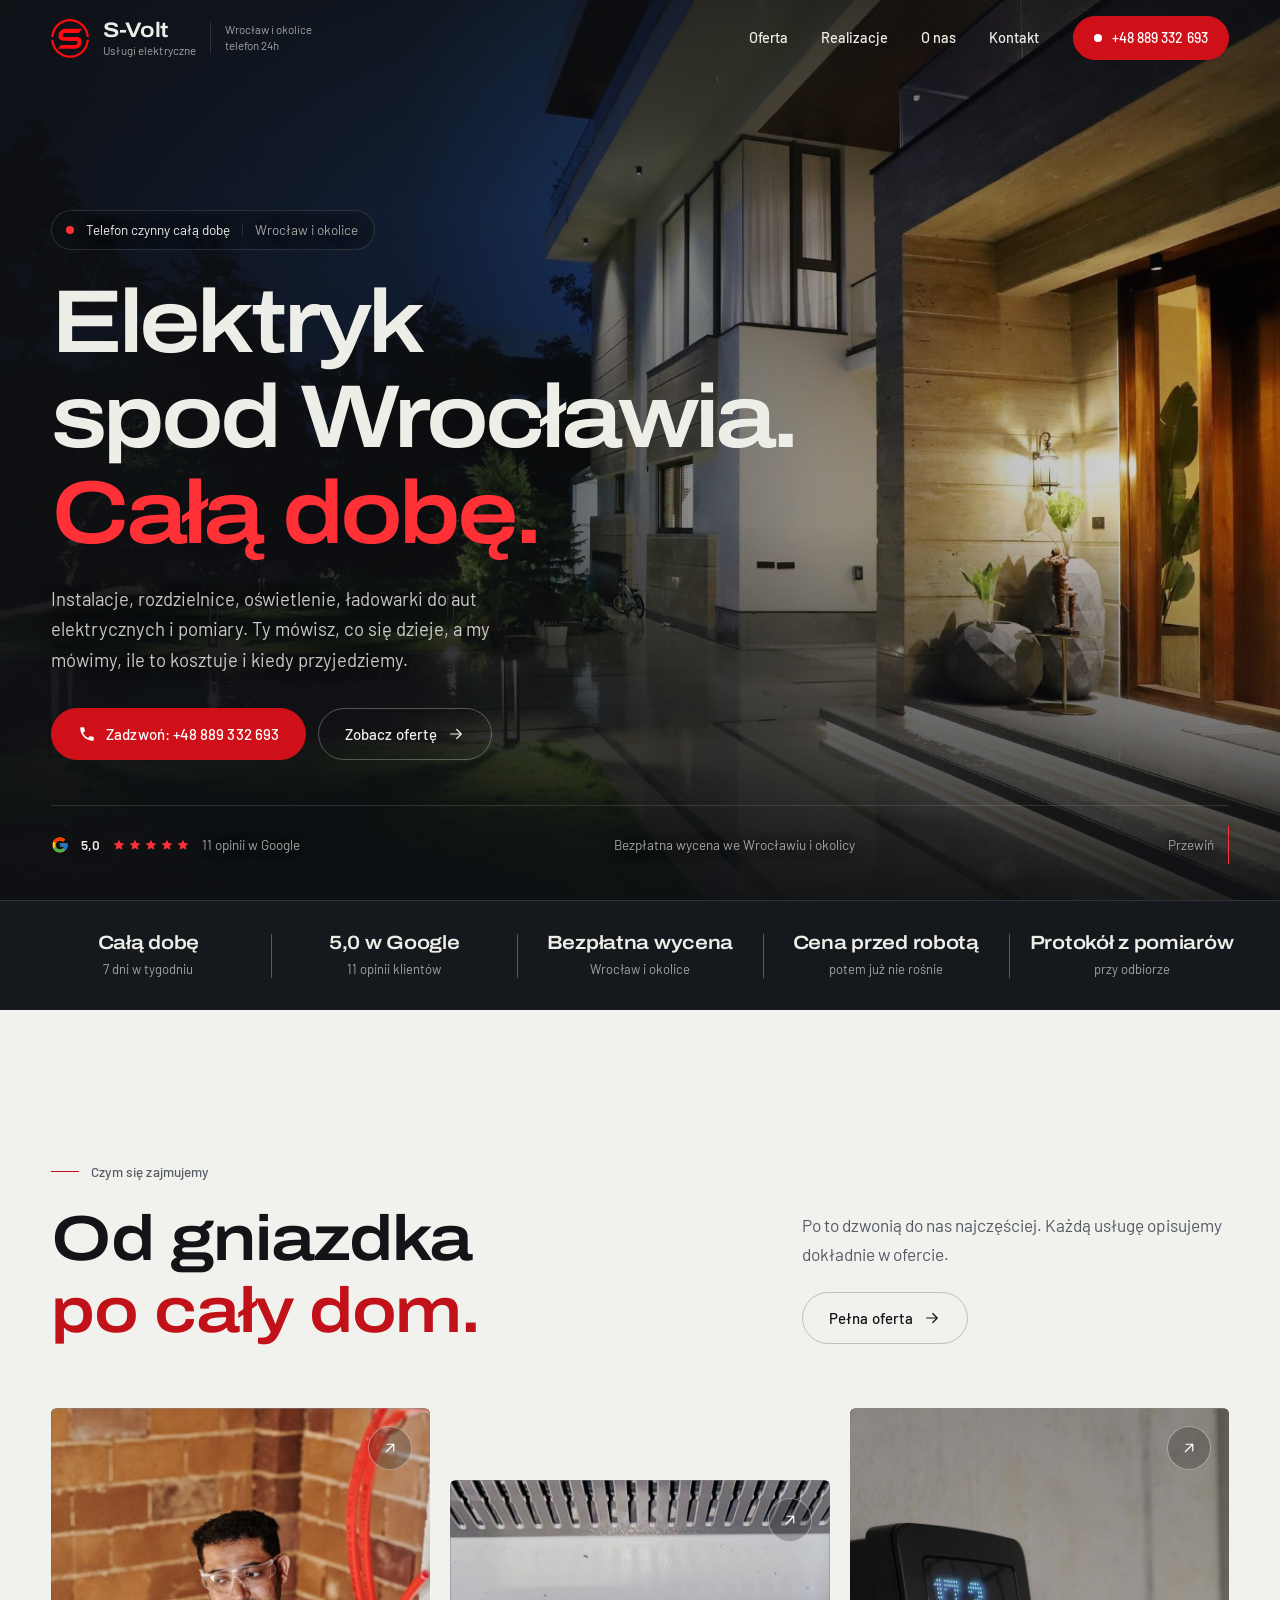
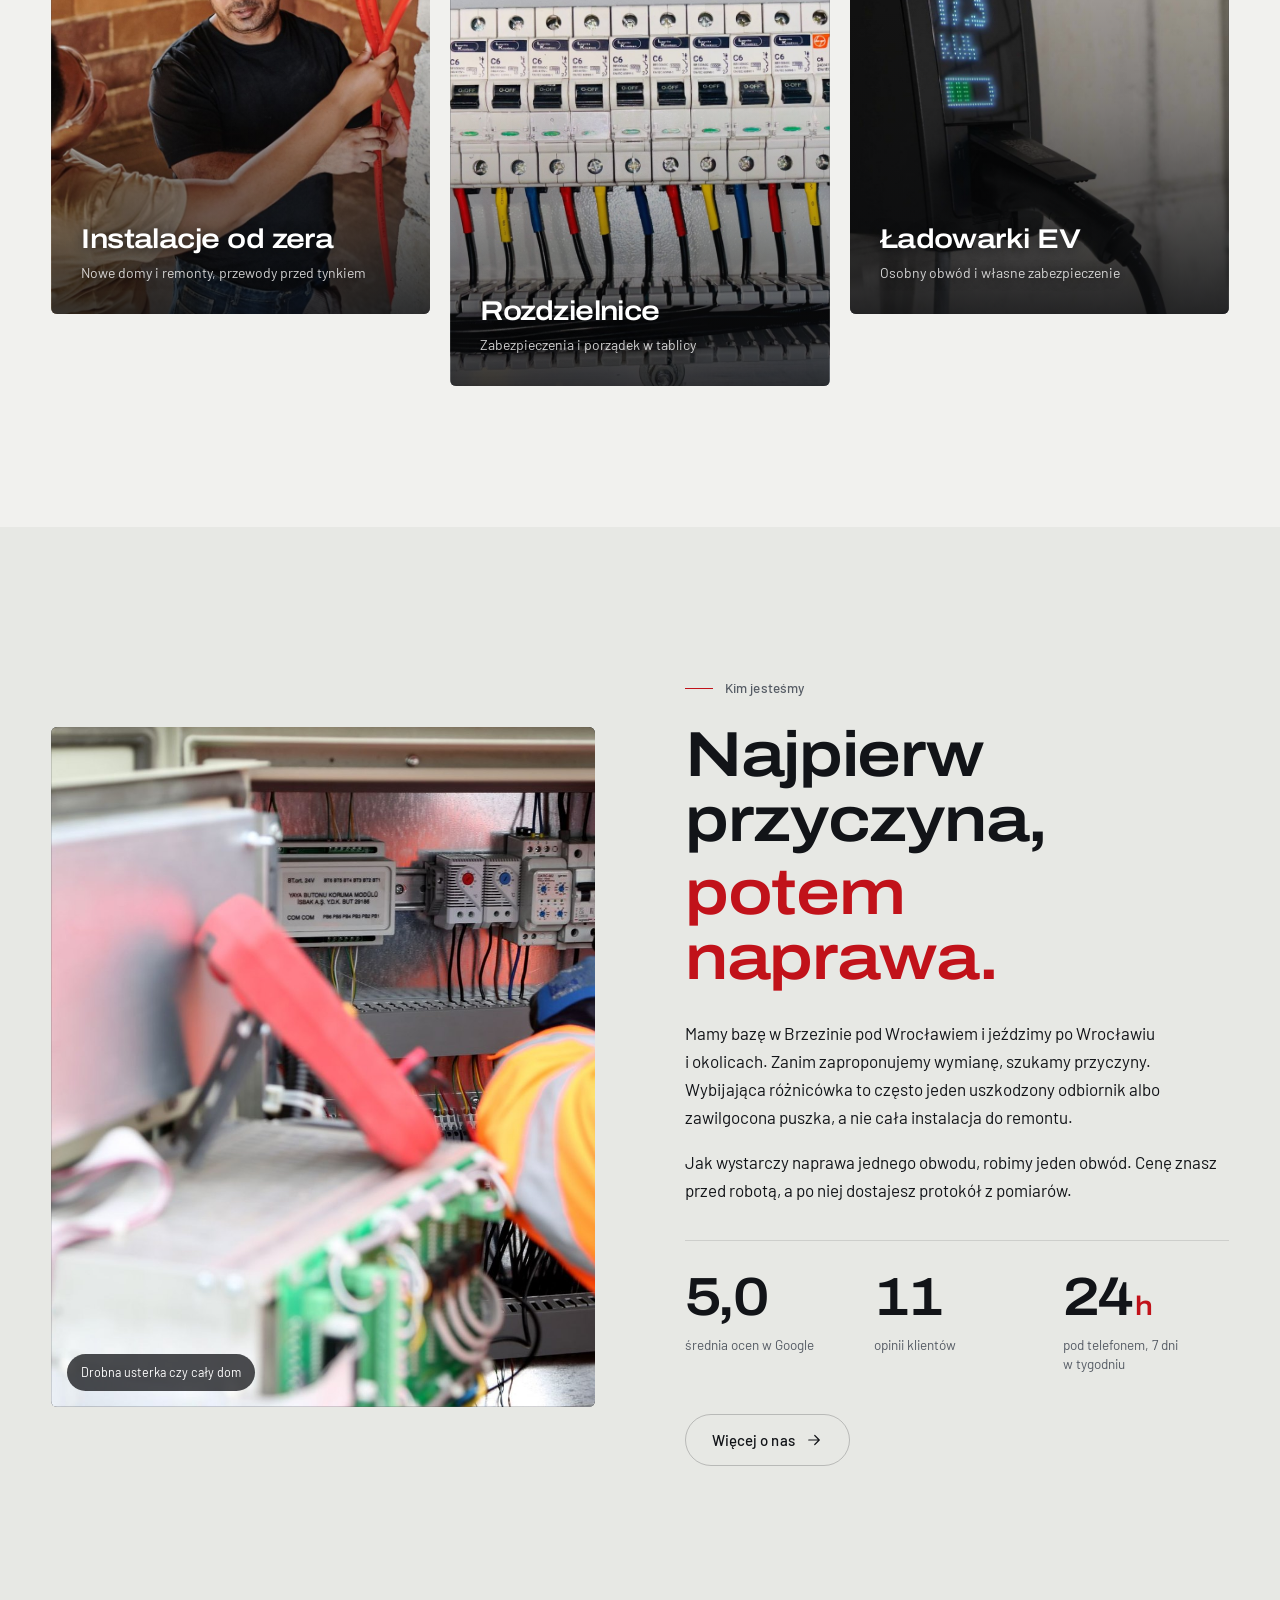
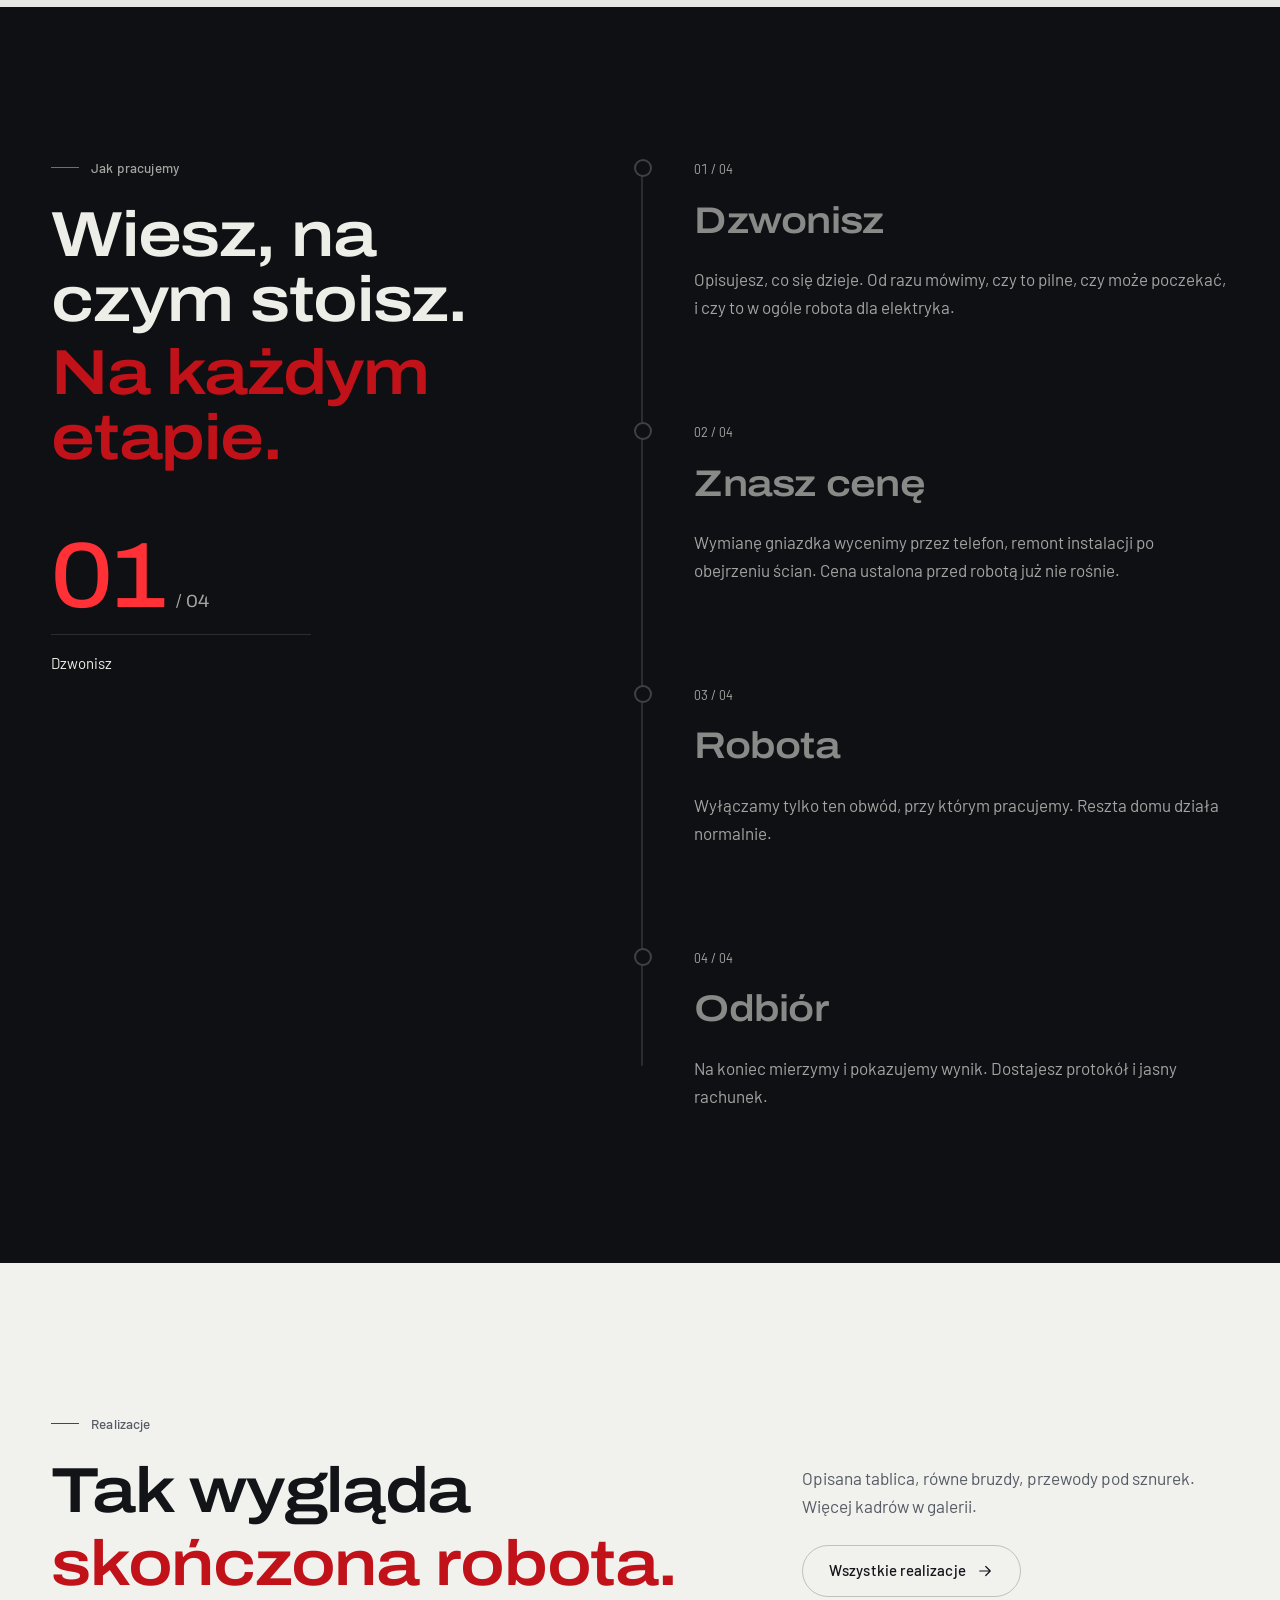
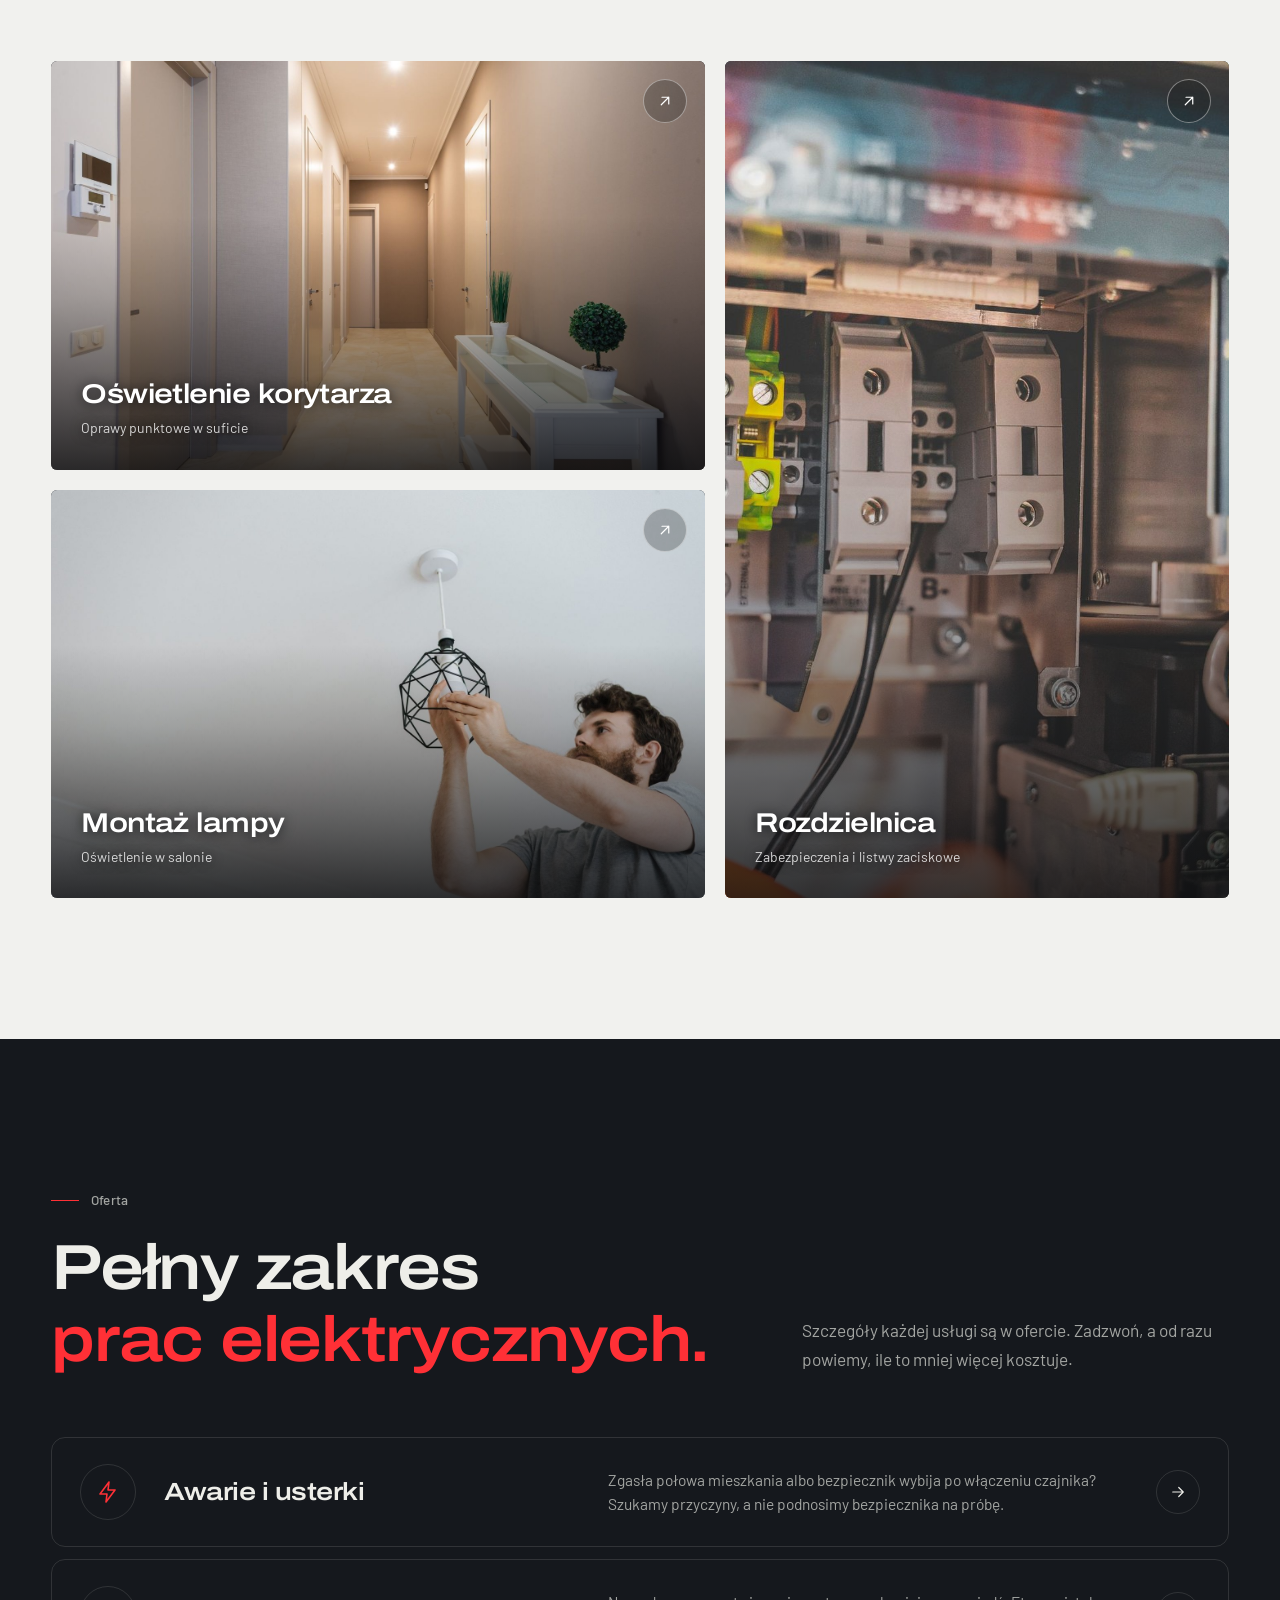
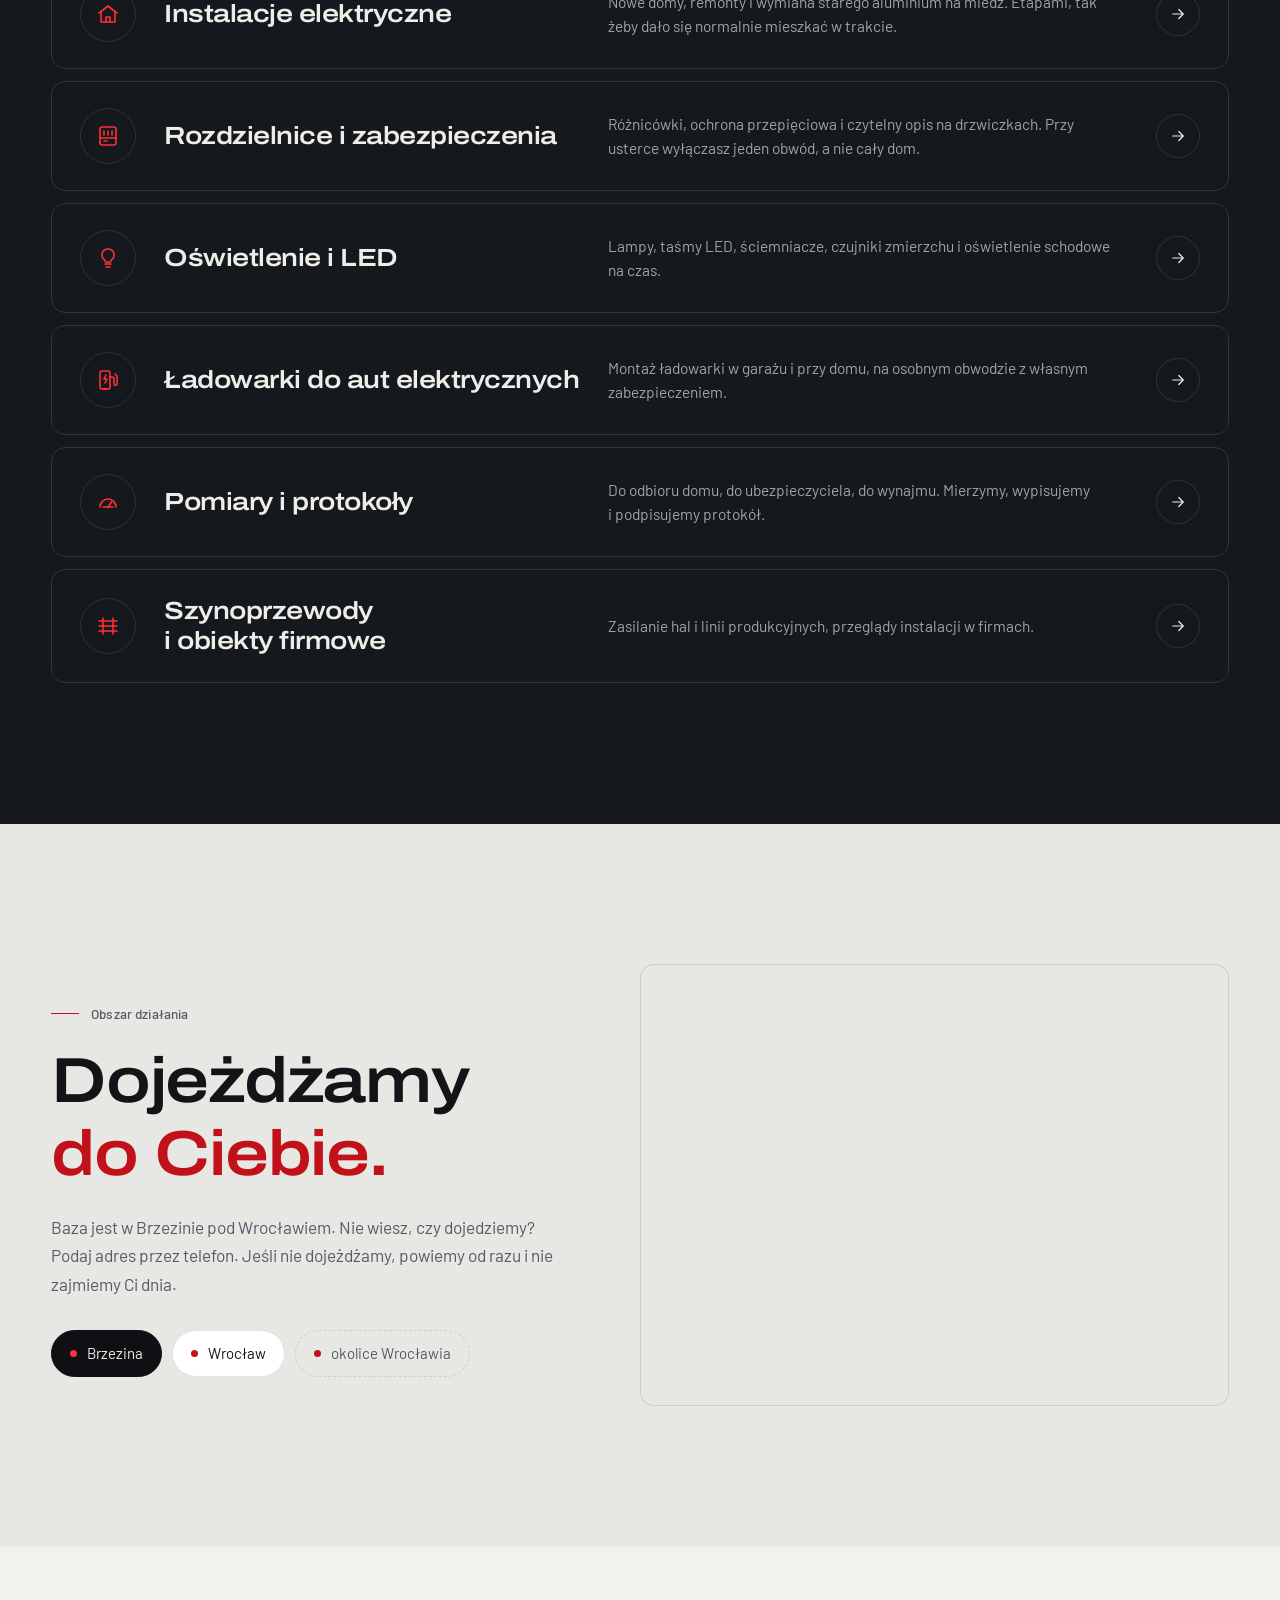
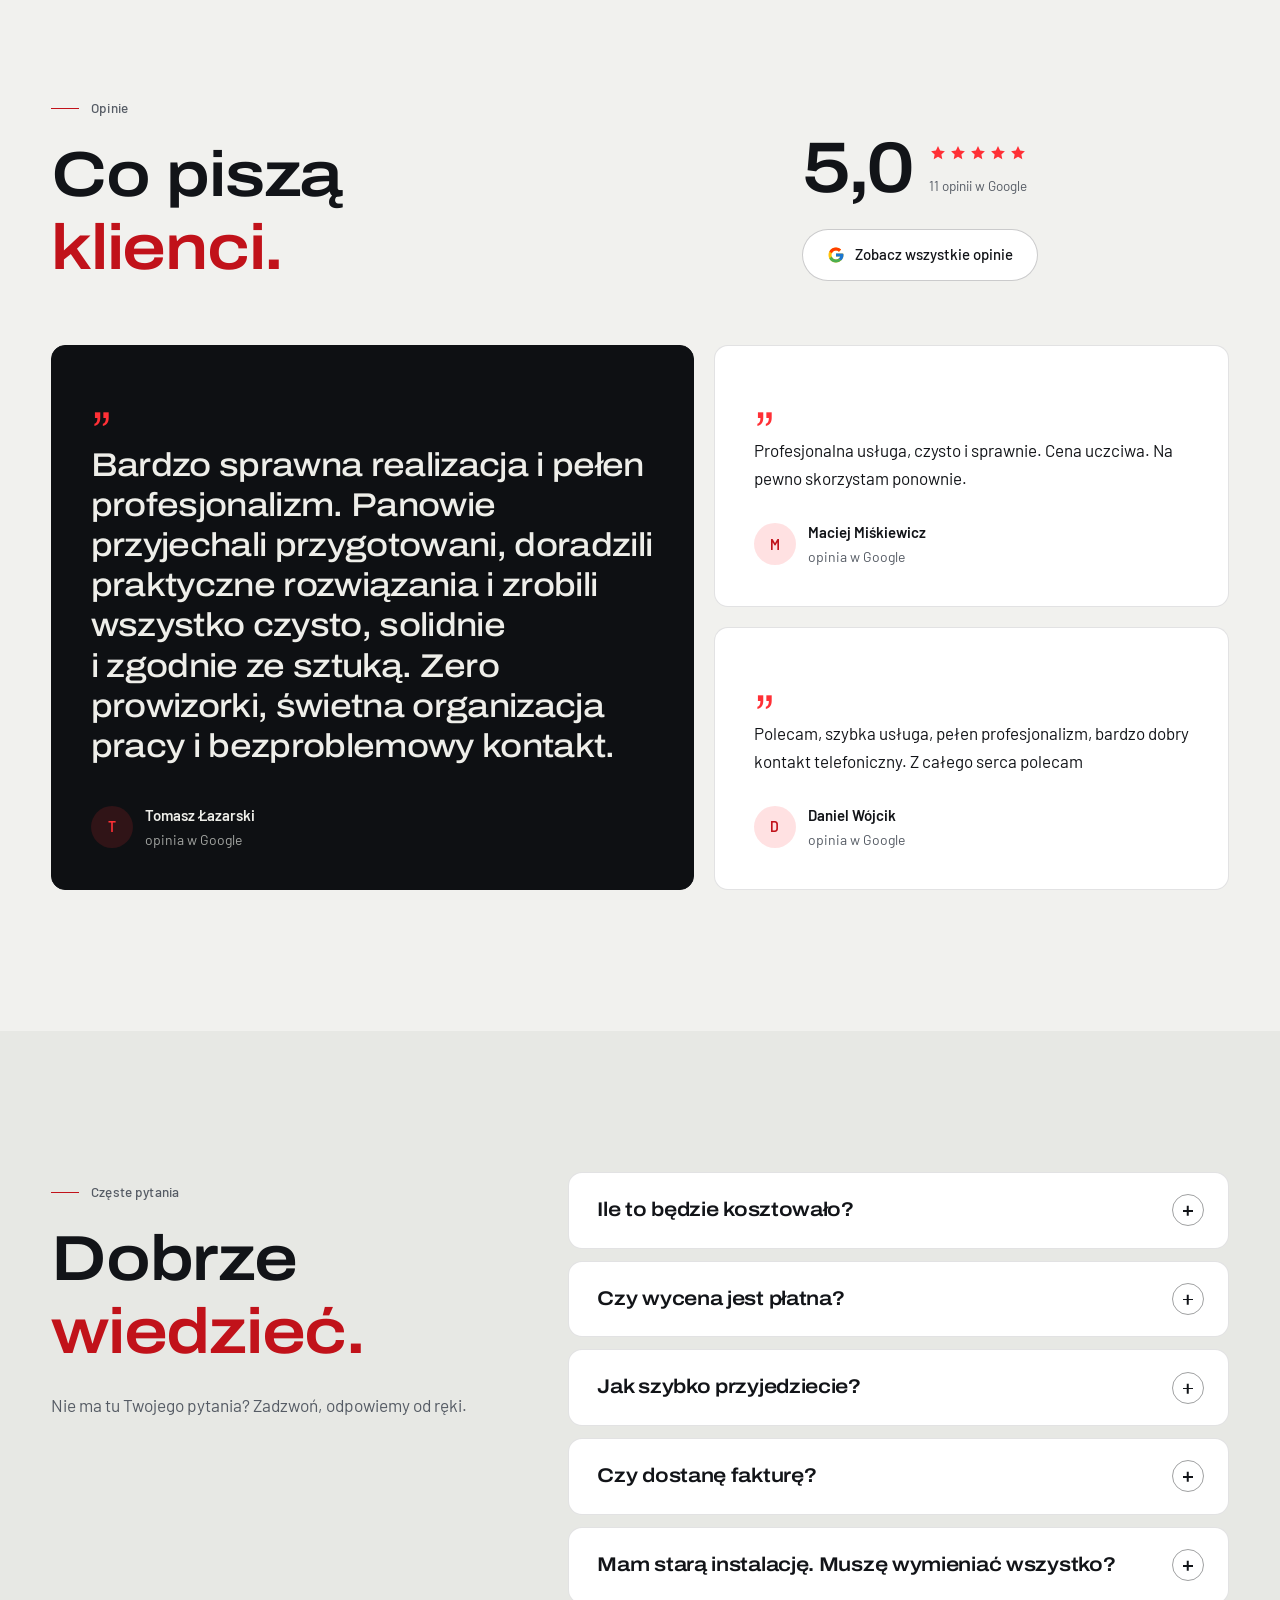
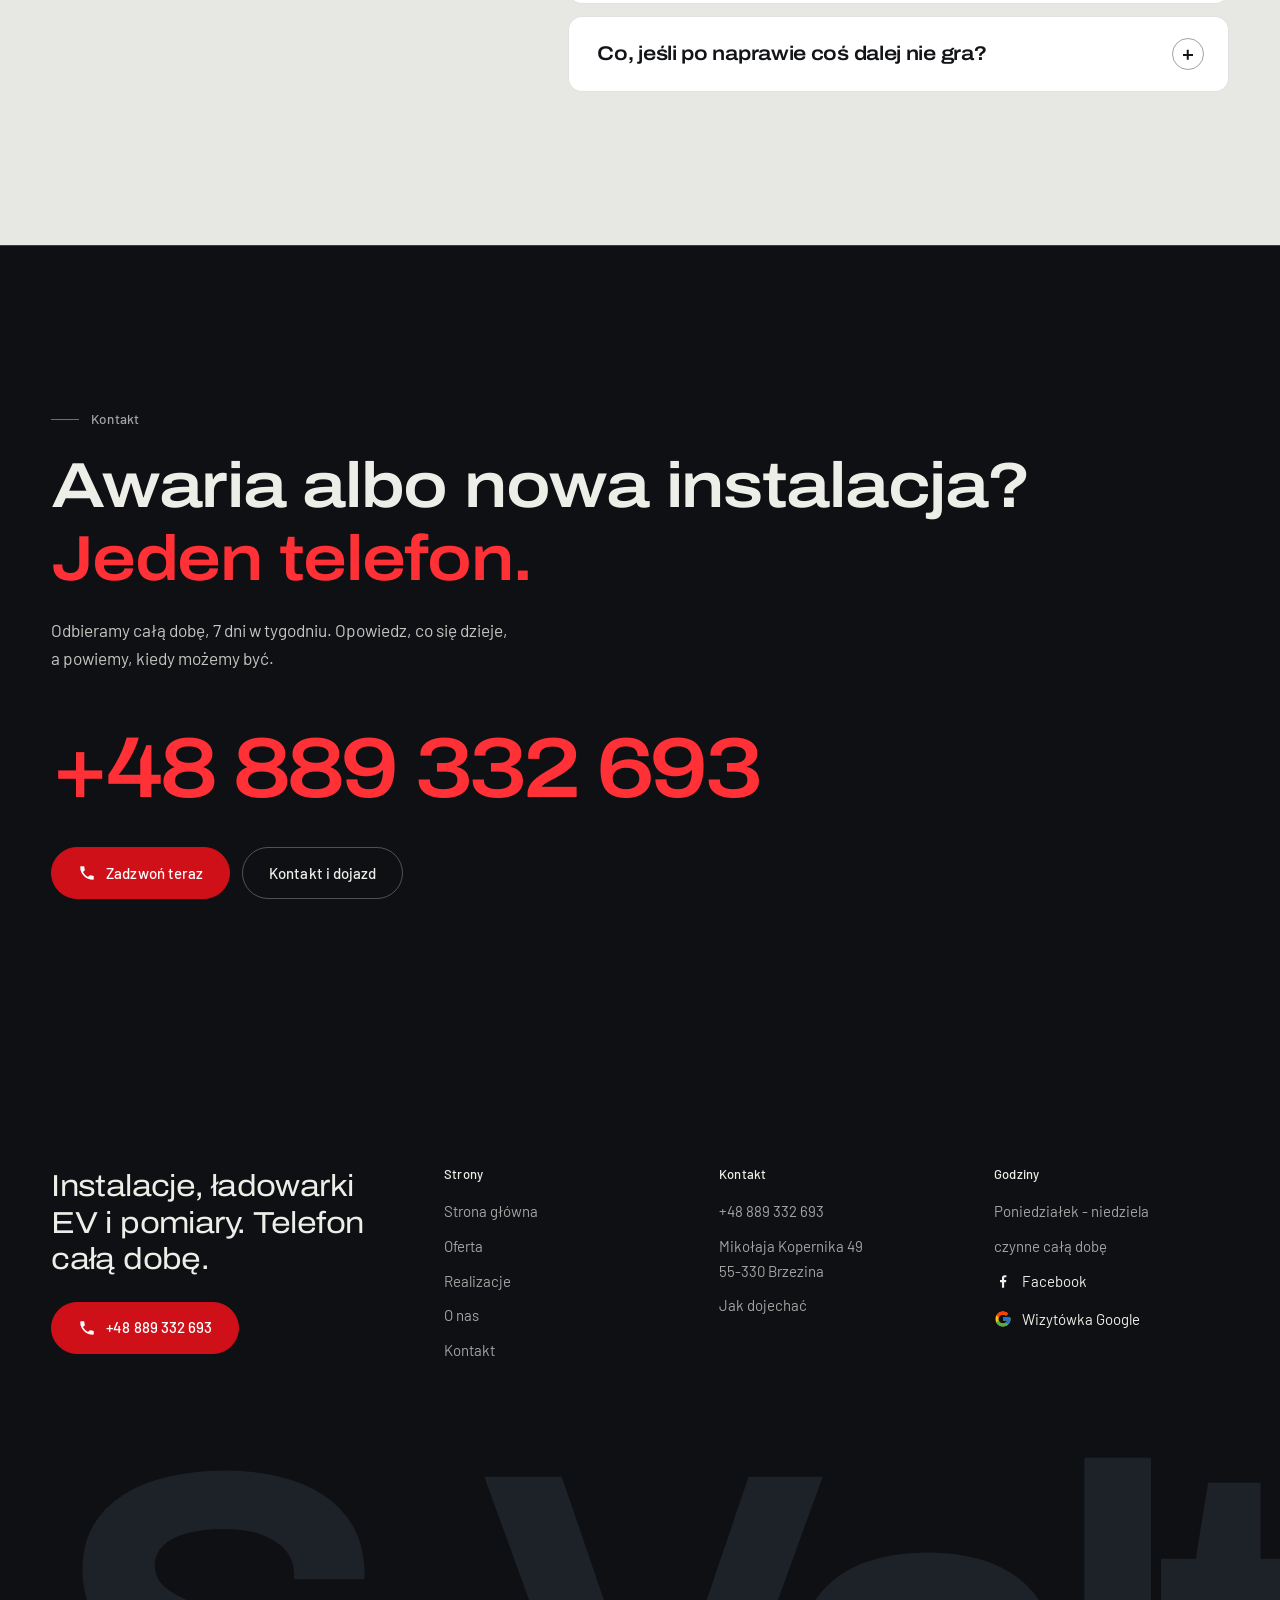
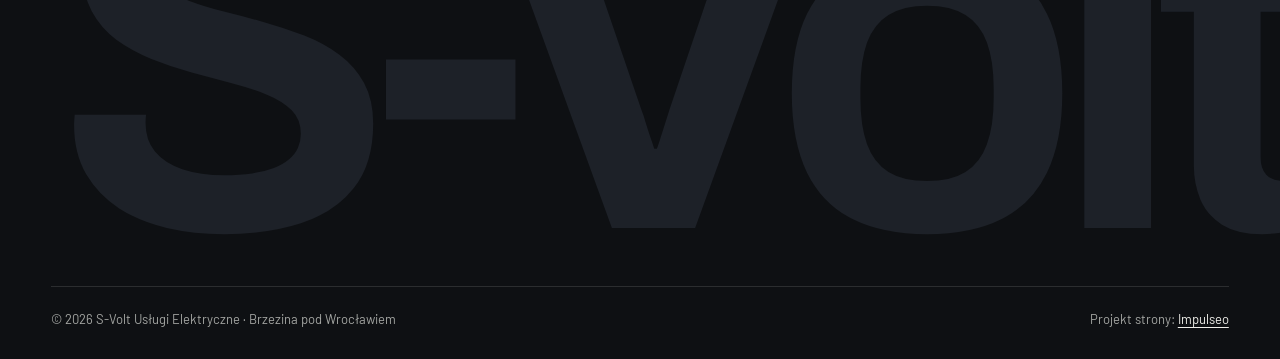
==== commit 2a8c8bde: "[claude-edit][cmt:8bc6a2db-5015-4de1-bba3-2aea98c3e69b] Czcionki pod elektryka: Archivo szeroki (nag" ====
--- a/index.html
+++ b/index.html
@@ -25,10 +25,10 @@
 <link rel="preload" as="image" href="img/hero.jpg" fetchpriority="high">
 <link rel="preconnect" href="https://fonts.googleapis.com">
 <link rel="preconnect" href="https://fonts.gstatic.com" crossorigin>
-<link href="https://fonts.googleapis.com/css2?family=Bricolage+Grotesque:opsz,wght@12..96,400..700&family=Geist:wght@400..600&display=swap" rel="stylesheet">
-<link rel="stylesheet" href="assets/styles.css?v=20261022a">
+<link href="https://fonts.googleapis.com/css2?family=Archivo:wdth,wght@62..125,400..800&family=Barlow:wght@400;500;600&display=swap" rel="stylesheet">
+<link rel="stylesheet" href="assets/styles.css?v=20261022b">
 <script src="assets/lenis.min.js?v=1.1.20" defer></script>
-<script src="assets/main.js?v=20261022a" defer></script>
+<script src="assets/main.js?v=20261022b" defer></script>
 </head>
 <body>
 <a class="skip" href="#tresc">Przejdź do treści</a>
--- a/assets/styles.css
+++ b/assets/styles.css
@@ -1,5 +1,5 @@
 /* S-Volt - usługi elektryczne. Projekt strony: Impulseo, 10.2026.
-   Paleta: grafit + miedź (kolor przewodu). Krój: Bricolage Grotesque + Geist. */
+   Paleta: grafit + miedź (kolor przewodu). Krój: Archivo (szeroki, techniczny) + Barlow (jak oznakowanie przemysłowe). */
 :root{
   --ink:#0E1013;--ink-2:#15181D;--ink-3:#1D2128;--ink-line:rgba(238,238,233,.13);
   --paper:#F1F1EE;--paper-2:#E7E8E4;--line:rgba(18,20,24,.12);
@@ -7,8 +7,8 @@
   --on-dark:#EEEEE9;--on-dark-2:#A3A5A2;
   --accent:#FF3036;--accent-d:#C1121A;--accent-soft:rgba(255,48,54,.14);--btn:#CF1019;--logo:#FF0A10;
   --paper-3:#FFFFFF;
-  --f-display:"Bricolage Grotesque","Geist",system-ui,sans-serif;
-  --f-body:"Geist",system-ui,-apple-system,"Segoe UI",sans-serif;
+  --f-display:"Archivo","Barlow",system-ui,sans-serif;
+  --f-body:"Barlow",system-ui,-apple-system,"Segoe UI",sans-serif;
   --expo:cubic-bezier(.16,1,.3,1);--ease:cubic-bezier(.16,.84,.44,1);--in:cubic-bezier(.7,0,.84,0);
   --wrap:min(1320px, 100% - clamp(40px, 8vw, 128px));
   --nav-h:76px;
@@ -25,7 +25,7 @@
 a{color:inherit;text-decoration:none}
 p{margin:0 0 1em;max-width:62ch}
 ul,ol{margin:0}
-h1,h2,h3{font-family:var(--f-display);font-weight:600;letter-spacing:-.03em;margin:0;font-variation-settings:"opsz" 96;text-wrap:balance}
+h1,h2,h3{font-family:var(--f-display);font-weight:600;letter-spacing:-.03em;margin:0;font-variation-settings:"wdth" 118;text-wrap:balance}
 h2 em,h1 em{font-style:normal;color:var(--accent-d)}
 .dark h1 em,.dark h2 em,.hero h1 em,.pagehead h1 em,.stopklatka h2 em{color:var(--accent)}
 ::selection{background:var(--accent);color:#fff}
@@ -504,3 +504,7 @@
   .hero-media::after{background:linear-gradient(0deg,rgba(14,16,19,.95) 0%,rgba(14,16,19,.86) 45%,rgba(14,16,19,.5) 75%,rgba(14,16,19,.55) 100%)}
   .pagehead-media::after{background:linear-gradient(0deg,rgba(14,16,19,.92) 0%,rgba(14,16,19,.75) 55%,rgba(14,16,19,.72) 100%)}
 }
+/* Krój elektryka: Archivo poszerzony we wszystkich nagłówkach i liczbach, ciaśniejszy tylko w gigantycznym znaku stopki */
+.brand-name b,.mnav a.ml,.strip .k,.stat b,.proc-count,.op-meta .big,.op-card.feat blockquote p,.badges p b,.faq-item summary,.cta-phone,.foot-claim,.k-phone{font-variation-settings:"wdth" 115}
+h1,h2,h3{letter-spacing:-.02em}
+.foot-mark .fm-txt{font-variation-settings:"wdth" 100}
